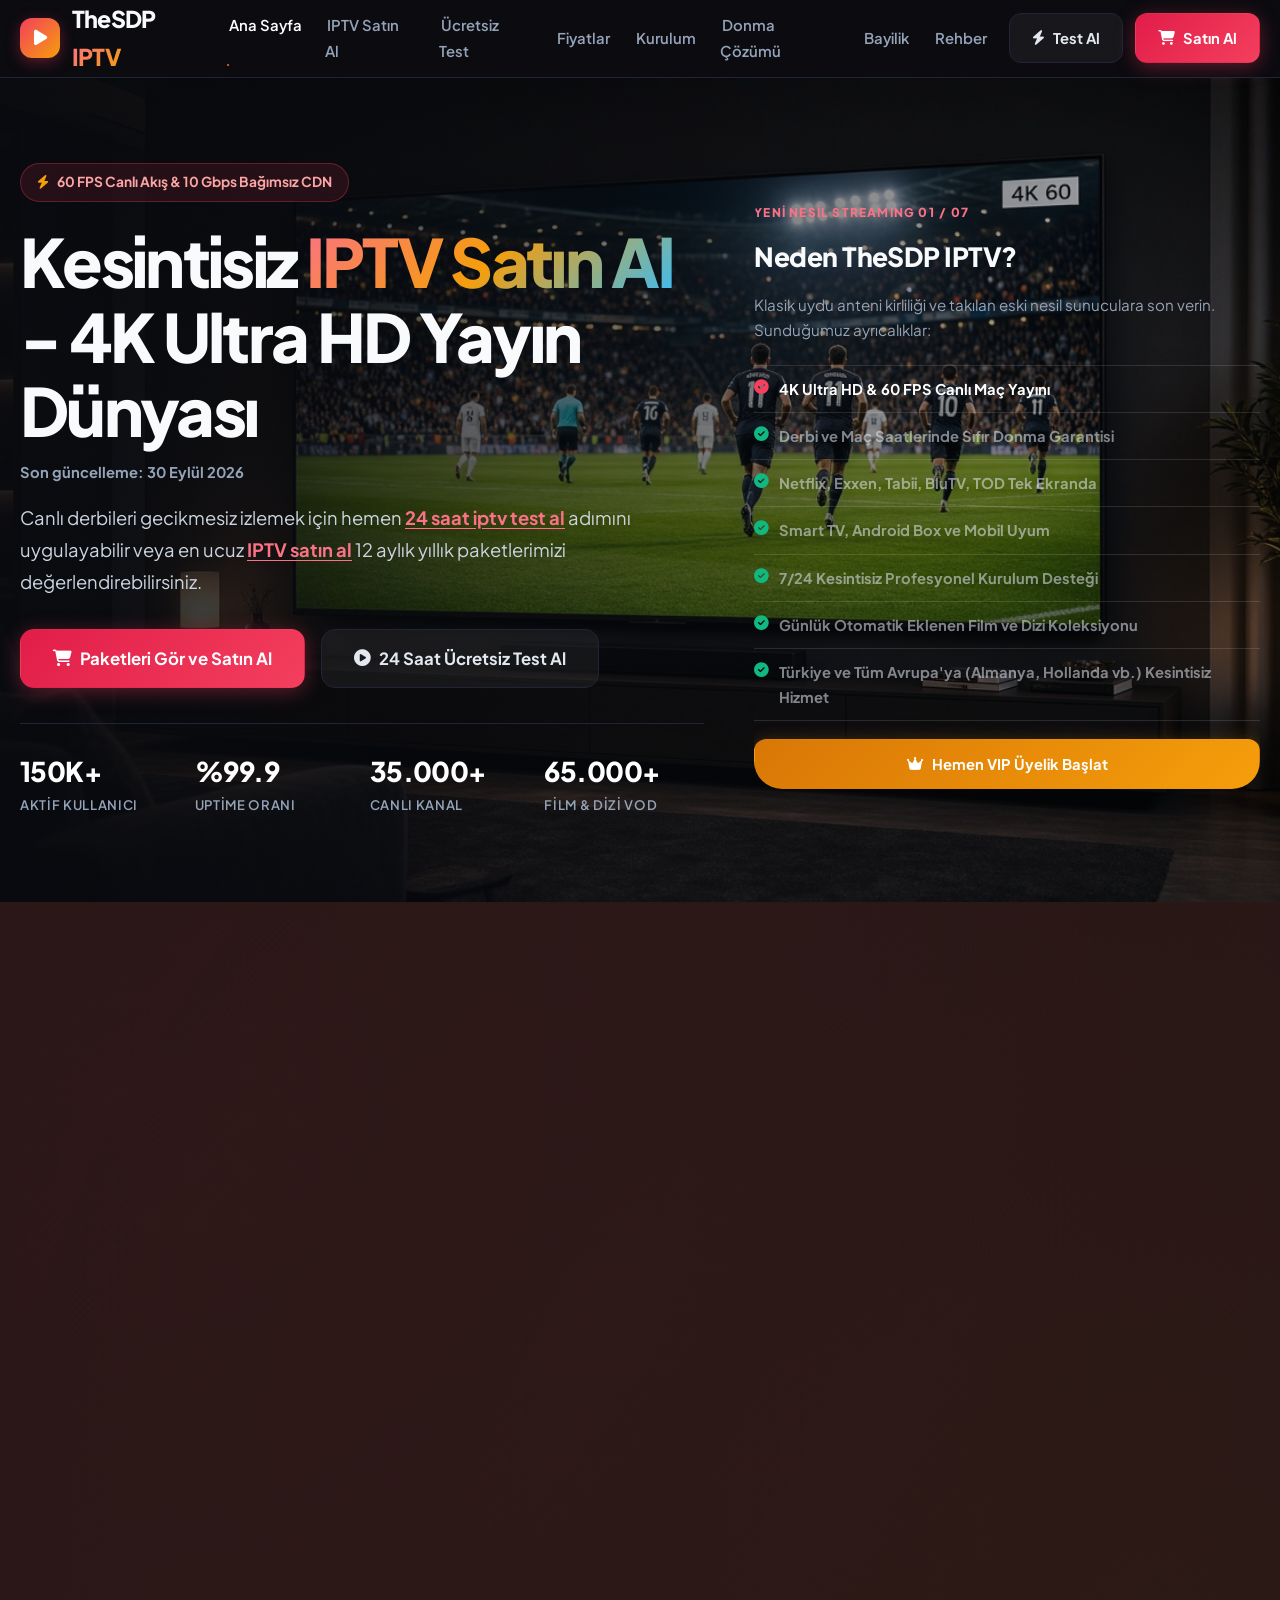
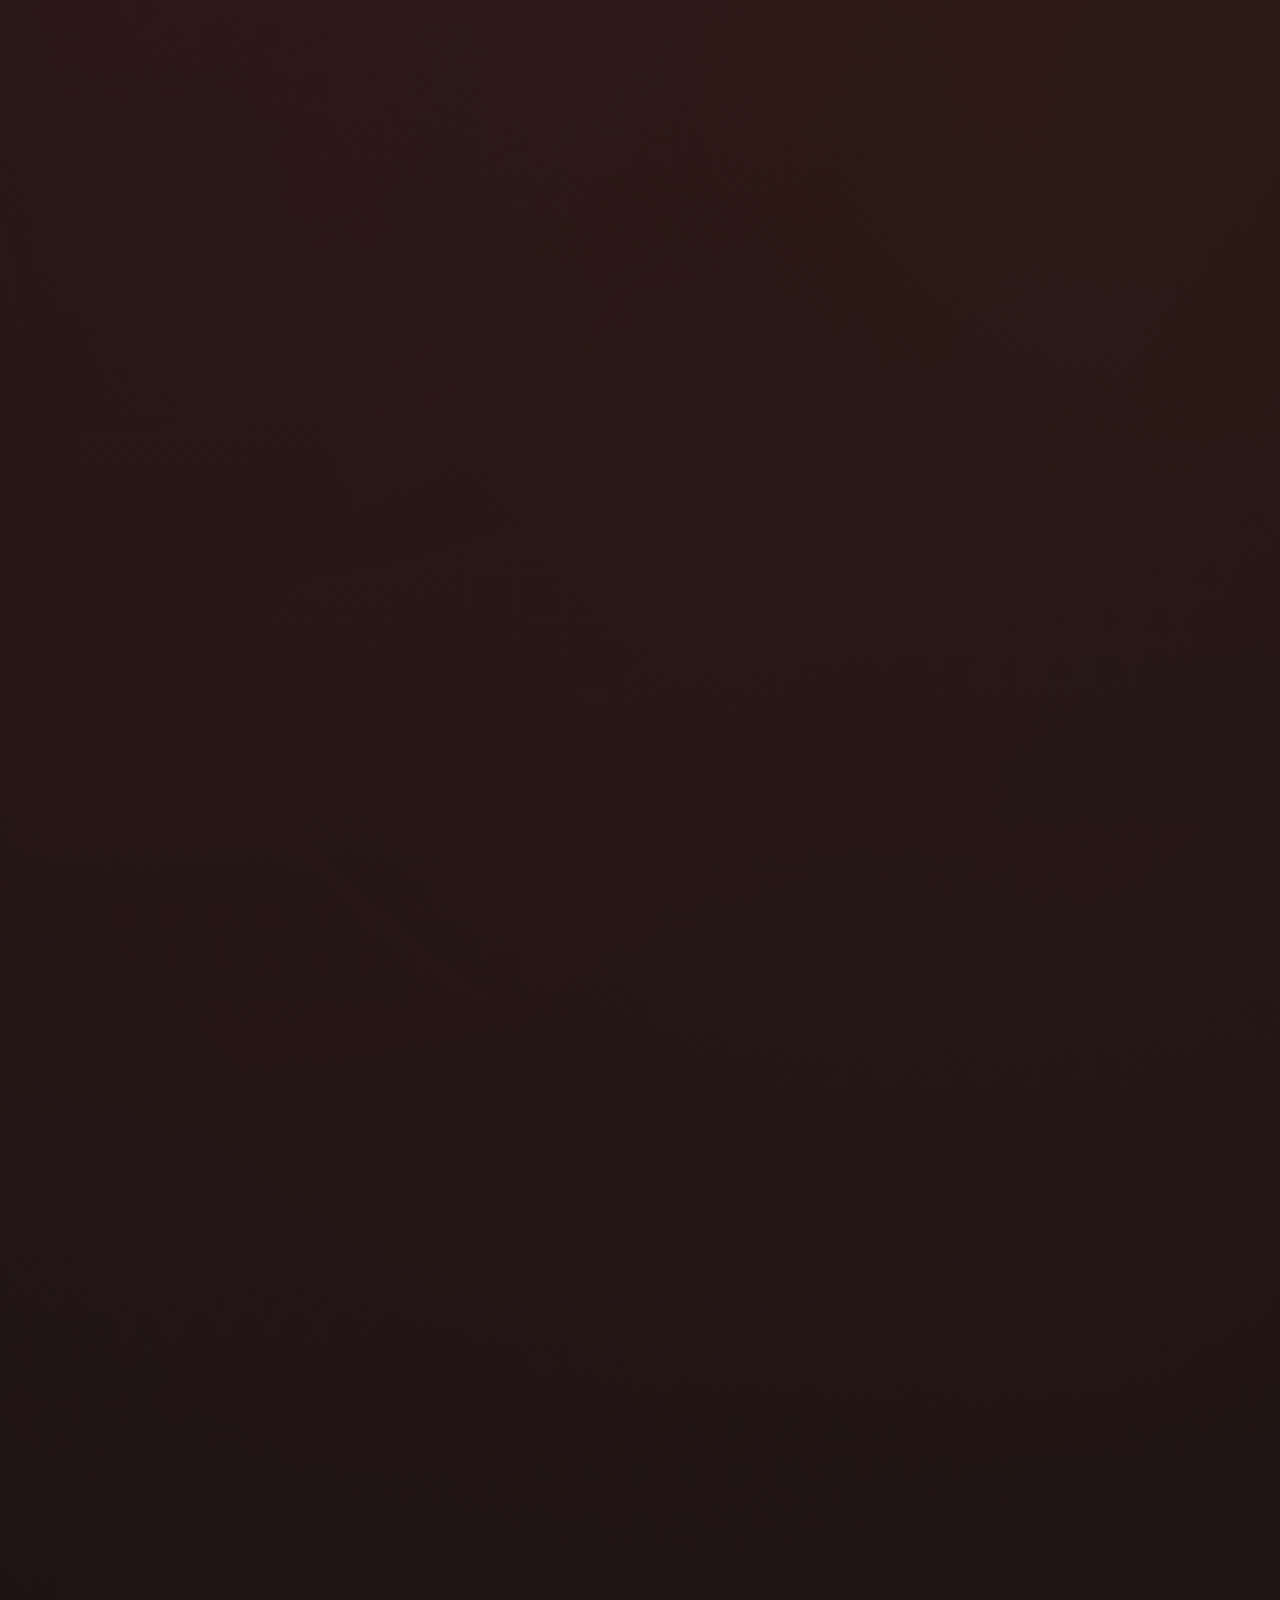
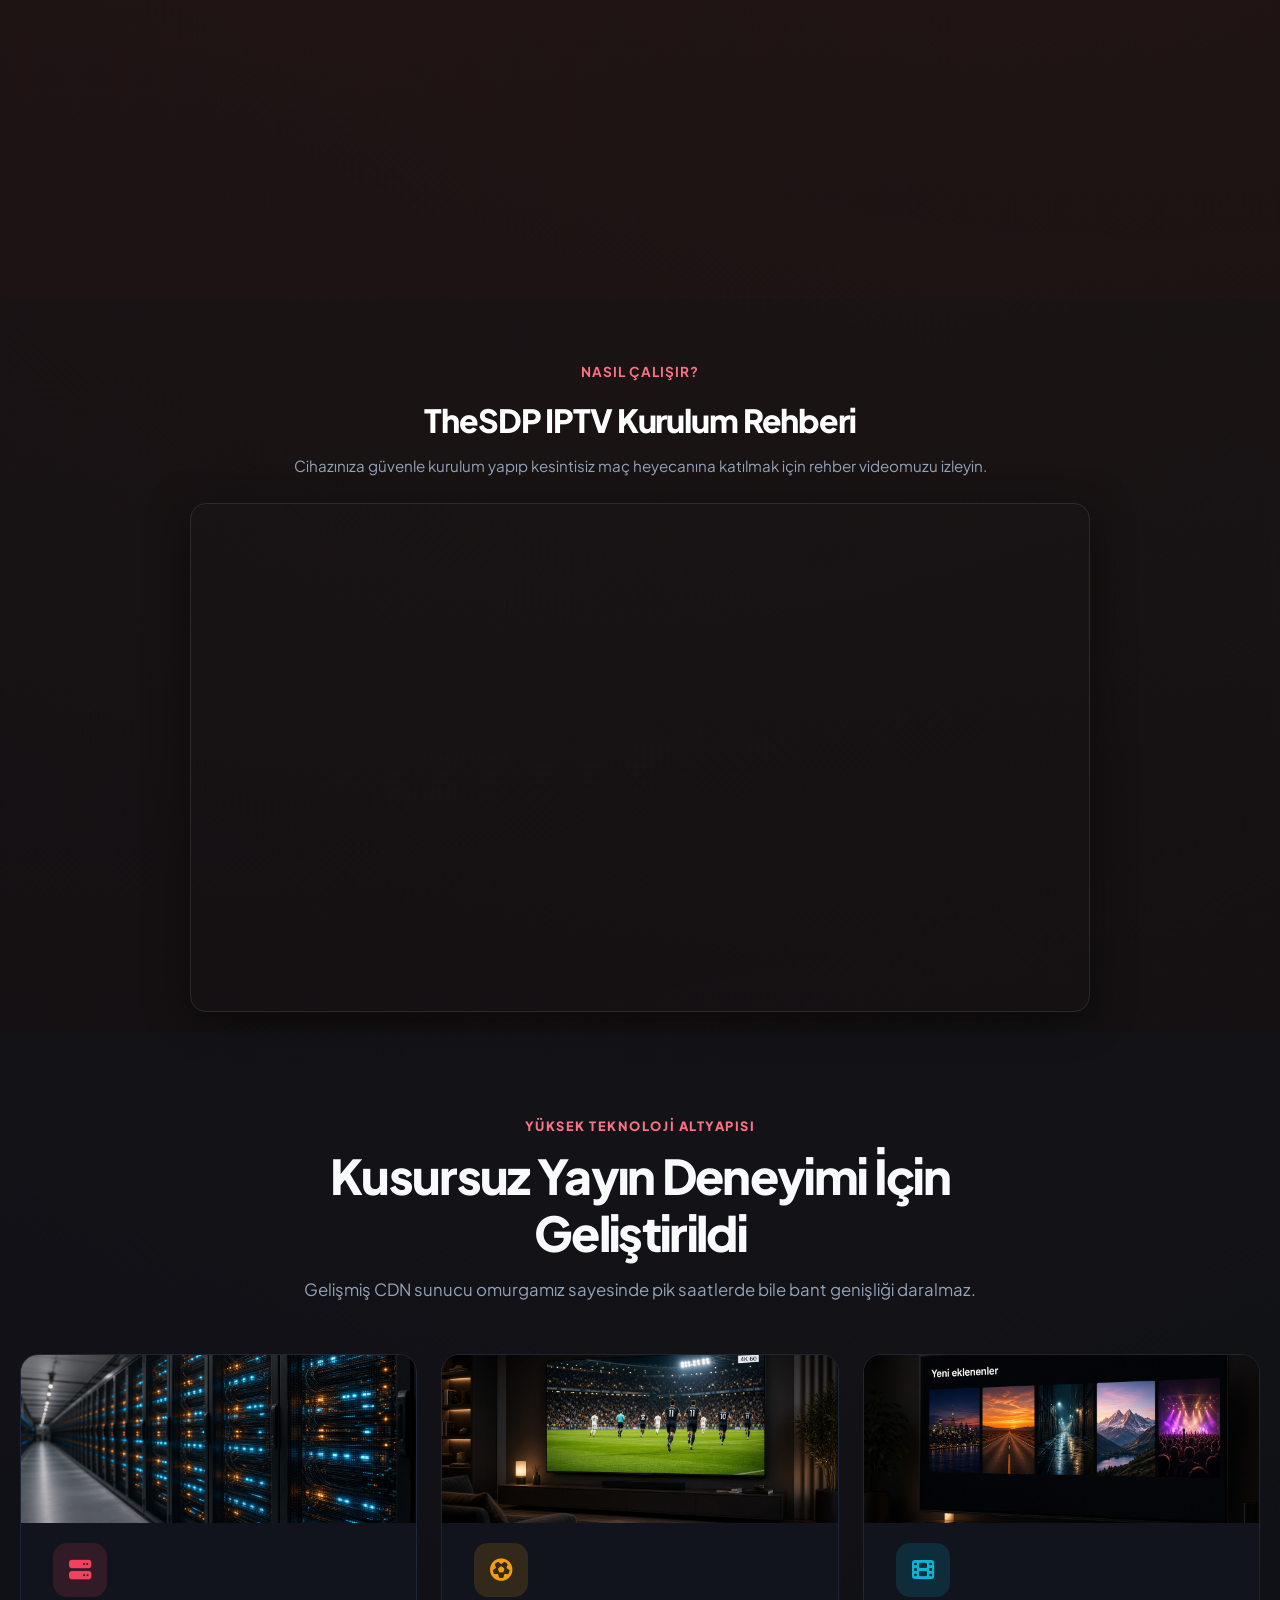
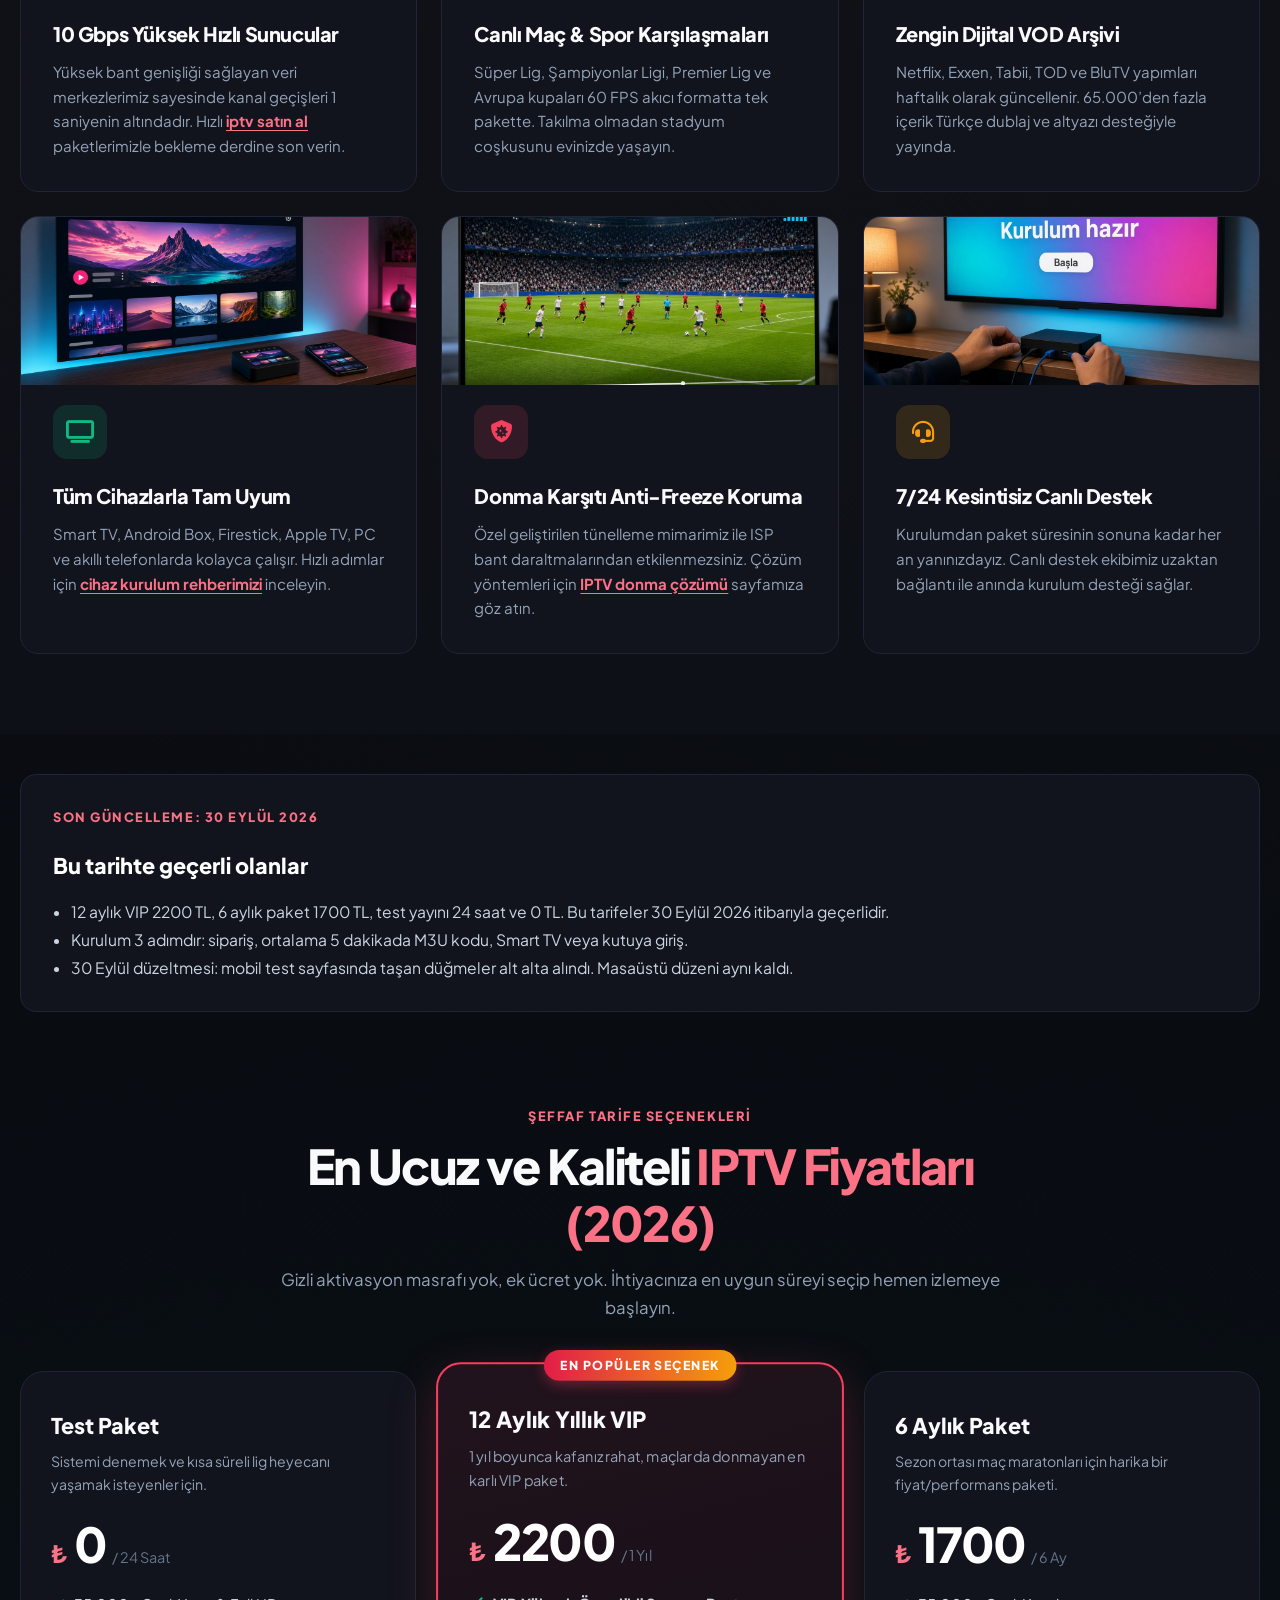
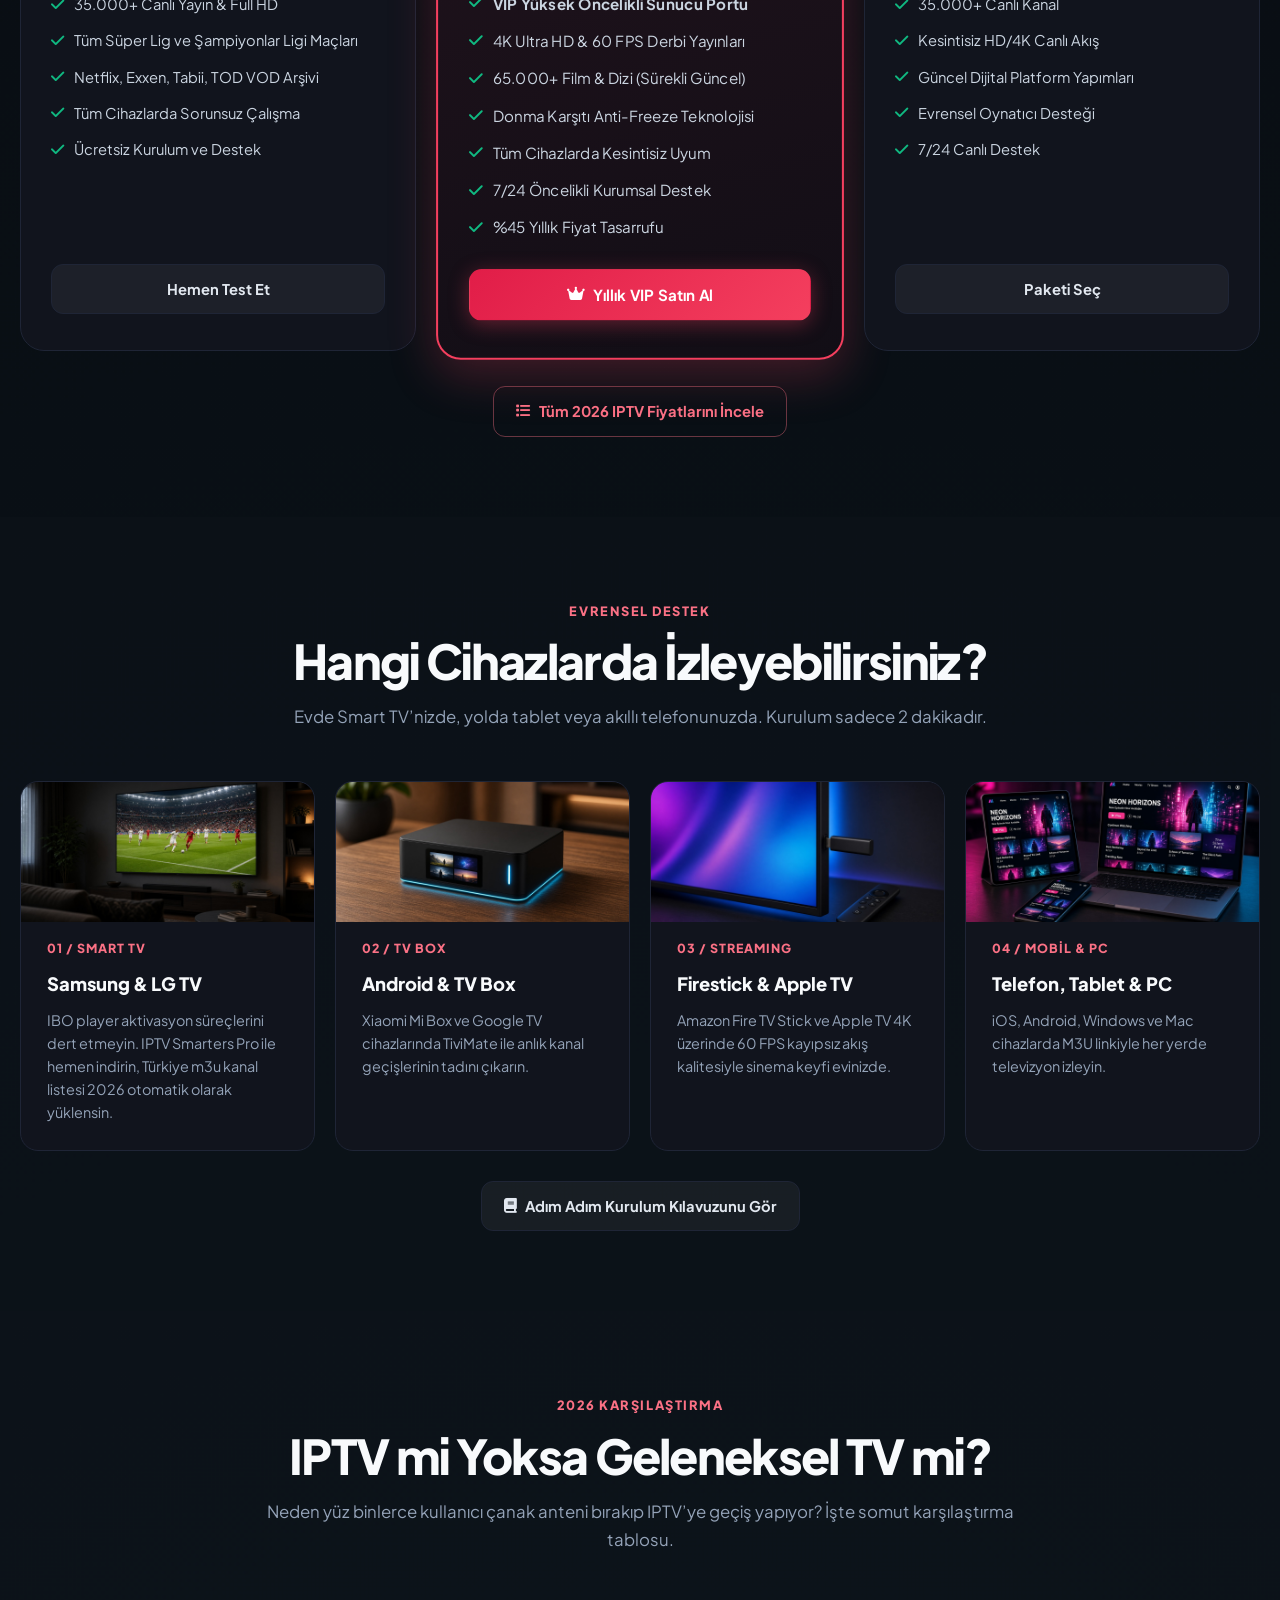
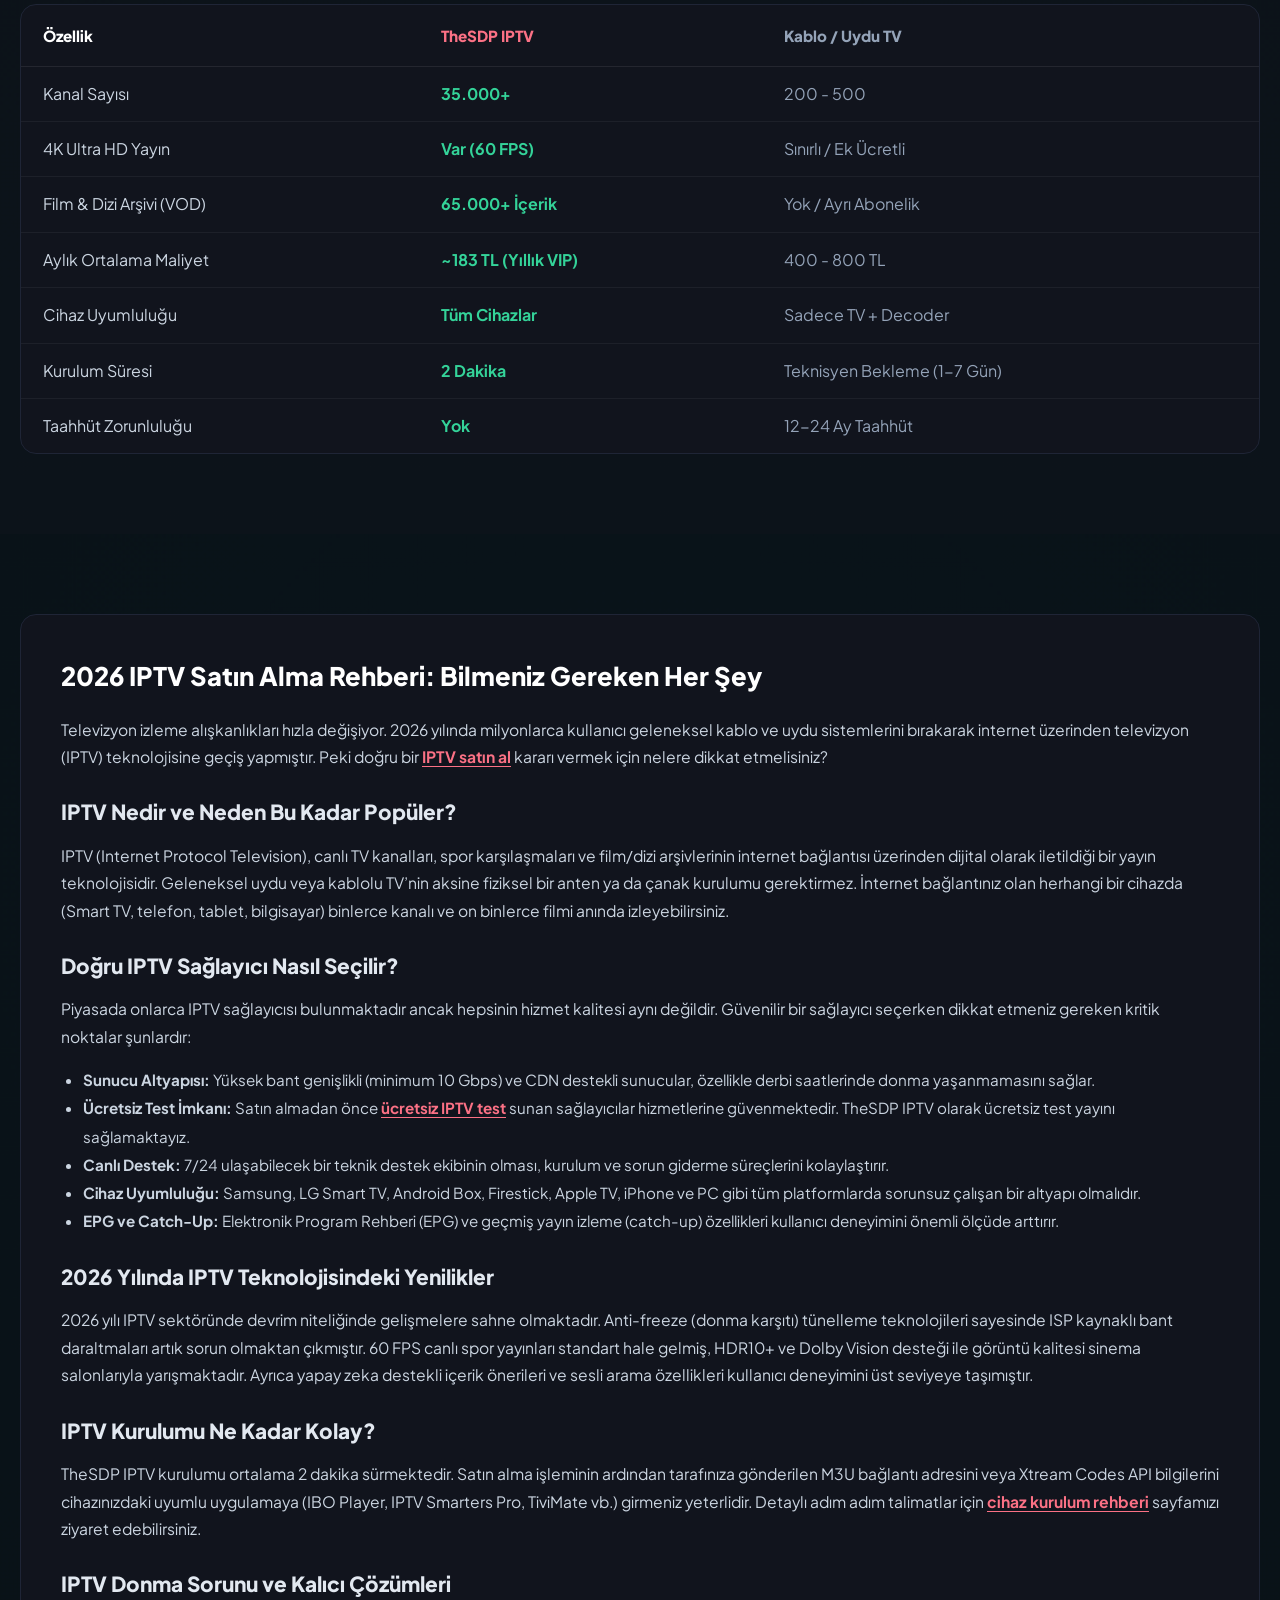
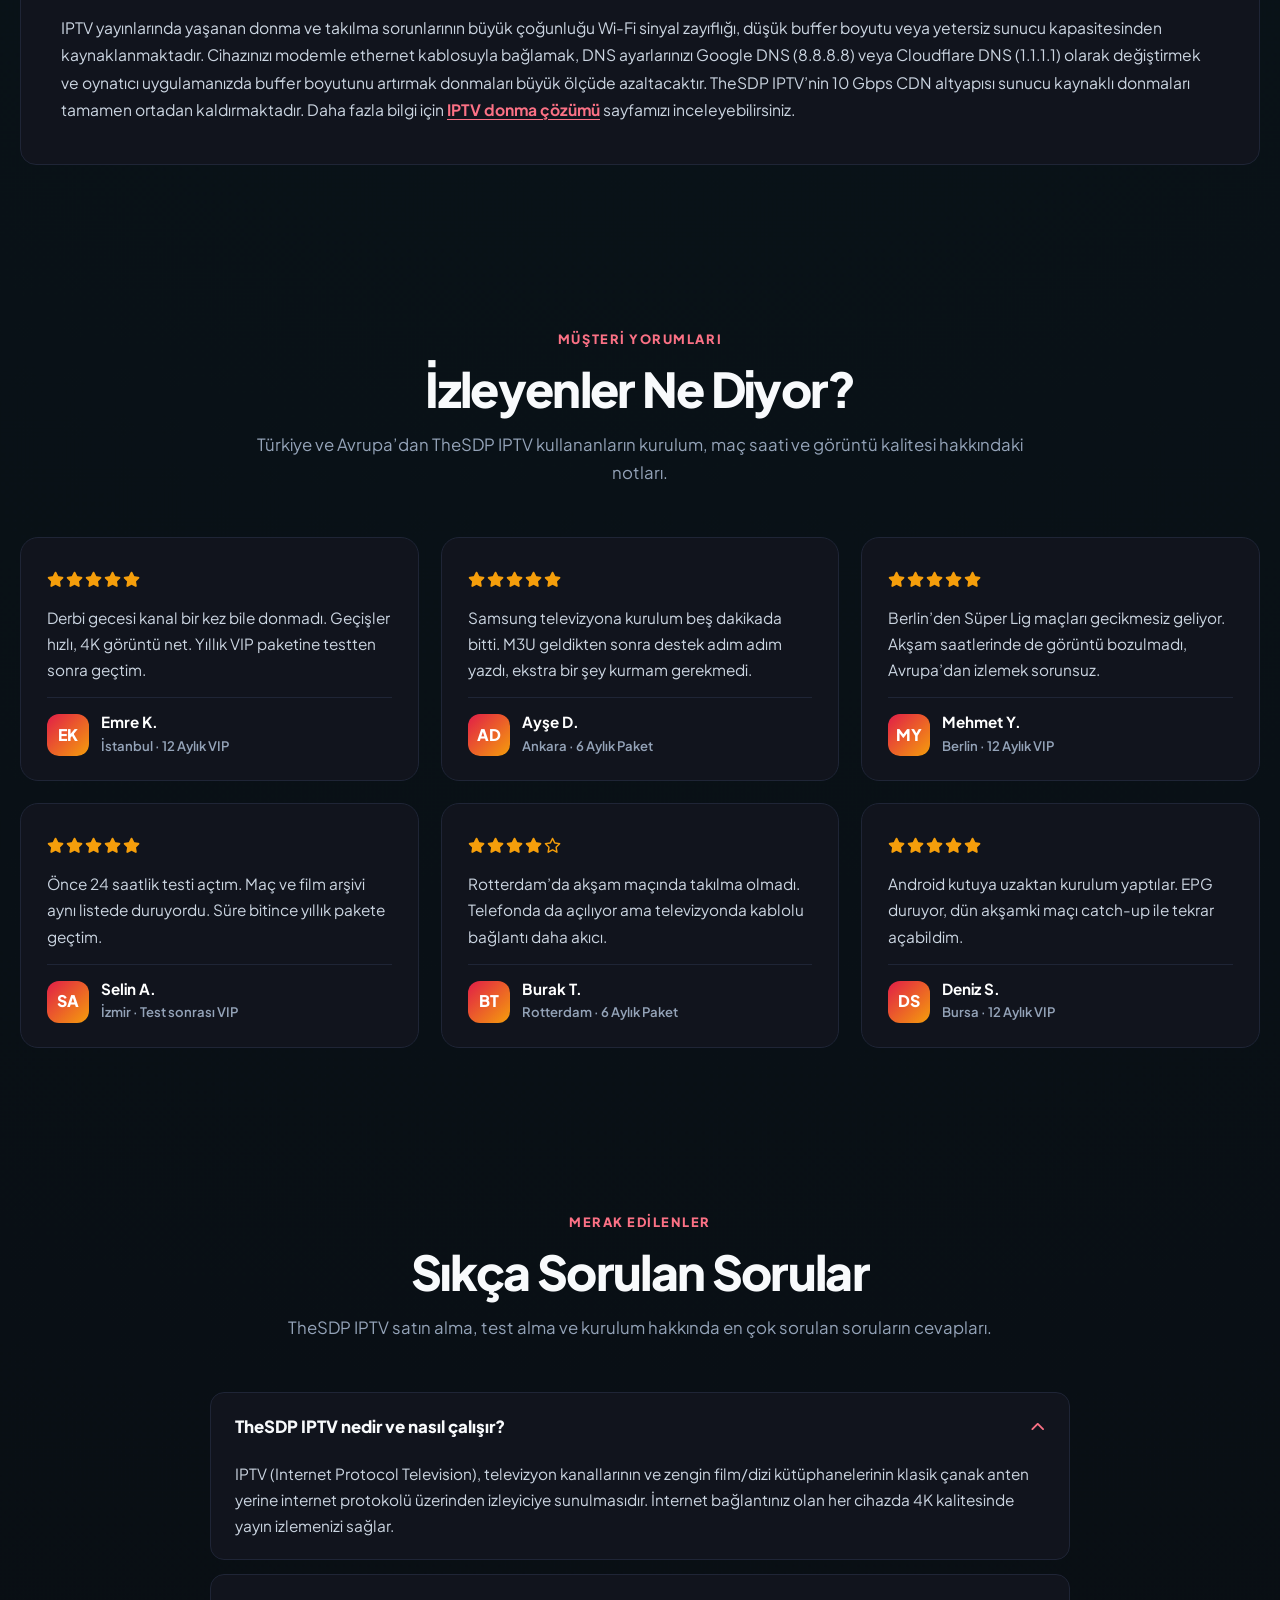
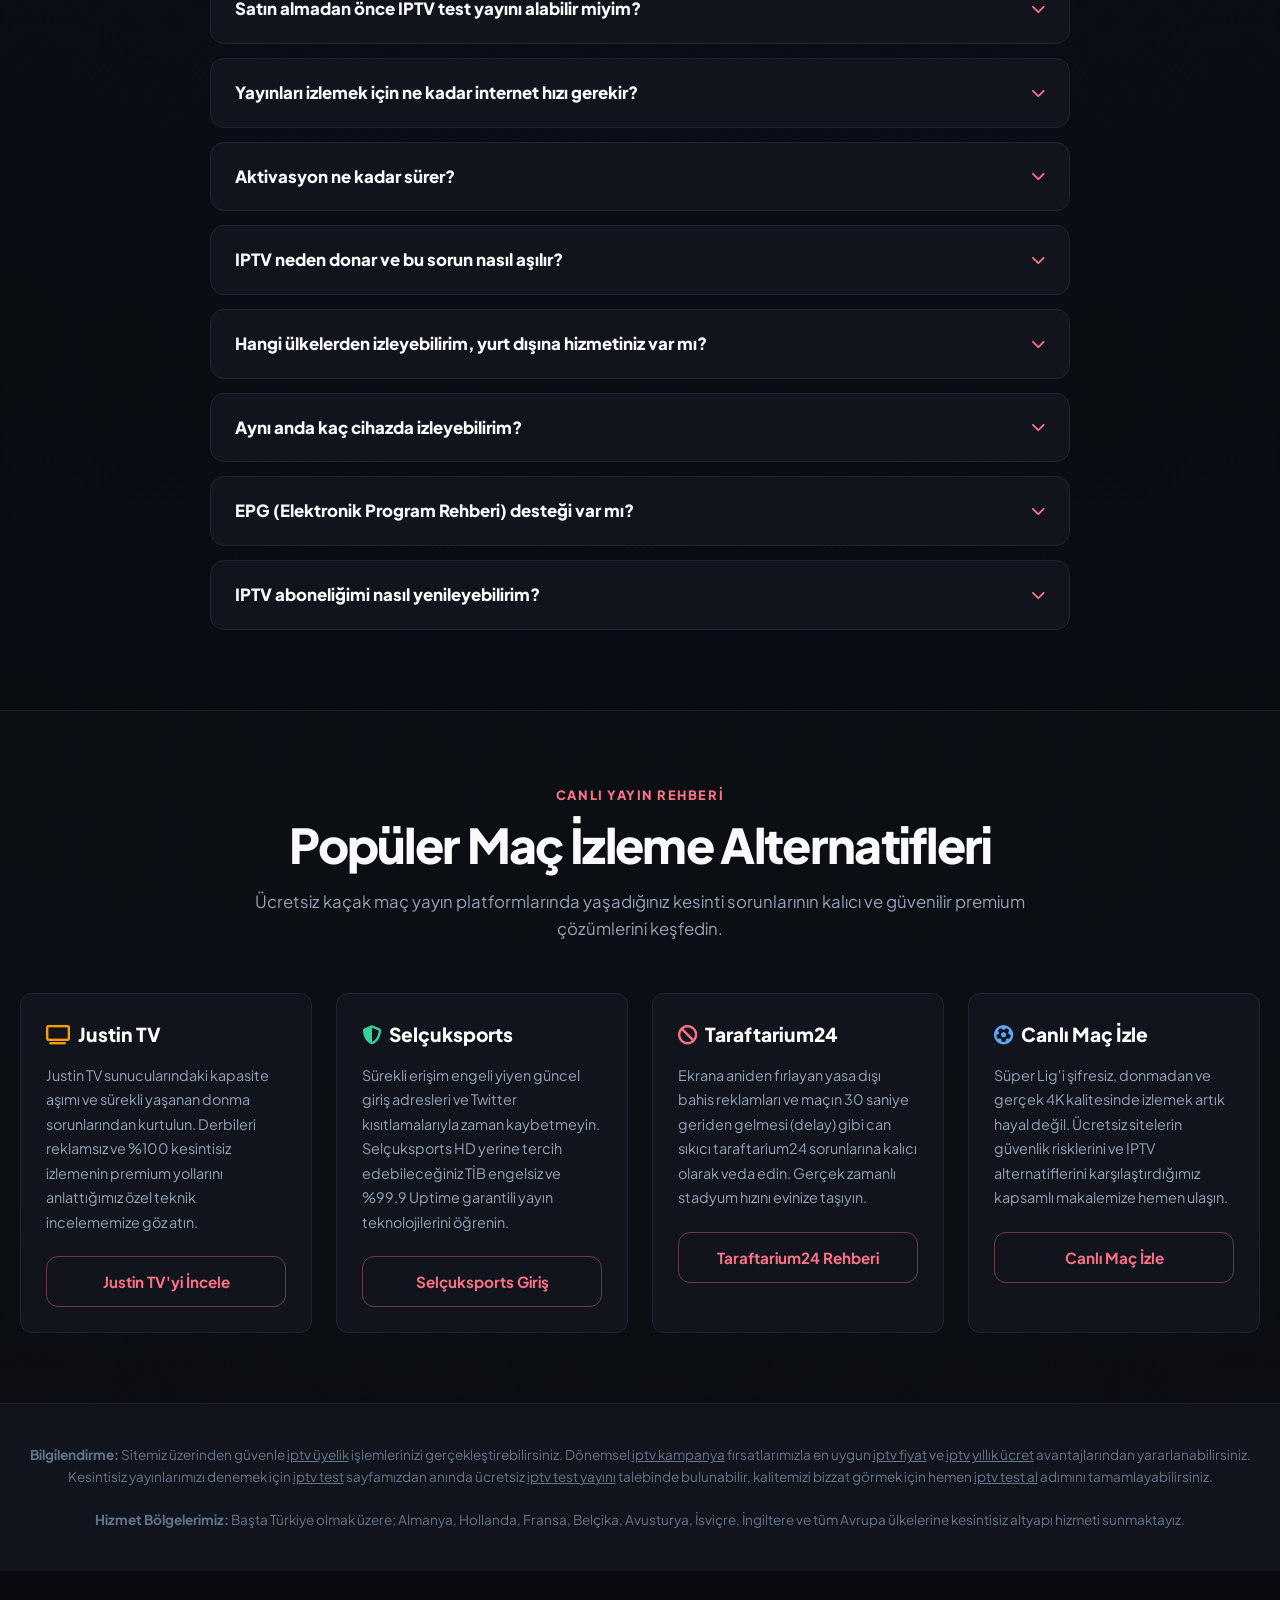
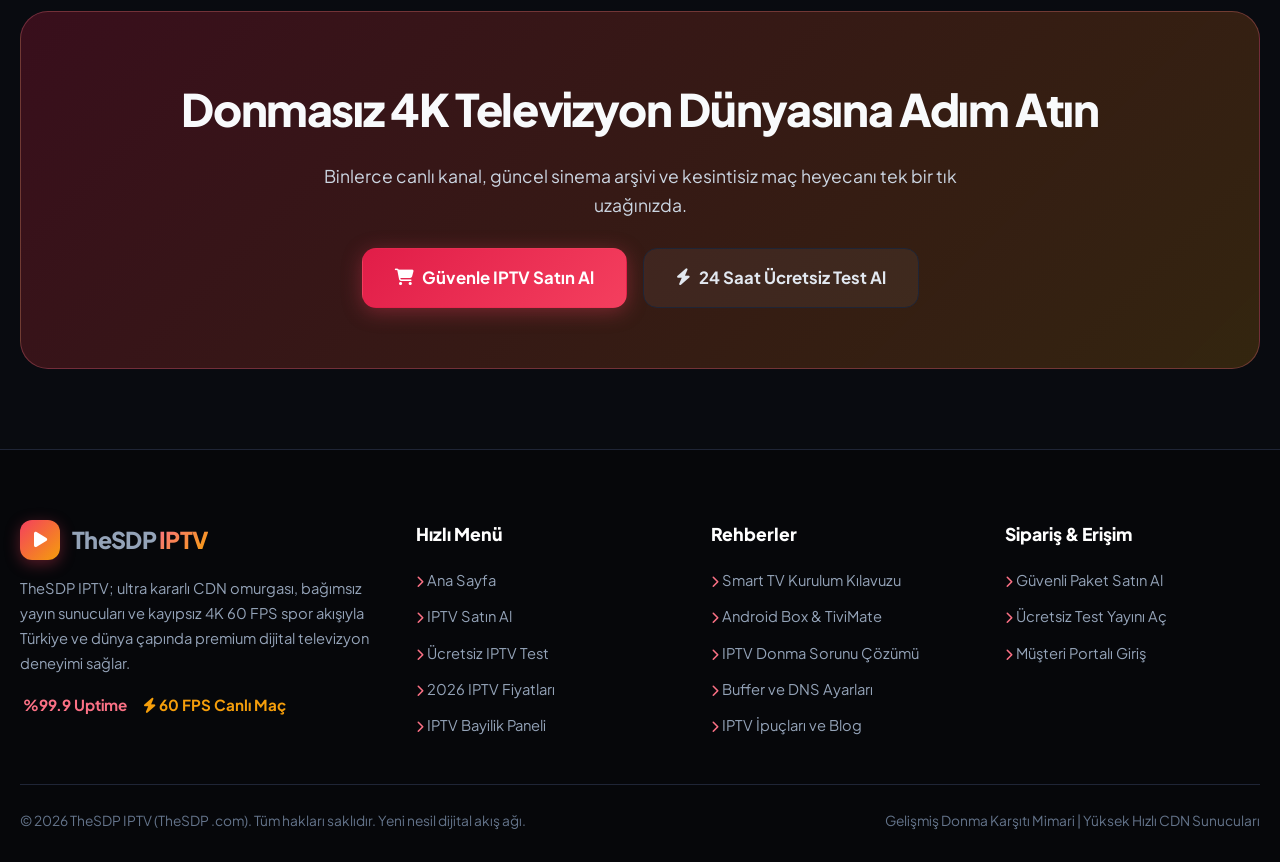
==== index.html @ 0cc6dea2 "Update index.html" ====
<!DOCTYPE html>
<html lang="tr"><head>
<meta charset="utf-8" />
<meta name="viewport" content="width=device-width, initial-scale=1.0" />
<title>IPTV Satın Al | TheSDP IPTV 4K Kesintisiz Yayın &amp; Ücretsiz Test 2026</title>
<meta name="description" content="TheSDP IPTV ile 4K donmasız canlı yayınlar! 35.000+ kanal, Süper Lig derbileri ve dev film arşivi. Hemen IPTV satın al veya ücretsiz test yayını ile kalitemizi dene." />
<meta name="keywords" content="iptv, ip tv, iptv satın al, avrupa iptv paketleri, iptv almanya, 24 saat iptv test, donmasız iptv, 4k iptv, en ucuz iptv fiyatları 2026, m3u kanal listesi, ibo player aktivasyon, iptv test, iptv test yayını, iptv test al, iptv üyelik, iptv kampanya, iptv yıllık ücret, iptv fiyat" />
<meta name="robots" content="index, follow, max-image-preview:large, max-snippet:-1" />
<meta name="author" content="TheSDP IPTV" />
<meta property="og:type" content="website" />
<meta property="og:locale" content="tr_TR" />
<meta property="og:title" content="IPTV Satın Al | TheSDP IPTV 4K Kesintisiz Yayın &amp; Ücretsiz Test 2026" />
<meta property="og:description" content="TheSDP IPTV ile 4K donmasız canlı yayınlar! 35.000+ kanal, Süper Lig derbileri ve dev film arşivi." />
<meta property="og:url" content="https://thesdp.com/" />
<meta property="og:image" content="https://thesdp.com/img/slide-4k.png" />
<meta property="og:image:alt" content="TheSDP IPTV 4K canlı maç yayını" />
<meta property="og:site_name" content="TheSDP IPTV" />
<link rel="canonical" href="https://thesdp.com/">
<link rel="preconnect" href="https://fonts.googleapis.com" />
<link rel="preconnect" href="https://fonts.gstatic.com" crossorigin="" />
<link href="https://fonts.googleapis.com/css2?family=Plus+Jakarta+Sans:wght@400;500;600;700;800;900&amp;display=swap" rel="stylesheet" />
<link rel="stylesheet" href="https://cdnjs.cloudflare.com/ajax/libs/font-awesome/6.5.2/css/all.min.css" />
<link rel="stylesheet" href="/style.css" />
<link rel="canonical" href="https://thesdp.com/" />
<link rel="icon" type="image/png" sizes="32x32" href="/favicon-32x32.png" />
<link rel="icon" type="image/png" sizes="16x16" href="/favicon-16x16.png" />
<link rel="apple-touch-icon" sizes="180x180" href="/apple-touch-icon.png" />
<link rel="shortcut icon" href="/favicon.ico" />
<script async="" src="https://www.googletagmanager.com/gtag/js?id=G-MCZ16BH4PV"></script>
<script>
window.dataLayer = window.dataLayer || [];
function gtag(){dataLayer.push(arguments);}
gtag('js', new Date());
gtag('config', 'G-MCZ16BH4PV');
</script>
<script type="application/ld+json">
[
{
"@context": "https://schema.org",
"@type": "WebSite",
"name": "TheSDP IPTV",
"url": "https://thesdp.com/",
"potentialAction": {
"@type": "SearchAction",
"target": "https://thesdp.com/?q={search_term_string}",
"query-input": "required name=search_term_string"
}
},
{
"@context": "https://schema.org",
"@type": "Organization",
"name": "TheSDP IPTV",
"url": "https://thesdp.com/",
"logo": "https://thesdp.com/logo.png",
"contactPoint": {
"@type": "ContactPoint",
"contactType": "customer service",
"availableLanguage": ["Turkish", "English", "German"]
}
},
{
"@context": "https://schema.org",
"@type": "Service",
"name": "TheSDP Premium IPTV Yayını",
"description": "Donma yapmayan 4K 60 FPS canlı derbi yayınları, 35.000+ dünya kanalı ve dev VOD sinema koleksiyonu.",
"provider": {
"@type": "Organization",
"name": "TheSDP IPTV",
"url": "https://thesdp.com/"
},
"offers": {
"@type": "AggregateOffer",
"priceCurrency": "TRY",
"lowPrice": "1150",
"highPrice": "2200",
"offerCount": "3"
}
},
{
"@context": "https://schema.org",
"@type": "FAQPage",
"mainEntity": [
{
"@type": "Question",
"name": "TheSDP IPTV nedir ve nasıl çalışır?",
"acceptedAnswer": {
"@type": "Answer",
"text": "IPTV (Internet Protocol Television), televizyon kanallarının ve zengin film/dizi kütüphanelerinin klasik çanak anten yerine internet protokolü üzerinden izleyiciye sunulmasıdır. İnternet bağlantınız olan her cihazda 4K kalitesinde yayın izlemenizi sağlar."
}
},
{
"@type": "Question",
"name": "Satın almadan önce IPTV test yayını alabilir miyim?",
"acceptedAnswer": {
"@type": "Answer",
"text": "Evet. Hizmet kalitemizi, kanal geçiş hızımızı ve canlı maç performansımızı kendi televizyonunuzda bizzat görebilmeniz için 24 saat otomatik ve ücretsiz IPTV test yayını imkanı sunuyoruz."
}
},
{
"@type": "Question",
"name": "Yayınları izlemek için ne kadar internet hızı gerekir?",
"acceptedAnswer": {
"@type": "Answer",
"text": "HD kanallar için minimum 8-10 Mbps, 4K Ultra HD yayınlar için ise 25 Mbps kararlı bir internet hızı yeterlidir. Canlı spor yayınlarında kesintisiz performans için cihazınızı modeme kablolu (Ethernet) bağlamanızı öneririz."
}
},
{
"@type": "Question",
"name": "Aktivasyon ne kadar sürer?",
"acceptedAnswer": {
"@type": "Answer",
"text": "Siparişiniz onaylandığı anda M3U ve Xtream giriş kodlarınız otomatik olarak hazırlanır ve ortalama 5 dakika içinde tarafınıza teslim edilir."
}
},
{
"@type": "Question",
"name": "IPTV neden donar ve bu sorun nasıl aşılır?",
"acceptedAnswer": {
"@type": "Answer",
"text": "IPTV donmaları çoğunlukla Wi-Fi sinyal kayıplarından, yetersiz oynatıcı önbelleğinden (buffer size) veya zayıf sunucu bant genişliğinden kaynaklanır. TheSDP IPTV 10 Gbps CDN altyapısı ile sunucu kaynaklı donmaları ortadan kaldırır."
}
},
{
"@type": "Question",
"name": "Hangi ülkelerden izleyebilirim, yurt dışına hizmetiniz var mı?",
"acceptedAnswer": {
"@type": "Answer",
"text": "Evet, hizmet verdiğimiz lokasyonlar tüm dünyayı kapsamaktadır. Başta Türkiye olmak üzere; Almanya, Hollanda, Fransa, Belçika, Avusturya, İsviçre ve İngiltere dahil tüm Avrupa ülkelerine donmasız özel sunucularımızla kesintisiz 4K yayın sağlıyoruz. Avrupa iptv paketleri arayan gurbetçilerimiz için altyapımız %100 uyumludur. İnternet hızınız yeterli olduğu sürece dünyanın her yerinden sorunsuz izleyebilirsiniz."
}
},
{
"@type": "Question",
"name": "Aynı anda kaç cihazda izleyebilirim?",
"acceptedAnswer": {
"@type": "Answer",
"text": "Standart aboneliklerimiz tek cihaz eşzamanlı izleme içindir. Dilerseniz ek bağlantı opsiyonu ile aynı anda 2 veya daha fazla cihazda izleme paketlerimizi tercih edebilirsiniz. Çoklu cihaz paketleri için destek ekibimizle iletişime geçebilirsiniz."
}
},
{
"@type": "Question",
"name": "EPG (Elektronik Program Rehberi) desteği var mı?",
"acceptedAnswer": {
"@type": "Answer",
"text": "Evet. Tüm kanallarımızda 7 günlük EPG desteği mevcuttur. Hangi programın ne zaman başladığını görebilir, geçmiş yayınları catch-up özelliği ile tekrar izleyebilirsiniz. EPG otomatik olarak güncellenir, ekstra bir işlem yapmanız gerekmez."
}
},
{
"@type": "Question",
"name": "IPTV aboneliğimi nasıl yenileyebilirim?",
"acceptedAnswer": {
"@type": "Answer",
"text": "Aboneliğiniz sona ermeden 3 gün önce otomatik hatırlatma mesajı gönderilir. Yenileme işlemini müşteri panelinizden veya WhatsApp destek hattımızdan tek tıkla gerçekleştirebilirsiniz. Mevcut kanal listeniz ve ayarlarınız korunarak kesintisiz geçiş yapılır."
}
}
]
},
{
"@context": "https://schema.org",
"@type": "VideoObject",
"name": "Korsan Yayın Tehlikeleri ve Profesyonel IPTV Kurulum Rehberi",
"description": "Selçuksports ve Taraftarium24 gibi bedava canlı maç izle sitelerindeki hapis ve virüs tehlikelerini açıklıyoruz. Kesintisiz IPTV satın almanın avantajları.",
"thumbnailUrl": [
"https://i.ytimg.com/vi/PJpavpyhnbE/maxresdefault.jpg"
],
"uploadDate": "2026-09-18T08:00:00+03:00",
"duration": "PT5M33S",
"contentUrl": "https://youtu.be/PJpavpyhnbE",
"embedUrl": "https://www.youtube.com/embed/PJpavpyhnbE"
},
{
"@context": "https://schema.org",
"@type": "WebPage",
"name": "IPTV Satın Al | TheSDP IPTV",
"url": "https://thesdp.com/",
"dateModified": "2026-09-29T12:00:00+03:00"
}
]
</script>
</head>
<body>
<header class="site-header">
<div class="container nav-wrap">
<a href="/" class="logo" aria-label="TheSDP IPTV Ana Sayfa">
<div class="logo-badge"><i class="fas fa-play"></i></div>
<div>TheSDP <span>IPTV</span></div>
</a>
<ul class="nav-links">
<li><a href="/" class="active">Ana Sayfa</a></li>
<li><a href="/iptv-satin-al" class="">IPTV Satın Al</a></li>
<li><a href="/iptv-test" class="">Ücretsiz Test</a></li>
<li><a href="/iptv-fiyatlari" class="">Fiyatlar</a></li>
<li><a href="/iptv-kurulumu" class="">Kurulum</a></li>
<li><a href="/iptv-donma-cozumu" class="">Donma Çözümü</a></li>
<li><a href="/iptv-bayilik" class="">Bayilik</a></li>
<li><a href="/blog" class="">Rehber</a></li>
</ul>
<div class="header-actions">
<a href="/iptv-test" class="btn btn-secondary"><i class="fas fa-bolt"></i> Test Al</a>
<a href="#paketler" class="btn btn-primary"><i class="fas fa-shopping-cart"></i> Satın Al</a>
<button class="mobile-toggle" id="mobileToggle" aria-label="Menüyü Aç"><i class="fas fa-bars"></i></button>
</div>
</div>
</header>
<div class="drawer-overlay" id="drawerOverlay"></div>
<div class="mobile-drawer" id="mobileDrawer">
<div class="drawer-header">
<div class="logo">
<div class="logo-badge"><i class="fas fa-play"></i></div>
<div>TheSDP <span>IPTV</span></div>
</div>
<button class="drawer-close" id="drawerClose" aria-label="Menüyü Kapat"><i class="fas fa-times"></i></button>
</div>
<ul class="drawer-links">
<li><a href="/"><i class="fas fa-home"></i> Ana Sayfa</a></li>
<li><a href="/iptv-satin-al"><i class="fas fa-tv"></i> IPTV Satın Al</a></li>
<li><a href="/iptv-test"><i class="fas fa-bolt"></i> Ücretsiz Test Yayını</a></li>
<li><a href="/iptv-fiyatlari"><i class="fas fa-tags"></i> 2026 Paket Fiyatları</a></li>
<li><a href="/iptv-kurulumu"><i class="fas fa-tools"></i> Cihaz Kurulum Rehberi</a></li>
<li><a href="/iptv-donma-cozumu"><i class="fas fa-shield-alt"></i> Donma ve Buffer Çözümü</a></li>
<li><a href="/iptv-bayilik"><i class="fas fa-handshake"></i> Bayilik &amp; Reseller Panel</a></li>
<li><a href="/blog"><i class="fas fa-book-open"></i> Bilgi Bankası / Blog</a></li>
</ul>
<div style="margin-top:30px; display:flex; flex-direction:column; gap:10px;">
<a href="/iptv-test" class="btn btn-secondary" style="width:100%"><i class="fas fa-bolt"></i> Ücretsiz Test Al</a>
<a href="#paketler" class="btn btn-primary" style="width:100%"><i class="fas fa-shopping-cart"></i> Hemen Satın Al</a>
</div>
</div>
<div class="hero-stage" id="heroStage">
<div class="hero-sticky">
<div class="hero-bgs" aria-hidden="true">
<img class="on" src="/img/slide-4k.png" alt="" fetchpriority="high" />
<img data-src="/img/slide-canli.png" alt="" />
<img data-src="/img/slide-ekran.png" alt="" />
<img data-src="/img/slide-cihaz.png" alt="" />
<img data-src="/img/slide-destek.png" alt="" />
<img data-src="/img/slide-vod.png" alt="" />
<img data-src="/img/slide-avrupa.png" alt="" />
</div>
<div class="hero-dim"></div>
<section class="hero-section">
<div class="container hero-grid">
<div>
<div class="hero-badge">
<i class="fas fa-bolt"></i> 60 FPS Canlı Akış &amp; 10 Gbps Bağımsız CDN
</div>
<h1 class="hero-title">
Kesintisiz <span class="gradient-text">IPTV Satın Al</span> - 4K Ultra HD Yayın Dünyası
</h1>
<p class="hero-updated"><time datetime="2026-09-29">Son güncelleme: 30 Eylül 2026</time></p>
<p class="hero-lead">
Canlı derbileri gecikmesiz izlemek için hemen <a href="/iptv-test" class="intext-link">24 saat iptv test al</a> adımını uygulayabilir veya en ucuz <a href="#paketler" class="intext-link">IPTV satın al</a> 12 aylık yıllık paketlerimizi değerlendirebilirsiniz.
</p>
<div class="hero-buttons">
<a href="#paketler" class="btn btn-primary btn-lg">
<i class="fas fa-shopping-cart"></i> Paketleri Gör ve Satın Al
</a>
<a href="/iptv-test" class="btn btn-secondary btn-lg">
<i class="fas fa-play-circle"></i> 24 Saat Ücretsiz Test Al
</a>
</div>
<div class="hero-stats">
<div class="stat-item">
<h3>150K+</h3>
<p>Aktif Kullanıcı</p>
</div>
<div class="stat-item">
<h3>%99.9</h3>
<p>Uptime Oranı</p>
</div>
<div class="stat-item">
<h3>35.000+</h3>
<p>Canlı Kanal</p>
</div>
<div class="stat-item">
<h3>65.000+</h3>
<p>Film &amp; Dizi VOD</p>
</div>
</div>
</div>
<div class="hero-card">
<span class="card-tag">YENİ NESİL STREAMING</span>
<span class="shot-count" id="shotCount">01 / 07</span>
<h2>Neden TheSDP IPTV?</h2>
<p>Klasik uydu anteni kirliliği ve takılan eski nesil sunuculara son verin. Sunduğumuz ayrıcalıklar:</p>
<ol class="shot-rail" id="shotRail">
<li><button type="button" class="on"><i class="fas fa-check-circle"></i><span>4K Ultra HD &amp; 60 FPS Canlı Maç Yayını</span></button></li>
<li><button type="button"><i class="fas fa-check-circle"></i><span>Derbi ve Maç Saatlerinde Sıfır Donma Garantisi</span></button></li>
<li><button type="button"><i class="fas fa-check-circle"></i><span>Netflix, Exxen, Tabii, BluTV, TOD Tek Ekranda</span></button></li>
<li><button type="button"><i class="fas fa-check-circle"></i><span>Smart TV, Android Box ve Mobil Uyum</span></button></li>
<li><button type="button"><i class="fas fa-check-circle"></i><span>7/24 Kesintisiz Profesyonel Kurulum Desteği</span></button></li>
<li><button type="button"><i class="fas fa-check-circle"></i><span>Günlük Otomatik Eklenen Film ve Dizi Koleksiyonu</span></button></li>
<li><button type="button"><i class="fas fa-check-circle"></i><span>Türkiye ve Tüm Avrupa'ya (Almanya, Hollanda vb.) Kesintisiz Hizmet</span></button></li>
</ol>
<a href="#paketler" class="btn btn-amber" style="width:100%">
<i class="fas fa-crown"></i> Hemen VIP Üyelik Başlat
</a>
</div>
</div>
</section>
</div>
</div>

<section id="tanitim-videosu" style="padding: 60px 0 20px; background: rgba(17, 20, 29, 0.2);">
<div class="container" style="max-width: 900px; margin: 0 auto; text-align: center;">
<div class="section-head" style="margin-bottom: 25px;">
<span class="eyebrow" style="color: #fb7185; font-size: 0.85rem; font-weight: 700; text-transform: uppercase; letter-spacing: 1px;">Nasıl Çalışır?</span>
<h2 class="section-title" style="font-size: 2rem; color: #fff; margin-top: 8px;">TheSDP IPTV Kurulum Rehberi</h2>
<p class="section-desc" style="color: #94a3b8; font-size: 0.95rem; margin-top: 10px;">Cihazınıza güvenle kurulum yapıp kesintisiz maç heyecanına katılmak için rehber videomuzu izleyin.</p>
</div>
<div style="border-radius: 16px; overflow: hidden; border: 1px solid rgba(255,255,255,0.1); box-shadow: 0 10px 40px rgba(0,0,0,0.5); position: relative; padding-bottom: 56.25%; height: 0;">
<iframe src="https://www.youtube.com/embed/PJpavpyhnbE?rel=0" style="position: absolute; top: 0; left: 0; width: 100%; height: 100%;" title="TheSDP IPTV Kurulum Rehberi" frameborder="0" allow="accelerometer; autoplay; clipboard-write; encrypted-media; gyroscope; picture-in-picture; web-share" allowfullscreen=""></iframe>
</div>
</div>
</section>

<section id="ozellikler" style="background: rgba(17, 20, 29, 0.5);">
<div class="container">
<div class="section-head">
<span class="eyebrow">Yüksek Teknoloji Altyapısı</span>
<h2 class="section-title">Kusursuz Yayın Deneyimi İçin Geliştirildi</h2>
<p class="section-desc">Gelişmiş CDN sunucu omurgamız sayesinde pik saatlerde bile bant genişliği daralmaz.</p>
</div>
<div class="grid-3">
<div class="feature-card">
<img class="card-photo" src="/img/card-sunucu.png" alt="Işıklı sunucu salonu" loading="lazy" />
<div class="feature-icon crimson"><i class="fas fa-server"></i></div>
<h3>10 Gbps Yüksek Hızlı Sunucular</h3>
<p>Yüksek bant genişliği sağlayan veri merkezlerimiz sayesinde kanal geçişleri 1 saniyenin altındadır. Hızlı <a href="#paketler" class="intext-link">iptv satın al</a> paketlerimizle bekleme derdine son verin.</p>
</div>
<div class="feature-card">
<img class="card-photo" src="/img/slide-4k.png" alt="Televizyonda 4K canlı maç" loading="lazy" />
<div class="feature-icon amber"><i class="fas fa-futbol"></i></div>
<h3>Canlı Maç &amp; Spor Karşılaşmaları</h3>
<p>Süper Lig, Şampiyonlar Ligi, Premier Lig ve Avrupa kupaları 60 FPS akıcı formatta tek pakette. Takılma olmadan stadyum coşkusunu evinizde yaşayın.</p>
</div>
<div class="feature-card">
<img class="card-photo" src="/img/slide-vod.png" alt="Film ve dizi arşivi ekranı" loading="lazy" />
<div class="feature-icon cyan"><i class="fas fa-film"></i></div>
<h3>Zengin Dijital VOD Arşivi</h3>
<p>Netflix, Exxen, Tabii, TOD ve BluTV yapımları haftalık olarak güncellenir. 65.000’den fazla içerik Türkçe dublaj ve altyazı desteğiyle yayında.</p>
</div>
<div class="feature-card">
<img class="card-photo" src="/img/slide-cihaz.png" alt="Televizyon, kutu ve telefonda aynı yayın" loading="lazy" />
<div class="feature-icon emerald"><i class="fas fa-tv"></i></div>
<h3>Tüm Cihazlarla Tam Uyum</h3>
<p>Smart TV, Android Box, Firestick, Apple TV, PC ve akıllı telefonlarda kolayca çalışır. Hızlı adımlar için <a href="/iptv-kurulumu" class="intext-link">cihaz kurulum rehberimizi</a> inceleyin.</p>
</div>
<div class="feature-card">
<img class="card-photo" src="/img/slide-canli.png" alt="Sinyali dolu canlı yayın ekranı" loading="lazy" />
<div class="feature-icon crimson"><i class="fas fa-shield-virus"></i></div>
<h3>Donma Karşıtı Anti-Freeze Koruma</h3>
<p>Özel geliştirilen tünelleme mimarimiz ile ISP bant daraltmalarından etkilenmezsiniz. Çözüm yöntemleri için <a href="/iptv-donma-cozumu" class="intext-link">IPTV donma çözümü</a> sayfamıza göz atın.</p>
</div>
<div class="feature-card">
<img class="card-photo" src="/img/slide-destek.png" alt="Yayın kutusunun kurulumu" loading="lazy" />
<div class="feature-icon amber"><i class="fas fa-headset"></i></div>
<h3>7/24 Kesintisiz Canlı Destek</h3>
<p>Kurulumdan paket süresinin sonuna kadar her an yanınızdayız. Canlı destek ekibimiz uzaktan bağlantı ile anında kurulum desteği sağlar.</p>
</div>
</div>
</div>
</section>
<section id="guncelleme" style="padding: 40px 0 10px;">
<div class="container">
<div style="background: var(--surface, #11141d); border: 1px solid var(--surface-border, #1f2536); border-radius: 16px; padding: 28px 32px;">
<span class="eyebrow">Son güncelleme: 30 Eylül 2026</span>
<h2 style="font-size:1.35rem; font-weight:800; color:#fff; margin:10px 0 14px;">Bu tarihte geçerli olanlar</h2>
<ul style="margin:0 0 0 18px; color:#cbd5e1; line-height:1.8; font-size:0.98rem;">
<li>12 aylık VIP 2200 TL, 6 aylık paket 1700 TL, test yayını 24 saat ve 0 TL. Bu tarifeler 30 Eylül 2026 itibarıyla geçerlidir.</li>
<li>Kurulum 3 adımdır: sipariş, ortalama 5 dakikada M3U kodu, Smart TV veya kutuya giriş.</li>
<li>30 Eylül düzeltmesi: mobil test sayfasında taşan düğmeler alt alta alındı. Masaüstü düzeni aynı kaldı.</li>
</ul>
</div>
</div>
</section>
<section id="paketler">
<div class="container">
<div class="section-head">
<span class="eyebrow">Şeffaf Tarife Seçenekleri</span>
<h2 class="section-title">En Ucuz ve Kaliteli <span style="color:#fb7185">IPTV Fiyatları (2026)</span></h2>
<p class="section-desc">Gizli aktivasyon masrafı yok, ek ücret yok. İhtiyacınıza en uygun süreyi seçip hemen izlemeye başlayın.</p>
</div>
<div class="pricing-grid">
<div class="price-card">
<div class="price-header">
<h3>Test Paket</h3>
<p>Sistemi denemek ve kısa süreli lig heyecanı yaşamak isteyenler için.</p>
</div>
<div class="price-amount">
<span class="currency">₺</span>
<span class="num">0</span>
<span class="period">/ 24 Saat</span>
</div>
<ul class="price-features">
<li><i class="fas fa-check"></i> 35.000+ Canlı Yayın &amp; Full HD</li>
<li><i class="fas fa-check"></i> Tüm Süper Lig ve Şampiyonlar Ligi Maçları</li>
<li><i class="fas fa-check"></i> Netflix, Exxen, Tabii, TOD VOD Arşivi</li>
<li><i class="fas fa-check"></i> Tüm Cihazlarda Sorunsuz Çalışma</li>
<li><i class="fas fa-check"></i> Ücretsiz Kurulum ve Destek</li>
</ul>
<a href="/iptv-test" class="btn btn-secondary" style="width:100%">Hemen Test Et</a>
</div>
<div class="price-card featured">
<span class="price-badge">EN POPÜLER SEÇENEK</span>
<div class="price-header">
<h3>12 Aylık Yıllık VIP</h3>
<p>1 yıl boyunca kafanız rahat, maçlarda donmayan en karlı VIP paket.</p>
</div>
<div class="price-amount">
<span class="currency">₺</span>
<span class="num">2200</span>
<span class="period">/ 1 Yıl</span>
</div>
<ul class="price-features">
<li><i class="fas fa-check"></i> <strong>VIP Yüksek Öncelikli Sunucu Portu</strong></li>
<li><i class="fas fa-check"></i> 4K Ultra HD &amp; 60 FPS Derbi Yayınları</li>
<li><i class="fas fa-check"></i> 65.000+ Film &amp; Dizi (Sürekli Güncel)</li>
<li><i class="fas fa-check"></i> Donma Karşıtı Anti-Freeze Teknolojisi</li>
<li><i class="fas fa-check"></i> Tüm Cihazlarda Kesintisiz Uyum</li>
<li><i class="fas fa-check"></i> 7/24 Öncelikli Kurumsal Destek</li>
<li><i class="fas fa-check"></i> %45 Yıllık Fiyat Tasarrufu</li>
</ul>
<a href="/iptv-satin-al" class="btn btn-primary" style="width:100%"><i class="fas fa-crown"></i> Yıllık VIP Satın Al</a>
</div>
<div class="price-card">
<div class="price-header">
<h3>6 Aylık Paket</h3>
<p>Sezon ortası maç maratonları için harika bir fiyat/performans paketi.</p>
</div>
<div class="price-amount">
<span class="currency">₺</span>
<span class="num">1700</span>
<span class="period">/ 6 Ay</span>
</div>
<ul class="price-features">
<li><i class="fas fa-check"></i> 35.000+ Canlı Kanal</li>
<li><i class="fas fa-check"></i> Kesintisiz HD/4K Canlı Akış</li>
<li><i class="fas fa-check"></i> Güncel Dijital Platform Yapımları</li>
<li><i class="fas fa-check"></i> Evrensel Oynatıcı Desteği</li>
<li><i class="fas fa-check"></i> 7/24 Canlı Destek</li>
</ul>
<a href="/iptv-satin-al" class="btn btn-secondary" style="width:100%">Paketi Seç</a>
</div>
</div>
<div style="text-align:center; margin-top:35px;">
<a href="/iptv-fiyatlari" class="btn btn-outline-primary"><i class="fas fa-list"></i> Tüm 2026 IPTV Fiyatlarını İncele</a>
</div>
</div>
</section>
<section style="background: rgba(17, 20, 29, 0.4);">
<div class="container">
<div class="section-head">
<span class="eyebrow">Evrensel Destek</span>
<h2 class="section-title">Hangi Cihazlarda İzleyebilirsiniz?</h2>
<p class="section-desc">Evde Smart TV’nizde, yolda tablet veya akıllı telefonunuzda. Kurulum sadece 2 dakikadır.</p>
</div>
<div class="grid-4">
<div class="device-card">
<img class="card-photo" src="/img/card-tv.png" alt="Duvardaki Smart TV" loading="lazy" />
<div class="num">01 / SMART TV</div>
<h3>Samsung &amp; LG TV</h3>
<p>IBO player aktivasyon süreçlerini dert etmeyin. IPTV Smarters Pro ile hemen indirin, Türkiye m3u kanal listesi 2026 otomatik olarak yüklensin.</p>
</div>
<div class="device-card">
<img class="card-photo" src="/img/card-box.png" alt="Android TV kutusu" loading="lazy" />
<div class="num">02 / TV BOX</div>
<h3>Android &amp; TV Box</h3>
<p>Xiaomi Mi Box ve Google TV cihazlarında TiviMate ile anlık kanal geçişlerinin tadını çıkarın.</p>
</div>
<div class="device-card">
<img class="card-photo" src="/img/card-stick.png" alt="Televizyona takılı yayın çubuğu" loading="lazy" />
<div class="num">03 / STREAMING</div>
<h3>Firestick &amp; Apple TV</h3>
<p>Amazon Fire TV Stick ve Apple TV 4K üzerinde 60 FPS kayıpsız akış kalitesiyle sinema keyfi evinizde.</p>
</div>
<div class="device-card">
<img class="card-photo" src="/img/card-mobil.png" alt="Telefon, tablet ve bilgisayar" loading="lazy" />
<div class="num">04 / MOBİL &amp; PC</div>
<h3>Telefon, Tablet &amp; PC</h3>
<p>iOS, Android, Windows ve Mac cihazlarda M3U linkiyle her yerde televizyon izleyin.</p>
</div>
</div>
<div style="text-align:center; margin-top:30px;">
<a href="/iptv-kurulumu" class="btn btn-secondary"><i class="fas fa-book"></i> Adım Adım Kurulum Kılavuzunu Gör</a>
</div>
</div>
</section>
<section id="karsilastirma" style="background: rgba(17, 20, 29, 0.5);">
<div class="container">
<div class="section-head">
<span class="eyebrow">2026 Karşılaştırma</span>
<h2 class="section-title">IPTV mi Yoksa Geleneksel TV mi?</h2>
<p class="section-desc">Neden yüz binlerce kullanıcı çanak anteni bırakıp IPTV’ye geçiş yapıyor? İşte somut karşılaştırma tablosu.</p>
</div>
<div style="background: var(--surface, #0d1320); border: 1px solid var(--surface-border, #1a263c); border-radius: 16px; overflow-x: auto;">
<table style="width:100%; border-collapse:collapse; text-align:left;">
<thead>
<tr style="border-bottom: 1px solid rgba(255,255,255,0.08);">
<th style="padding:18px 22px; font-weight:800; color:#fff; font-size:0.95rem;">Özellik</th>
<th style="padding:18px 22px; font-weight:800; color:#fb7185; font-size:0.95rem;">TheSDP IPTV</th>
<th style="padding:18px 22px; font-weight:800; color:#94a3b8; font-size:0.95rem;">Kablo / Uydu TV</th>
</tr>
</thead>
<tbody>
<tr style="border-bottom: 1px solid rgba(255,255,255,0.05);">
<td style="padding:14px 22px; color:#cbd5e1;">Kanal Sayısı</td>
<td style="padding:14px 22px; color:#34d399; font-weight:700;">35.000+</td>
<td style="padding:14px 22px; color:#94a3b8;">200 - 500</td>
</tr>
<tr style="border-bottom: 1px solid rgba(255,255,255,0.05);">
<td style="padding:14px 22px; color:#cbd5e1;">4K Ultra HD Yayın</td>
<td style="padding:14px 22px; color:#34d399; font-weight:700;">Var (60 FPS)</td>
<td style="padding:14px 22px; color:#94a3b8;">Sınırlı / Ek Ücretli</td>
</tr>
<tr style="border-bottom: 1px solid rgba(255,255,255,0.05);">
<td style="padding:14px 22px; color:#cbd5e1;">Film &amp; Dizi Arşivi (VOD)</td>
<td style="padding:14px 22px; color:#34d399; font-weight:700;">65.000+ İçerik</td>
<td style="padding:14px 22px; color:#94a3b8;">Yok / Ayrı Abonelik</td>
</tr>
<tr style="border-bottom: 1px solid rgba(255,255,255,0.05);">
<td style="padding:14px 22px; color:#cbd5e1;">Aylık Ortalama Maliyet</td>
<td style="padding:14px 22px; color:#34d399; font-weight:700;">~183 TL (Yıllık VIP)</td>
<td style="padding:14px 22px; color:#94a3b8;">400 - 800 TL</td>
</tr>
<tr style="border-bottom: 1px solid rgba(255,255,255,0.05);">
<td style="padding:14px 22px; color:#cbd5e1;">Cihaz Uyumluluğu</td>
<td style="padding:14px 22px; color:#34d399; font-weight:700;">Tüm Cihazlar</td>
<td style="padding:14px 22px; color:#94a3b8;">Sadece TV + Decoder</td>
</tr>
<tr style="border-bottom: 1px solid rgba(255,255,255,0.05);">
<td style="padding:14px 22px; color:#cbd5e1;">Kurulum Süresi</td>
<td style="padding:14px 22px; color:#34d399; font-weight:700;">2 Dakika</td>
<td style="padding:14px 22px; color:#94a3b8;">Teknisyen Bekleme (1-7 Gün)</td>
</tr>
<tr>
<td style="padding:14px 22px; color:#cbd5e1;">Taahhüt Zorunluluğu</td>
<td style="padding:14px 22px; color:#34d399; font-weight:700;">Yok</td>
<td style="padding:14px 22px; color:#94a3b8;">12-24 Ay Taahhüt</td>
</tr>
</tbody>
</table>
</div>
</div>
</section>
<section id="rehber-2026">
<div class="container">
<div style="background: var(--surface, #0d1320); border: 1px solid var(--surface-border, #1a263c); border-radius: 16px; padding: 40px;">
<h2 style="font-size:1.6rem; font-weight:800; color:#fff; margin:0 0 18px;">2026 IPTV Satın Alma Rehberi: Bilmeniz Gereken Her Şey</h2>
<p style="font-size:0.98rem; color:#cbd5e1; line-height:1.75; margin-bottom:16px;">
Televizyon izleme alışkanlıkları hızla değişiyor. 2026 yılında milyonlarca kullanıcı geleneksel kablo ve uydu sistemlerini bırakarak internet üzerinden televizyon (IPTV) teknolojisine geçiş yapmıştır. Peki doğru bir <a href="/iptv-satin-al" class="intext-link">IPTV satın al</a> kararı vermek için nelere dikkat etmelisiniz?
</p>
<h3 style="font-size:1.3rem; font-weight:800; color:#e2e8f0; margin:25px 0 12px;">IPTV Nedir ve Neden Bu Kadar Popüler?</h3>
<p style="font-size:0.98rem; color:#cbd5e1; line-height:1.75; margin-bottom:16px;">
IPTV (Internet Protocol Television), canlı TV kanalları, spor karşılaşmaları ve film/dizi arşivlerinin internet bağlantısı üzerinden dijital olarak iletildiği bir yayın teknolojisidir. Geleneksel uydu veya kablolu TV’nin aksine fiziksel bir anten ya da çanak kurulumu gerektirmez. İnternet bağlantınız olan herhangi bir cihazda (Smart TV, telefon, tablet, bilgisayar) binlerce kanalı ve on binlerce filmi anında izleyebilirsiniz.
</p>
<h3 style="font-size:1.3rem; font-weight:800; color:#e2e8f0; margin:25px 0 12px;">Doğru IPTV Sağlayıcı Nasıl Seçilir?</h3>
<p style="font-size:0.98rem; color:#cbd5e1; line-height:1.75; margin-bottom:16px;">
Piyasada onlarca IPTV sağlayıcısı bulunmaktadır ancak hepsinin hizmet kalitesi aynı değildir. Güvenilir bir sağlayıcı seçerken dikkat etmeniz gereken kritik noktalar şunlardır:
</p>
<ul style="margin:15px 0 20px 22px; color:#cbd5e1; line-height:1.85; font-size:0.95rem;">
<li><strong>Sunucu Altyapısı:</strong> Yüksek bant genişlikli (minimum 10 Gbps) ve CDN destekli sunucular, özellikle derbi saatlerinde donma yaşanmamasını sağlar.</li>
<li><strong>Ücretsiz Test İmkanı:</strong> Satın almadan önce <a href="/iptv-test" class="intext-link">ücretsiz IPTV test</a> sunan sağlayıcılar hizmetlerine güvenmektedir. TheSDP IPTV olarak ücretsiz test yayını sağlamaktayız.</li>
<li><strong>Canlı Destek:</strong> 7/24 ulaşabilecek bir teknik destek ekibinin olması, kurulum ve sorun giderme süreçlerini kolaylaştırır.</li>
<li><strong>Cihaz Uyumluluğu:</strong> Samsung, LG Smart TV, Android Box, Firestick, Apple TV, iPhone ve PC gibi tüm platformlarda sorunsuz çalışan bir altyapı olmalıdır.</li>
<li><strong>EPG ve Catch-Up:</strong> Elektronik Program Rehberi (EPG) ve geçmiş yayın izleme (catch-up) özellikleri kullanıcı deneyimini önemli ölçüde arttırır.</li>
</ul>
<h3 style="font-size:1.3rem; font-weight:800; color:#e2e8f0; margin:25px 0 12px;">2026 Yılında IPTV Teknolojisindeki Yenilikler</h3>
<p style="font-size:0.98rem; color:#cbd5e1; line-height:1.75; margin-bottom:16px;">
2026 yılı IPTV sektöründe devrim niteliğinde gelişmelere sahne olmaktadır. Anti-freeze (donma karşıtı) tünelleme teknolojileri sayesinde ISP kaynaklı bant daraltmaları artık sorun olmaktan çıkmıştır. 60 FPS canlı spor yayınları standart hale gelmiş, HDR10+ ve Dolby Vision desteği ile görüntü kalitesi sinema salonlarıyla yarışmaktadır. Ayrıca yapay zeka destekli içerik önerileri ve sesli arama özellikleri kullanıcı deneyimini üst seviyeye taşımıştır.
</p>
<h3 style="font-size:1.3rem; font-weight:800; color:#e2e8f0; margin:25px 0 12px;">IPTV Kurulumu Ne Kadar Kolay?</h3>
<p style="font-size:0.98rem; color:#cbd5e1; line-height:1.75; margin-bottom:16px;">
TheSDP IPTV kurulumu ortalama 2 dakika sürmektedir. Satın alma işleminin ardından tarafınıza gönderilen M3U bağlantı adresini veya Xtream Codes API bilgilerini cihazınızdaki uyumlu uygulamaya (IBO Player, IPTV Smarters Pro, TiviMate vb.) girmeniz yeterlidir. Detaylı adım adım talimatlar için <a href="/iptv-kurulumu" class="intext-link">cihaz kurulum rehberi</a> sayfamızı ziyaret edebilirsiniz.
</p>
<h3 style="font-size:1.3rem; font-weight:800; color:#e2e8f0; margin:25px 0 12px;">IPTV Donma Sorunu ve Kalıcı Çözümleri</h3>
<p style="font-size:0.98rem; color:#cbd5e1; line-height:1.75; margin-bottom:0;">
IPTV yayınlarında yaşanan donma ve takılma sorunlarının büyük çoğunluğu Wi-Fi sinyal zayıflığı, düşük buffer boyutu veya yetersiz sunucu kapasitesinden kaynaklanmaktadır. Cihazınızı modemle ethernet kablosuyla bağlamak, DNS ayarlarınızı Google DNS (8.8.8.8) veya Cloudflare DNS (1.1.1.1) olarak değiştirmek ve oynatıcı uygulamanızda buffer boyutunu artırmak donmaları büyük ölçüde azaltacaktır. TheSDP IPTV’nin 10 Gbps CDN altyapısı sunucu kaynaklı donmaları tamamen ortadan kaldırmaktadır. Daha fazla bilgi için <a href="/iptv-donma-cozumu" class="intext-link">IPTV donma çözümü</a> sayfamızı inceleyebilirsiniz.
</p>
</div>
</div>
</section>
<section id="yorumlar">
<div class="container">
<div class="section-head">
<span class="eyebrow">Müşteri Yorumları</span>
<h2 class="section-title">İzleyenler Ne Diyor?</h2>
<p class="section-desc">Türkiye ve Avrupa’dan TheSDP IPTV kullananların kurulum, maç saati ve görüntü kalitesi hakkındaki notları.</p>
</div>
<div class="review-grid">
<article class="review-card">
<div class="review-stars" aria-label="5 üzerinden 5"><i class="fas fa-star"></i><i class="fas fa-star"></i><i class="fas fa-star"></i><i class="fas fa-star"></i><i class="fas fa-star"></i></div>
<p>Derbi gecesi kanal bir kez bile donmadı. Geçişler hızlı, 4K görüntü net. Yıllık VIP paketine testten sonra geçtim.</p>
<div class="review-person">
<div class="review-avatar" aria-hidden="true">EK</div>
<div><strong>Emre K.</strong><span>İstanbul · 12 Aylık VIP</span></div>
</div>
</article>
<article class="review-card">
<div class="review-stars" aria-label="5 üzerinden 5"><i class="fas fa-star"></i><i class="fas fa-star"></i><i class="fas fa-star"></i><i class="fas fa-star"></i><i class="fas fa-star"></i></div>
<p>Samsung televizyona kurulum beş dakikada bitti. M3U geldikten sonra destek adım adım yazdı, ekstra bir şey kurmam gerekmedi.</p>
<div class="review-person">
<div class="review-avatar" aria-hidden="true">AD</div>
<div><strong>Ayşe D.</strong><span>Ankara · 6 Aylık Paket</span></div>
</div>
</article>
<article class="review-card">
<div class="review-stars" aria-label="5 üzerinden 5"><i class="fas fa-star"></i><i class="fas fa-star"></i><i class="fas fa-star"></i><i class="fas fa-star"></i><i class="fas fa-star"></i></div>
<p>Berlin’den Süper Lig maçları gecikmesiz geliyor. Akşam saatlerinde de görüntü bozulmadı, Avrupa’dan izlemek sorunsuz.</p>
<div class="review-person">
<div class="review-avatar" aria-hidden="true">MY</div>
<div><strong>Mehmet Y.</strong><span>Berlin · 12 Aylık VIP</span></div>
</div>
</article>
<article class="review-card">
<div class="review-stars" aria-label="5 üzerinden 5"><i class="fas fa-star"></i><i class="fas fa-star"></i><i class="fas fa-star"></i><i class="fas fa-star"></i><i class="fas fa-star"></i></div>
<p>Önce 24 saatlik testi açtım. Maç ve film arşivi aynı listede duruyordu. Süre bitince yıllık pakete geçtim.</p>
<div class="review-person">
<div class="review-avatar" aria-hidden="true">SA</div>
<div><strong>Selin A.</strong><span>İzmir · Test sonrası VIP</span></div>
</div>
</article>
<article class="review-card">
<div class="review-stars" aria-label="5 üzerinden 4"><i class="fas fa-star"></i><i class="fas fa-star"></i><i class="fas fa-star"></i><i class="fas fa-star"></i><i class="far fa-star"></i></div>
<p>Rotterdam’da akşam maçında takılma olmadı. Telefonda da açılıyor ama televizyonda kablolu bağlantı daha akıcı.</p>
<div class="review-person">
<div class="review-avatar" aria-hidden="true">BT</div>
<div><strong>Burak T.</strong><span>Rotterdam · 6 Aylık Paket</span></div>
</div>
</article>
<article class="review-card">
<div class="review-stars" aria-label="5 üzerinden 5"><i class="fas fa-star"></i><i class="fas fa-star"></i><i class="fas fa-star"></i><i class="fas fa-star"></i><i class="fas fa-star"></i></div>
<p>Android kutuya uzaktan kurulum yaptılar. EPG duruyor, dün akşamki maçı catch-up ile tekrar açabildim.</p>
<div class="review-person">
<div class="review-avatar" aria-hidden="true">DS</div>
<div><strong>Deniz S.</strong><span>Bursa · 12 Aylık VIP</span></div>
</div>
</article>
</div>
</div>
</section>
<section id="sss">
<div class="container">
<div class="section-head">
<span class="eyebrow">Merak Edilenler</span>
<h2 class="section-title">Sıkça Sorulan Sorular</h2>
<p class="section-desc">TheSDP IPTV satın alma, test alma ve kurulum hakkında en çok sorulan soruların cevapları.</p>
</div>
<div class="faq-wrap">
<div class="faq-item active">
<div class="faq-question"><span>TheSDP IPTV nedir ve nasıl çalışır?</span><i class="fas fa-chevron-down"></i></div>
<div class="faq-answer">IPTV (Internet Protocol Television), televizyon kanallarının ve zengin film/dizi kütüphanelerinin klasik çanak anten yerine internet protokolü üzerinden izleyiciye sunulmasıdır. İnternet bağlantınız olan her cihazda 4K kalitesinde yayın izlemenizi sağlar.</div>
</div>
<div class="faq-item">
<div class="faq-question"><span>Satın almadan önce IPTV test yayını alabilir miyim?</span><i class="fas fa-chevron-down"></i></div>
<div class="faq-answer">Evet. Hizmet kalitemizi, kanal geçiş hızımızı ve canlı maç performansımızı kendi televizyonunuzda bizzat görebilmeniz için 24 saat otomatik ve ücretsiz IPTV test yayını imkanı sunuyoruz.</div>
</div>
<div class="faq-item">
<div class="faq-question"><span>Yayınları izlemek için ne kadar internet hızı gerekir?</span><i class="fas fa-chevron-down"></i></div>
<div class="faq-answer">HD kanallar için minimum 8-10 Mbps, 4K Ultra HD yayınlar için ise 25 Mbps kararlı bir internet hızı yeterlidir. Canlı spor yayınlarında kesintisiz performans için cihazınızı modeme kablolu (Ethernet) bağlamanızı öneririz.</div>
</div>
<div class="faq-item">
<div class="faq-question"><span>Aktivasyon ne kadar sürer?</span><i class="fas fa-chevron-down"></i></div>
<div class="faq-answer">Siparişiniz onaylandığı anda M3U ve Xtream giriş kodlarınız otomatik olarak hazırlanır ve ortalama 5 dakika içinde tarafınıza teslim edilir.</div>
</div>
<div class="faq-item">
<div class="faq-question"><span>IPTV neden donar ve bu sorun nasıl aşılır?</span><i class="fas fa-chevron-down"></i></div>
<div class="faq-answer">IPTV donmaları çoğunlukla Wi-Fi sinyal kayıplarından, yetersiz oynatıcı önbelleğinden (buffer size) veya zayıf sunucu bant genişliğinden kaynaklanır. TheSDP IPTV 10 Gbps CDN altyapısı ile sunucu kaynaklı donmaları ortadan kaldırır. Daha fazla bilgi için <a href="/iptv-donma-cozumu" class="intext-link">donma çözümü</a> sayfamızı inceleyin.</div>
</div>
<div class="faq-item">
<div class="faq-question"><span>Hangi ülkelerden izleyebilirim, yurt dışına hizmetiniz var mı?</span><i class="fas fa-chevron-down"></i></div>
<div class="faq-answer">Evet, hizmet verdiğimiz lokasyonlar tüm dünyayı kapsamaktadır. Başta <strong>Türkiye</strong> olmak üzere; <strong>Almanya, Hollanda, Fransa, Belçika, Avusturya, İsviçre ve İngiltere</strong> dahil tüm Avrupa ülkelerine donmasız özel sunucularımızla kesintisiz 4K yayın sağlıyoruz. "Avrupa iptv paketleri" arayan gurbetçilerimiz için altyapımız %100 uyumludur. İnternet hızınız yeterli olduğu sürece dünyanın her yerinden sorunsuz izleyebilirsiniz.</div>
</div>
<div class="faq-item">
<div class="faq-question"><span>Aynı anda kaç cihazda izleyebilirim?</span><i class="fas fa-chevron-down"></i></div>
<div class="faq-answer">Standart aboneliklerimiz tek cihaz eşzamanlı izleme içindir. Dilerseniz ek bağlantı opsiyonu ile aynı anda 2 veya daha fazla cihazda izleme paketlerimizi tercih edebilirsiniz. Çoklu cihaz paketleri için destek ekibimizle iletişime geçebilirsiniz.</div>
</div>
<div class="faq-item">
<div class="faq-question"><span>EPG (Elektronik Program Rehberi) desteği var mı?</span><i class="fas fa-chevron-down"></i></div>
<div class="faq-answer">Evet. Tüm kanallarımızda 7 günlük EPG desteği mevcuttur. Hangi programın ne zaman başladığını görebilir, geçmiş yayınları catch-up özelliği ile tekrar izleyebilirsiniz. EPG otomatik olarak güncellenir, ekstra bir işlem yapmanız gerekmez.</div>
</div>
<div class="faq-item">
<div class="faq-question"><span>IPTV aboneliğimi nasıl yenileyebilirim?</span><i class="fas fa-chevron-down"></i></div>
<div class="faq-answer">Aboneliğiniz sona ermeden 3 gün önce otomatik hatırlatma mesajı gönderilir. Yenileme işlemini müşteri panelinizden veya WhatsApp destek hattımızdan tek tıkla gerçekleştirebilirsiniz. Mevcut kanal listeniz ve ayarlarınız korunarak kesintisiz geçiş yapılır.</div>
</div>
</div>
</div>
</section>
<section id="alternatif-yayinlar" style="background: rgba(17, 20, 29, 0.3); padding: 70px 0; border-top: 1px solid rgba(255,255,255,0.05);">
<div class="container">
<div class="section-head">
<span class="eyebrow" style="color: #fb7185;">Canlı Yayın Rehberi</span>
<h2 class="section-title">Popüler Maç İzleme Alternatifleri</h2>
<p class="section-desc">Ücretsiz kaçak maç yayın platformlarında yaşadığınız kesinti sorunlarının kalıcı ve güvenilir premium çözümlerini keşfedin.</p>
</div>
<div style="display: grid; grid-template-columns: repeat(auto-fit, minmax(260px, 1fr)); gap: 24px;">
<div style="background: var(--surface, #0d1320); border: 1px solid var(--surface-border, #1a263c); border-radius: 12px; padding: 25px;">
<h3 style="color: #fff; font-size: 1.2rem; font-weight: 800; margin-bottom: 12px;"><i class="fas fa-tv" style="color:#f59e0b; margin-right:8px;"></i>Justin TV</h3>
<p style="color: #94a3b8; font-size: 0.9rem; line-height: 1.7; margin-bottom: 22px;">Justin TV sunucularındaki kapasite aşımı ve sürekli yaşanan donma sorunlarından kurtulun. Derbileri reklamsız ve %100 kesintisiz izlemenin premium yollarını anlattığımız özel teknik incelememize göz atın.</p>
<a href="/justin-tv" class="btn btn-outline-primary" style="width: 100%; text-align: center; font-size: 0.95rem; display:block;">Justin TV'yi İncele</a>
</div>
<div style="background: var(--surface, #0d1320); border: 1px solid var(--surface-border, #1a263c); border-radius: 12px; padding: 25px;">
<h3 style="color: #fff; font-size: 1.2rem; font-weight: 800; margin-bottom: 12px;"><i class="fas fa-shield-alt" style="color:#34d399; margin-right:8px;"></i>Selçuksports</h3>
<p style="color: #94a3b8; font-size: 0.9rem; line-height: 1.7; margin-bottom: 22px;">Sürekli erişim engeli yiyen güncel giriş adresleri ve Twitter kısıtlamalarıyla zaman kaybetmeyin. Selçuksports HD yerine tercih edebileceğiniz TİB engelsiz ve %99.9 Uptime garantili yayın teknolojilerini öğrenin.</p>
<a href="/selcuksports" class="btn btn-outline-primary" style="width: 100%; text-align: center; font-size: 0.95rem; display:block;">Selçuksports Giriş</a>
</div>
<div style="background: var(--surface, #0d1320); border: 1px solid var(--surface-border, #1a263c); border-radius: 12px; padding: 25px;">
<h3 style="color: #fff; font-size: 1.2rem; font-weight: 800; margin-bottom: 12px;"><i class="fas fa-ban" style="color:#fb7185; margin-right:8px;"></i>Taraftarium24</h3>
<p style="color: #94a3b8; font-size: 0.9rem; line-height: 1.7; margin-bottom: 22px;">Ekrana aniden fırlayan yasa dışı bahis reklamları ve maçın 30 saniye geriden gelmesi (delay) gibi can sıkıcı taraftarium24 sorunlarına kalıcı olarak veda edin. Gerçek zamanlı stadyum hızını evinize taşıyın.</p>
<a href="/taraftarium" class="btn btn-outline-primary" style="width: 100%; text-align: center; font-size: 0.95rem; display:block;">Taraftarium24 Rehberi</a>
</div>
<div style="background: var(--surface, #0d1320); border: 1px solid var(--surface-border, #1a263c); border-radius: 12px; padding: 25px;">
<h3 style="color: #fff; font-size: 1.2rem; font-weight: 800; margin-bottom: 12px;"><i class="fas fa-futbol" style="color:#60a5fa; margin-right:8px;"></i>Canlı Maç İzle</h3>
<p style="color: #94a3b8; font-size: 0.9rem; line-height: 1.7; margin-bottom: 22px;">Süper Lig'i şifresiz, donmadan ve gerçek 4K kalitesinde izlemek artık hayal değil. Ücretsiz sitelerin güvenlik risklerini ve IPTV alternatiflerini karşılaştırdığımız kapsamlı makalemize hemen ulaşın.</p>
<a href="/canli-mac-izle" class="btn btn-outline-primary" style="width: 100%; text-align: center; font-size: 0.95rem; display:block;">Canlı Maç İzle</a>
</div>
</div>
</div>
</section>
<section style="background: var(--surface, #0d1320); padding: 40px 0; border-top: 1px solid rgba(255,255,255,0.05);">
<div class="container">
<div style="font-size: 0.85rem; color: #64748b; line-height: 1.6; text-align: center;">
<strong>Bilgilendirme:</strong> Sitemiz üzerinden güvenle <a href="/iptv-satin-al" style="color: #64748b; text-decoration: underline;">iptv üyelik</a> işlemlerinizi gerçekleştirebilirsiniz. Dönemsel <a href="/iptv-fiyatlari" style="color: #64748b; text-decoration: underline;">iptv kampanya</a> fırsatlarımızla en uygun <a href="/iptv-fiyatlari" style="color: #64748b; text-decoration: underline;">iptv fiyat</a> ve <a href="/iptv-fiyatlari" style="color: #64748b; text-decoration: underline;">iptv yıllık ücret</a> avantajlarından yararlanabilirsiniz. Kesintisiz yayınlarımızı denemek için <a href="/iptv-test" style="color: #64748b; text-decoration: underline;">iptv test</a> sayfamızdan anında ücretsiz <a href="/iptv-test" style="color: #64748b; text-decoration: underline;">iptv test yayını</a> talebinde bulunabilir, kalitemizi bizzat görmek için hemen <a href="/iptv-test" style="color: #64748b; text-decoration: underline;">iptv test al</a> adımını tamamlayabilirsiniz.<br><br>
<strong>Hizmet Bölgelerimiz:</strong> Başta Türkiye olmak üzere; Almanya, Hollanda, Fransa, Belçika, Avusturya, İsviçre, İngiltere ve tüm Avrupa ülkelerine kesintisiz altyapı hizmeti sunmaktayız.
</div>
</div>
</section>
<section style="padding:40px 0 80px;">
<div class="container">
<div class="cta-banner">
<h2>Donmasız 4K Televizyon Dünyasına Adım Atın</h2>
<p>Binlerce canlı kanal, güncel sinema arşivi ve kesintisiz maç heyecanı tek bir tık uzağınızda.</p>
<div style="display:flex; justify-content:center; gap:16px; flex-wrap:wrap;">
<a href="#paketler" class="btn btn-primary btn-lg"><i class="fas fa-shopping-cart"></i> Güvenle IPTV Satın Al</a>
<a href="/iptv-test" class="btn btn-secondary btn-lg"><i class="fas fa-bolt"></i> 24 Saat Ücretsiz Test Al</a>
</div>
</div>
</div>
</section>
<footer class="site-footer">
<div class="container footer-grid">
<div class="footer-col">
<div class="logo" style="margin-bottom:16px;">
<div class="logo-badge"><i class="fas fa-play"></i></div>
<div>TheSDP <span>IPTV</span></div>
</div>
<p style="font-size:0.92rem; color:var(--text-muted); line-height:1.7; margin-bottom:16px;">
TheSDP IPTV; ultra kararlı CDN omurgası, bağımsız yayın sunucuları ve kayıpsız 4K 60 FPS spor akışıyla Türkiye ve dünya çapında premium dijital televizyon deneyimi sağlar.
</p>
<div style="display:flex; gap:16px; font-size:0.95rem; font-weight:700;">
<span style="color:#fb7185"><i class="fas fa-shield-check"></i> %99.9 Uptime</span>
<span style="color:#f59e0b"><i class="fas fa-bolt"></i> 60 FPS Canlı Maç</span>
</div>
</div>
<div class="footer-col">
<h4>Hızlı Menü</h4>
<ul>
<li><a href="/"><i class="fas fa-chevron-right" style="font-size:0.75rem; color:#fb7185"></i> Ana Sayfa</a></li>
<li><a href="/iptv-satin-al"><i class="fas fa-chevron-right" style="font-size:0.75rem; color:#fb7185"></i> IPTV Satın Al</a></li>
<li><a href="/iptv-test"><i class="fas fa-chevron-right" style="font-size:0.75rem; color:#fb7185"></i> Ücretsiz IPTV Test</a></li>
<li><a href="/iptv-fiyatlari"><i class="fas fa-chevron-right" style="font-size:0.75rem; color:#fb7185"></i> 2026 IPTV Fiyatları</a></li>
<li><a href="/iptv-bayilik"><i class="fas fa-chevron-right" style="font-size:0.75rem; color:#fb7185"></i> IPTV Bayilik Paneli</a></li>
</ul>
</div>
<div class="footer-col">
<h4>Rehberler</h4>
<ul>
<li><a href="/iptv-kurulumu"><i class="fas fa-chevron-right" style="font-size:0.75rem; color:#fb7185"></i> Smart TV Kurulum Kılavuzu</a></li>
<li><a href="/iptv-kurulumu#android"><i class="fas fa-chevron-right" style="font-size:0.75rem; color:#fb7185"></i> Android Box &amp; TiviMate</a></li>
<li><a href="/iptv-donma-cozumu"><i class="fas fa-chevron-right" style="font-size:0.75rem; color:#fb7185"></i> IPTV Donma Sorunu Çözümü</a></li>
<li><a href="/iptv-donma-cozumu#buffer"><i class="fas fa-chevron-right" style="font-size:0.75rem; color:#fb7185"></i> Buffer ve DNS Ayarları</a></li>
<li><a href="/blog"><i class="fas fa-chevron-right" style="font-size:0.75rem; color:#fb7185"></i> IPTV İpuçları ve Blog</a></li>
</ul>
</div>
<div class="footer-col">
<h4>Sipariş &amp; Erişim</h4>
<ul>
<li><a href="/iptv-satin-al"><i class="fas fa-chevron-right" style="font-size:0.75rem; color:#fb7185"></i> Güvenli Paket Satın Al</a></li>
<li><a href="/iptv-test"><i class="fas fa-chevron-right" style="font-size:0.75rem; color:#fb7185"></i> Ücretsiz Test Yayını Aç</a></li>
<li><a href="/iptv-test"><i class="fas fa-chevron-right" style="font-size:0.75rem; color:#fb7185"></i> Müşteri Portalı Giriş</a></li>
</ul>
</div>
</div>
<div class="container footer-bottom">
<div>© 2026 TheSDP IPTV (TheSDP .com). Tüm hakları saklıdır. Yeni nesil dijital akış ağı.</div>
<div>Gelişmiş Donma Karşıtı Mimari | Yüksek Hızlı CDN Sunucuları</div>
</div>
</footer>
<script>
(function () {
  var stage = document.getElementById('heroStage');
  if (!stage) return;
  var imgs = stage.querySelectorAll('.hero-bgs img');
  var btns = stage.querySelectorAll('.shot-rail button');
  var label = document.getElementById('shotCount');
  var n = btns.length;
  var current = -1;
  function ensure(i) {
    var img = imgs[i];
    if (img && img.getAttribute('data-src') && !img.getAttribute('src')) {
      img.setAttribute('src', img.getAttribute('data-src'));
    }
  }
  function setActive(i) {
    if (i < 0) i = 0;
    if (i > n - 1) i = n - 1;
    if (i === current) return;
    current = i;
    ensure(i);
    ensure(i + 1);
    imgs.forEach(function (img, idx) { img.classList.toggle('on', idx === i); });
    btns.forEach(function (b, idx) {
      b.classList.toggle('on', idx === i);
      if (idx === i) b.setAttribute('aria-current', 'true');
      else b.removeAttribute('aria-current');
    });
    if (label) label.textContent = String(i + 1).padStart(2, '0') + ' / 07';
  }
  function fromScroll() {
    if (window.matchMedia('(max-width: 768px)').matches) return;
    var rect = stage.getBoundingClientRect();
    var total = stage.offsetHeight - window.innerHeight;
    if (total <= 0) return;
    var y = Math.min(Math.max(-rect.top, 0), total);
    setActive(Math.round((y / total) * (n - 1)));
  }
  btns.forEach(function (b, i) {
    b.addEventListener('click', function () {
      if (window.matchMedia('(max-width: 768px)').matches) { setActive(i); return; }
      var total = stage.offsetHeight - window.innerHeight;
      window.scrollTo({ top: stage.offsetTop + total * (i / (n - 1)), behavior: 'smooth' });
    });
  });
  window.addEventListener('scroll', fromScroll, { passive: true });
  setActive(0);
  fromScroll();
})();
</script>
<script src="/main.js"></script>
<script type="module" src="https://static.cloudflareinsights.com/beacon.min.js/v31edd6df95cf4e85bb4c19e7a9bdbcba1788362987495" integrity="sha512-iIg7k2xntmwu6/uSb5tpc/hySgZc4eoL31yB29W6tJFo2akwjPWcEqnCEdJvGexCL0KEQwVYv5BlowfhVz26hg==" data-cf-beacon="{&quot;version&quot;:&quot;2024.11.0&quot;,&quot;token&quot;:&quot;dcff20ce308943c19ea6e774ce5f4663&quot;,&quot;r&quot;:1,&quot;spa&quot;:2}" crossorigin="anonymous"></script>
</body></html>
---- style.css ----
/* TheSDP IPTV - Cyber Crimson & Obsidian Theme */
:root {
  --bg: #090b10;
  --surface: #11141d;
  --surface-hover: #171b26;
  --surface-border: #1f2536;
  --primary: #f43f5e;
  --primary-glow: rgba(244, 63, 94, 0.35);
  --accent: #f59e0b;
  --accent-glow: rgba(245, 158, 11, 0.35);
  --cyan: #06b6d4;
  --emerald: #10b981;
  --text: #f8fafc;
  --text-muted: #94a3b8;
  --text-dim: #64748b;
  --max-w: 1240px;
  --radius: 18px;
  --transition: all 0.25s cubic-bezier(0.4, 0, 0.2, 1);
}

* { box-sizing: border-box; margin: 0; padding: 0; }
html {
  scroll-behavior: smooth;
  font-family: 'Plus Jakarta Sans', system-ui, sans-serif;
  background-color: var(--bg);
  color: var(--text);
  line-height: 1.65;
}
body {
  background: 
    radial-gradient(circle at 10% 8%, rgba(244, 63, 94, 0.10), transparent 35%),
    radial-gradient(circle at 90% 12%, rgba(245, 158, 11, 0.08), transparent 35%),
    radial-gradient(circle at 50% 65%, rgba(6, 182, 212, 0.05), transparent 45%),
    var(--bg);
  min-height: 100vh;
  overflow-x: hidden;
}
a { color: inherit; text-decoration: none; transition: var(--transition); }
img { max-width: 100%; height: auto; }
.container { width: min(var(--max-w), calc(100% - 40px)); margin: 0 auto; }

header.site-header {
  position: sticky; top: 0; z-index: 1000;
  background: rgba(9, 11, 16, 0.90);
  backdrop-filter: blur(16px);
  -webkit-backdrop-filter: blur(16px);
  border-bottom: 1px solid var(--surface-border);
}
.nav-wrap {
  display: flex; align-items: center; justify-content: space-between;
  min-height: 76px; gap: 20px;
}
.logo {
  display: flex; align-items: center; gap: 12px;
  font-size: 1.45rem; font-weight: 900; letter-spacing: -0.03em;
}
.logo-badge {
  width: 40px; height: 40px; border-radius: 12px;
  background: linear-gradient(135deg, var(--primary), var(--accent));
  display: flex; align-items: center; justify-content: center;
  color: #fff; font-size: 1.1rem; box-shadow: 0 4px 15px var(--primary-glow);
}
.logo span {
  background: linear-gradient(135deg, #fb7185, #f59e0b);
  -webkit-background-clip: text; -webkit-text-fill-color: transparent;
}
.nav-links { display: flex; align-items: center; gap: 22px; list-style: none; }
.nav-links a {
  font-size: 0.93rem; font-weight: 600; color: var(--text-muted);
  position: relative; padding: 6px 2px;
}
.nav-links a:hover, .nav-links a.active { color: #fff; }
.nav-links a.active::after {
  content: ''; position: absolute; bottom: 0; left: 0; width: 100%; height: 2px;
  background: linear-gradient(90deg, var(--primary), var(--accent));
  border-radius: 2px;
}
.header-actions { display: flex; align-items: center; gap: 12px; }

.btn {
  display: inline-flex; align-items: center; justify-content: center;
  gap: 8px; padding: 12px 22px; border-radius: 12px;
  font-weight: 700; font-size: 0.92rem; cursor: pointer;
  border: 1px solid transparent; transition: var(--transition);
  text-align: center; white-space: nowrap;
}
.btn-primary {
  background: linear-gradient(135deg, #e11d48, #f43f5e);
  color: #fff; box-shadow: 0 4px 20px var(--primary-glow);
}
.btn-primary:hover {
  transform: translateY(-2px); box-shadow: 0 8px 25px var(--primary-glow);
  filter: brightness(1.1);
}
.btn-amber {
  background: linear-gradient(135deg, #d97706, #f59e0b);
  color: #fff; box-shadow: 0 4px 18px var(--accent-glow);
}
.btn-amber:hover {
  transform: translateY(-2px); box-shadow: 0 8px 22px var(--accent-glow);
  filter: brightness(1.1);
}
.btn-secondary {
  background: rgba(255, 255, 255, 0.05); color: #e2e8f0;
  border: 1px solid var(--surface-border);
}
.btn-secondary:hover {
  background: rgba(255, 255, 255, 0.1);
  border-color: rgba(255, 255, 255, 0.2); transform: translateY(-2px);
}
.btn-outline-primary {
  background: transparent; color: #fb7185;
  border: 1px solid rgba(251, 113, 133, 0.4);
}
.btn-outline-primary:hover {
  background: rgba(244, 63, 94, 0.12); border-color: #f43f5e;
}
.btn-lg { padding: 15px 32px; font-size: 1.05rem; border-radius: 14px; }
.test-cta { display: flex; justify-content: center; gap: 16px; flex-wrap: wrap; }

.mobile-toggle {
  display: none; background: transparent; border: none;
  color: #fff; font-size: 1.5rem; cursor: pointer; padding: 6px;
}

.hero-section { padding: 85px 0 65px; position: relative; }
.hero-grid { display: grid; grid-template-columns: 1.15fr 0.85fr; gap: 50px; align-items: center; }
.hero-badge {
  display: inline-flex; align-items: center; gap: 8px;
  background: rgba(244, 63, 94, 0.12);
  border: 1px solid rgba(244, 63, 94, 0.3);
  color: #fca5a5; padding: 7px 16px; border-radius: 999px;
  font-size: 0.86rem; font-weight: 700; margin-bottom: 22px;
}
.hero-badge i { color: var(--accent); }

h1.hero-title {
  font-size: clamp(2.4rem, 5.2vw, 4.2rem); font-weight: 900;
  line-height: 1.12; letter-spacing: -0.04em; margin-bottom: 20px;
}
.hero-updated { margin: -8px 0 18px; color: #94a3b8; font-size: 0.92rem; font-weight: 700; }
h1.hero-title .gradient-text {
  background: linear-gradient(135deg, #fb7185 0%, #f59e0b 50%, #38bdf8 100%);
  -webkit-background-clip: text; -webkit-text-fill-color: transparent;
}
p.hero-lead {
  font-size: 1.15rem; color: #cbd5e1; line-height: 1.75;
  margin-bottom: 30px; max-width: 650px;
}
.hero-buttons { display: flex; gap: 16px; flex-wrap: wrap; margin-bottom: 35px; }
.hero-stats {
  display: grid; grid-template-columns: repeat(4, 1fr); gap: 15px;
  padding-top: 25px; border-top: 1px solid var(--surface-border);
}
.stat-item h3 { font-size: 1.7rem; font-weight: 900; color: #fff; letter-spacing: -0.02em; }
.stat-item p {
  font-size: 0.82rem; color: var(--text-muted); font-weight: 600;
  text-transform: uppercase; letter-spacing: 0.05em;
}

.hero-card {
  background: linear-gradient(165deg, rgba(24, 28, 42, 0.85), rgba(15, 18, 28, 0.95));
  border: 1px solid var(--surface-border); border-radius: 28px;
  padding: 34px; box-shadow: 0 20px 50px rgba(0, 0, 0, 0.45);
  position: relative; overflow: hidden;
}
.hero-card::before {
  content: ''; position: absolute; top: 0; left: 0; right: 0; height: 2px;
  background: linear-gradient(90deg, var(--primary), var(--accent), var(--cyan));
}
.card-tag {
  display: inline-block; font-size: 0.75rem; font-weight: 800;
  text-transform: uppercase; letter-spacing: 0.1em; color: #fb7185; margin-bottom: 12px;
}
.hero-card h2 { font-size: 1.65rem; font-weight: 800; margin-bottom: 14px; letter-spacing: -0.02em; }
.hero-card p { color: var(--text-muted); font-size: 0.95rem; margin-bottom: 22px; }

.check-list { list-style: none; display: flex; flex-direction: column; gap: 12px; margin-bottom: 24px; }
.check-list li {
  display: flex; align-items: center; gap: 10px;
  font-size: 0.92rem; font-weight: 600; color: #e2e8f0;
}
.check-list li i { color: var(--emerald); font-size: 1rem; }

section { padding: 80px 0; position: relative; }
.section-head { max-width: 780px; margin: 0 auto 50px; text-align: center; }
.eyebrow {
  display: inline-block; font-size: 0.8rem; font-weight: 800;
  text-transform: uppercase; letter-spacing: 0.12em; color: #fb7185; margin-bottom: 10px;
}
h2.section-title {
  font-size: clamp(2rem, 3.8vw, 3rem); font-weight: 900;
  line-height: 1.2; letter-spacing: -0.035em; margin-bottom: 14px;
}
p.section-desc { font-size: 1.05rem; color: var(--text-muted); }

.grid-3 { display: grid; grid-template-columns: repeat(3, 1fr); gap: 24px; }
.review-grid { display: grid; grid-template-columns: repeat(3, 1fr); gap: 22px; }
.review-card {
  background: var(--surface); border: 1px solid var(--surface-border);
  border-radius: var(--radius); padding: 28px 26px 22px;
  display: flex; flex-direction: column; gap: 14px; transition: var(--transition);
}
.review-card:hover {
  background: var(--surface-hover); border-color: rgba(244, 63, 94, 0.35);
  transform: translateY(-4px);
}
.review-stars { color: #f59e0b; letter-spacing: 2px; font-size: 0.95rem; }
.review-card p { color: #cbd5e1; font-size: 0.96rem; line-height: 1.7; margin: 0; flex-grow: 1; }
.review-person {
  display: flex; align-items: center; gap: 12px;
  padding-top: 14px; border-top: 1px solid var(--surface-border);
}
.review-avatar {
  width: 42px; height: 42px; border-radius: 12px; flex-shrink: 0;
  display: flex; align-items: center; justify-content: center;
  font-weight: 800; color: #fff;
  background: linear-gradient(135deg, #e11d48, #f59e0b);
}
.review-person strong { display: block; color: #fff; font-size: 0.95rem; line-height: 1.3; }
.review-person span { color: var(--text-muted); font-size: 0.82rem; font-weight: 600; }
.grid-4 { display: grid; grid-template-columns: repeat(4, 1fr); gap: 20px; }
.grid-2 { display: grid; grid-template-columns: repeat(2, 1fr); gap: 30px; }

.feature-card {
  background: var(--surface); border: 1px solid var(--surface-border);
  border-radius: var(--radius); padding: 32px; transition: var(--transition);
  overflow: hidden;
}
.feature-card .card-photo,
.device-card .card-photo {
  display: block; width: calc(100% + 64px); max-width: none;
  height: 168px; object-fit: cover; margin: -32px -32px 20px;
}
.feature-card:hover {
  background: var(--surface-hover); border-color: rgba(244, 63, 94, 0.35);
  transform: translateY(-4px);
}
.feature-icon {
  width: 54px; height: 54px; border-radius: 14px; display: flex;
  align-items: center; justify-content: center; font-size: 1.4rem; margin-bottom: 20px;
}
.feature-icon.crimson { background: rgba(244, 63, 94, 0.15); color: #f43f5e; }
.feature-icon.amber { background: rgba(245, 158, 11, 0.15); color: #f59e0b; }
.feature-icon.cyan { background: rgba(6, 182, 212, 0.15); color: #06b6d4; }
.feature-icon.emerald { background: rgba(16, 185, 129, 0.15); color: #10b981; }

.feature-card h3 { font-size: 1.25rem; font-weight: 800; margin-bottom: 10px; letter-spacing: -0.02em; }
.feature-card p { color: var(--text-muted); font-size: 0.94rem; line-height: 1.65; }

.intext-link {
  color: #fb7185; font-weight: 700; text-decoration: underline;
  text-underline-offset: 3px; transition: var(--transition);
}
.intext-link:hover { color: #fda4af; text-decoration-color: #f43f5e; }

.pricing-grid {
  display: grid; grid-template-columns: repeat(3, 1fr);
  gap: 26px; align-items: stretch;
}
.price-card {
  background: var(--surface); border: 1px solid var(--surface-border);
  border-radius: 24px; padding: 36px 30px; display: flex;
  flex-direction: column; position: relative; transition: var(--transition);
}
.price-card:hover {
  border-color: rgba(244, 63, 94, 0.4); transform: translateY(-5px);
}
.price-card.featured {
  background: linear-gradient(165deg, rgba(35, 20, 30, 0.95), rgba(18, 14, 22, 0.98));
  border: 2px solid var(--primary);
  box-shadow: 0 15px 45px rgba(244, 63, 94, 0.25); transform: scale(1.03);
}
.price-card.featured:hover { transform: scale(1.03) translateY(-4px); }

.price-badge {
  position: absolute; top: -14px; left: 50%; transform: translateX(-50%);
  background: linear-gradient(90deg, #e11d48, #f59e0b); color: #fff;
  font-size: 0.75rem; font-weight: 900; text-transform: uppercase;
  letter-spacing: 0.1em; padding: 5px 16px; border-radius: 999px;
  box-shadow: 0 4px 12px var(--primary-glow);
}
.price-header h3 { font-size: 1.35rem; font-weight: 800; margin-bottom: 6px; }
.price-header p { color: var(--text-muted); font-size: 0.88rem; }
.price-amount { margin: 24px 0 18px; display: flex; align-items: baseline; gap: 6px; }
.price-amount .currency { font-size: 1.5rem; font-weight: 800; color: #fb7185; }
.price-amount .num { font-size: 3rem; font-weight: 900; letter-spacing: -0.04em; color: #fff; line-height: 1; }
.price-amount .period { font-size: 0.9rem; color: var(--text-dim); }

.price-features {
  list-style: none; display: flex; flex-direction: column;
  gap: 12px; margin-bottom: 28px; flex-grow: 1;
}
.price-features li {
  display: flex; align-items: center; gap: 10px; font-size: 0.92rem; color: #cbd5e1;
}
.price-features li i { color: var(--emerald); font-size: 0.95rem; }

.device-card {
  background: var(--surface); border: 1px solid var(--surface-border);
  border-radius: var(--radius); padding: 26px; transition: var(--transition);
  overflow: hidden;
}
.device-card .card-photo {
  width: calc(100% + 52px); height: 140px; margin: -26px -26px 16px;
}
.device-card:hover {
  border-color: rgba(244, 63, 94, 0.35); transform: translateY(-3px);
}
.device-card .num {
  font-size: 0.78rem; font-weight: 900; color: #fb7185;
  margin-bottom: 10px; letter-spacing: 0.08em;
}
.device-card h3 { font-size: 1.15rem; font-weight: 800; margin-bottom: 10px; }
.device-card p { font-size: 0.9rem; color: var(--text-muted); line-height: 1.6; }

.faq-wrap { max-width: 860px; margin: 0 auto; display: flex; flex-direction: column; gap: 14px; }
.faq-item {
  background: var(--surface); border: 1px solid var(--surface-border);
  border-radius: 14px; overflow: hidden; transition: var(--transition);
}
.faq-item:hover { border-color: rgba(255, 255, 255, 0.18); }
.faq-question {
  padding: 20px 24px; font-weight: 800; font-size: 1.05rem; cursor: pointer;
  display: flex; justify-content: space-between; align-items: center; user-select: none;
}
.faq-question i { font-size: 0.9rem; color: #fb7185; transition: transform 0.25s ease; }
.faq-item.active .faq-question i { transform: rotate(180deg); }
.faq-answer {
  padding: 0 24px 20px; color: #cbd5e1; font-size: 0.96rem; line-height: 1.7; display: none;
}
.faq-item.active .faq-answer { display: block; }

.article-container { max-width: 880px; margin: 0 auto; }
.article-body h2 {
  font-size: 1.9rem; font-weight: 800; margin: 38px 0 16px;
  letter-spacing: -0.02em; color: #fff;
}
.article-body h3 {
  font-size: 1.35rem; font-weight: 800; margin: 28px 0 12px; color: #fca5a5;
}
.article-body p {
  color: #cbd5e1; font-size: 1.02rem; line-height: 1.8; margin-bottom: 18px;
}
.article-body ul, .article-body ol {
  margin: 16px 0 24px 22px; color: #cbd5e1; line-height: 1.8;
}
.article-body li { margin-bottom: 8px; }

.callout-box {
  background: linear-gradient(145deg, rgba(244, 63, 94, 0.12), rgba(245, 158, 11, 0.10));
  border: 1px solid rgba(251, 113, 133, 0.3); border-radius: 16px;
  padding: 24px; margin: 28px 0;
}
.callout-box h4 { font-size: 1.15rem; font-weight: 800; color: #fb7185; margin-bottom: 8px; }
.callout-box p { margin-bottom: 0; color: #e2e8f0; }

.cta-banner {
  background: linear-gradient(135deg, rgba(225, 29, 72, 0.22), rgba(245, 158, 11, 0.18));
  border: 1px solid rgba(251, 113, 133, 0.3); border-radius: 28px;
  padding: 60px 40px; text-align: center; position: relative; overflow: hidden;
}
.cta-banner h2 {
  font-size: clamp(2rem, 3.5vw, 2.8rem); font-weight: 900;
  margin-bottom: 16px; letter-spacing: -0.03em;
}
.cta-banner p { color: #cbd5e1; font-size: 1.1rem; max-width: 650px; margin: 0 auto 28px; }

footer.site-footer {
  background: #06070a; border-top: 1px solid var(--surface-border);
  padding: 70px 0 30px; color: var(--text-muted);
}
.footer-grid {
  display: grid; grid-template-columns: 1.4fr 1fr 1fr 1fr;
  gap: 40px; margin-bottom: 45px;
}
.footer-col h4 { color: #fff; font-size: 1.1rem; font-weight: 800; margin-bottom: 18px; }
.footer-col ul { list-style: none; display: flex; flex-direction: column; gap: 10px; }
.footer-col ul a { color: var(--text-muted); font-size: 0.92rem; transition: var(--transition); }
.footer-col ul a:hover { color: #fb7185; padding-left: 4px; }
.footer-bottom {
  padding-top: 25px; border-top: 1px solid var(--surface-border);
  display: flex; align-items: center; justify-content: space-between;
  font-size: 0.86rem; color: var(--text-dim);
}

@media (max-width: 1024px) {
  .hero-grid { grid-template-columns: 1fr; }
  .grid-3, .pricing-grid { grid-template-columns: 1fr; }
  .review-grid { grid-template-columns: 1fr 1fr; }
  .grid-4 { grid-template-columns: repeat(2, 1fr); }
  .footer-grid { grid-template-columns: 1fr 1fr; }
}
@media (max-width: 768px) {
  .nav-links, .header-actions .btn-secondary { display: none; }
  .test-cta { flex-direction: column; align-items: stretch; }
  .test-cta .btn { width: 100%; white-space: normal; }
  .mobile-toggle { display: block; }
  .hero-section { padding: 50px 0 40px; }
  .hero-stats { grid-template-columns: repeat(2, 1fr); gap: 20px; }
  .grid-4, .review-grid { grid-template-columns: 1fr; }
  .footer-grid { grid-template-columns: 1fr; }
  .footer-bottom { flex-direction: column; gap: 12px; text-align: center; }
  .price-card.featured { transform: none; }
  .price-card.featured:hover { transform: translateY(-4px); }
}

.hero-stage { position: relative; height: 380vh; }
.hero-sticky {
  position: sticky; top: 76px; height: calc(100vh - 76px); overflow: hidden;
  display: flex; align-items: center;
}
.hero-bgs, .hero-bgs img, .hero-dim { position: absolute; inset: 0; }
.hero-bgs img {
  width: 100%; height: 100%; object-fit: cover;
  opacity: 0; transition: opacity 0.45s ease;
}
.hero-bgs img.on { opacity: 1; }
.hero-dim {
  background: linear-gradient(90deg, rgba(9, 11, 16, 0.9) 0%, rgba(9, 11, 16, 0.62) 40%, rgba(9, 11, 16, 0.28) 100%);
  z-index: 1;
}
.hero-sticky .hero-section { position: relative; z-index: 2; padding: 28px 0; width: 100%; }
.hero-sticky .hero-card { background: transparent; border: none; box-shadow: none; padding: 8px 0 0; }
.hero-sticky .hero-card::before { display: none; }
.shot-count {
  color: #fb7185; font-size: 0.78rem; font-weight: 800; letter-spacing: 0.12em;
}
.shot-rail { list-style: none; display: flex; flex-direction: column; margin: 0 0 18px; }
.shot-rail button {
  width: 100%; text-align: left; background: transparent; border: none;
  border-top: 1px solid rgba(255, 255, 255, 0.12);
  color: rgba(226, 232, 240, 0.55); font: inherit; font-weight: 700; font-size: 0.92rem;
  padding: 11px 0; cursor: pointer; display: flex; gap: 10px; align-items: flex-start;
}
.shot-rail li:last-child button { border-bottom: 1px solid rgba(255, 255, 255, 0.12); }
.shot-rail button i { color: #10b981; margin-top: 3px; }
.shot-rail button.on { color: #fff; }
.shot-rail button.on i { color: #f43f5e; }
@media (max-width: 768px) {
  .hero-stage { height: auto; }
  .hero-sticky {
    position: relative; top: auto; height: auto; min-height: 0;
    overflow: visible; display: block;
  }
  .hero-dim {
    background: linear-gradient(180deg, rgba(9, 11, 16, 0.92) 0%, rgba(9, 11, 16, 0.86) 100%);
  }
}

.mobile-drawer {
  position: fixed; top: 0; right: -100%; width: 82%; max-width: 360px; height: 100vh;
  background: #0d0f17; border-left: 1px solid var(--surface-border);
  z-index: 2000; padding: 30px 24px; display: flex; flex-direction: column;
  transition: right 0.3s ease; box-shadow: -10px 0 30px rgba(0, 0, 0, 0.5);
}
.mobile-drawer.open { right: 0; }
.drawer-overlay {
  position: fixed; top: 0; left: 0; width: 100vw; height: 100vh;
  background: rgba(0, 0, 0, 0.7); backdrop-filter: blur(4px);
  z-index: 1999; display: none;
}
.drawer-overlay.open { display: block; }
.drawer-header { display: flex; align-items: center; justify-content: space-between; margin-bottom: 30px; }
.drawer-close { background: transparent; border: none; color: #fff; font-size: 1.4rem; cursor: pointer; }
.drawer-links { list-style: none; display: flex; flex-direction: column; gap: 18px; }
.drawer-links a { font-size: 1.1rem; font-weight: 700; color: #e2e8f0; }
.drawer-links a:hover { color: #fb7185; }
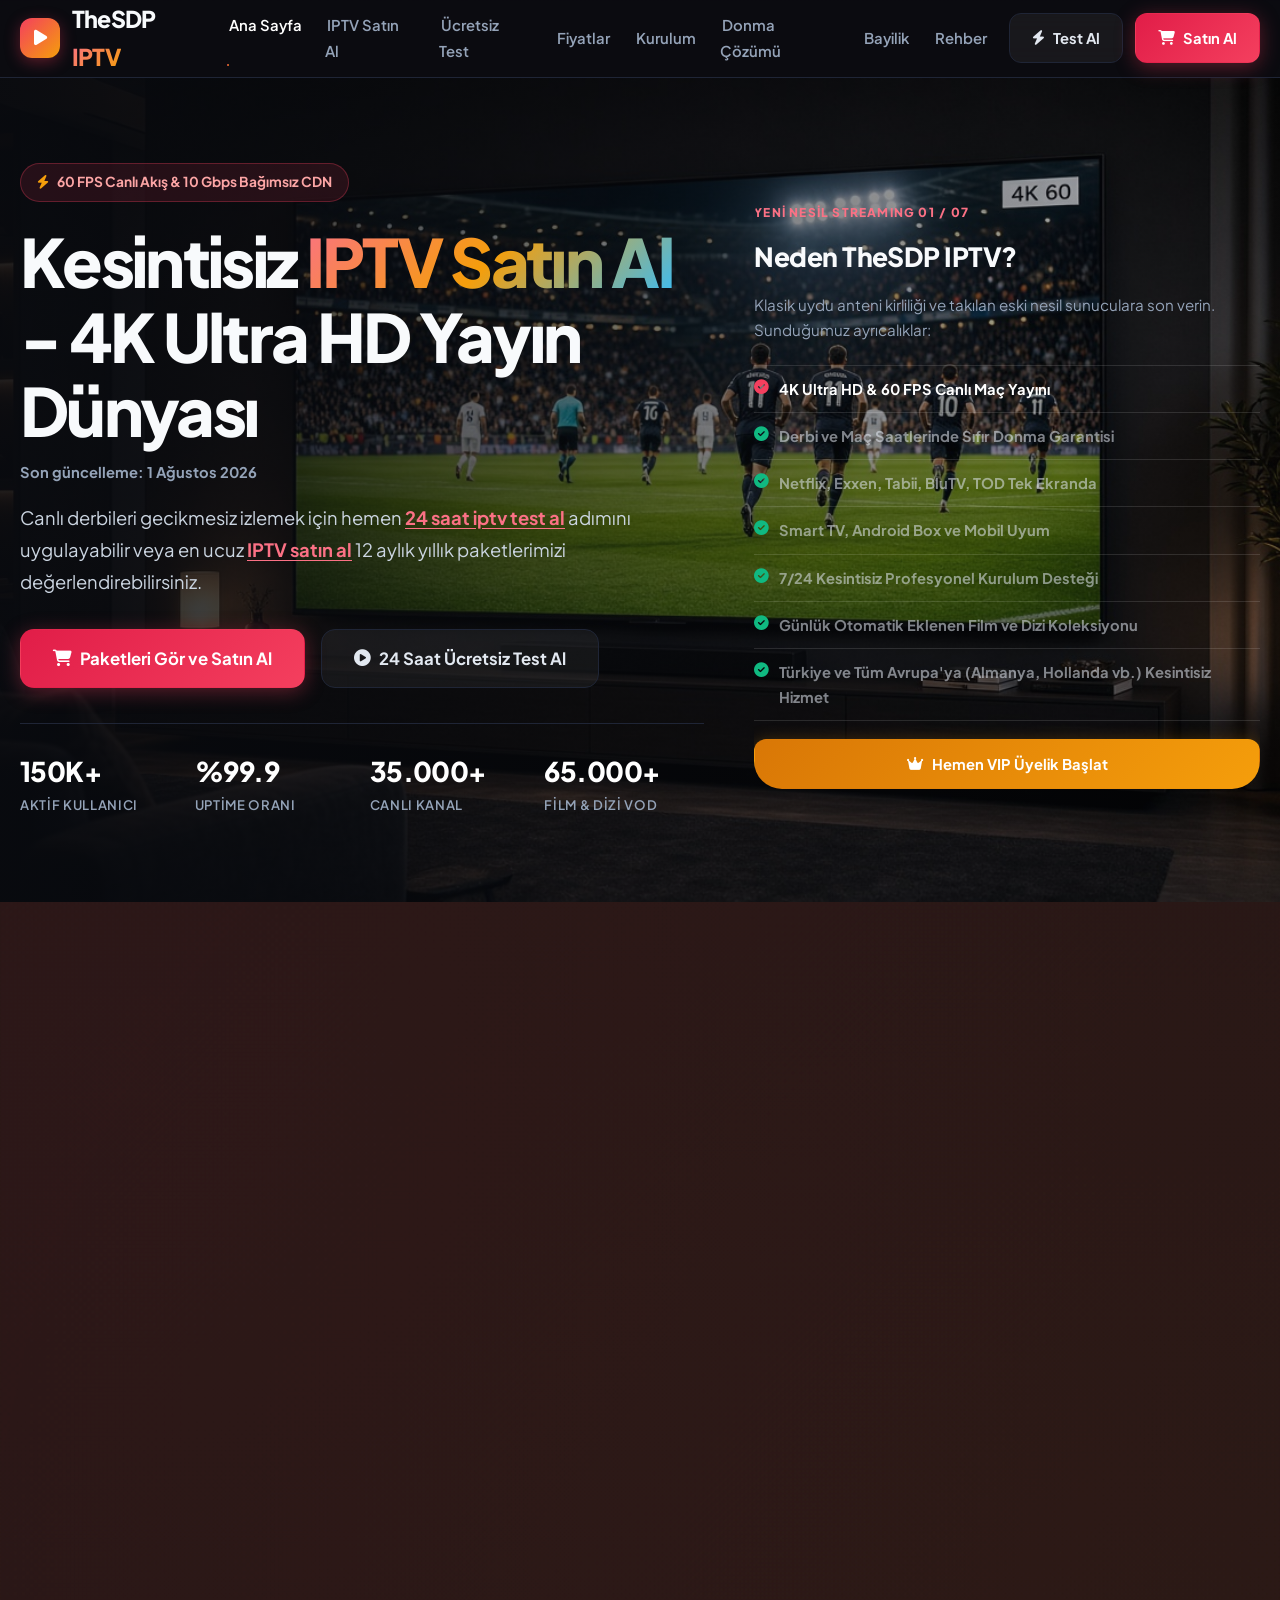
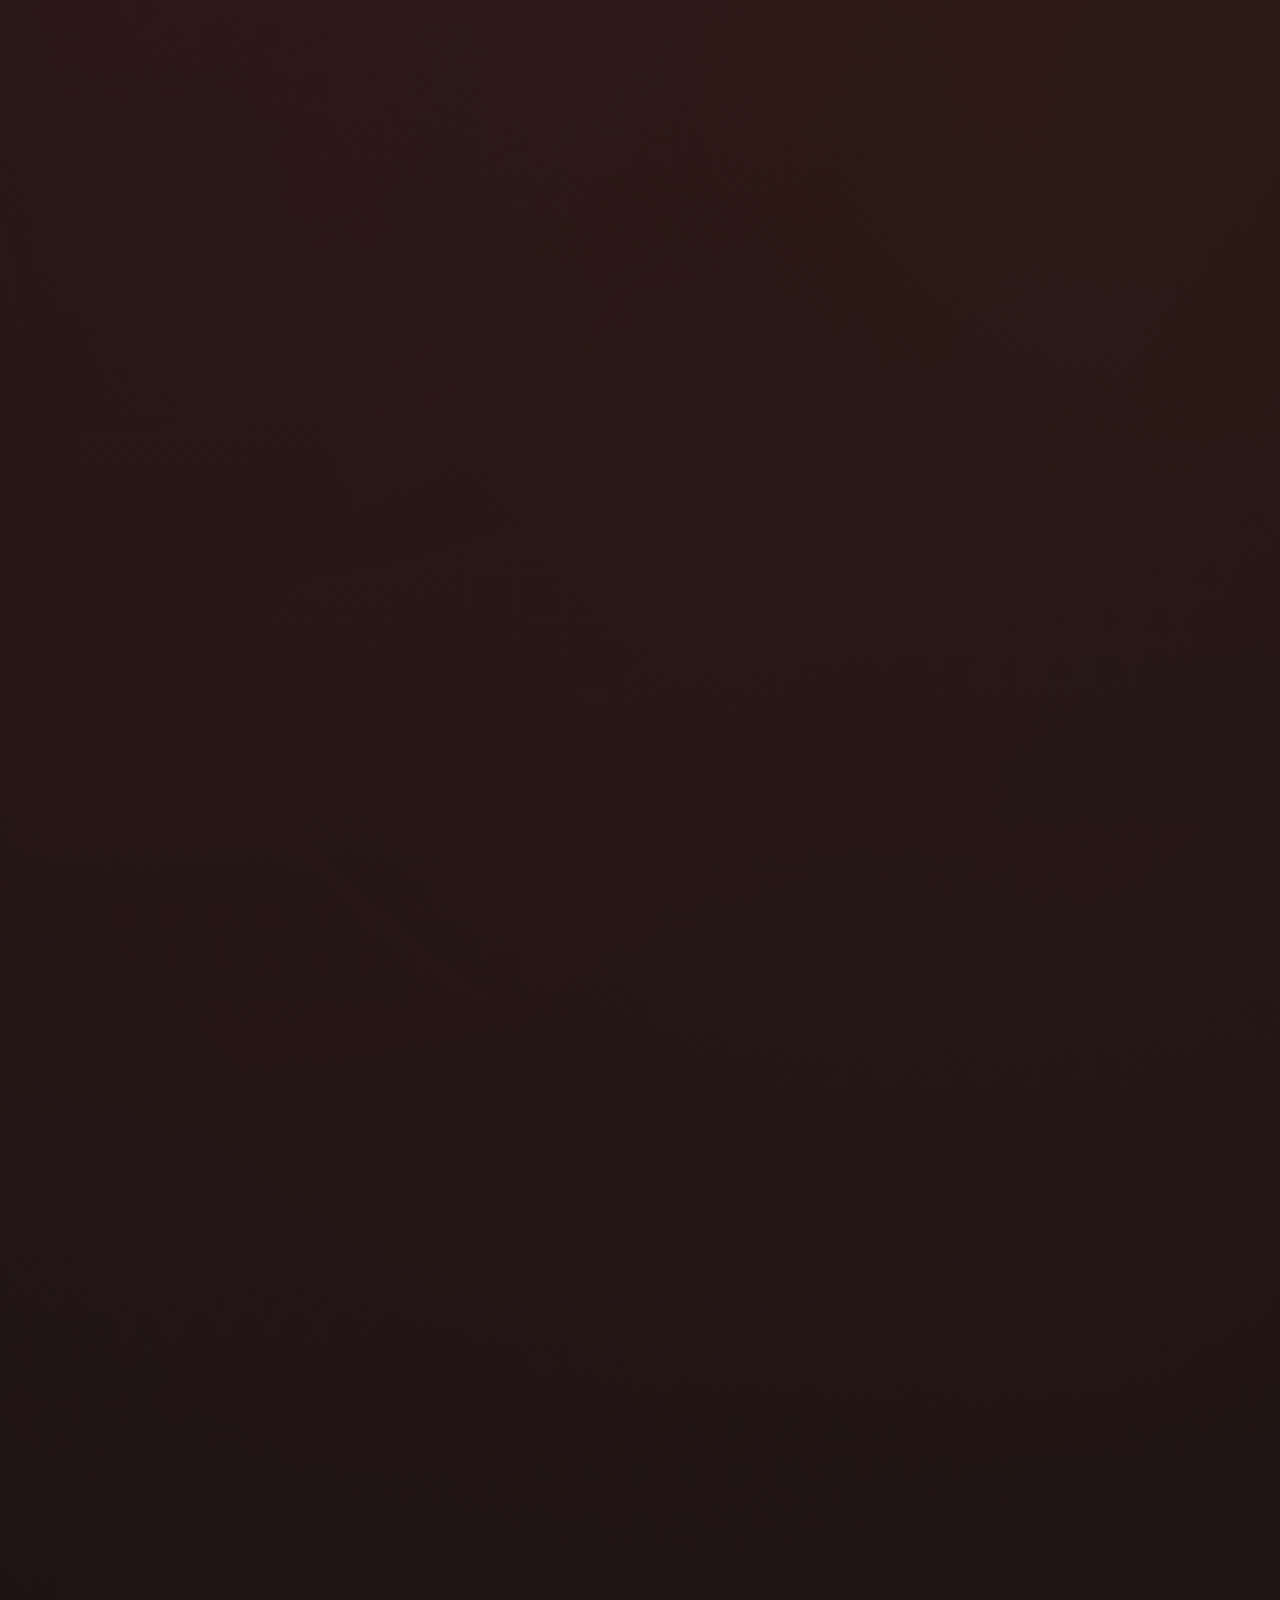
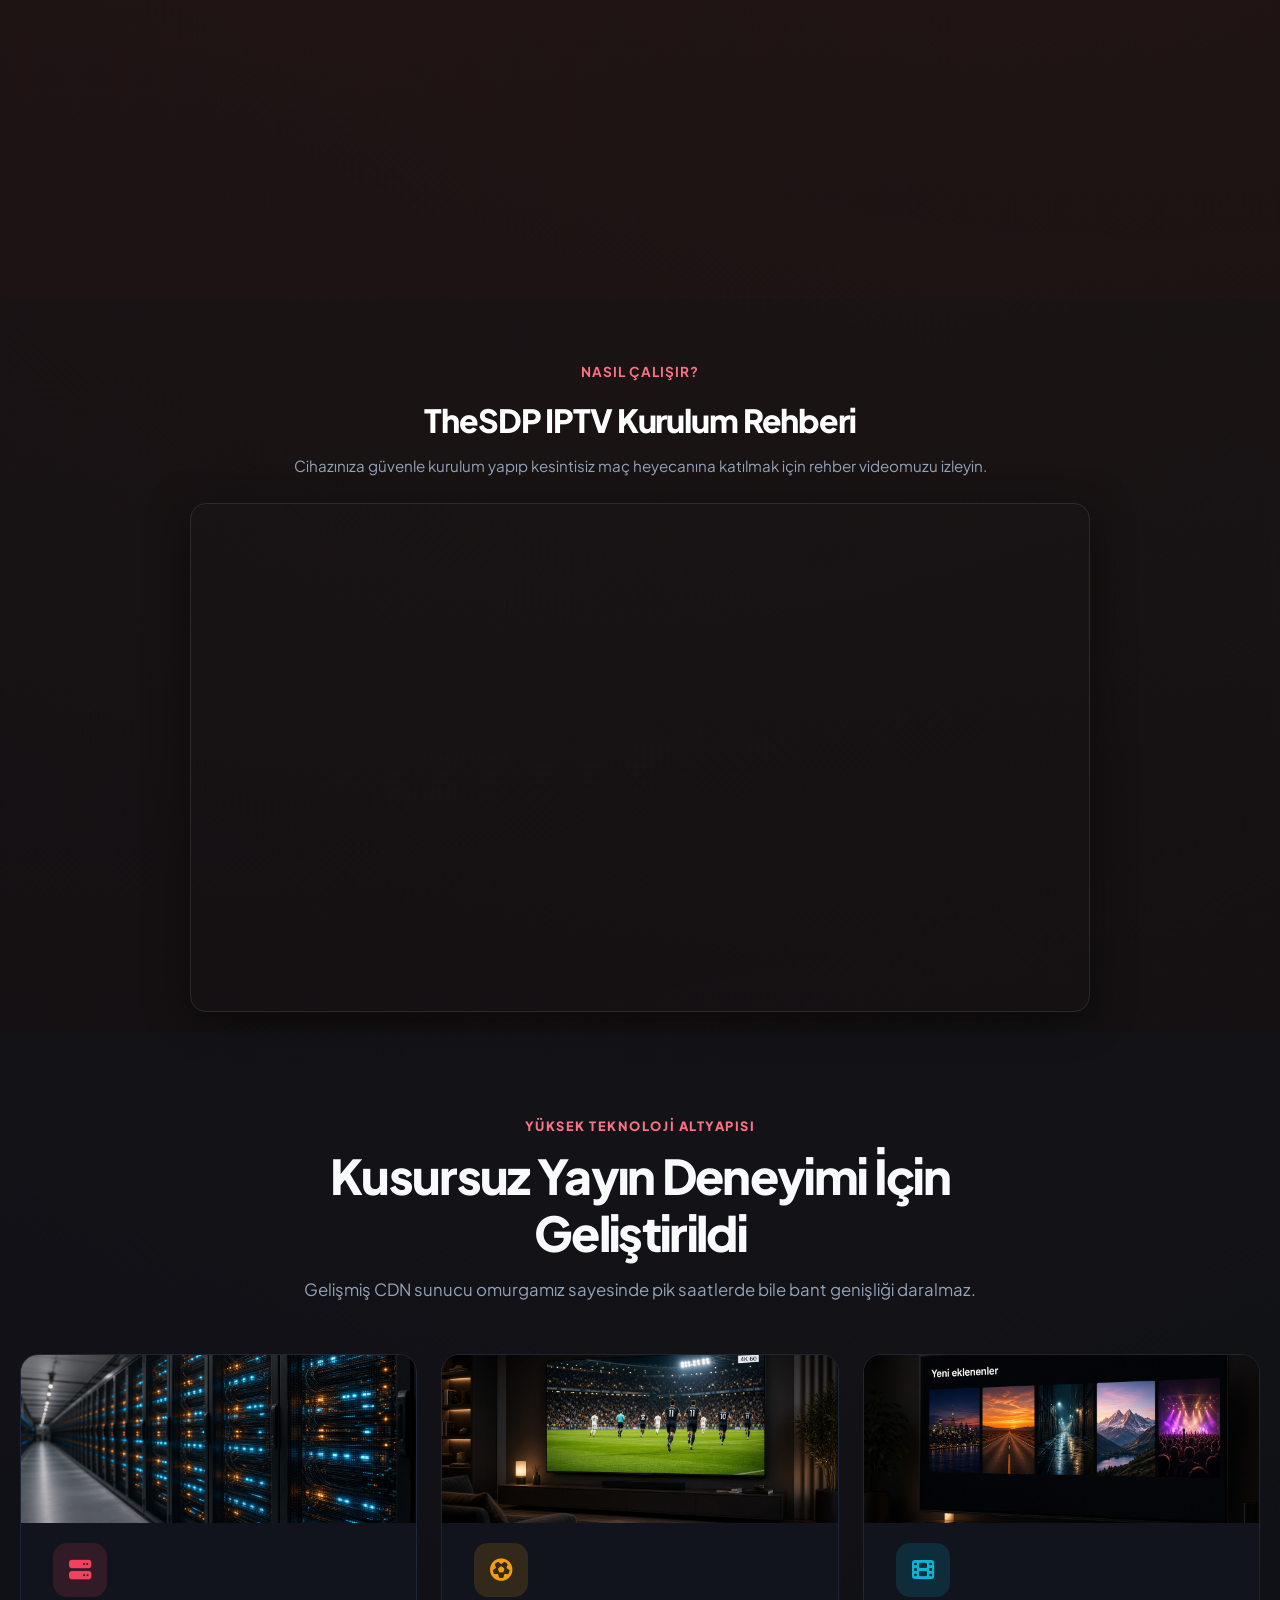
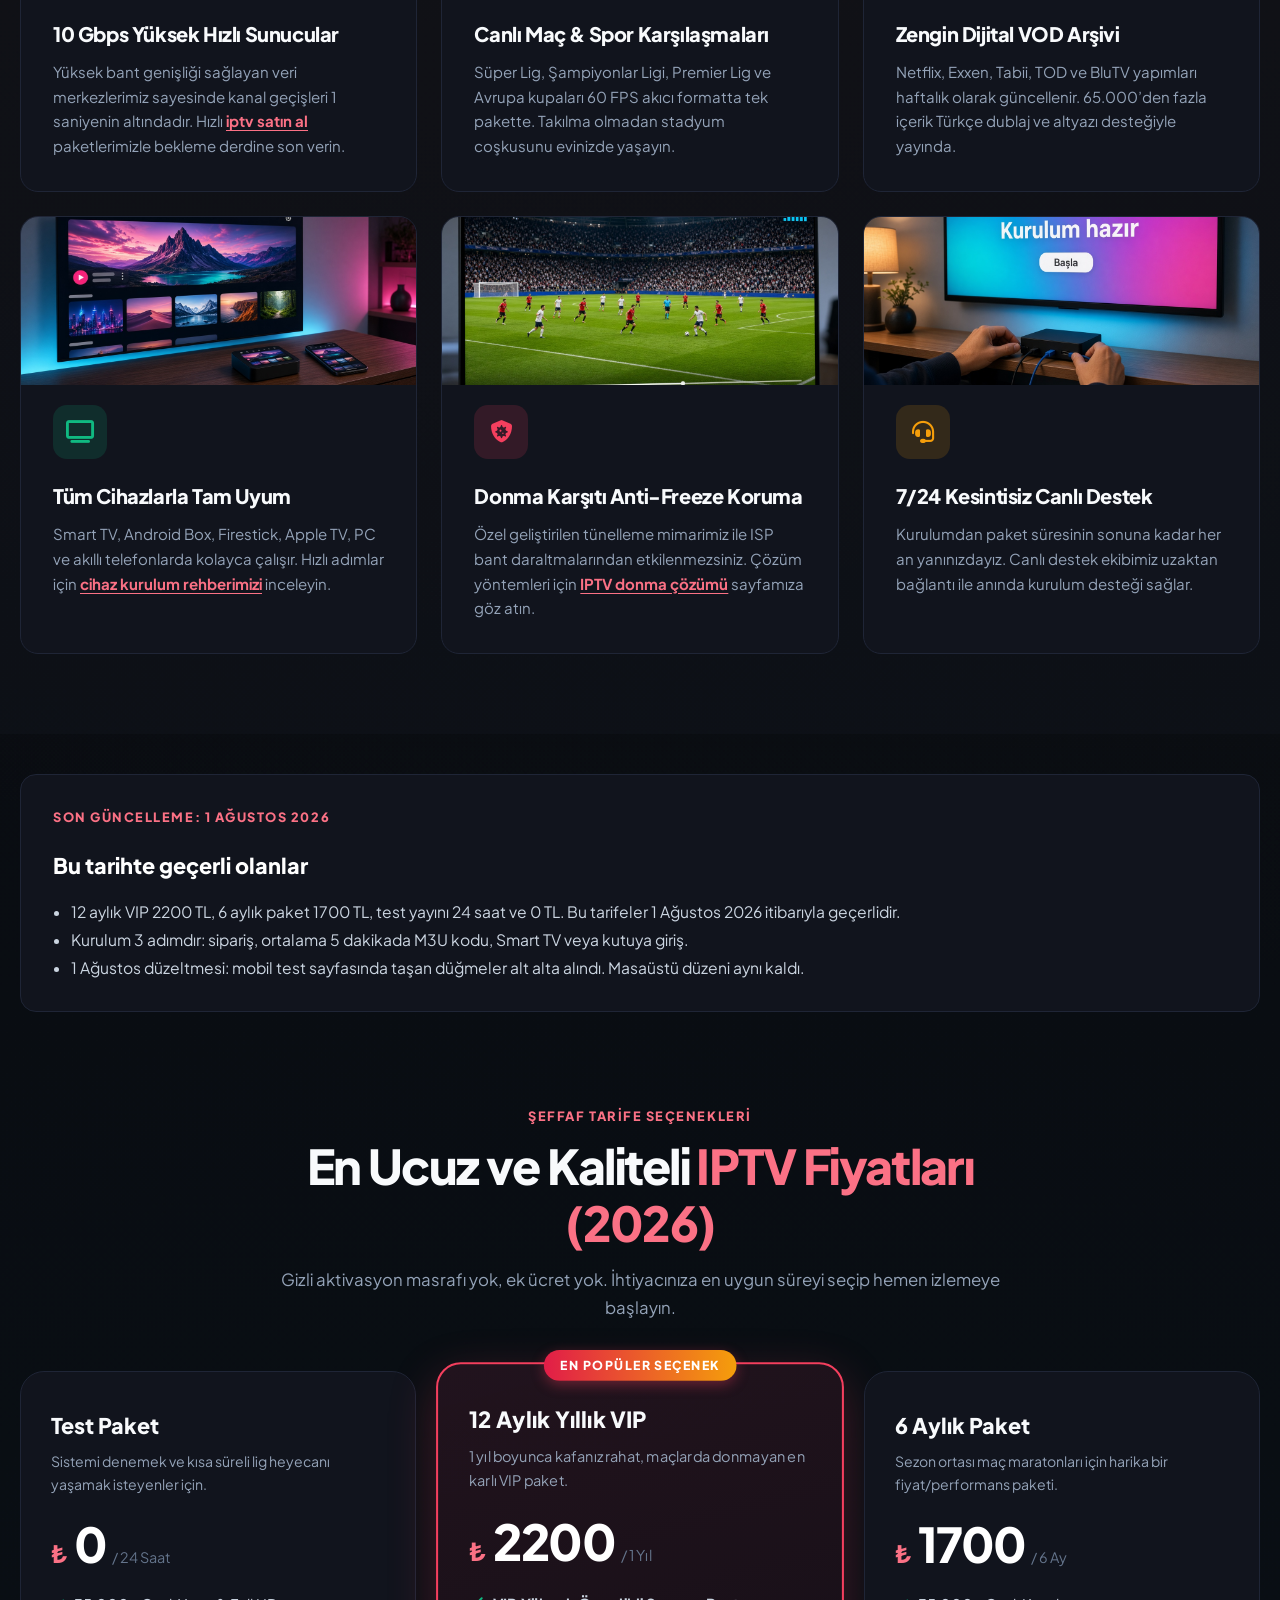
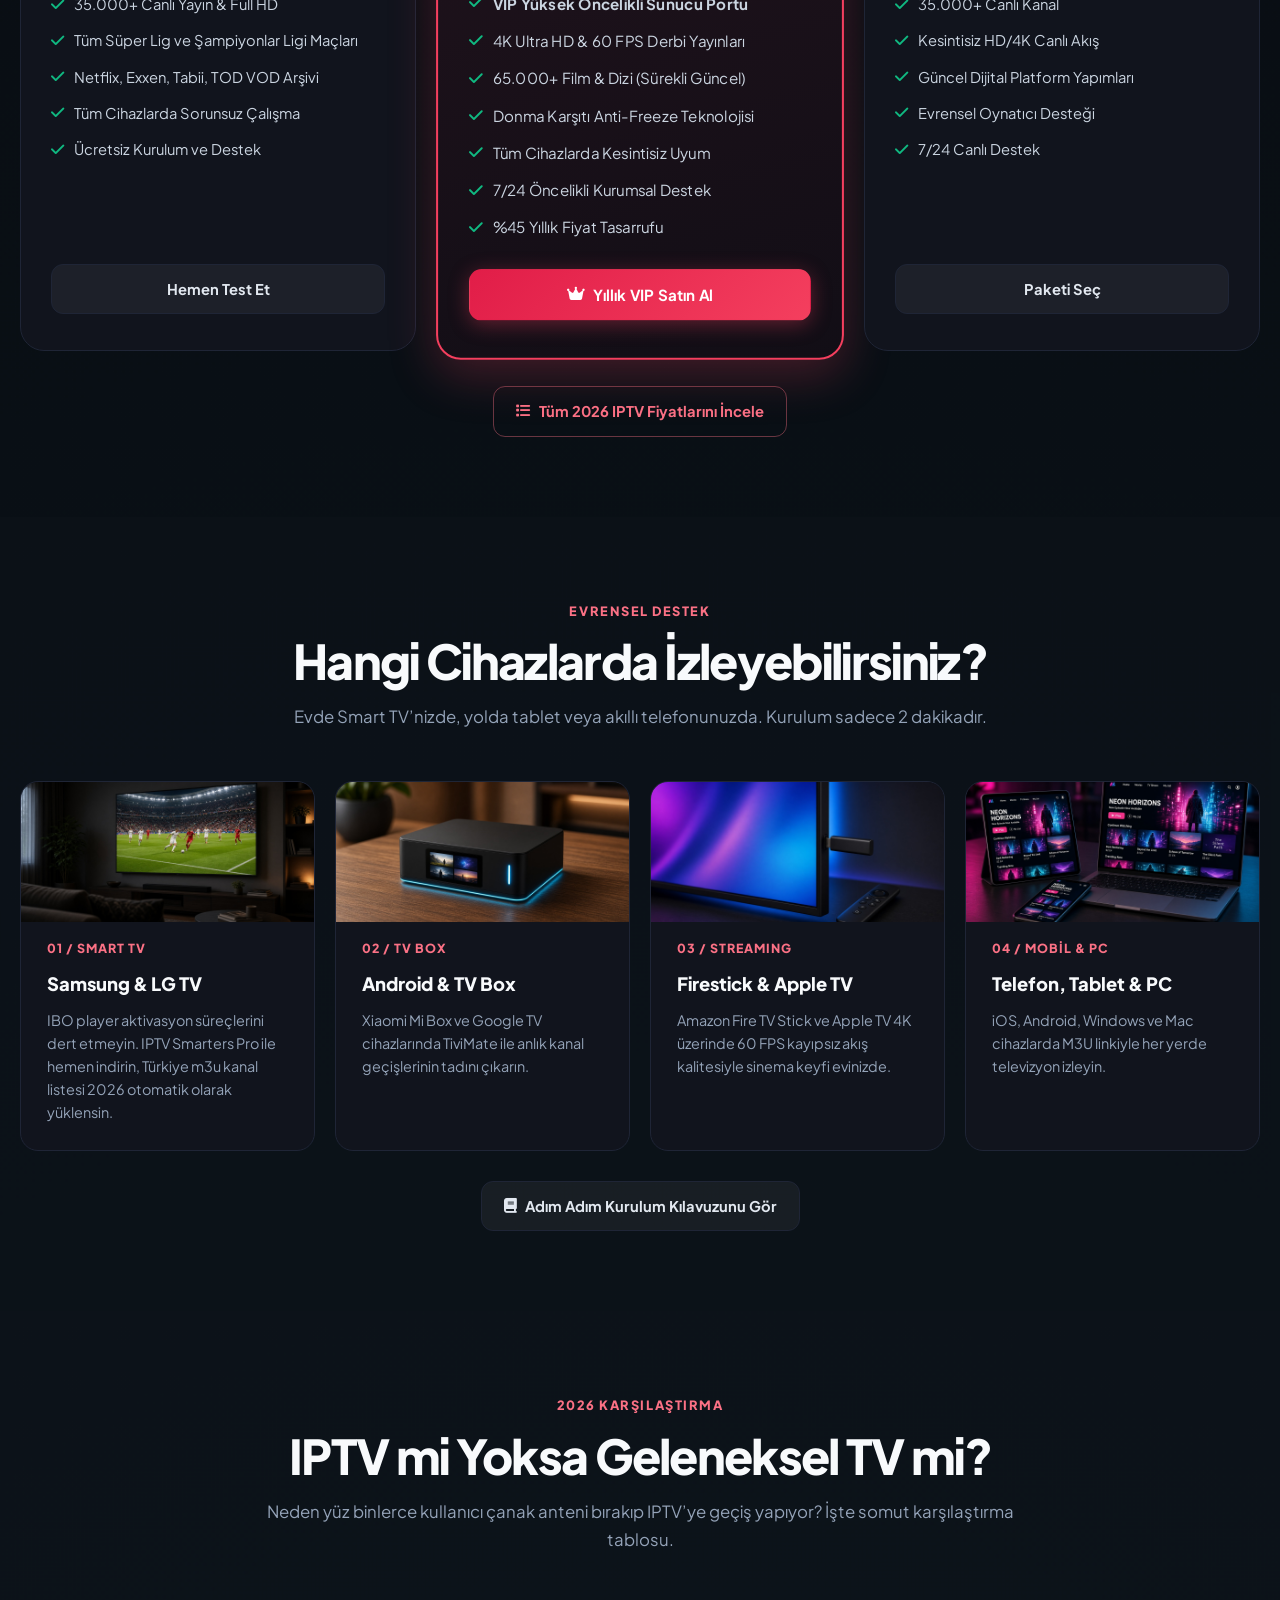
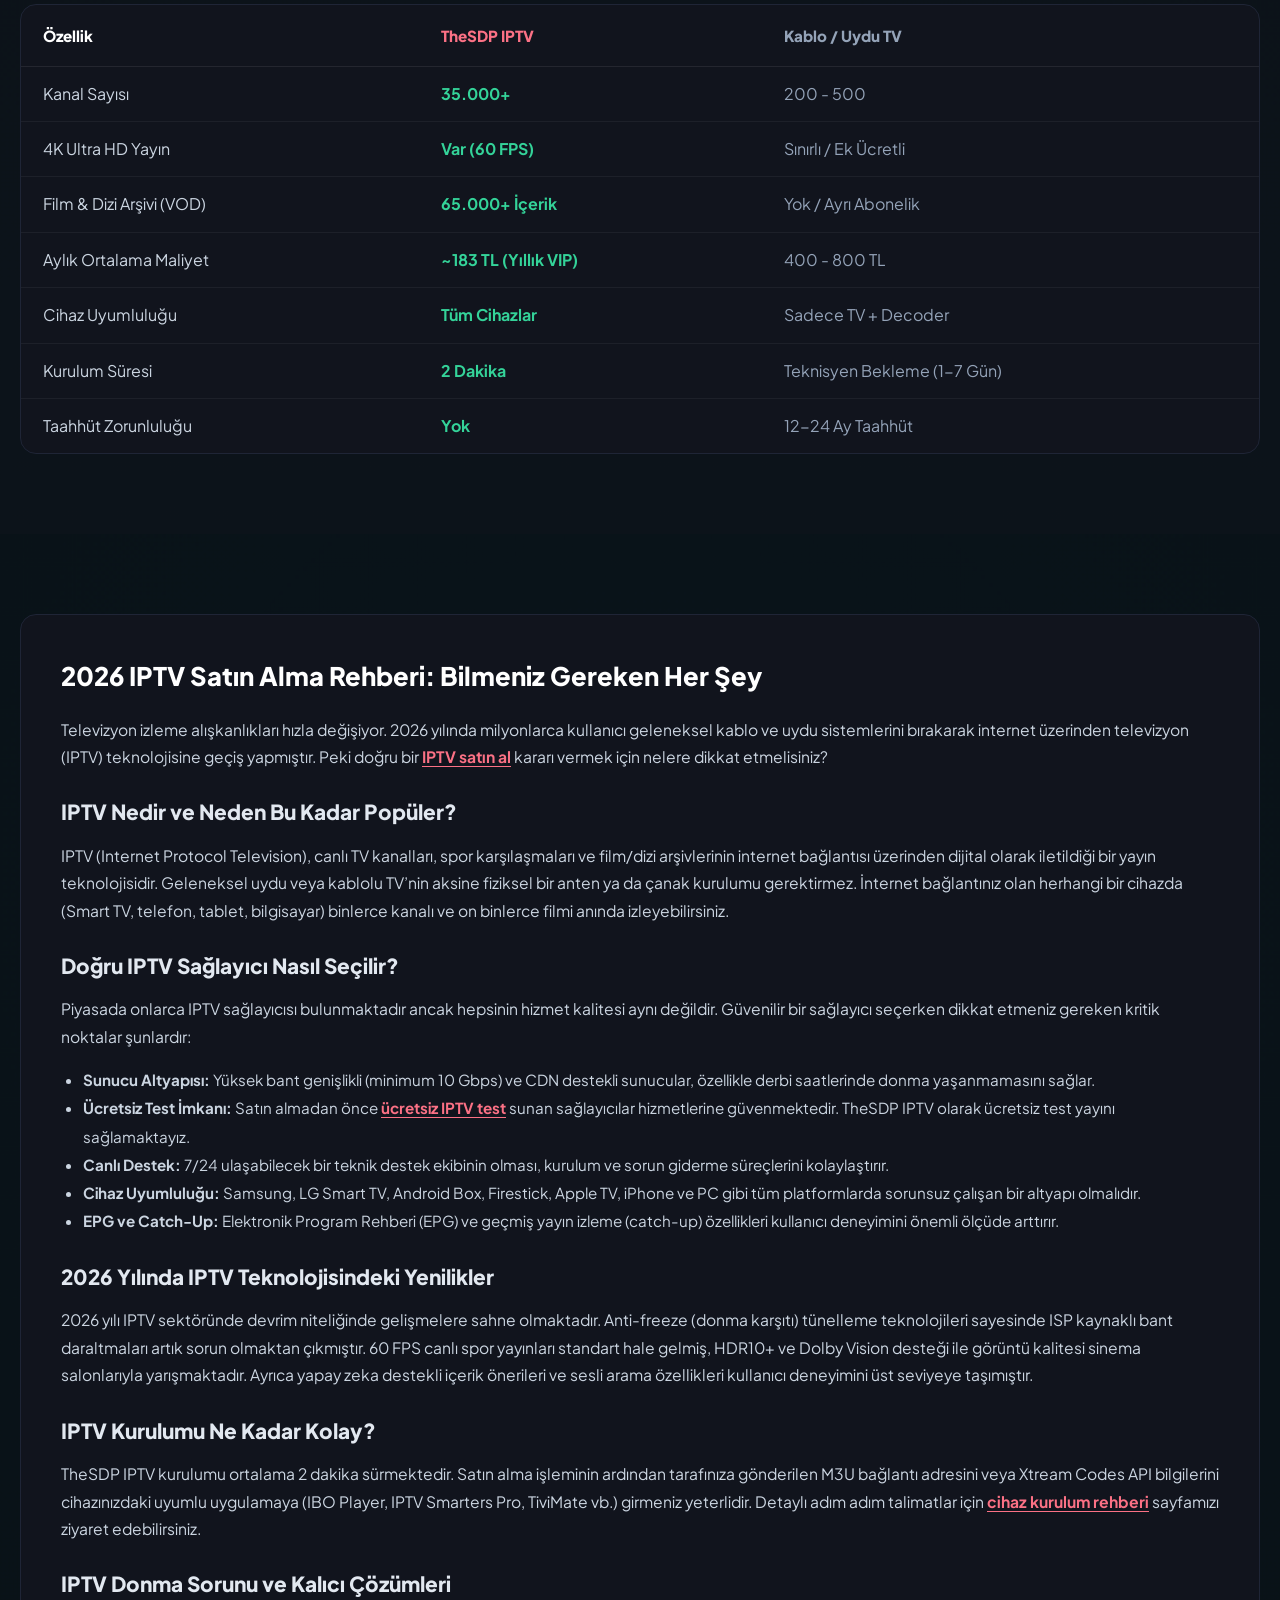
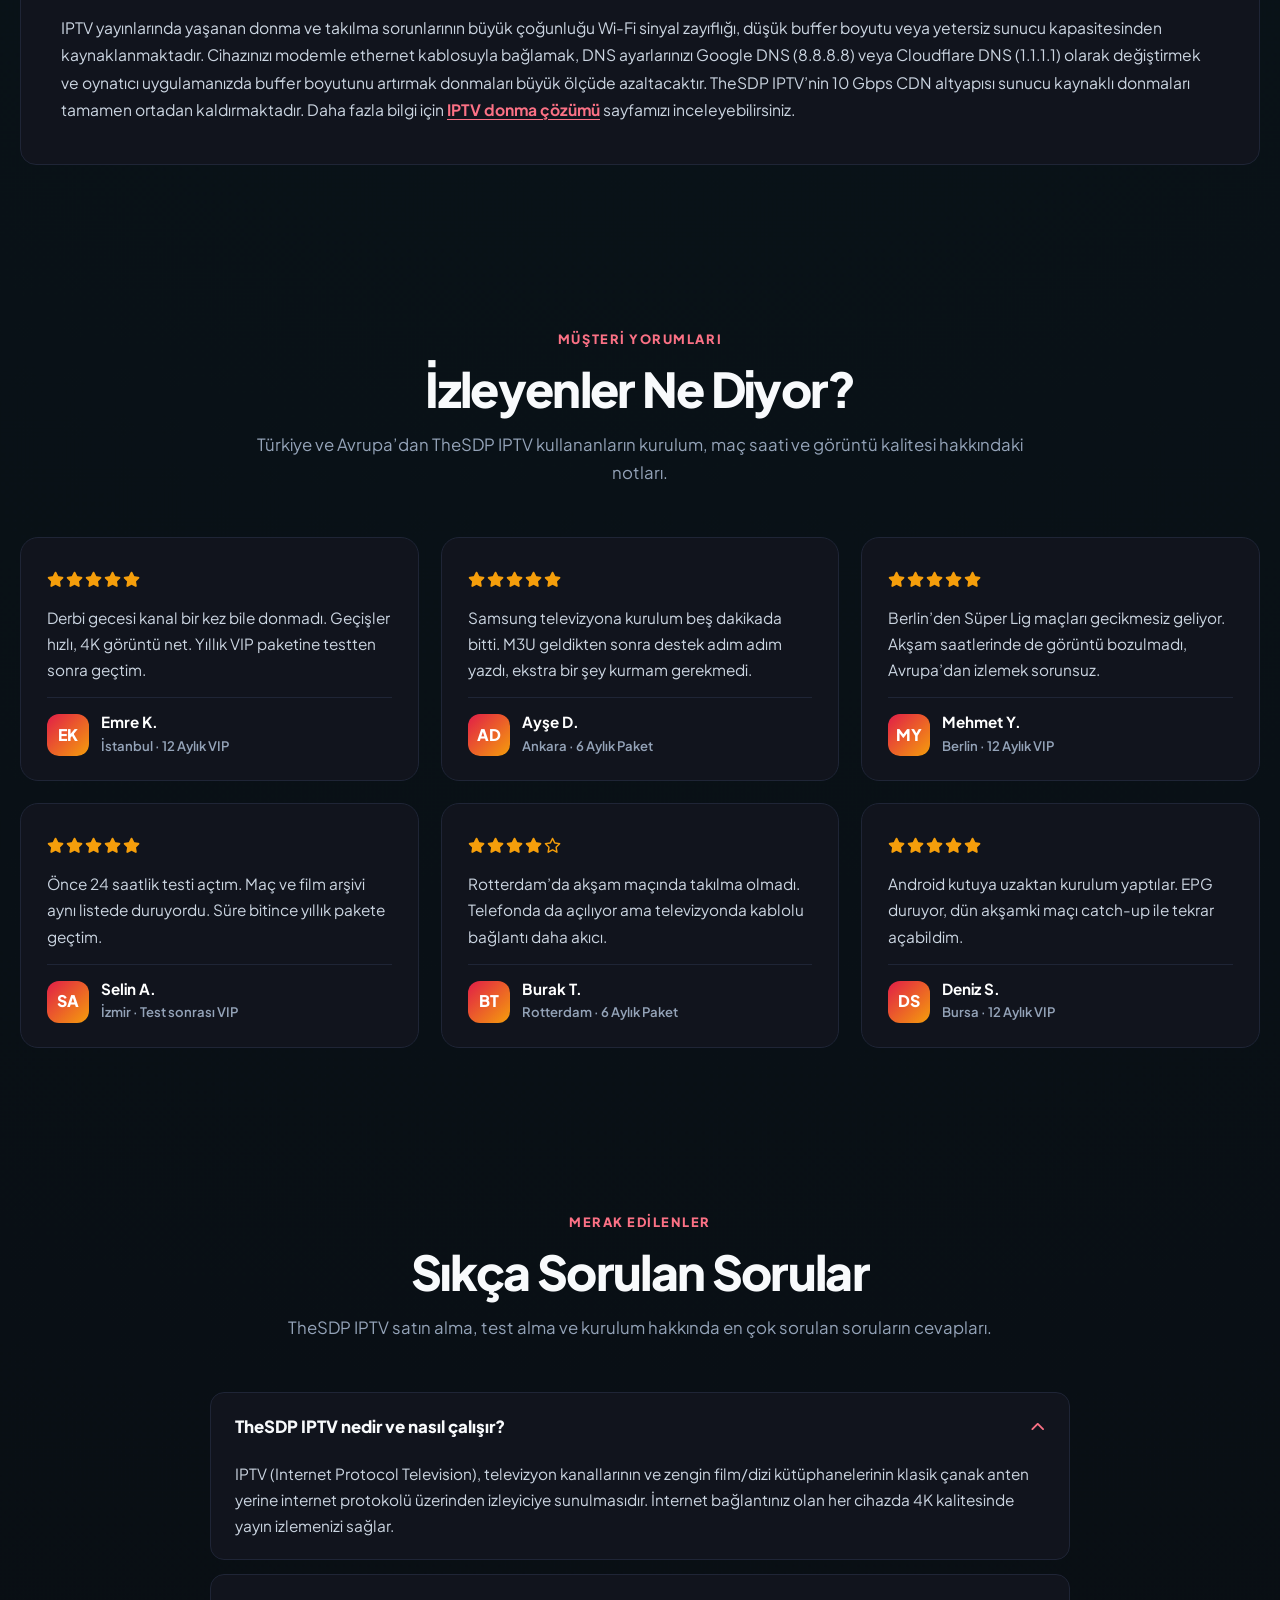
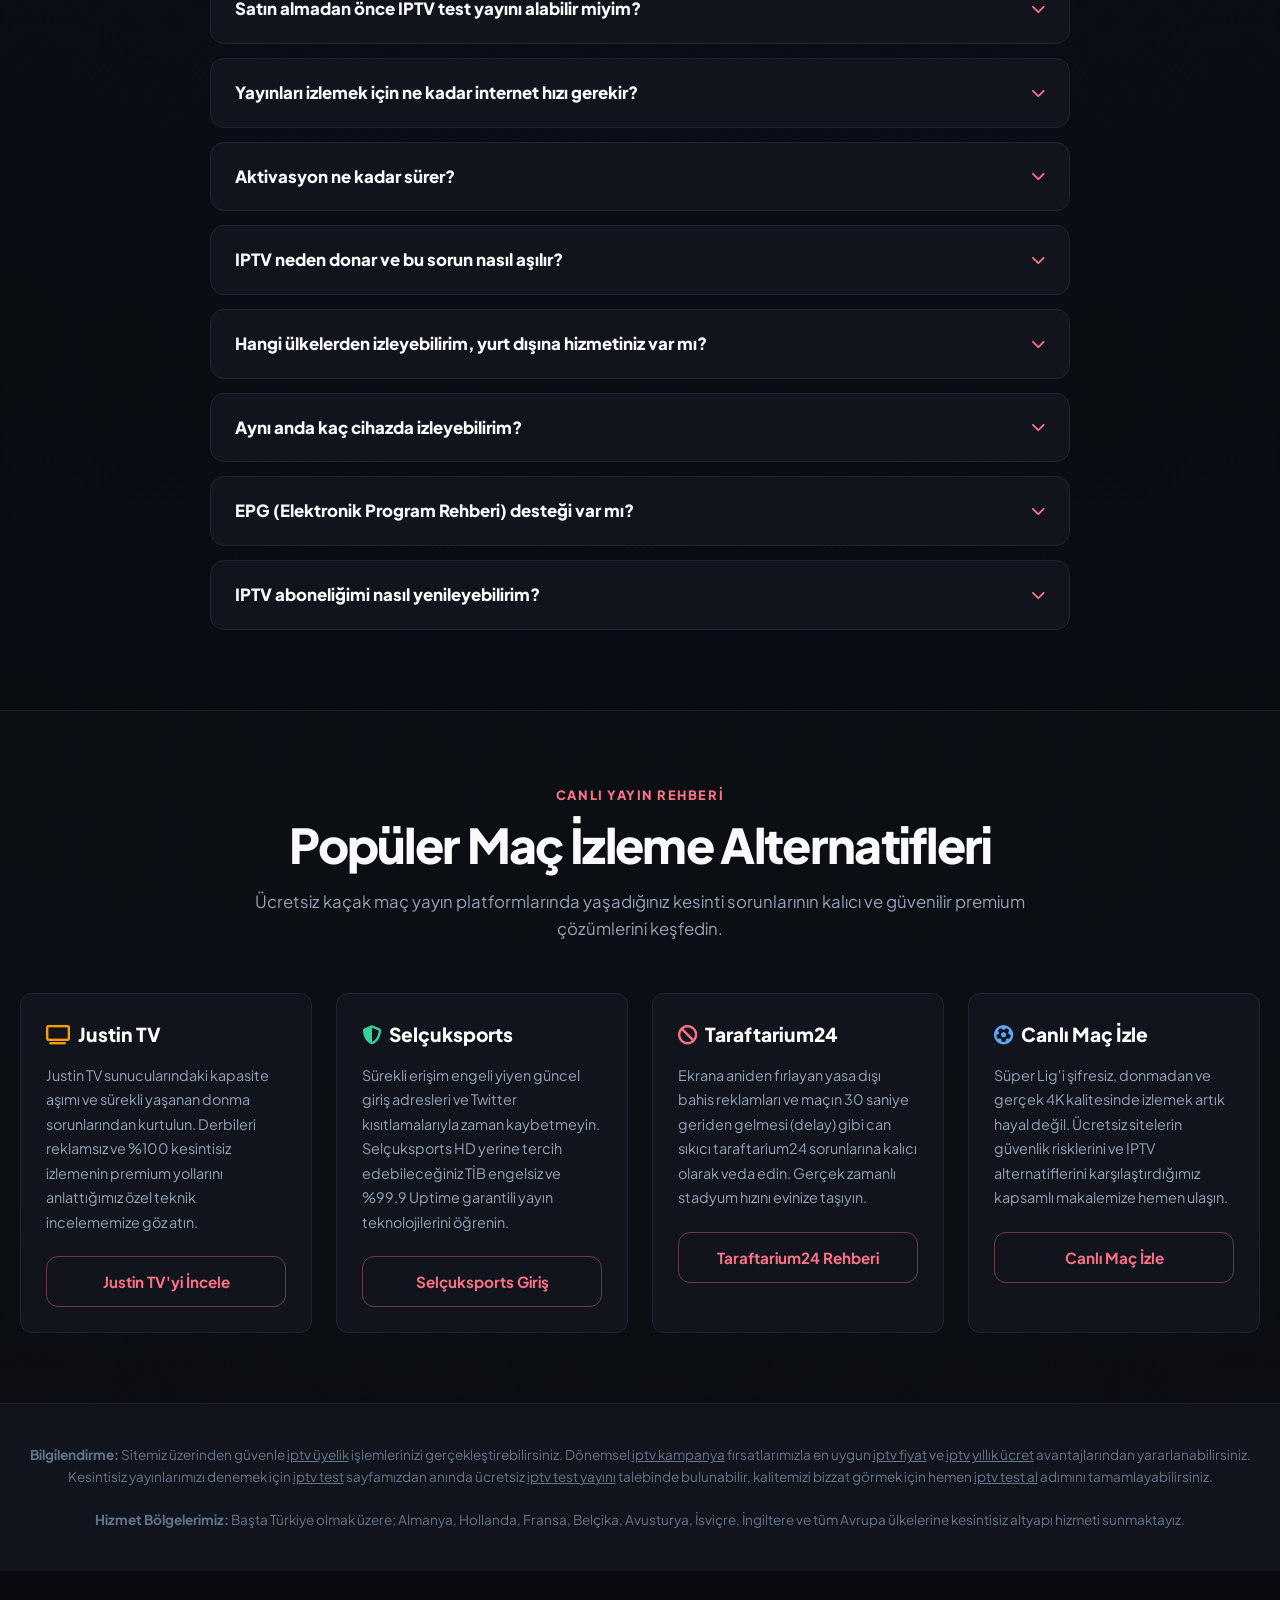
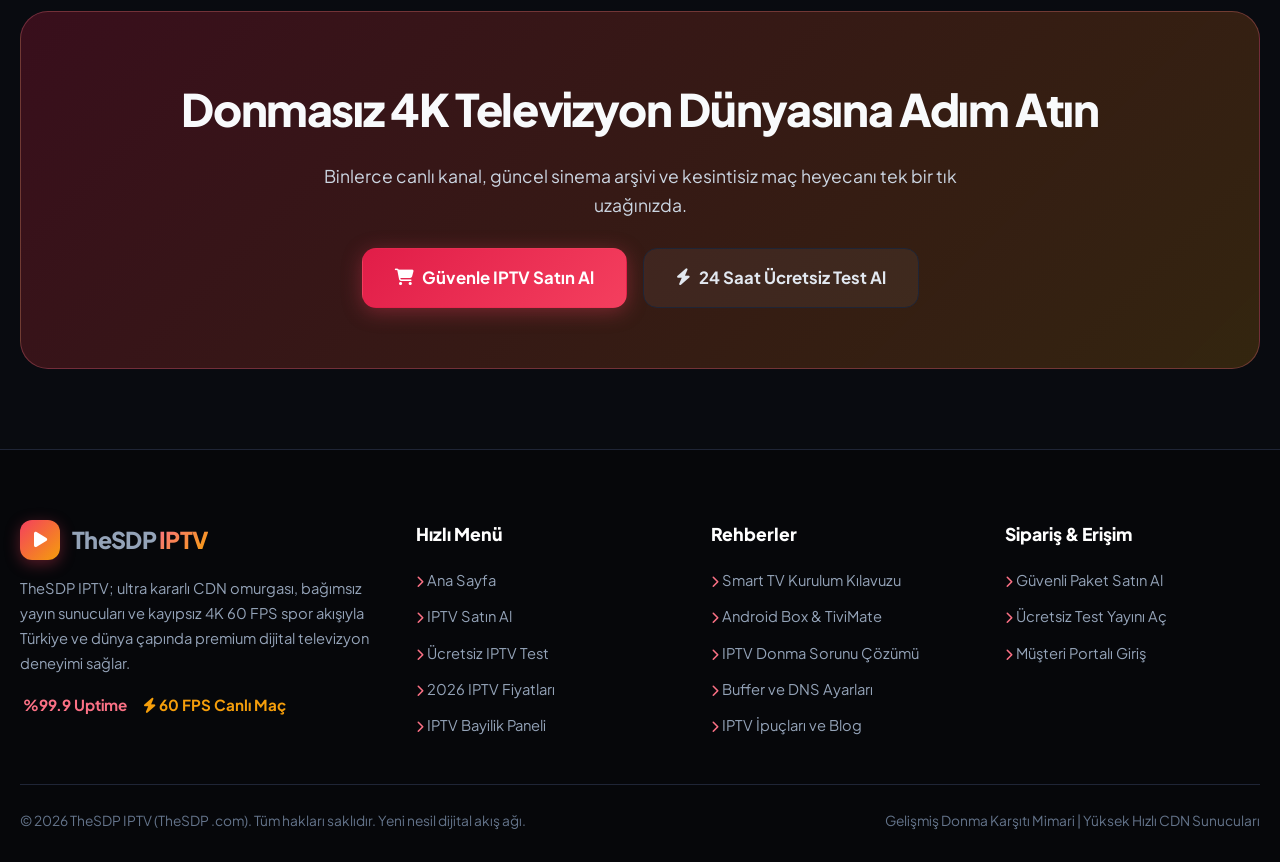
==== commit 282a7680: "Update index.html" ====
--- a/index.html
+++ b/index.html
@@ -247,7 +247,7 @@
 <h1 class="hero-title">
 Kesintisiz <span class="gradient-text">IPTV Satın Al</span> - 4K Ultra HD Yayın Dünyası
 </h1>
-<p class="hero-updated"><time datetime="2026-09-29">Son güncelleme: 30 Eylül 2026</time></p>
+<p class="hero-updated"><time datetime="2026-09-29">Son güncelleme: 1 Ağustos 2026</time></p>
 <p class="hero-lead">
 Canlı derbileri gecikmesiz izlemek için hemen <a href="/iptv-test" class="intext-link">24 saat iptv test al</a> adımını uygulayabilir veya en ucuz <a href="#paketler" class="intext-link">IPTV satın al</a> 12 aylık yıllık paketlerimizi değerlendirebilirsiniz.
 </p>
@@ -364,12 +364,12 @@
 <section id="guncelleme" style="padding: 40px 0 10px;">
 <div class="container">
 <div style="background: var(--surface, #11141d); border: 1px solid var(--surface-border, #1f2536); border-radius: 16px; padding: 28px 32px;">
-<span class="eyebrow">Son güncelleme: 30 Eylül 2026</span>
+<span class="eyebrow">Son güncelleme: 1 Ağustos 2026</span>
 <h2 style="font-size:1.35rem; font-weight:800; color:#fff; margin:10px 0 14px;">Bu tarihte geçerli olanlar</h2>
 <ul style="margin:0 0 0 18px; color:#cbd5e1; line-height:1.8; font-size:0.98rem;">
-<li>12 aylık VIP 2200 TL, 6 aylık paket 1700 TL, test yayını 24 saat ve 0 TL. Bu tarifeler 30 Eylül 2026 itibarıyla geçerlidir.</li>
+<li>12 aylık VIP 2200 TL, 6 aylık paket 1700 TL, test yayını 24 saat ve 0 TL. Bu tarifeler 1 Ağustos 2026 itibarıyla geçerlidir.</li>
 <li>Kurulum 3 adımdır: sipariş, ortalama 5 dakikada M3U kodu, Smart TV veya kutuya giriş.</li>
-<li>30 Eylül düzeltmesi: mobil test sayfasında taşan düğmeler alt alta alındı. Masaüstü düzeni aynı kaldı.</li>
+<li>1 Ağustos düzeltmesi: mobil test sayfasında taşan düğmeler alt alta alındı. Masaüstü düzeni aynı kaldı.</li>
 </ul>
 </div>
 </div>
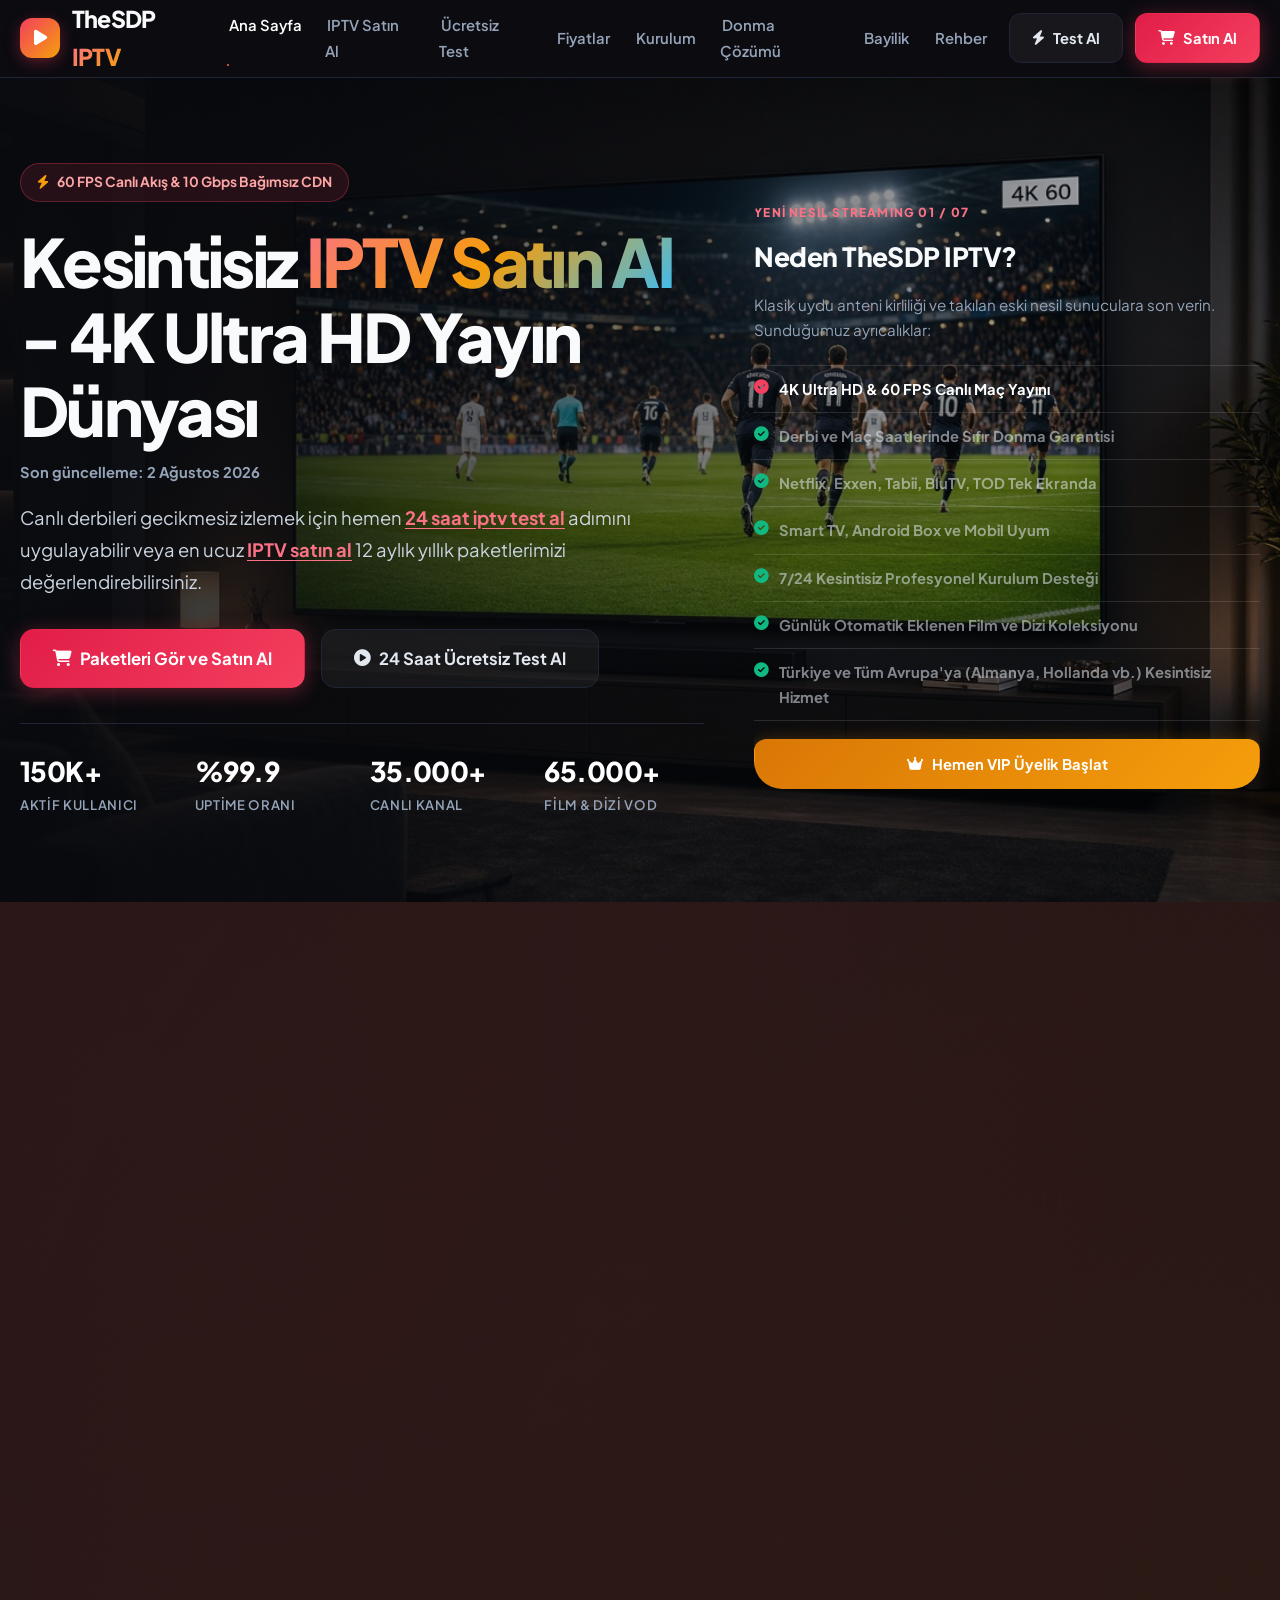
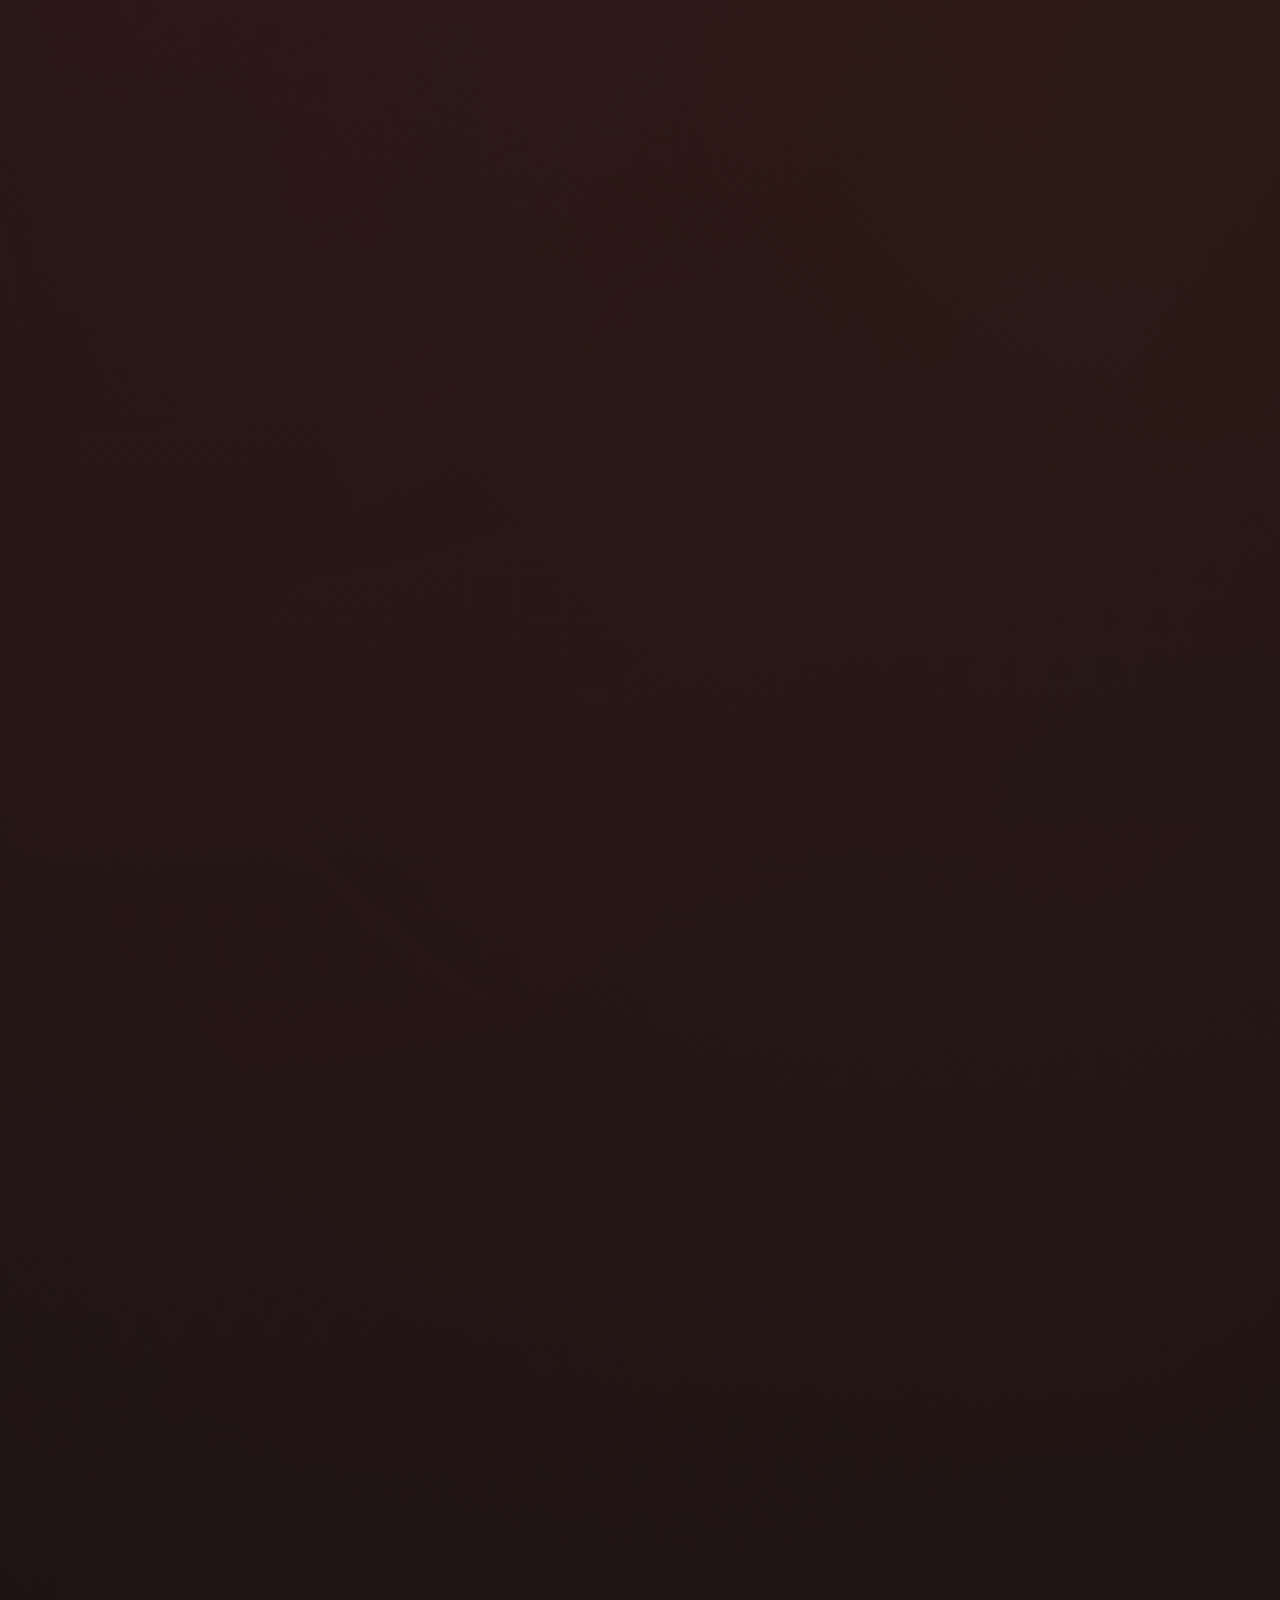
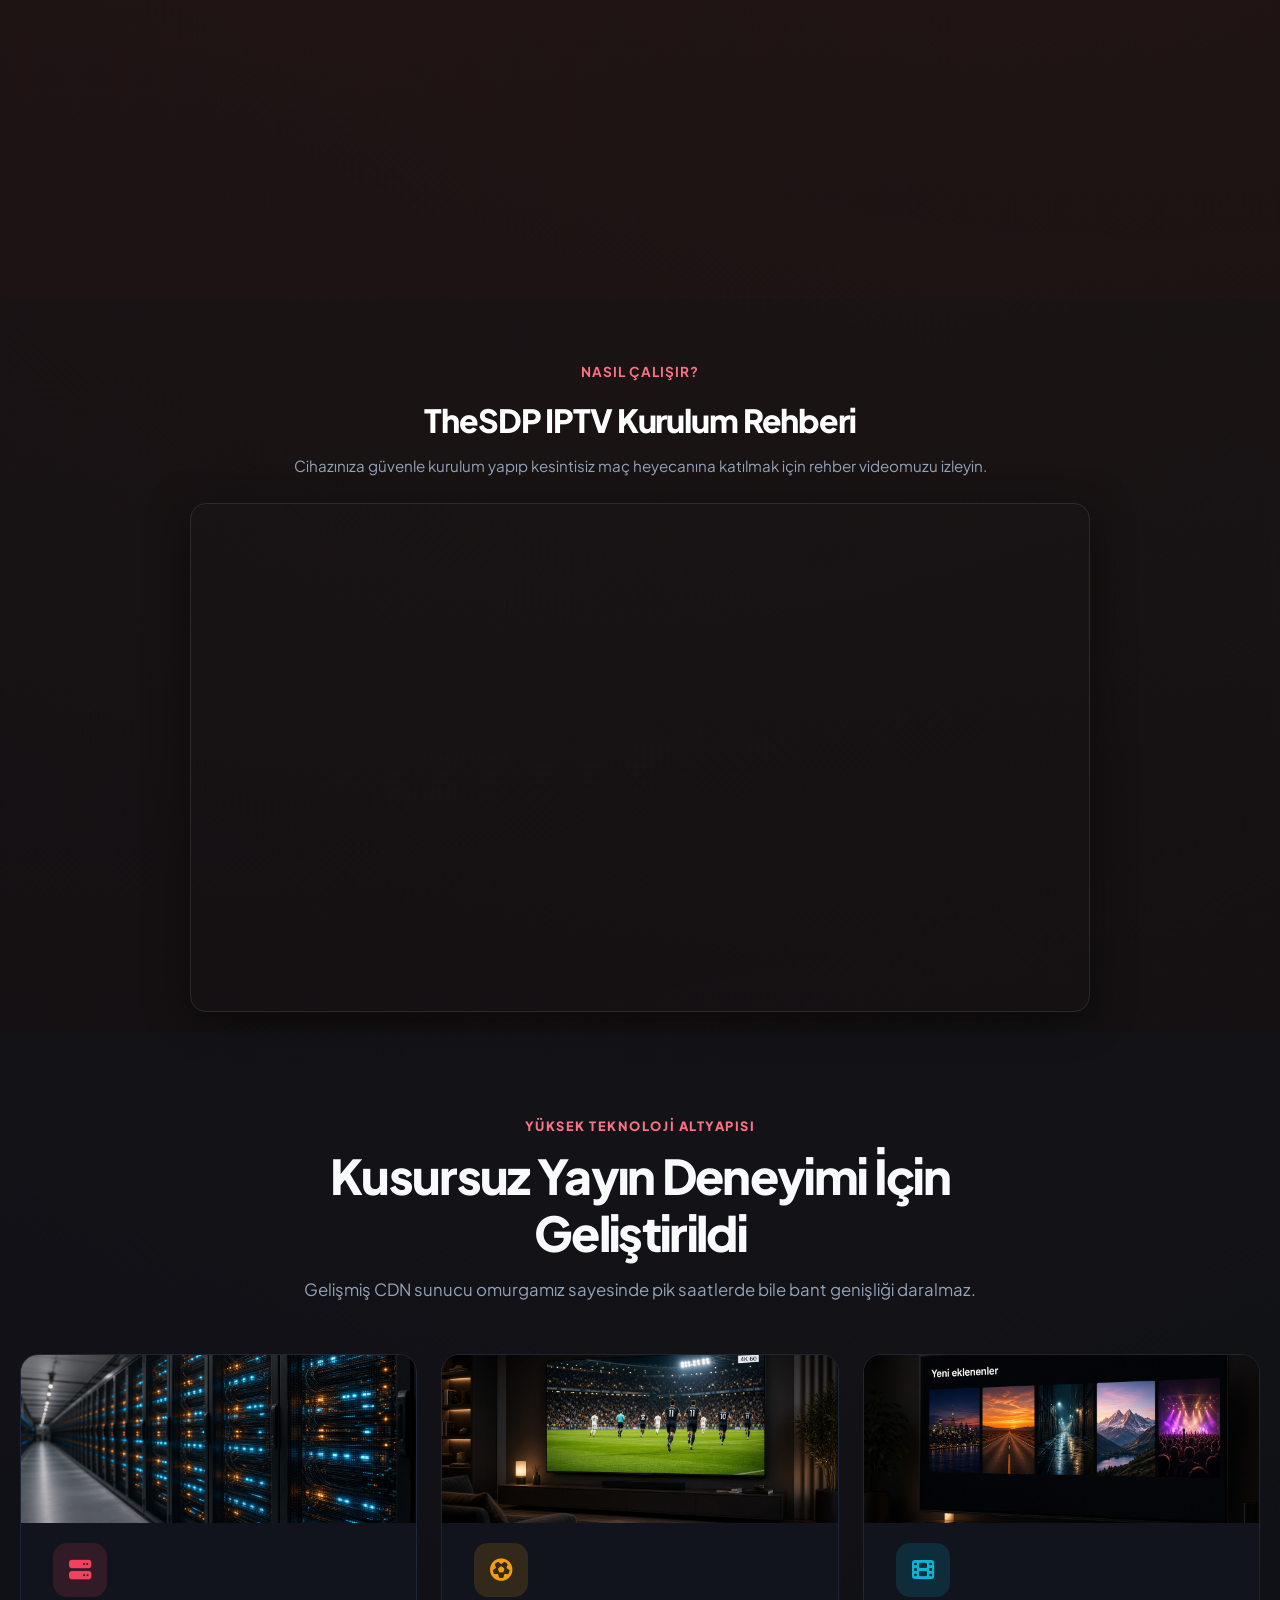
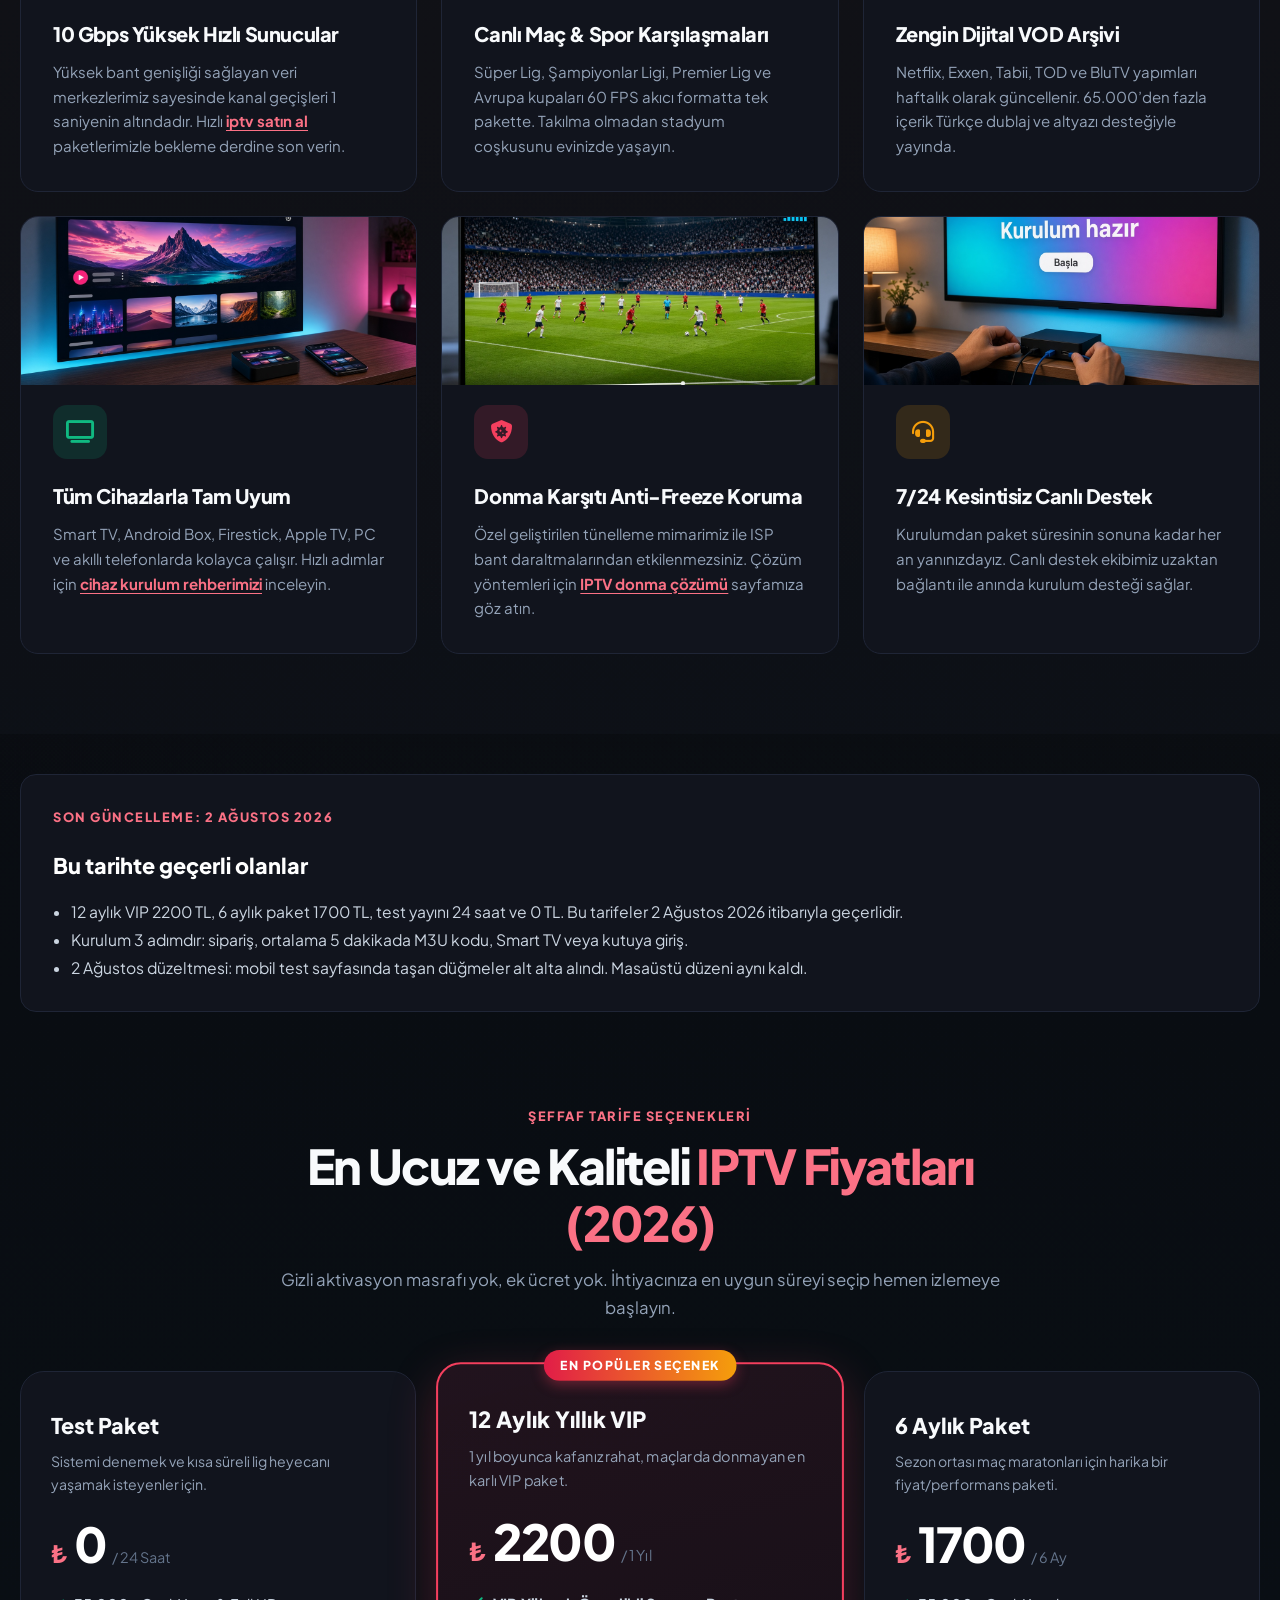
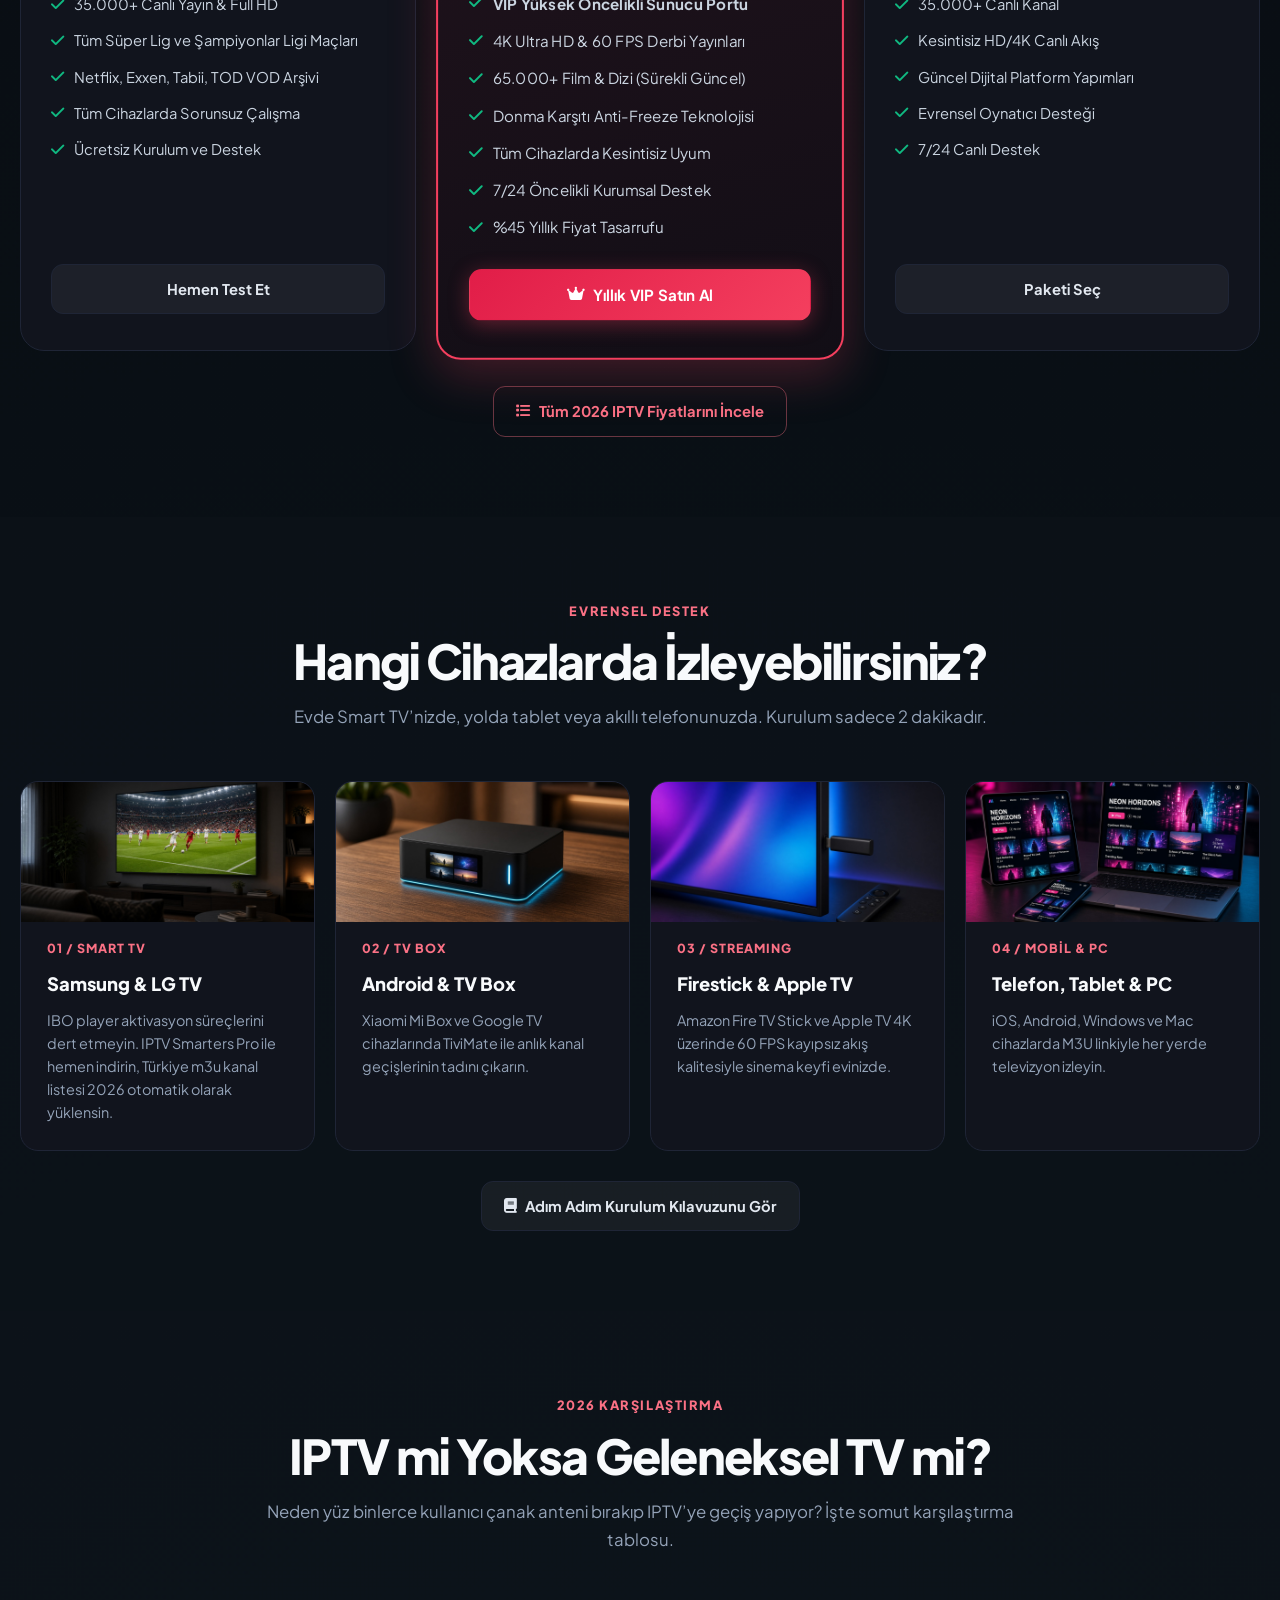
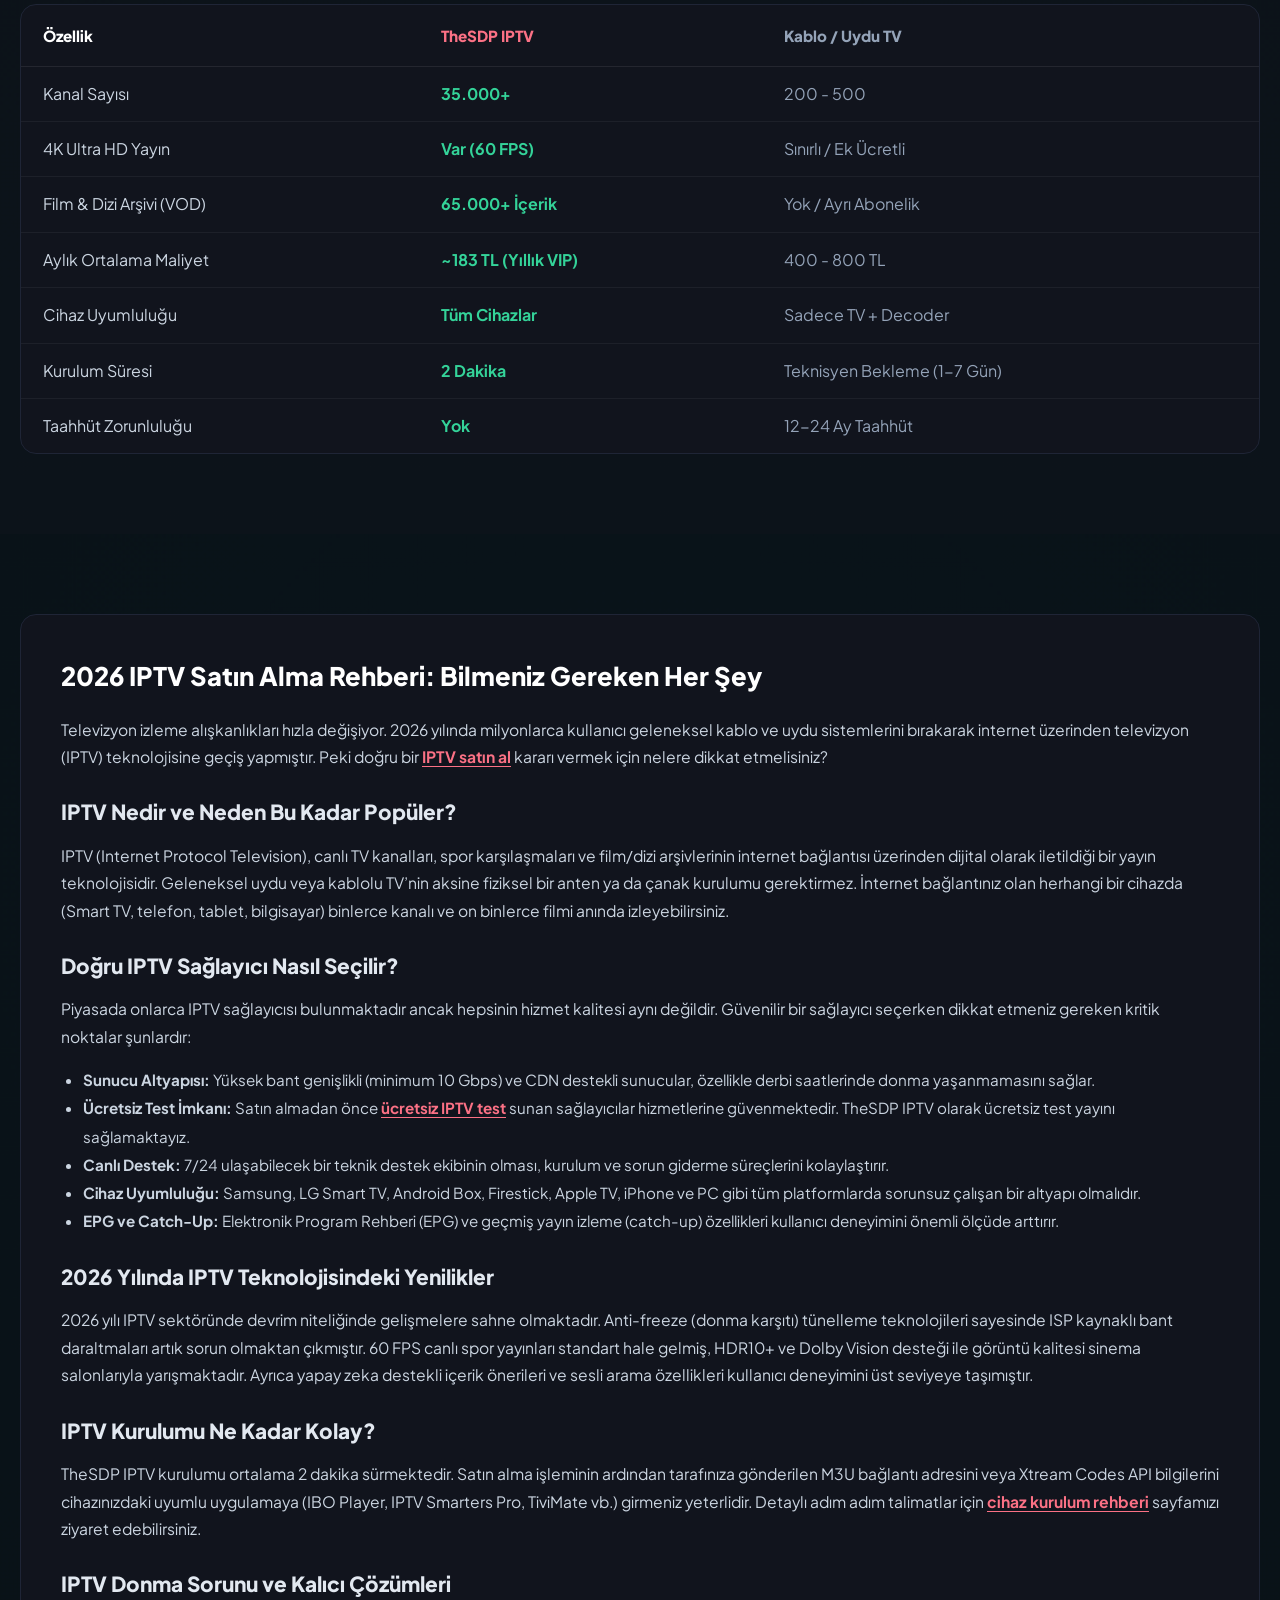
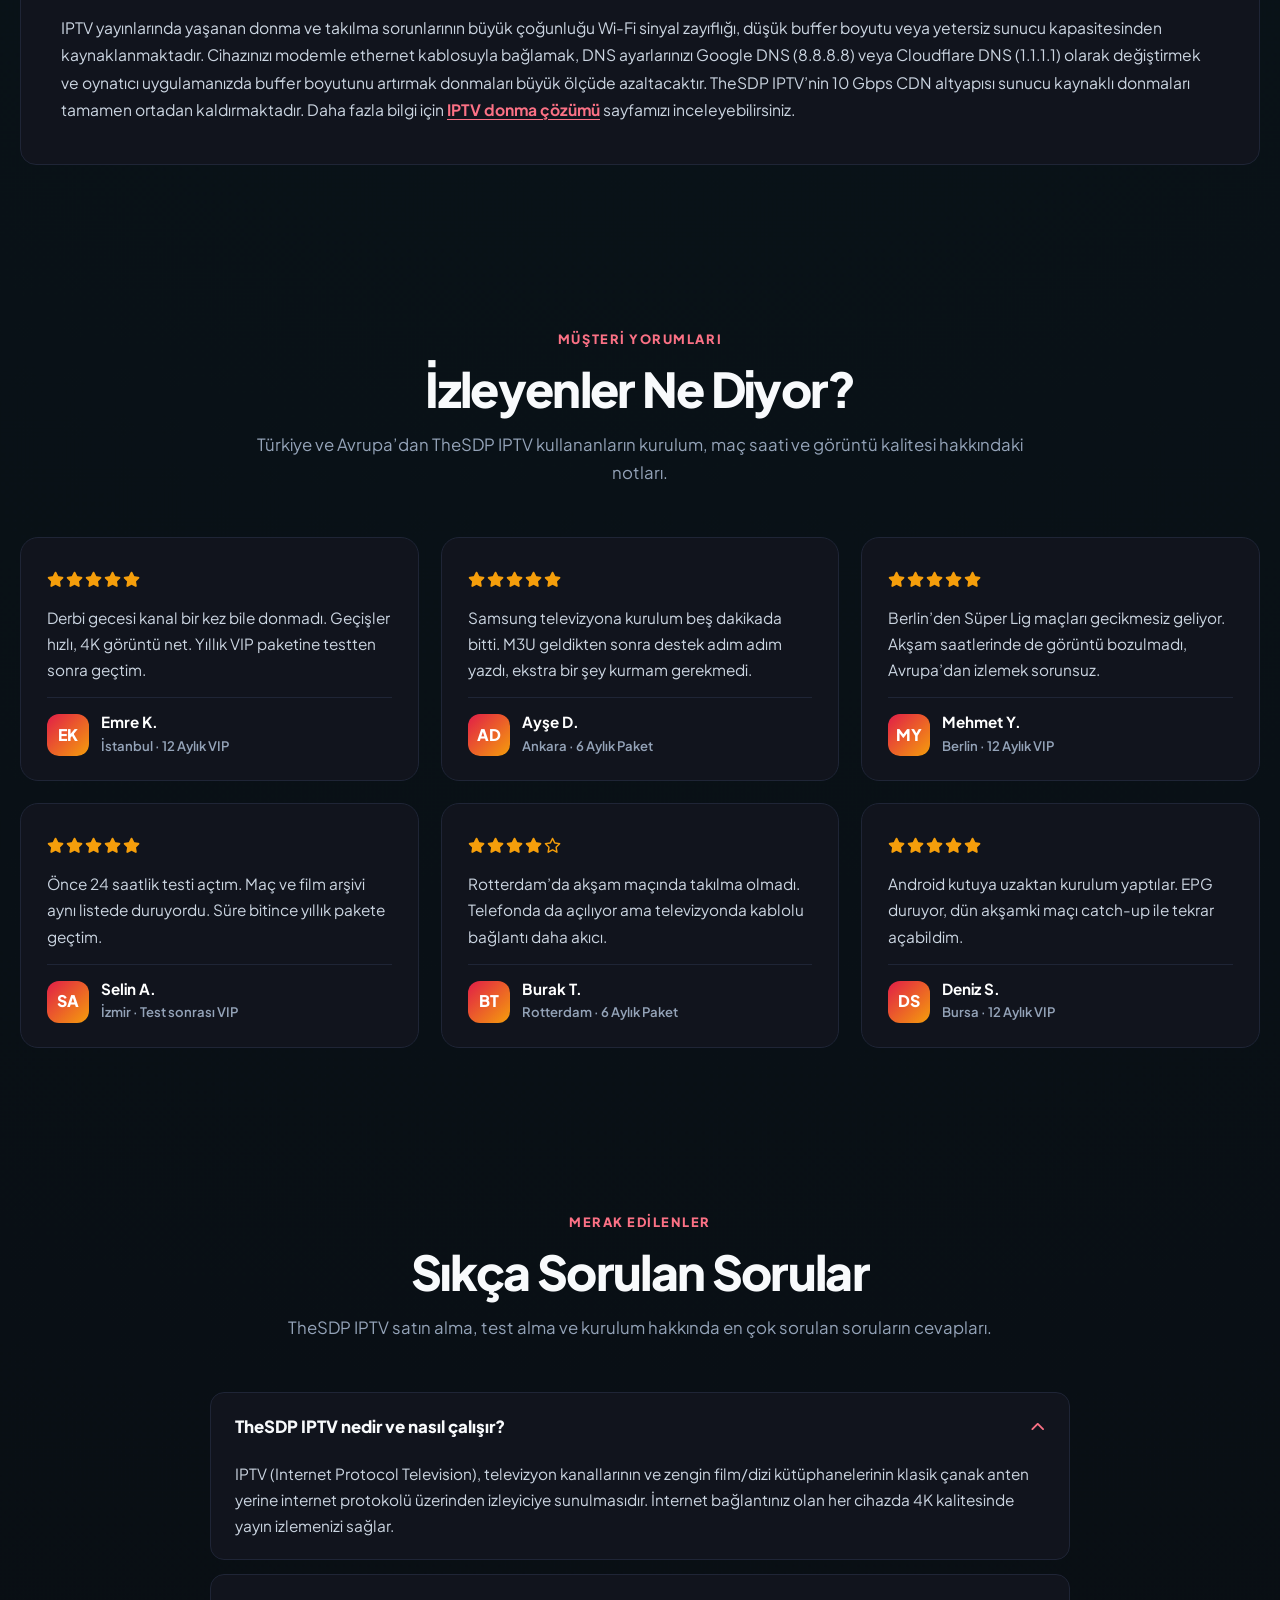
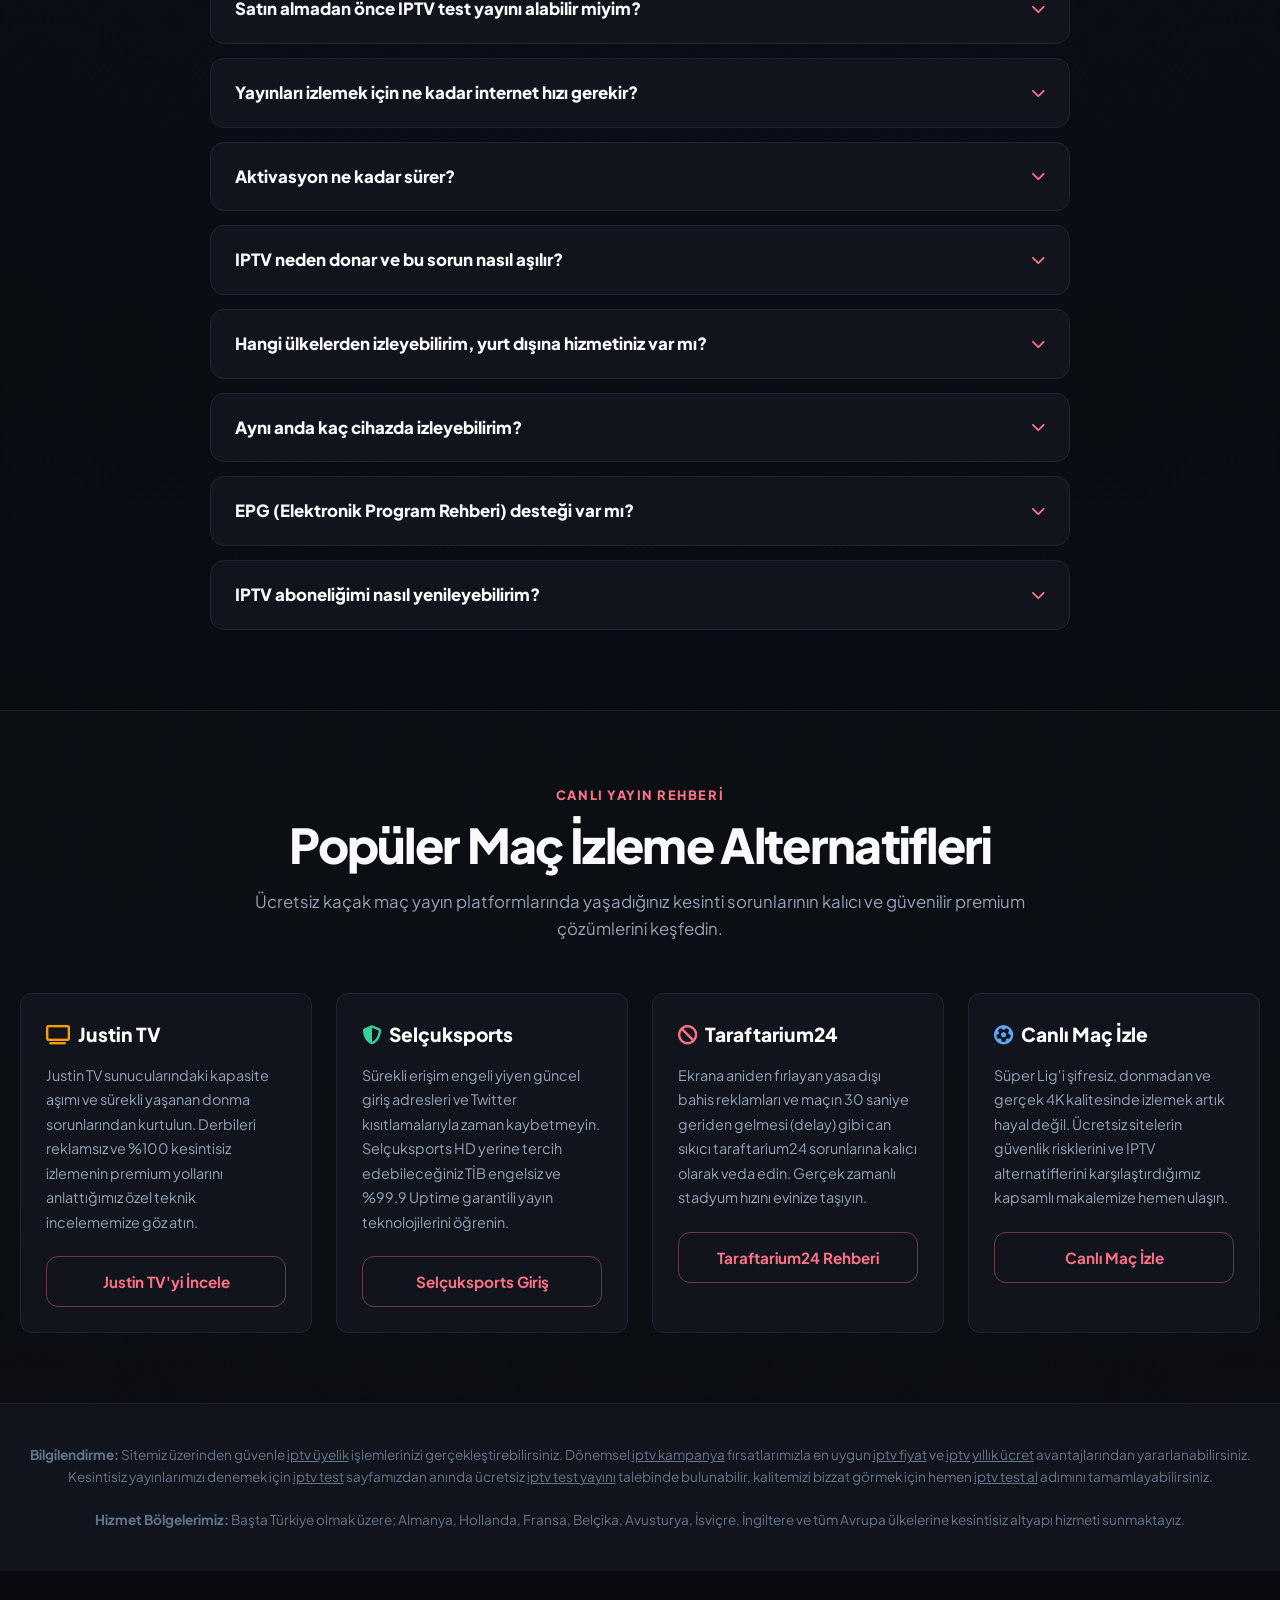
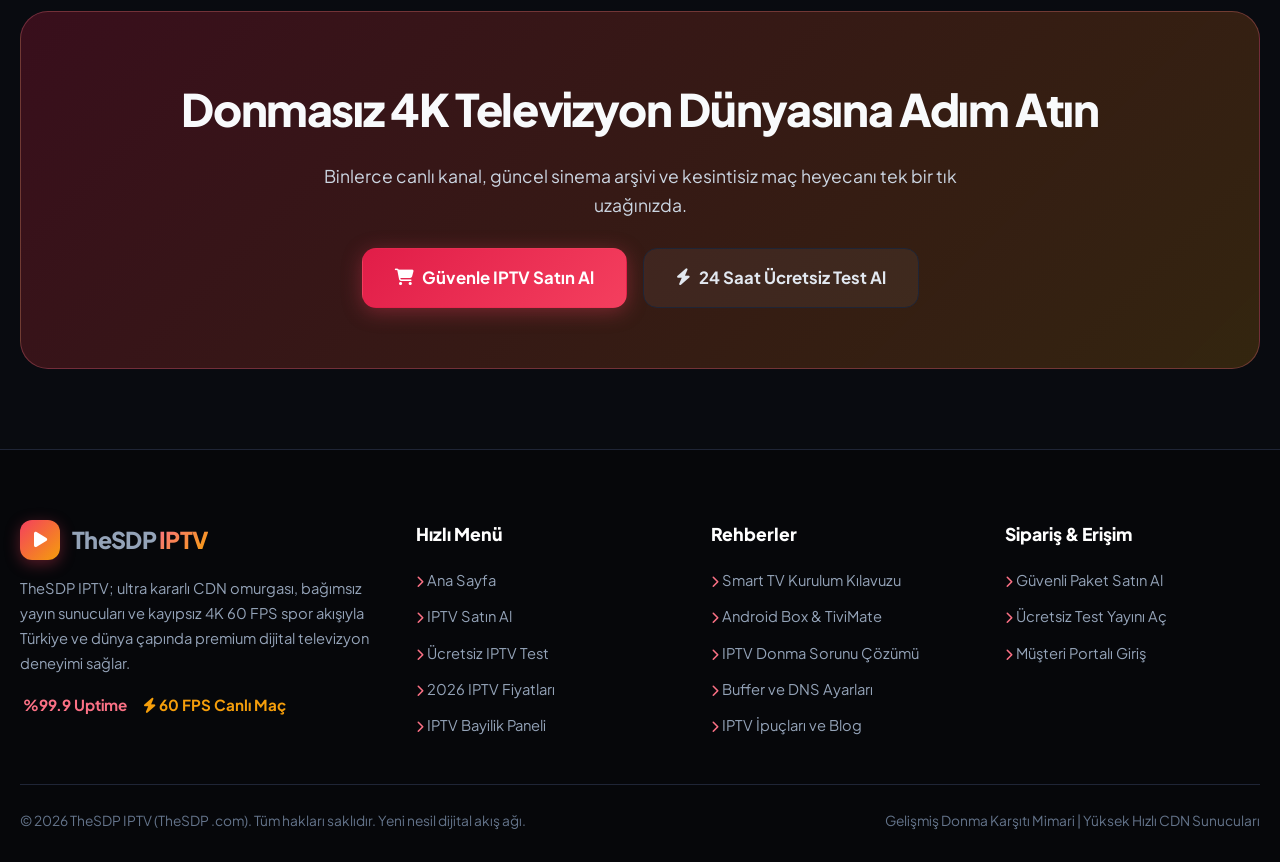
==== commit 97b1339d: "Update index.html" ====
--- a/index.html
+++ b/index.html
@@ -247,7 +247,7 @@
 <h1 class="hero-title">
 Kesintisiz <span class="gradient-text">IPTV Satın Al</span> - 4K Ultra HD Yayın Dünyası
 </h1>
-<p class="hero-updated"><time datetime="2026-09-29">Son güncelleme: 1 Ağustos 2026</time></p>
+<p class="hero-updated"><time datetime="2026-09-29">Son güncelleme: 2 Ağustos 2026</time></p>
 <p class="hero-lead">
 Canlı derbileri gecikmesiz izlemek için hemen <a href="/iptv-test" class="intext-link">24 saat iptv test al</a> adımını uygulayabilir veya en ucuz <a href="#paketler" class="intext-link">IPTV satın al</a> 12 aylık yıllık paketlerimizi değerlendirebilirsiniz.
 </p>
@@ -364,12 +364,12 @@
 <section id="guncelleme" style="padding: 40px 0 10px;">
 <div class="container">
 <div style="background: var(--surface, #11141d); border: 1px solid var(--surface-border, #1f2536); border-radius: 16px; padding: 28px 32px;">
-<span class="eyebrow">Son güncelleme: 1 Ağustos 2026</span>
+<span class="eyebrow">Son güncelleme: 2 Ağustos 2026</span>
 <h2 style="font-size:1.35rem; font-weight:800; color:#fff; margin:10px 0 14px;">Bu tarihte geçerli olanlar</h2>
 <ul style="margin:0 0 0 18px; color:#cbd5e1; line-height:1.8; font-size:0.98rem;">
-<li>12 aylık VIP 2200 TL, 6 aylık paket 1700 TL, test yayını 24 saat ve 0 TL. Bu tarifeler 1 Ağustos 2026 itibarıyla geçerlidir.</li>
+<li>12 aylık VIP 2200 TL, 6 aylık paket 1700 TL, test yayını 24 saat ve 0 TL. Bu tarifeler 2 Ağustos 2026 itibarıyla geçerlidir.</li>
 <li>Kurulum 3 adımdır: sipariş, ortalama 5 dakikada M3U kodu, Smart TV veya kutuya giriş.</li>
-<li>1 Ağustos düzeltmesi: mobil test sayfasında taşan düğmeler alt alta alındı. Masaüstü düzeni aynı kaldı.</li>
+<li>2 Ağustos düzeltmesi: mobil test sayfasında taşan düğmeler alt alta alındı. Masaüstü düzeni aynı kaldı.</li>
 </ul>
 </div>
 </div>
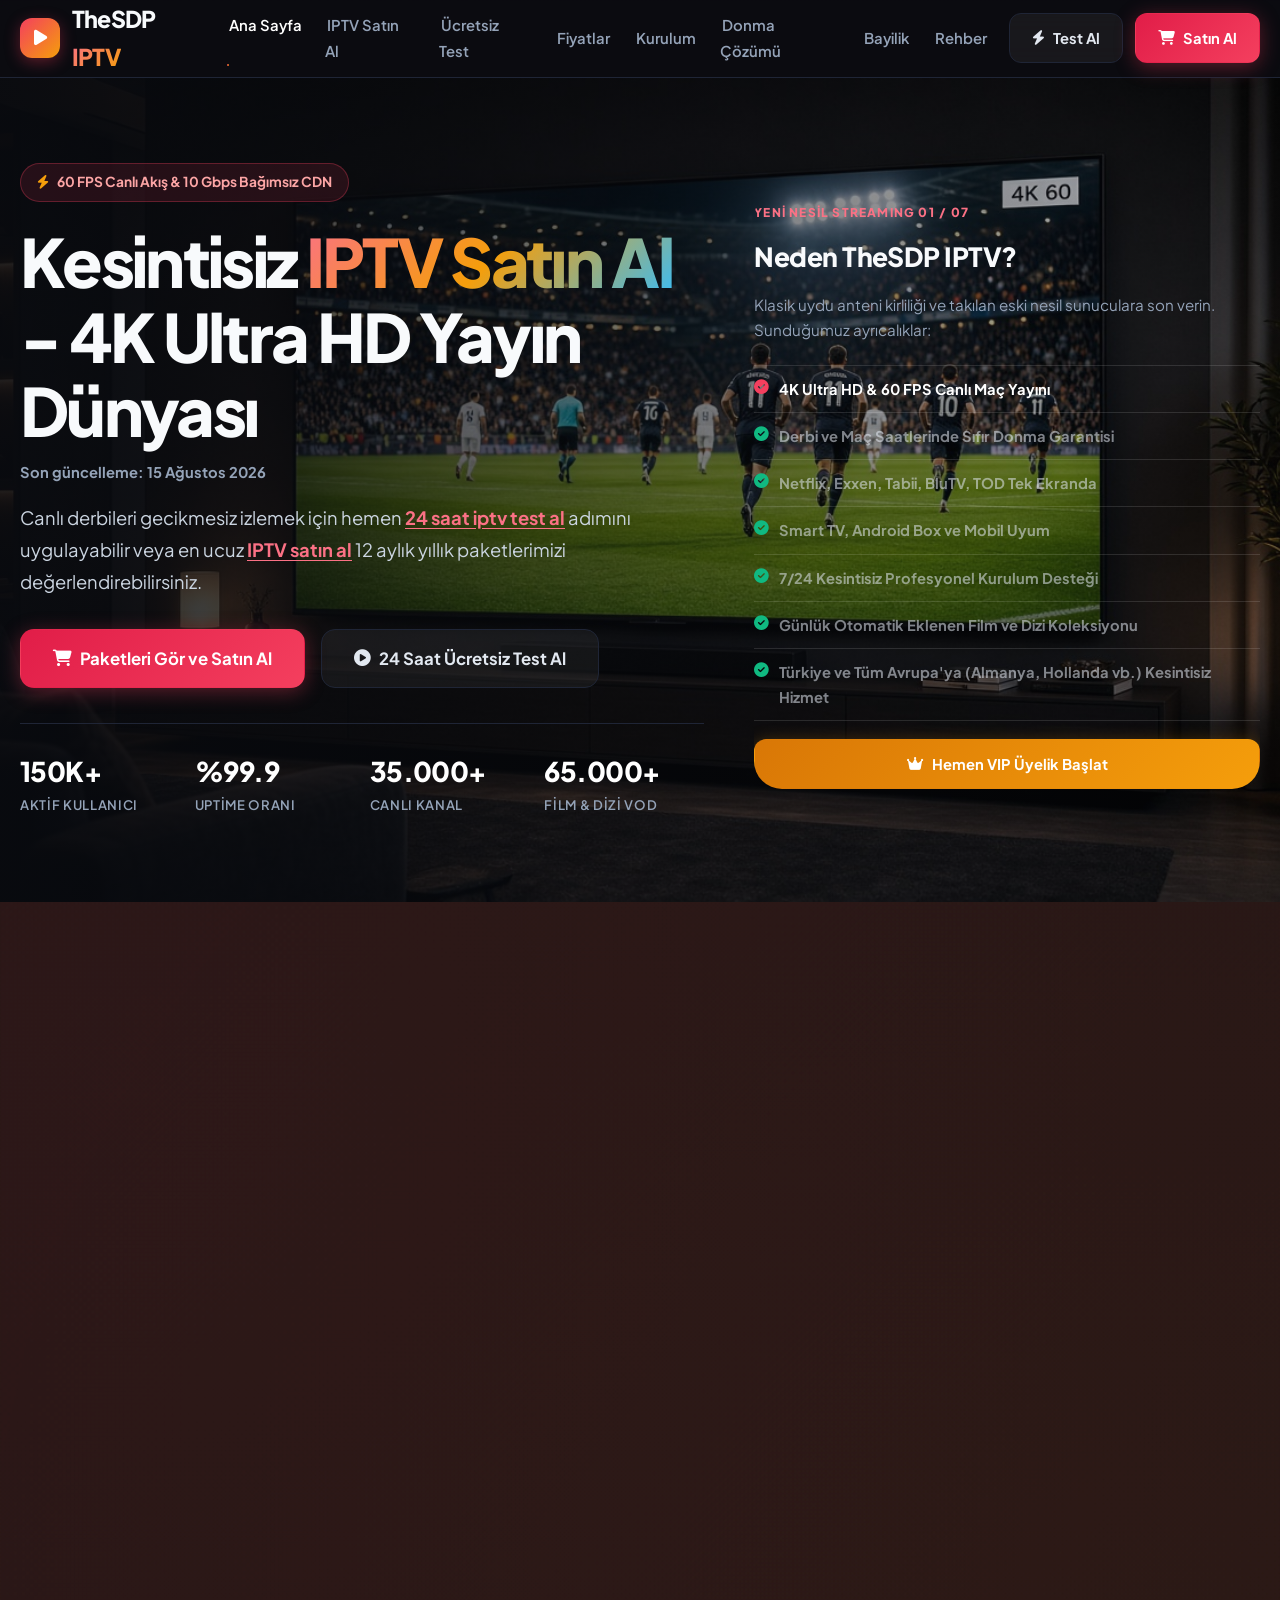
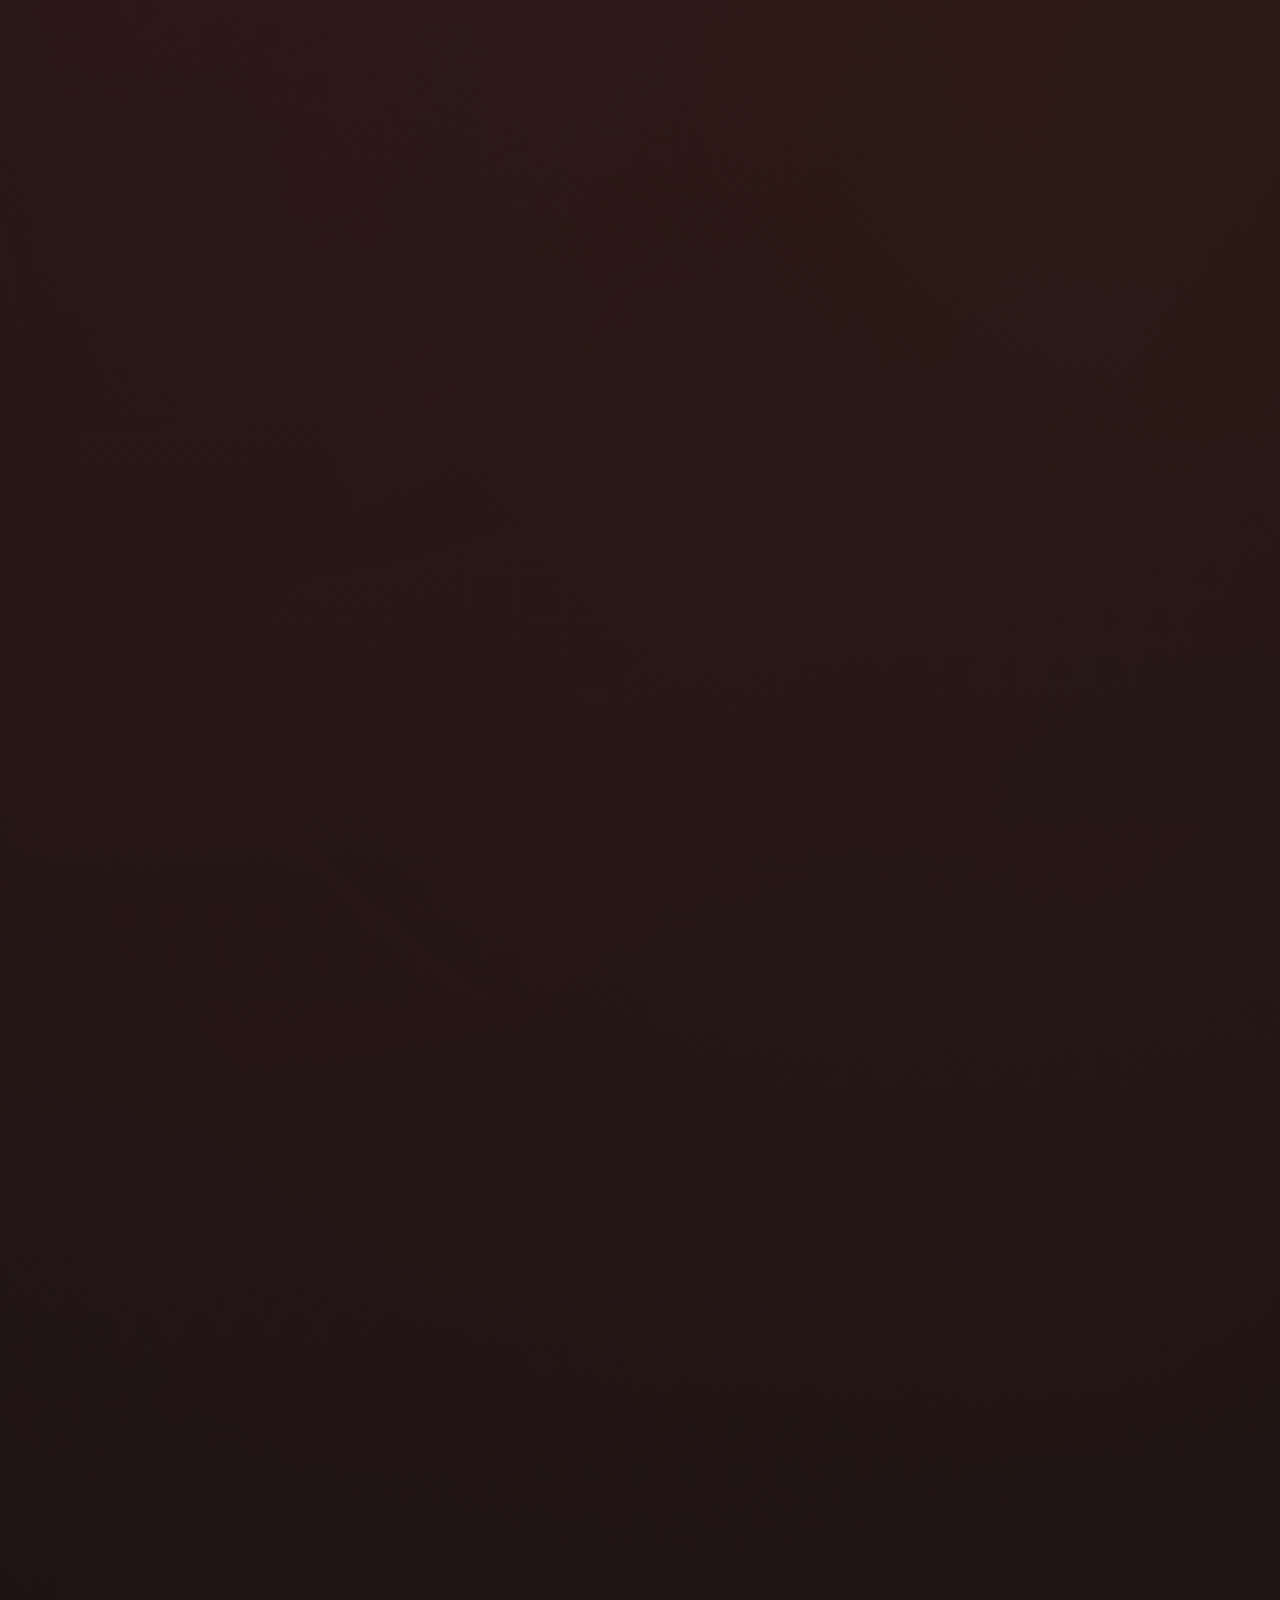
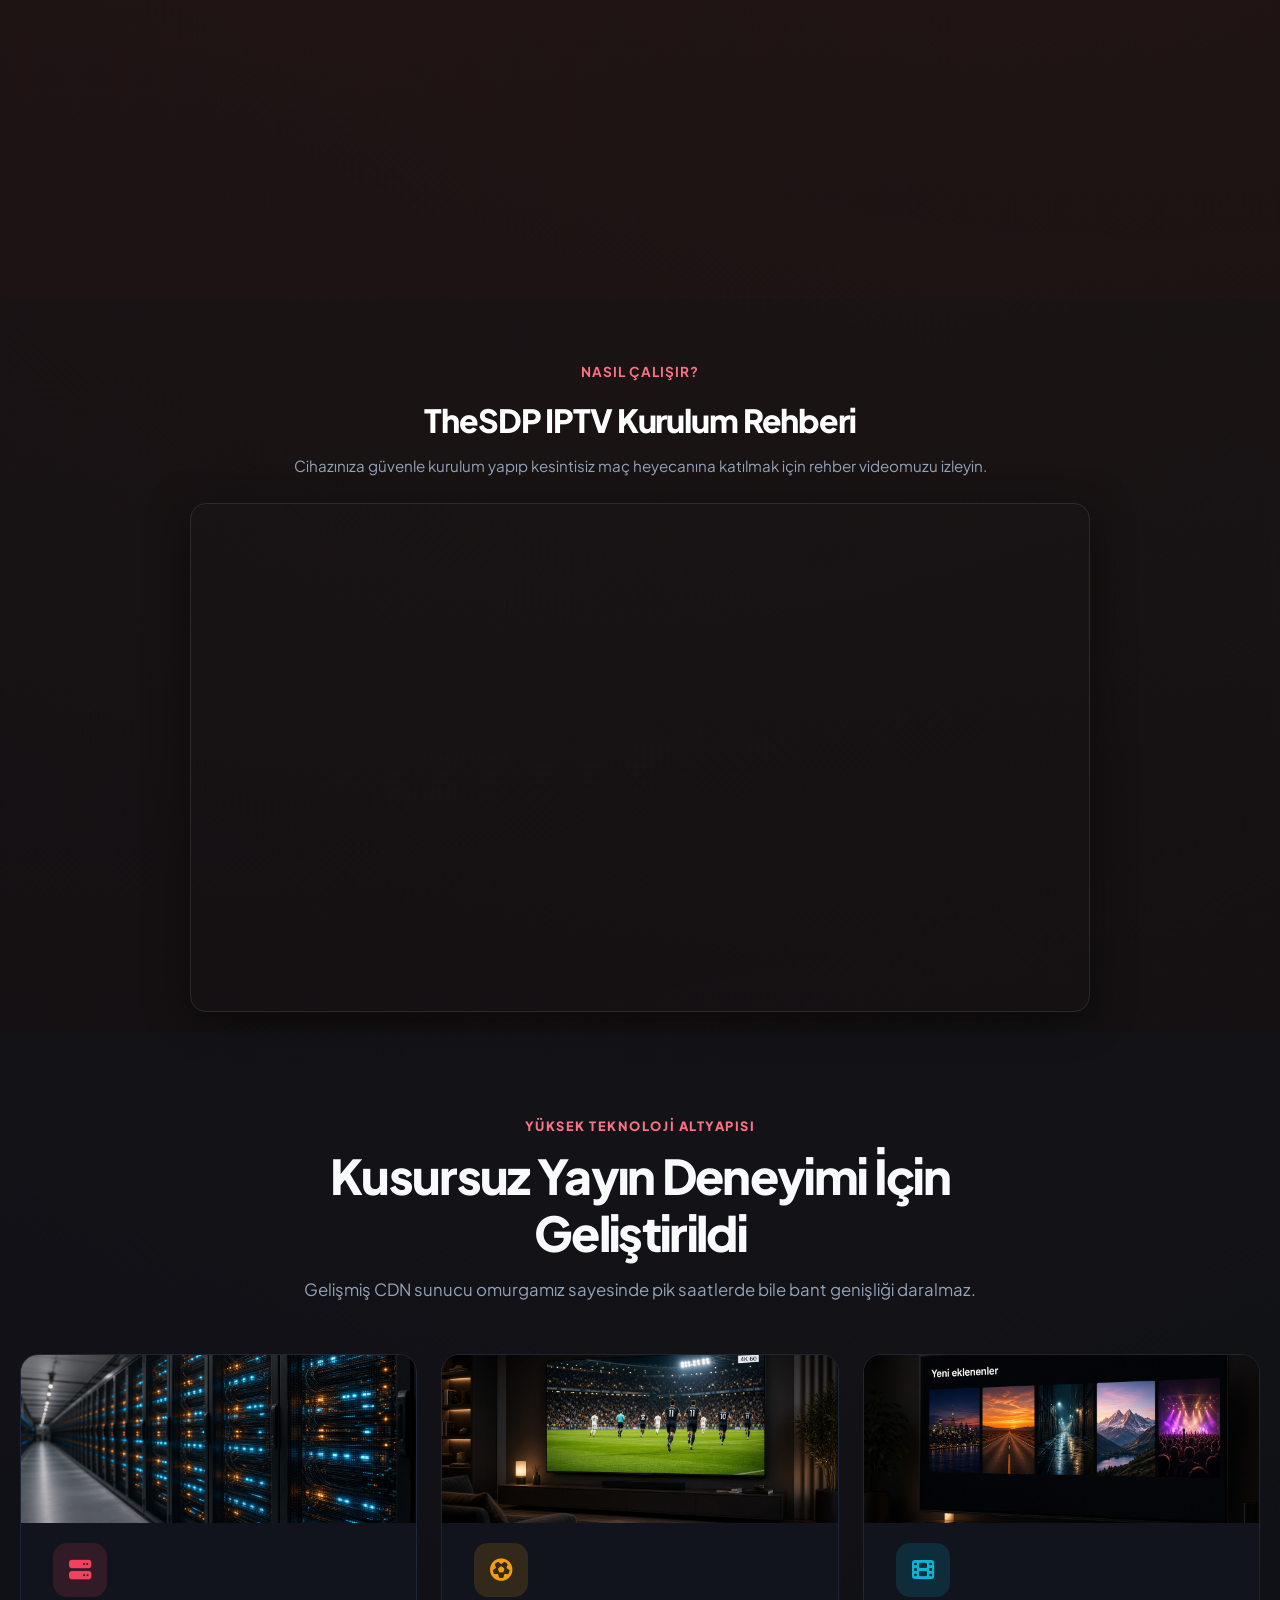
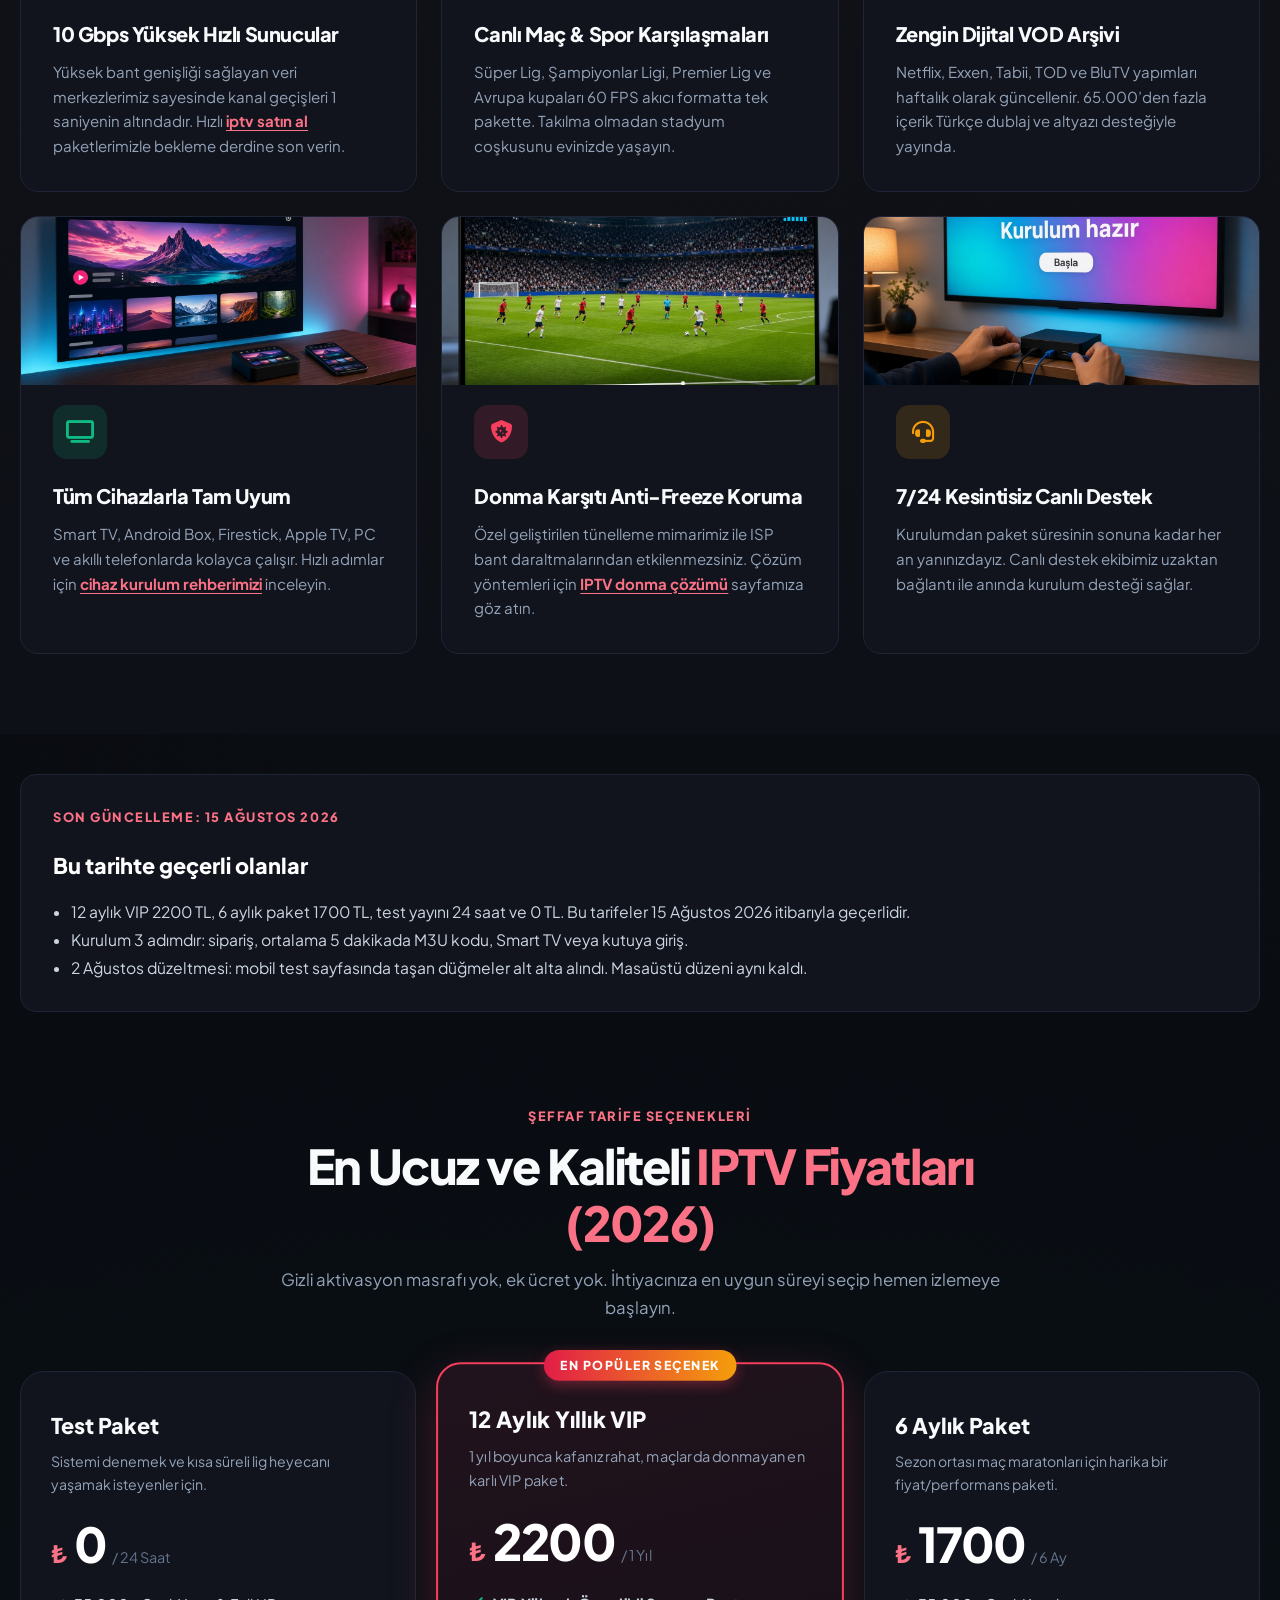
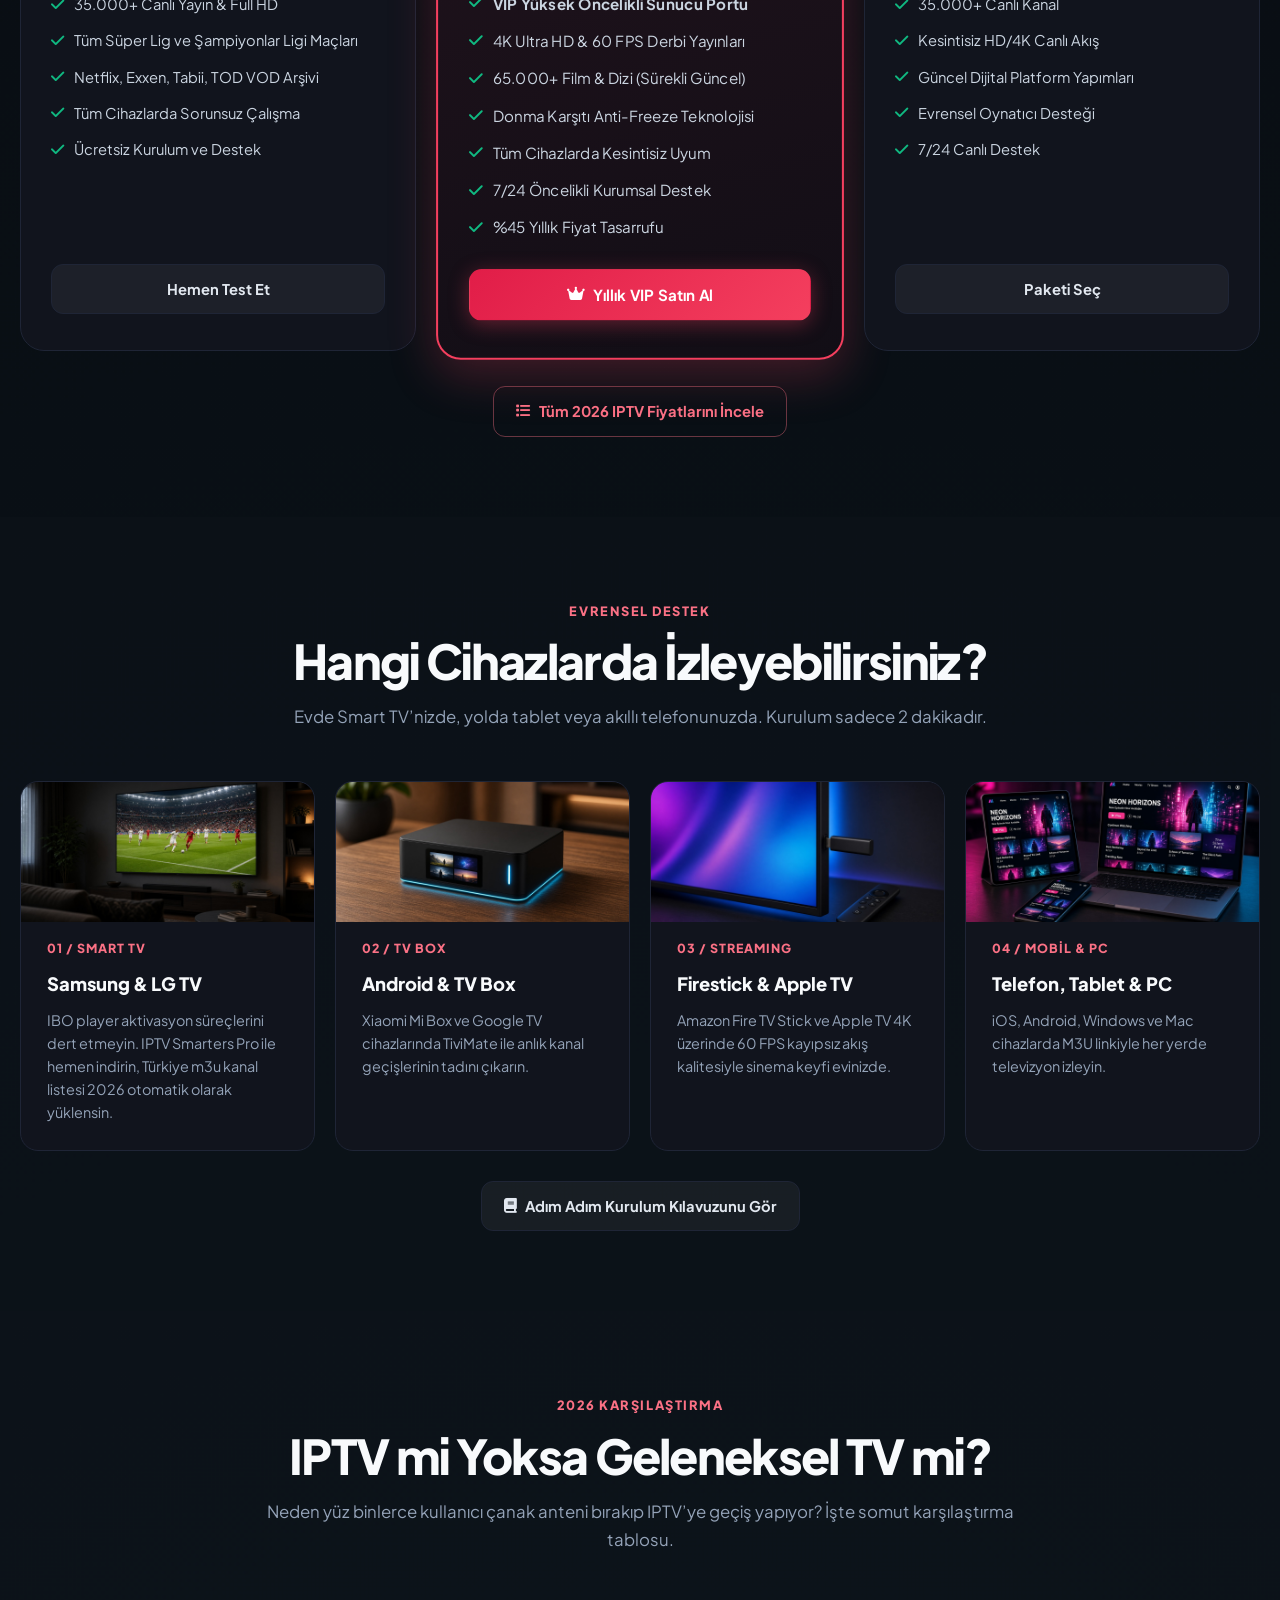
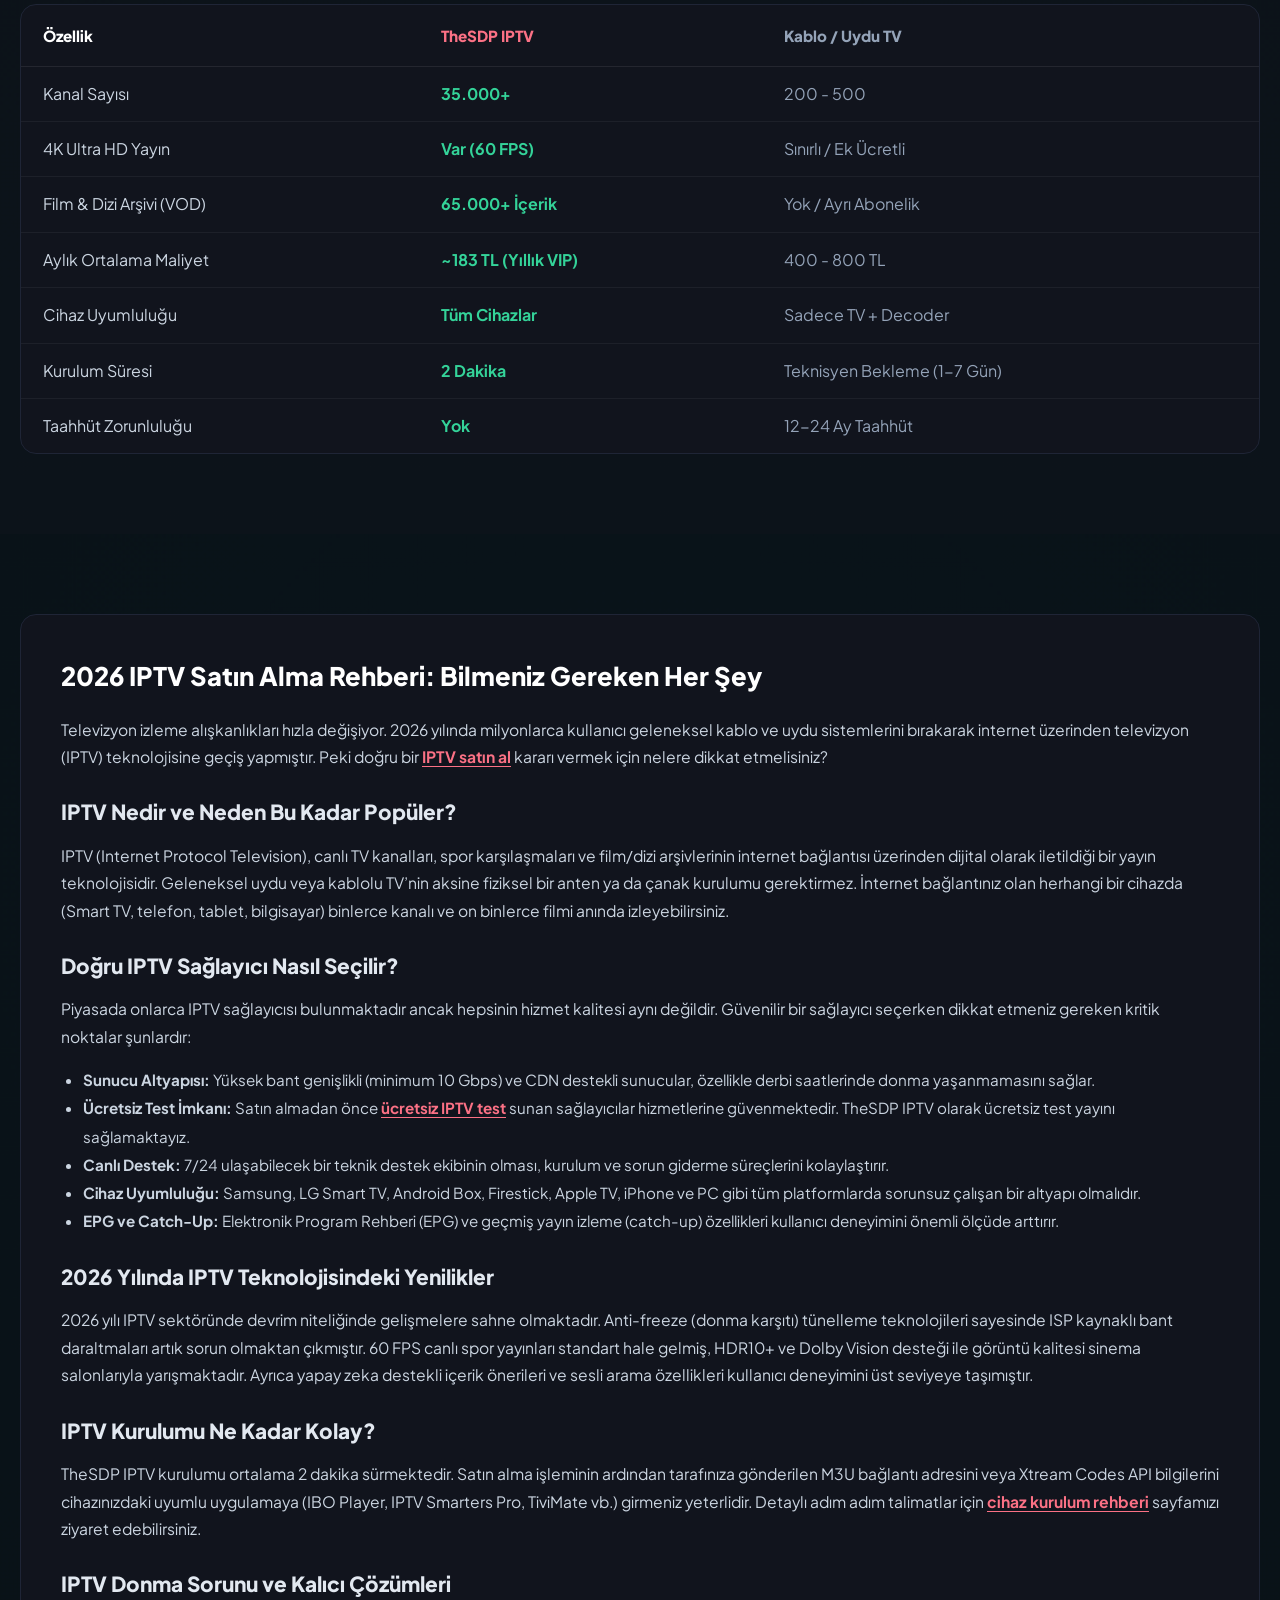
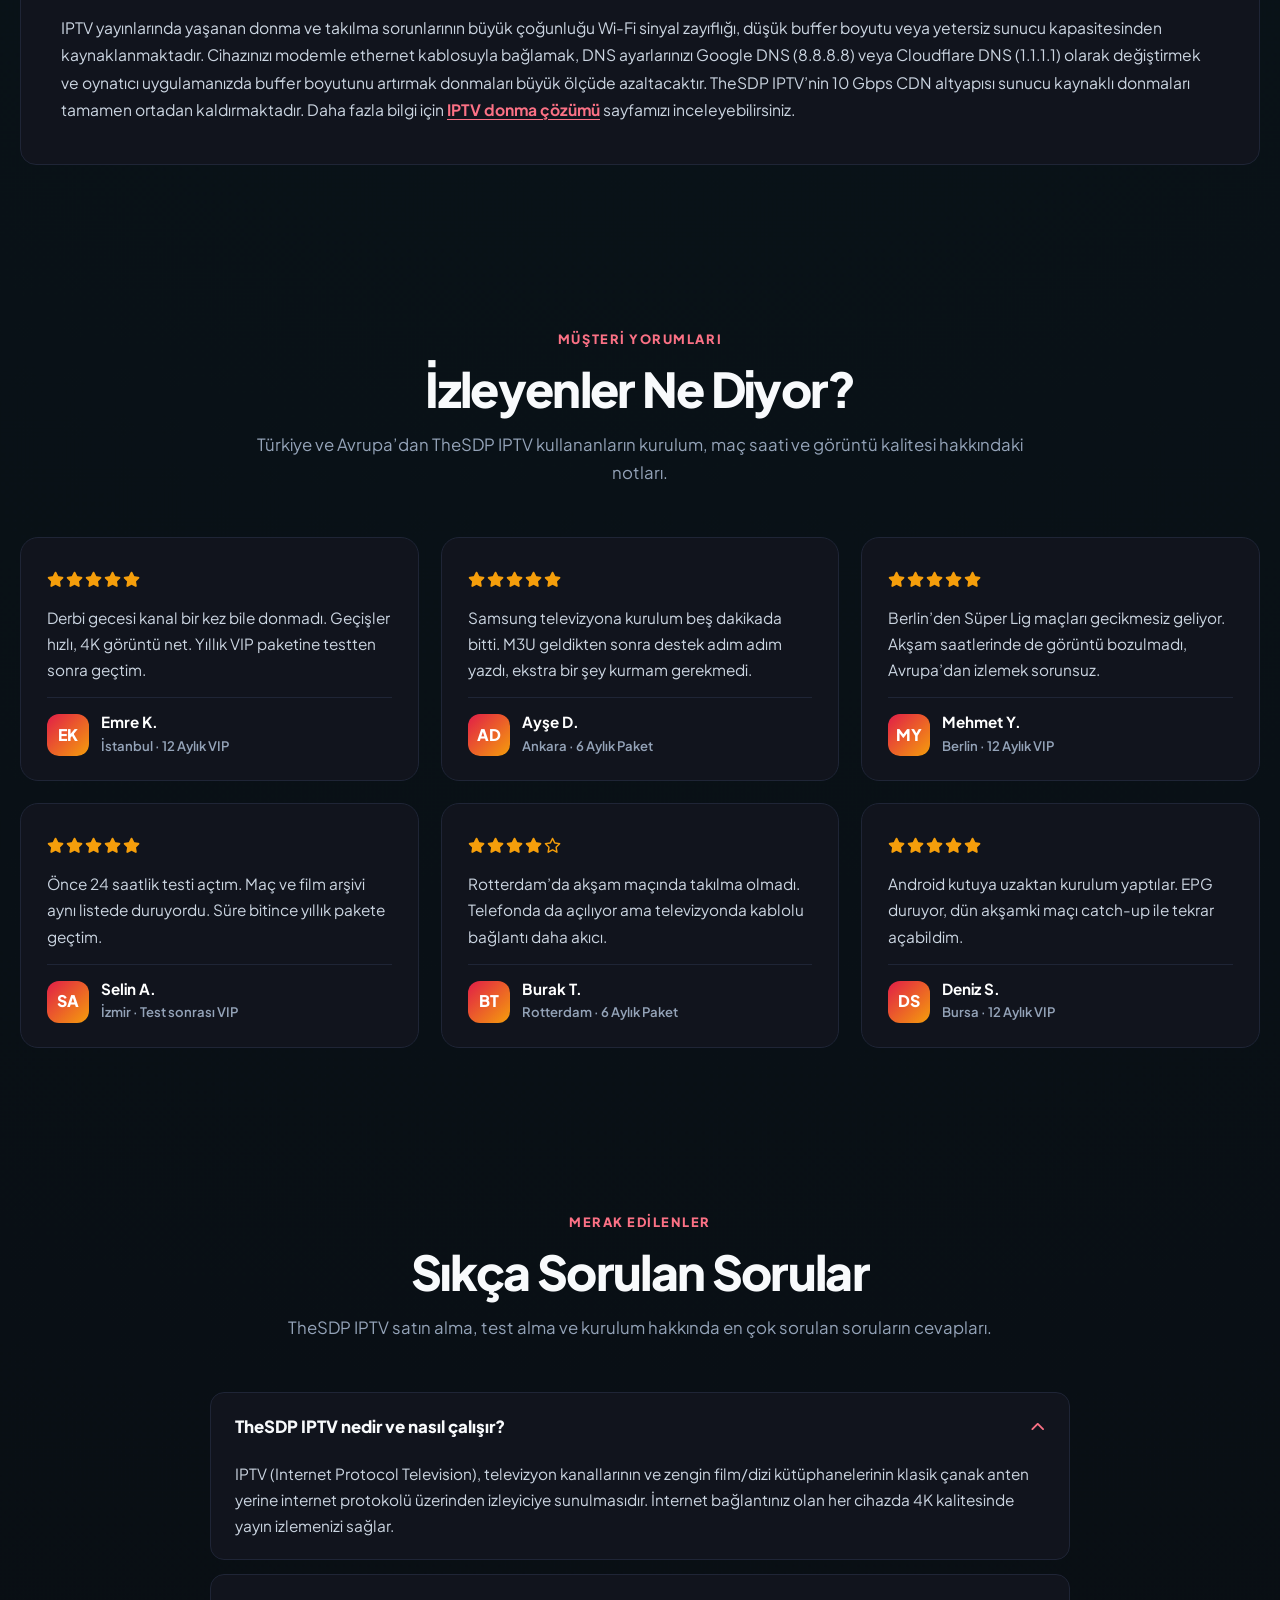
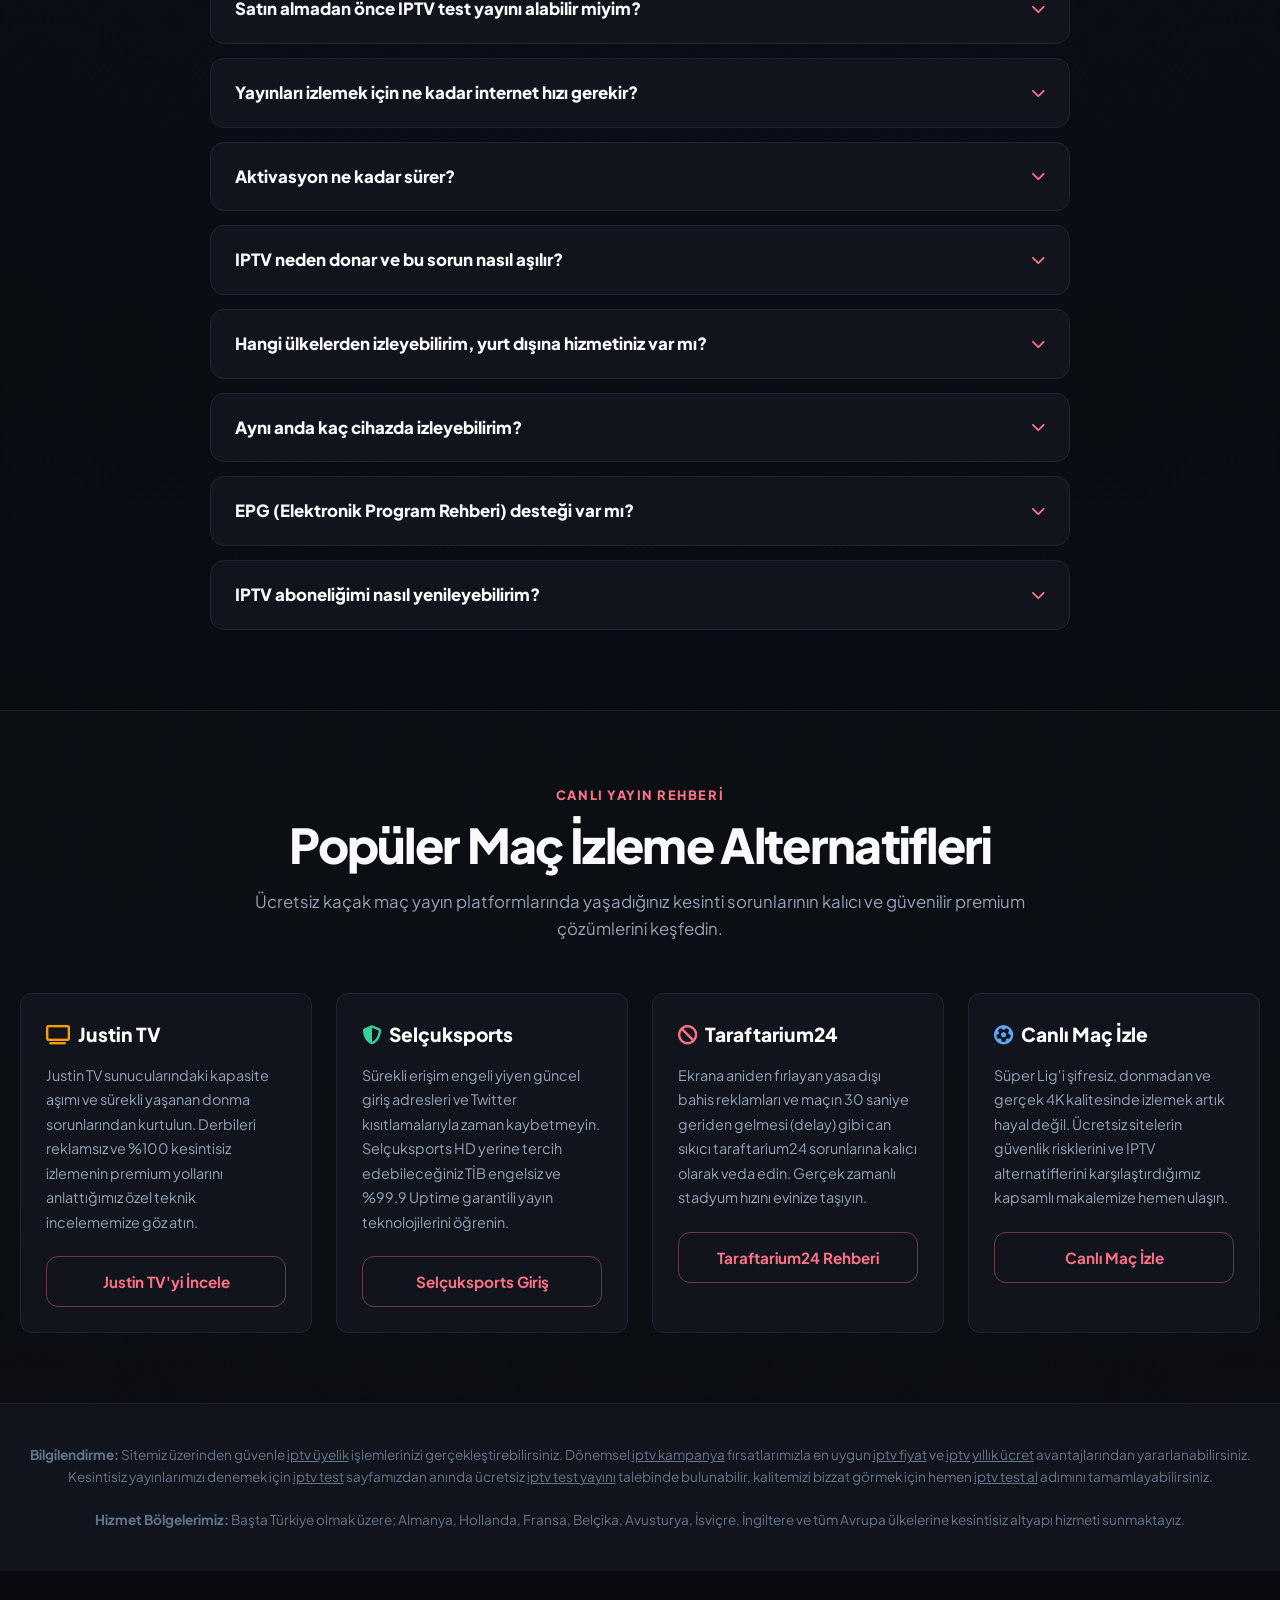
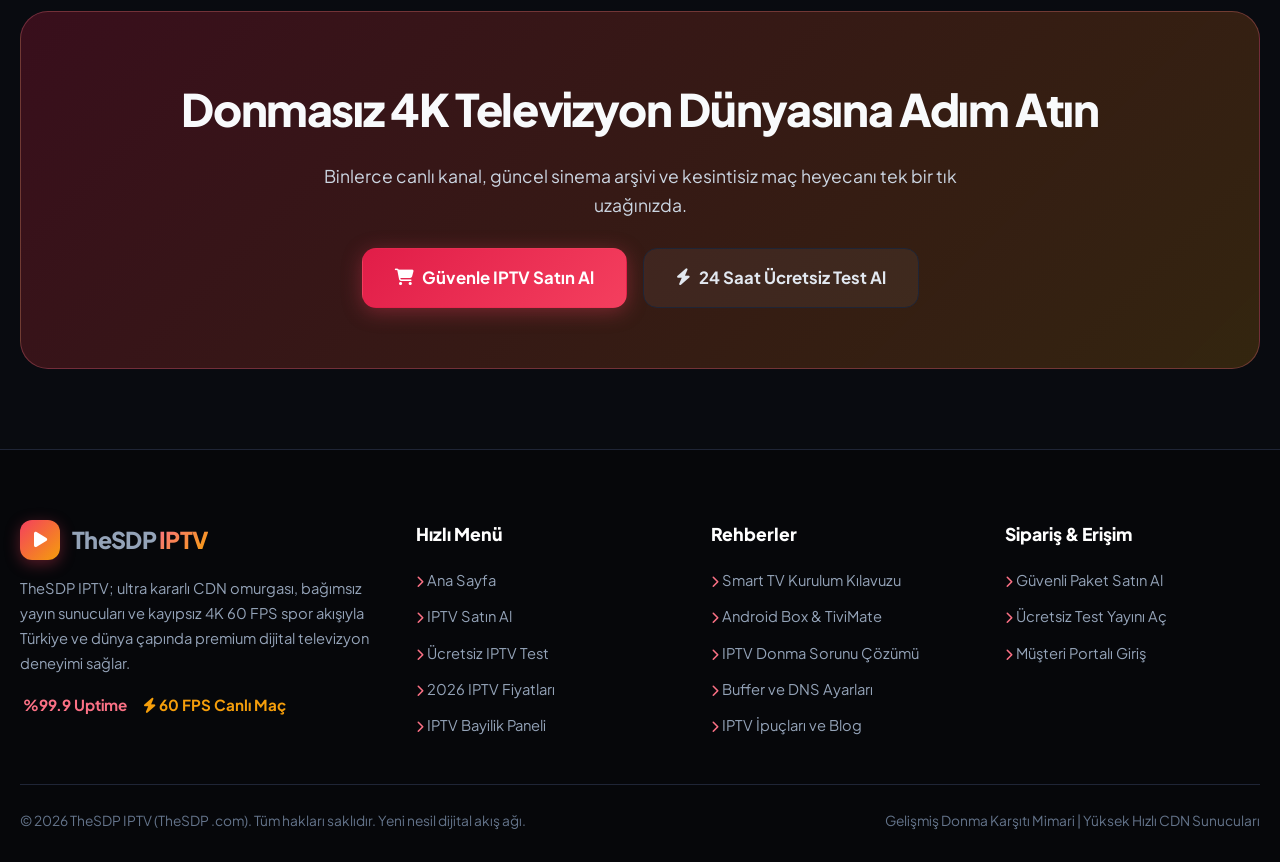
==== commit 78e88a3e: "Update index.html" ====
--- a/index.html
+++ b/index.html
@@ -247,7 +247,7 @@
 <h1 class="hero-title">
 Kesintisiz <span class="gradient-text">IPTV Satın Al</span> - 4K Ultra HD Yayın Dünyası
 </h1>
-<p class="hero-updated"><time datetime="2026-09-29">Son güncelleme: 2 Ağustos 2026</time></p>
+<p class="hero-updated"><time datetime="2026-09-29">Son güncelleme: 15 Ağustos 2026</time></p>
 <p class="hero-lead">
 Canlı derbileri gecikmesiz izlemek için hemen <a href="/iptv-test" class="intext-link">24 saat iptv test al</a> adımını uygulayabilir veya en ucuz <a href="#paketler" class="intext-link">IPTV satın al</a> 12 aylık yıllık paketlerimizi değerlendirebilirsiniz.
 </p>
@@ -364,10 +364,10 @@
 <section id="guncelleme" style="padding: 40px 0 10px;">
 <div class="container">
 <div style="background: var(--surface, #11141d); border: 1px solid var(--surface-border, #1f2536); border-radius: 16px; padding: 28px 32px;">
-<span class="eyebrow">Son güncelleme: 2 Ağustos 2026</span>
+<span class="eyebrow">Son güncelleme: 15 Ağustos 2026</span>
 <h2 style="font-size:1.35rem; font-weight:800; color:#fff; margin:10px 0 14px;">Bu tarihte geçerli olanlar</h2>
 <ul style="margin:0 0 0 18px; color:#cbd5e1; line-height:1.8; font-size:0.98rem;">
-<li>12 aylık VIP 2200 TL, 6 aylık paket 1700 TL, test yayını 24 saat ve 0 TL. Bu tarifeler 2 Ağustos 2026 itibarıyla geçerlidir.</li>
+<li>12 aylık VIP 2200 TL, 6 aylık paket 1700 TL, test yayını 24 saat ve 0 TL. Bu tarifeler 15 Ağustos 2026 itibarıyla geçerlidir.</li>
 <li>Kurulum 3 adımdır: sipariş, ortalama 5 dakikada M3U kodu, Smart TV veya kutuya giriş.</li>
 <li>2 Ağustos düzeltmesi: mobil test sayfasında taşan düğmeler alt alta alındı. Masaüstü düzeni aynı kaldı.</li>
 </ul>
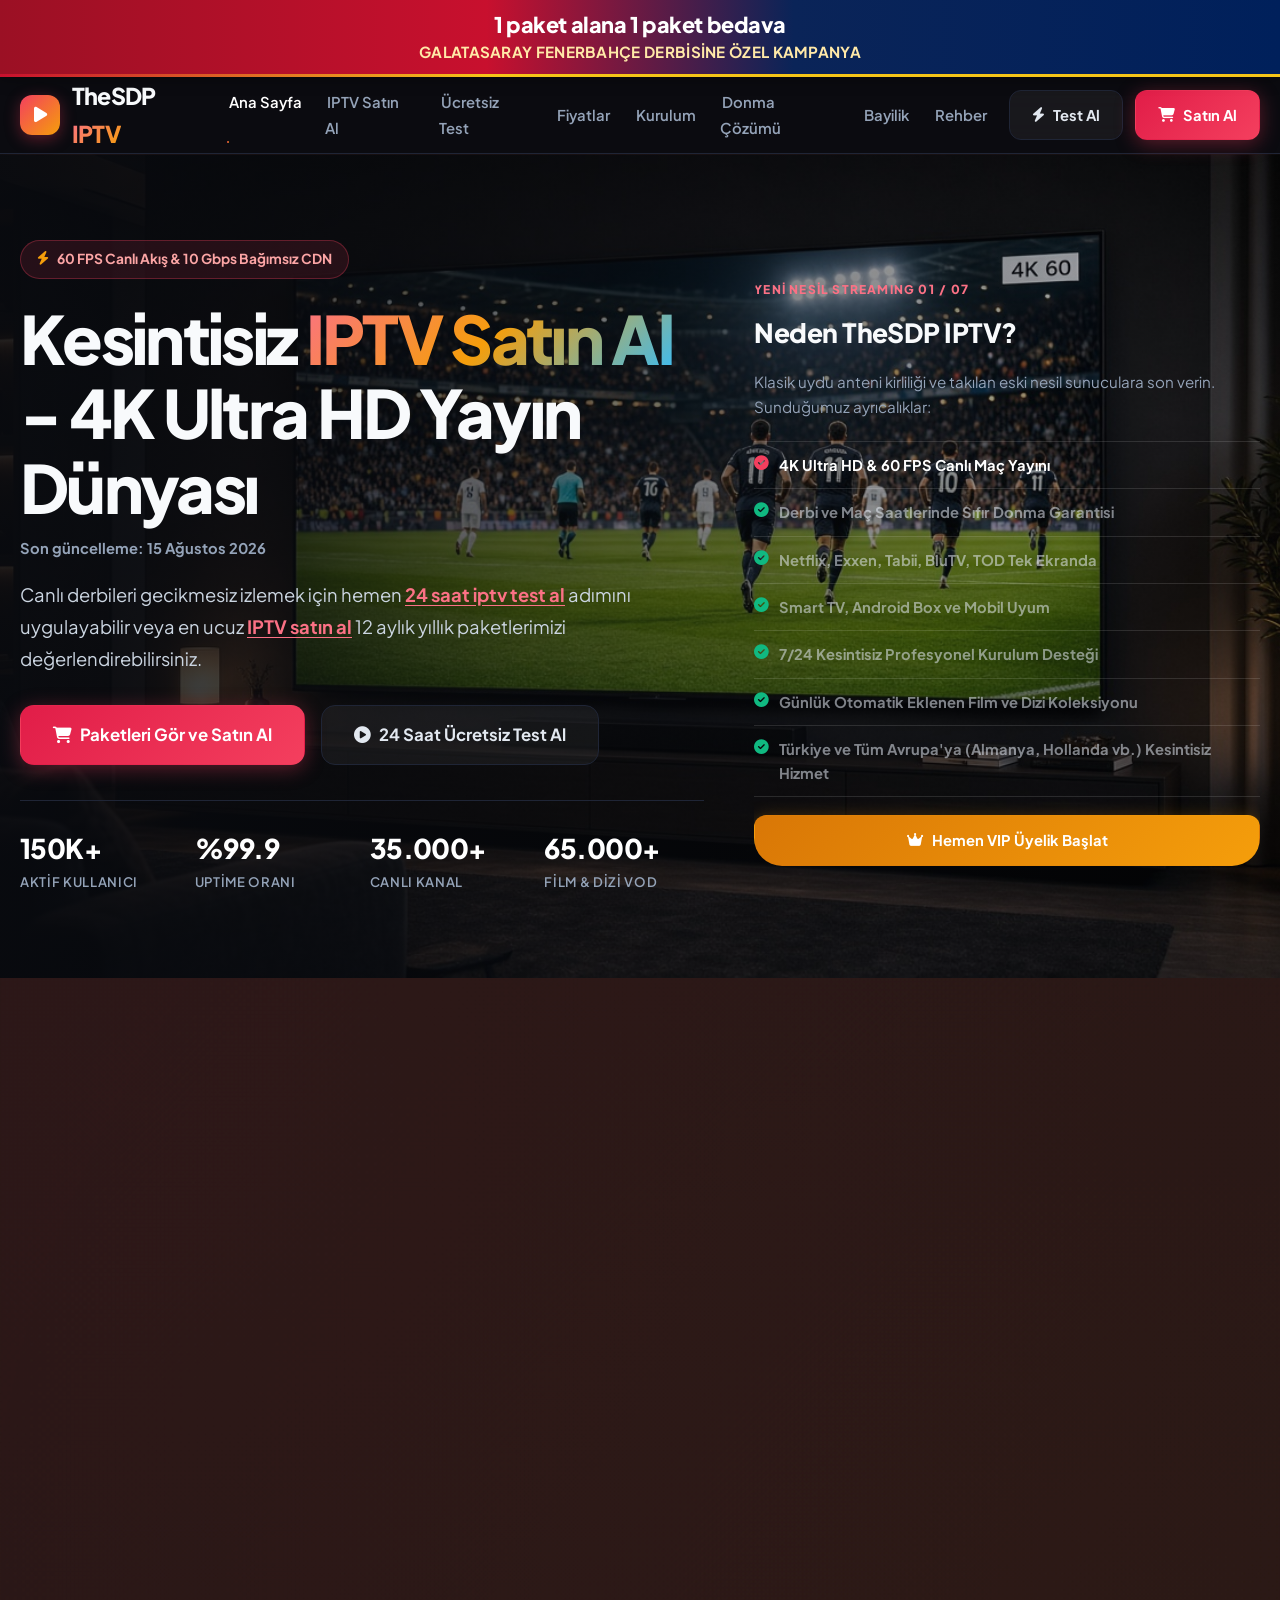
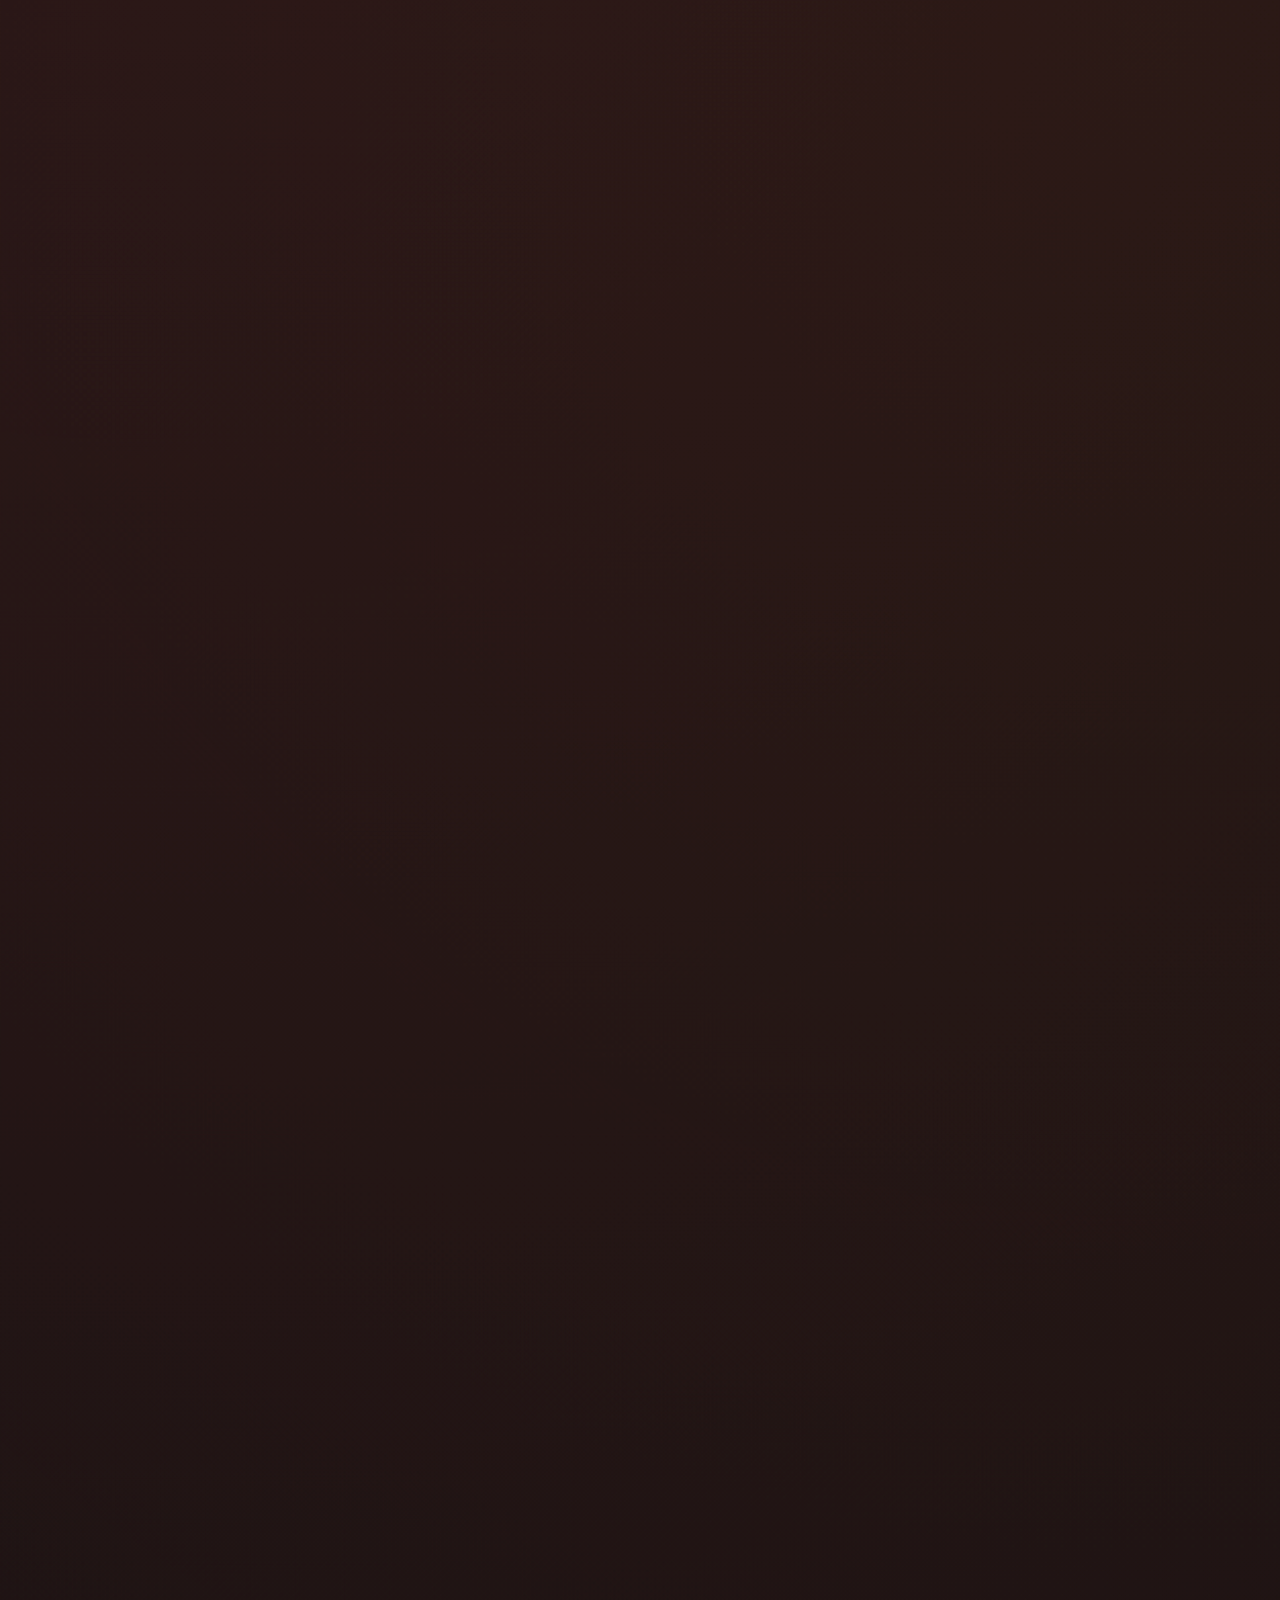
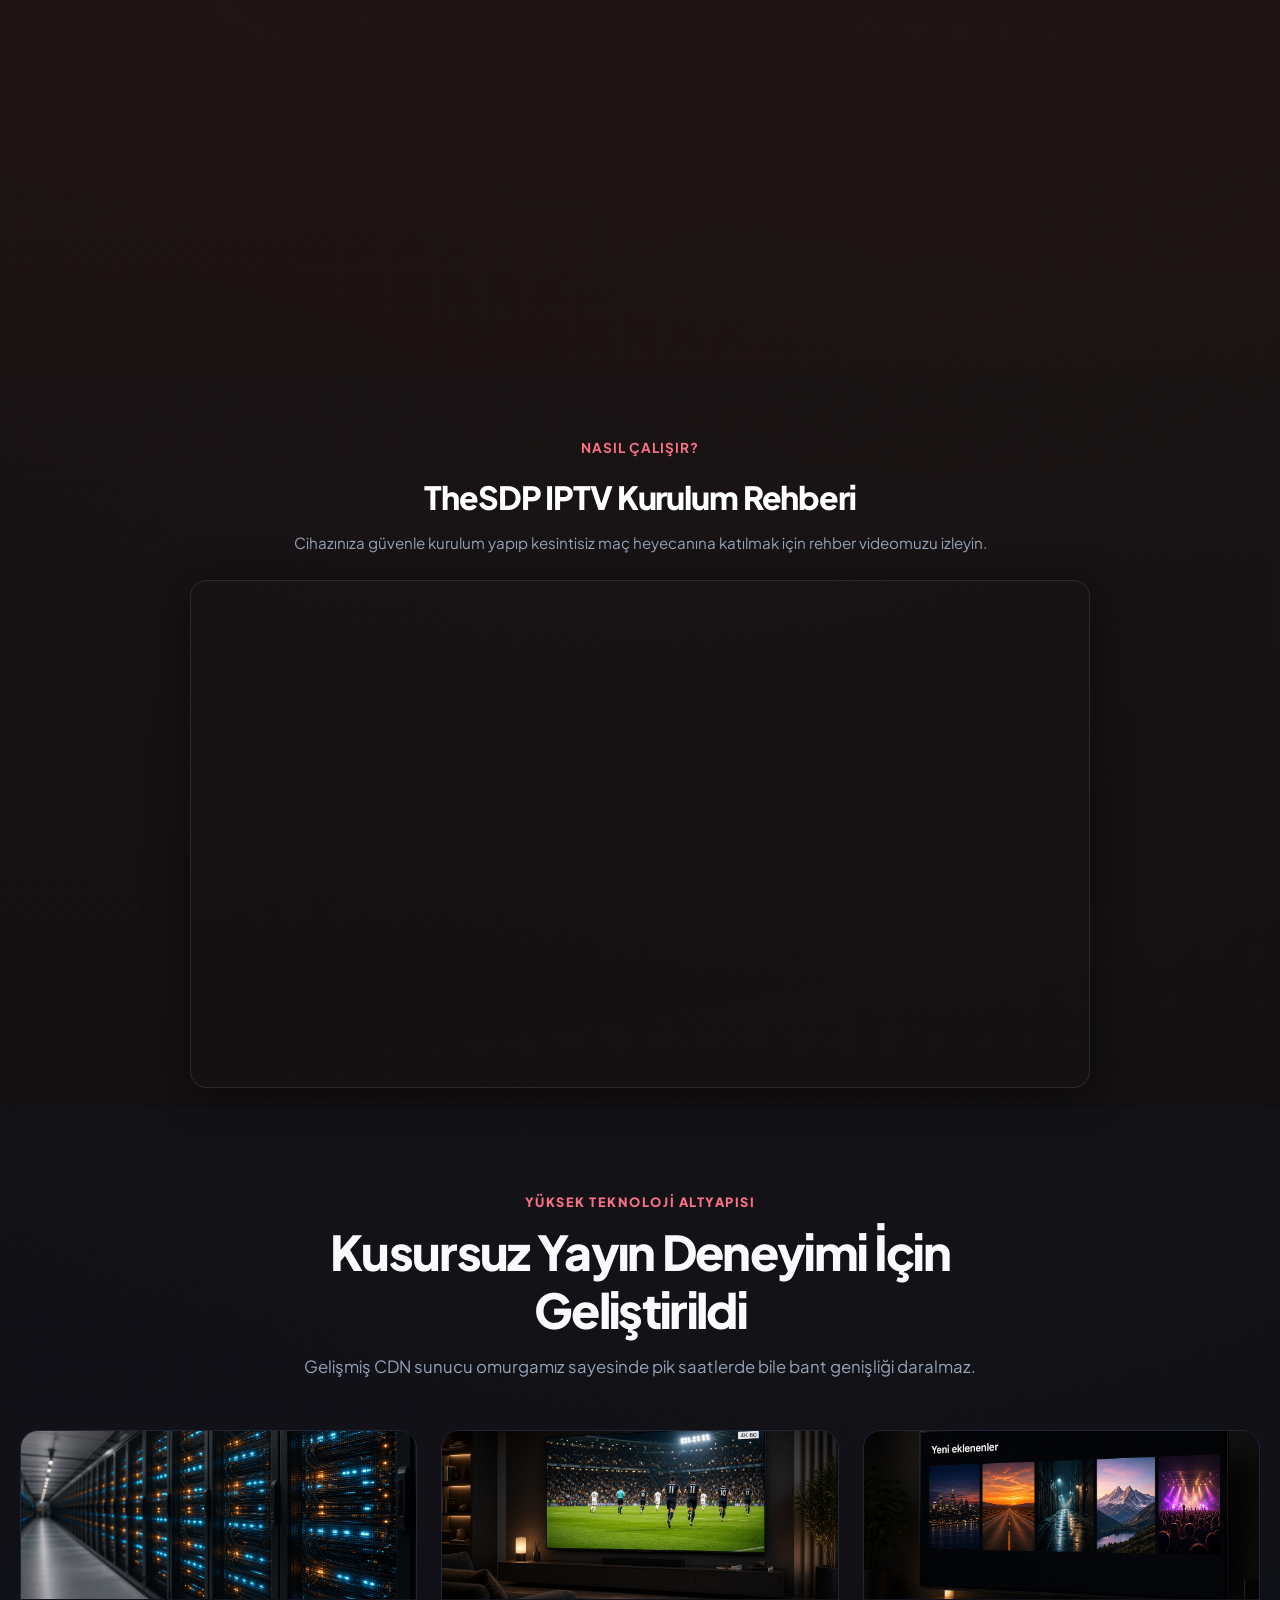
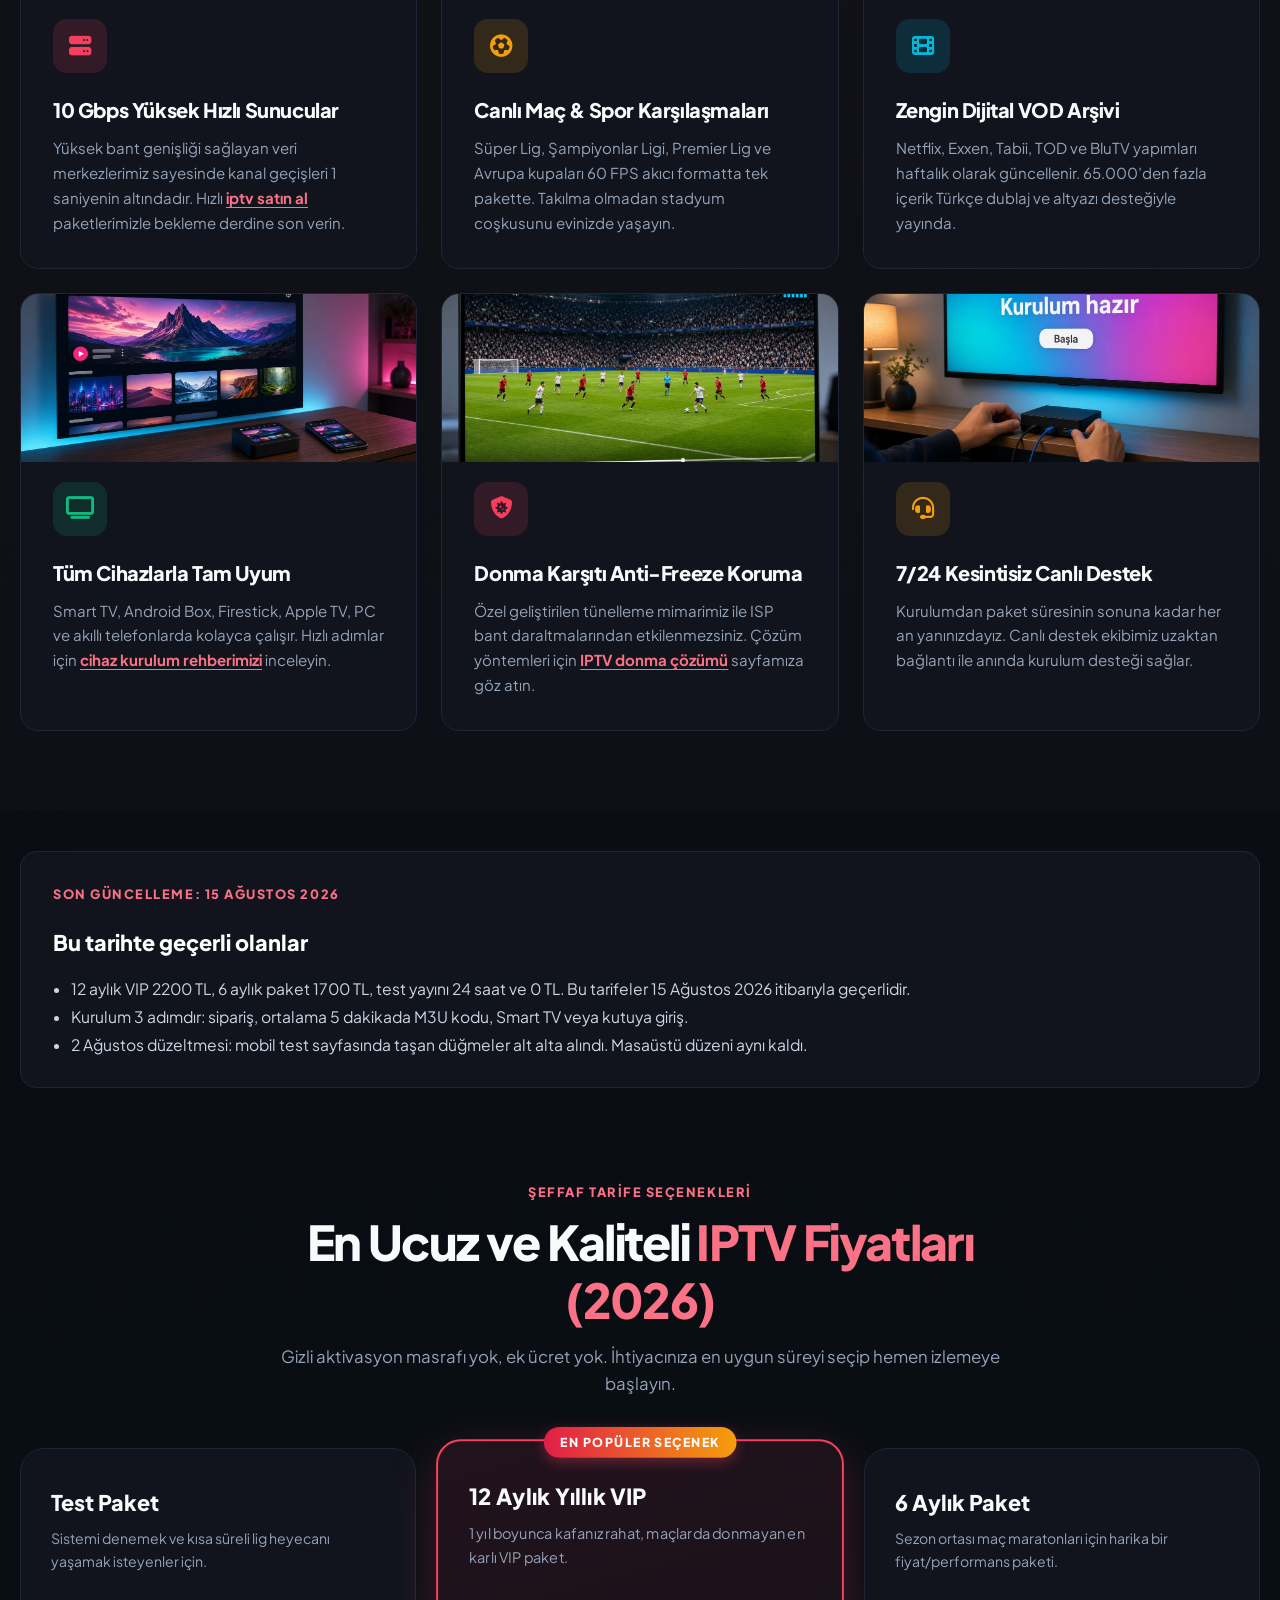
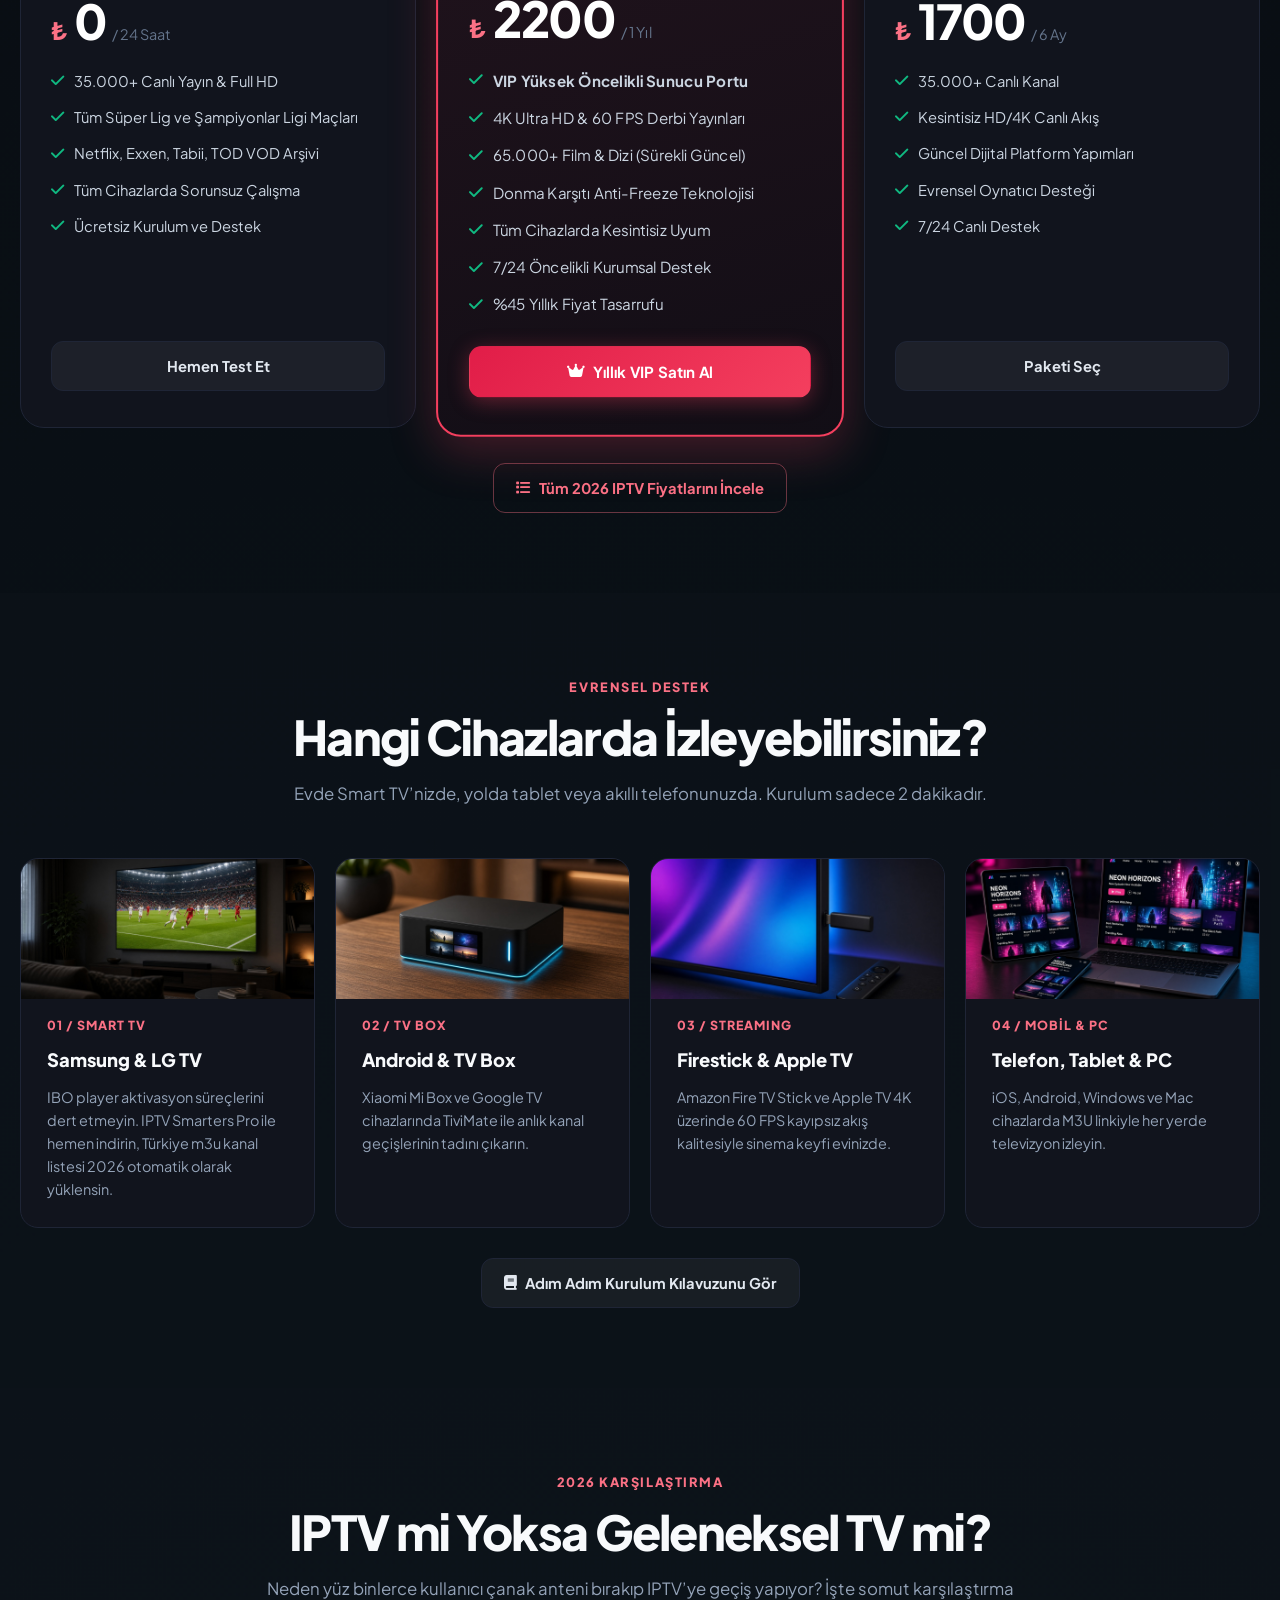
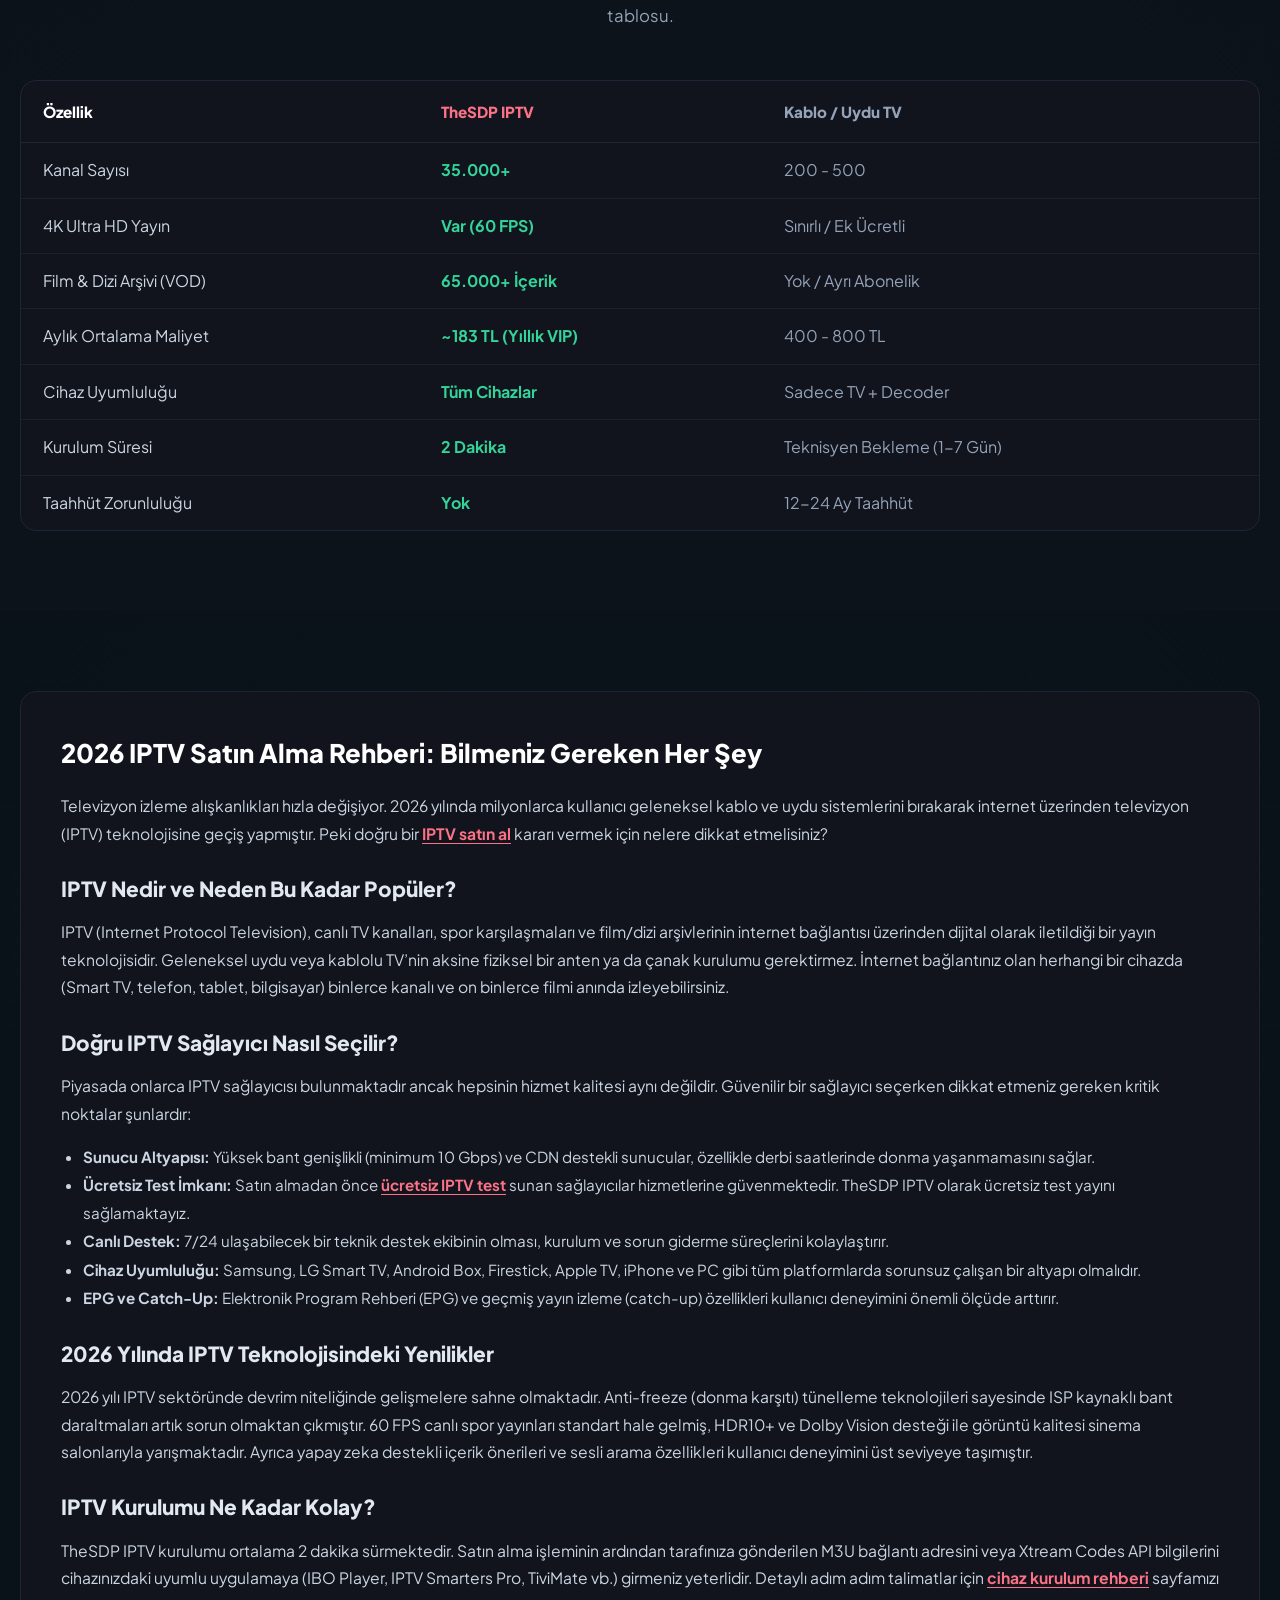
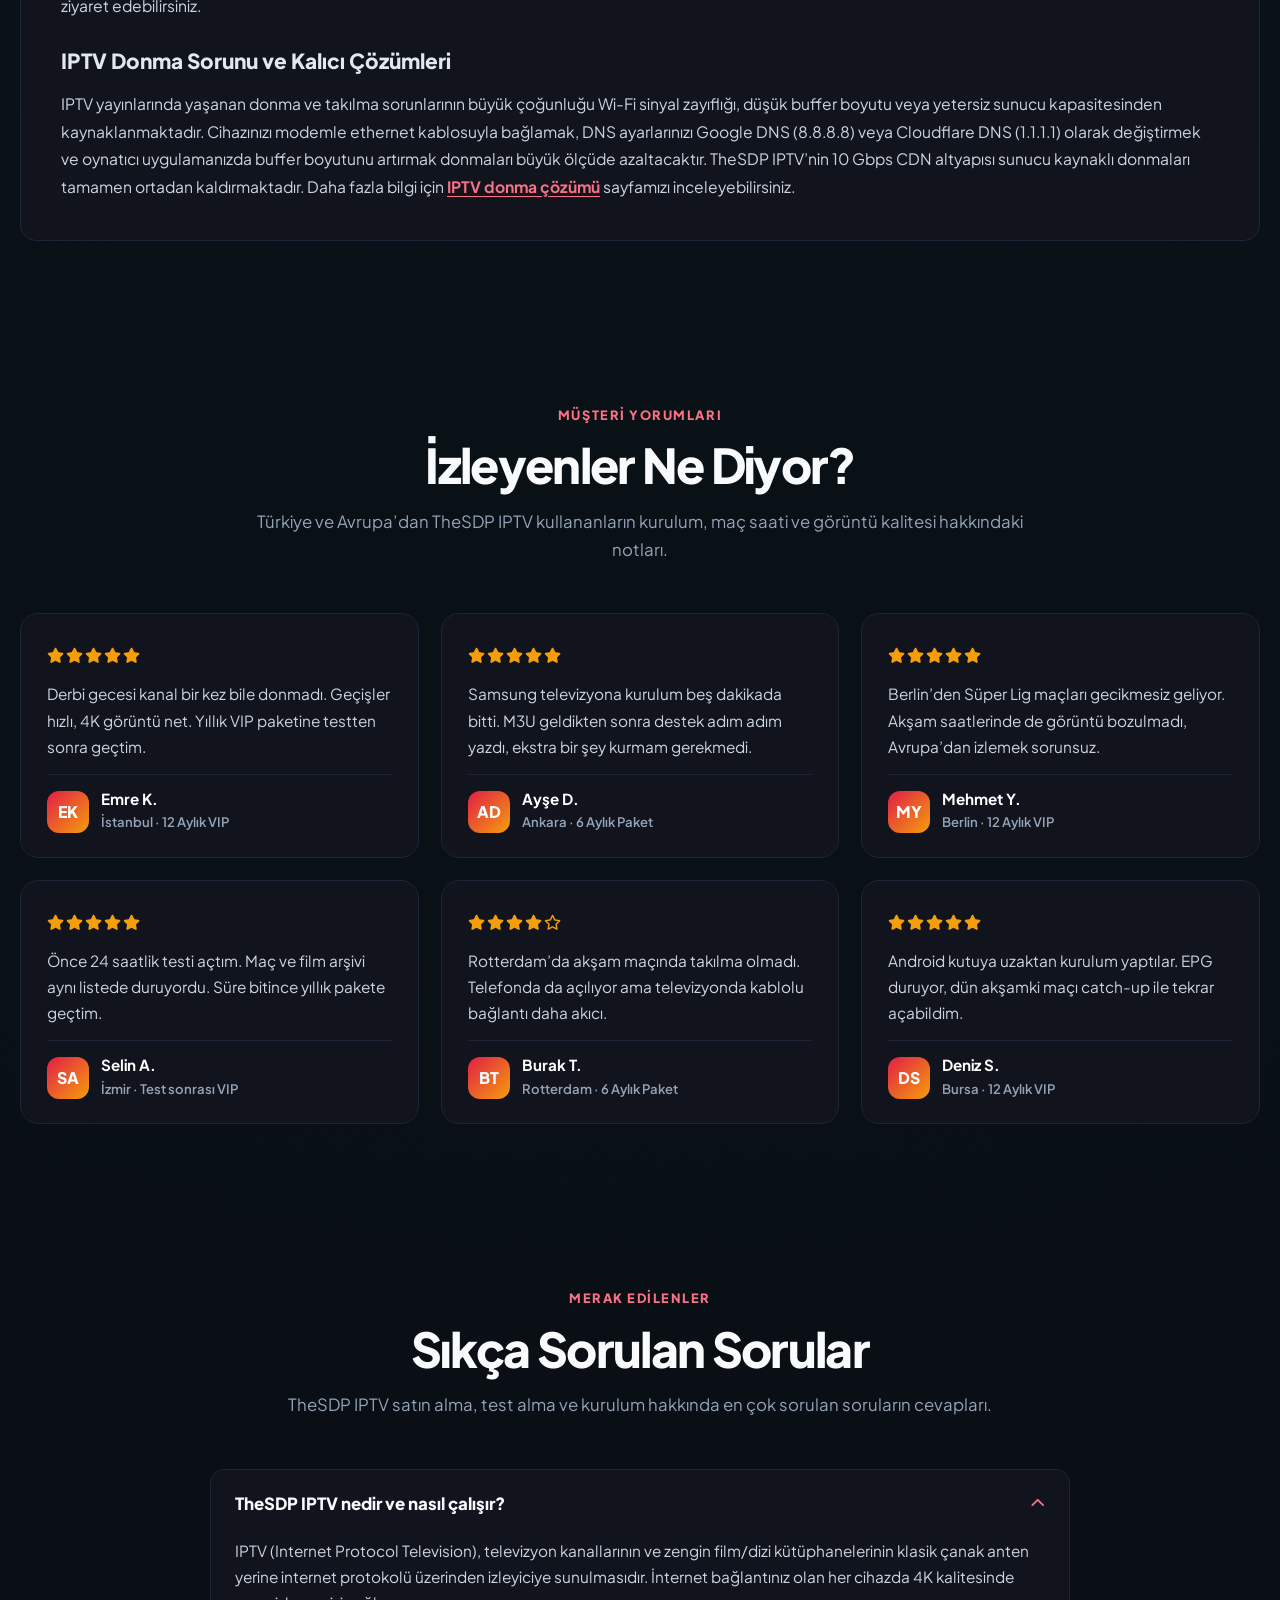
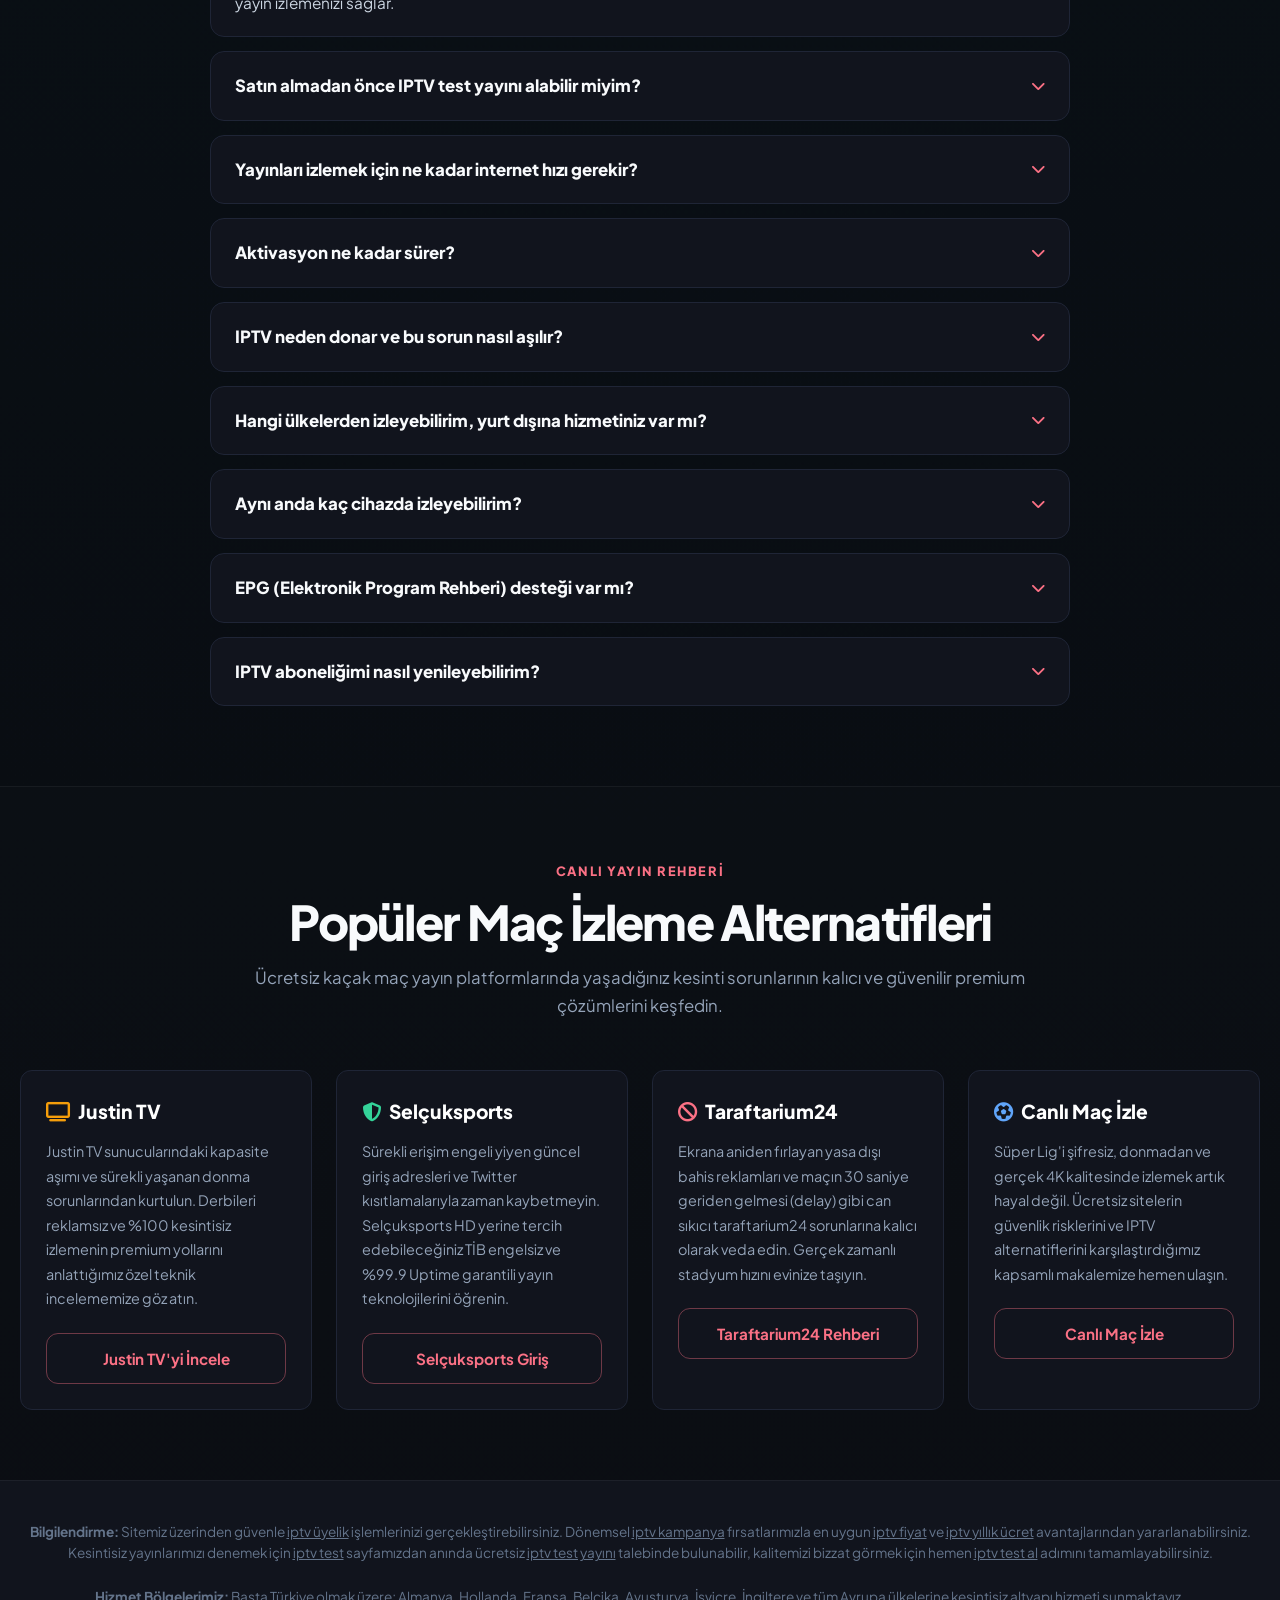
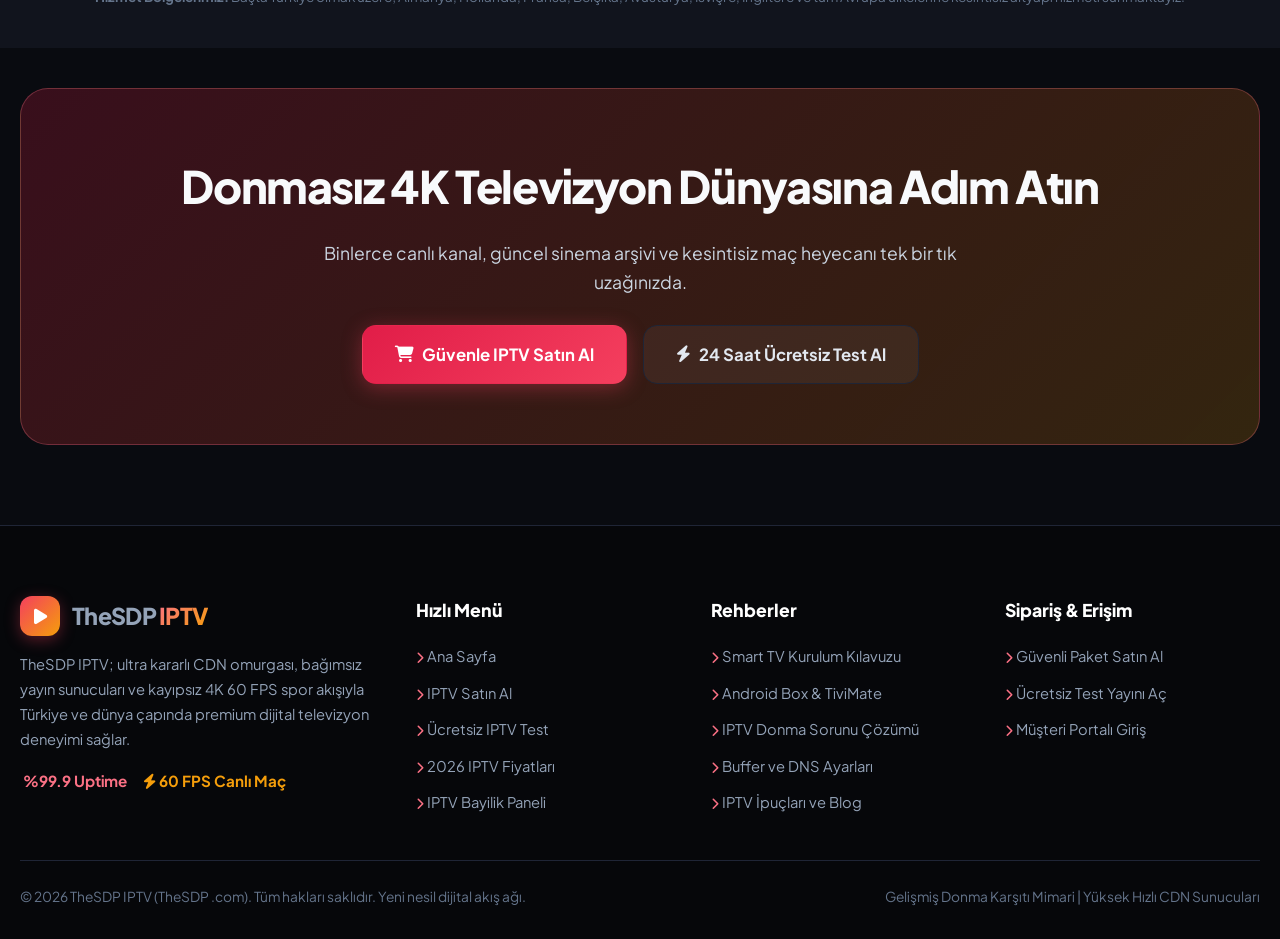
==== commit 85112a33: "Add files via upload" ====
--- a/index.html
+++ b/index.html
@@ -179,6 +179,10 @@
 </script>
 </head>
 <body>
+<a class="derby-kampanya" href="/iptv-satin-al">
+<p class="derby-kampanya-teklif">1 paket alana 1 paket bedava</p>
+<p class="derby-kampanya-ad">Galatasaray Fenerbahçe Derbisine Özel Kampanya</p>
+</a>
 <header class="site-header">
 <div class="container nav-wrap">
 <a href="/" class="logo" aria-label="TheSDP IPTV Ana Sayfa">
--- a/style.css
+++ b/style.css
@@ -39,6 +39,59 @@
 img { max-width: 100%; height: auto; }
 .container { width: min(var(--max-w), calc(100% - 40px)); margin: 0 auto; }
 
+.derby-kampanya {
+  position: relative;
+  z-index: 1100;
+  display: flex;
+  flex-direction: column;
+  align-items: center;
+  justify-content: center;
+  gap: 6px;
+  width: 100%;
+  padding: 10px 16px 13px;
+  text-align: center;
+  text-decoration: none;
+  color: #fff;
+  background: linear-gradient(90deg, #9b1024 0%, #c8102e 38%, #0a2458 62%, #00205b 100%);
+  box-shadow: 0 2px 14px rgba(0, 0, 0, 0.35);
+}
+.derby-kampanya::after {
+  content: "";
+  position: absolute;
+  left: 0;
+  right: 0;
+  bottom: 0;
+  height: 3px;
+  background: linear-gradient(90deg, #c8102e 0%, #f5c518 38%, #f5c518 62%, #f5c518 100%);
+}
+.derby-kampanya-teklif,
+.derby-kampanya-ad {
+  margin: 0;
+  max-width: 100%;
+}
+.derby-kampanya-teklif {
+  font-size: clamp(1rem, 2.8vw, 1.35rem);
+  font-weight: 900;
+  line-height: 1.2;
+  letter-spacing: -0.02em;
+  color: #fff;
+}
+.derby-kampanya-ad {
+  font-size: clamp(0.72rem, 2.1vw, 0.95rem);
+  font-weight: 700;
+  line-height: 1.3;
+  letter-spacing: 0.02em;
+  text-transform: uppercase;
+  color: #ffe9a8;
+}
+@media (min-width: 768px) {
+  .derby-kampanya { padding: 12px 24px 15px; gap: 4px; }
+}
+@media (max-width: 480px) {
+  .derby-kampanya { padding: 8px 12px 11px; gap: 4px; }
+  .derby-kampanya-ad { letter-spacing: 0; }
+}
+
 header.site-header {
   position: sticky; top: 0; z-index: 1000;
   background: rgba(9, 11, 16, 0.90);
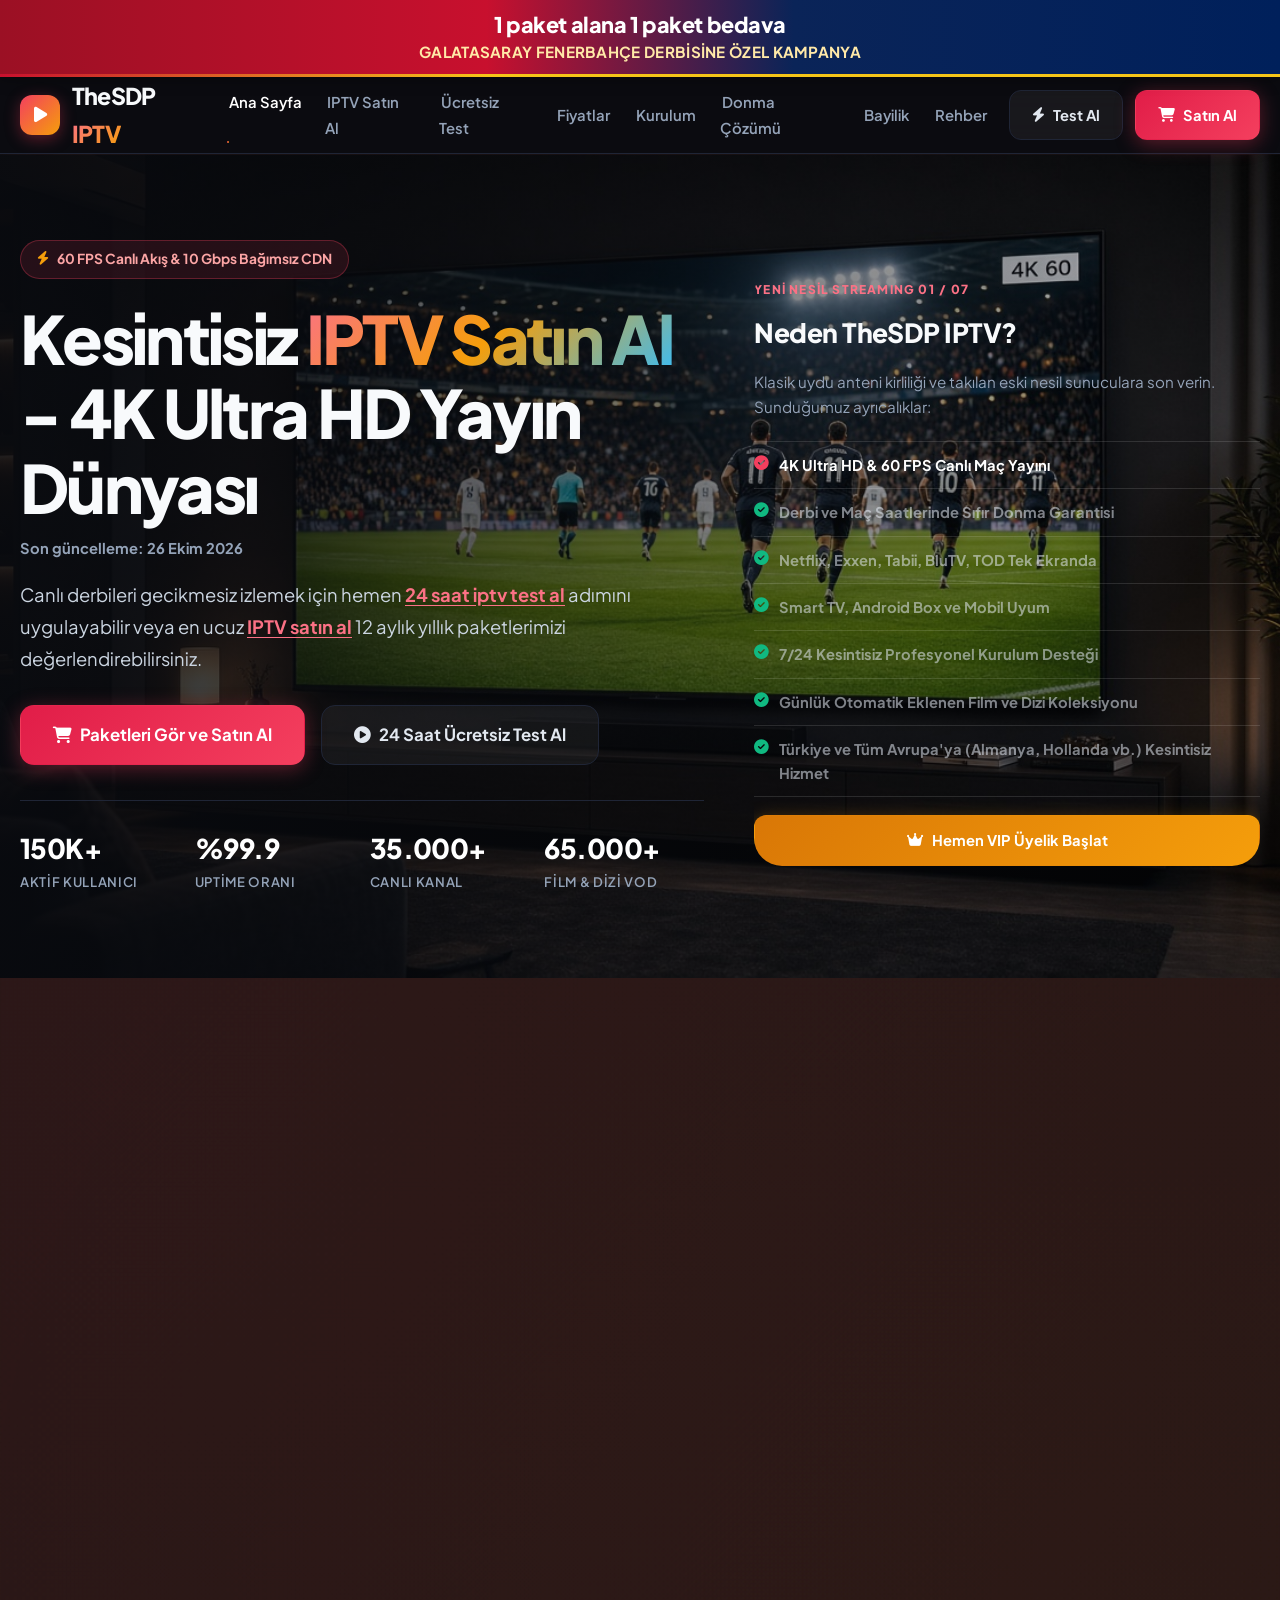
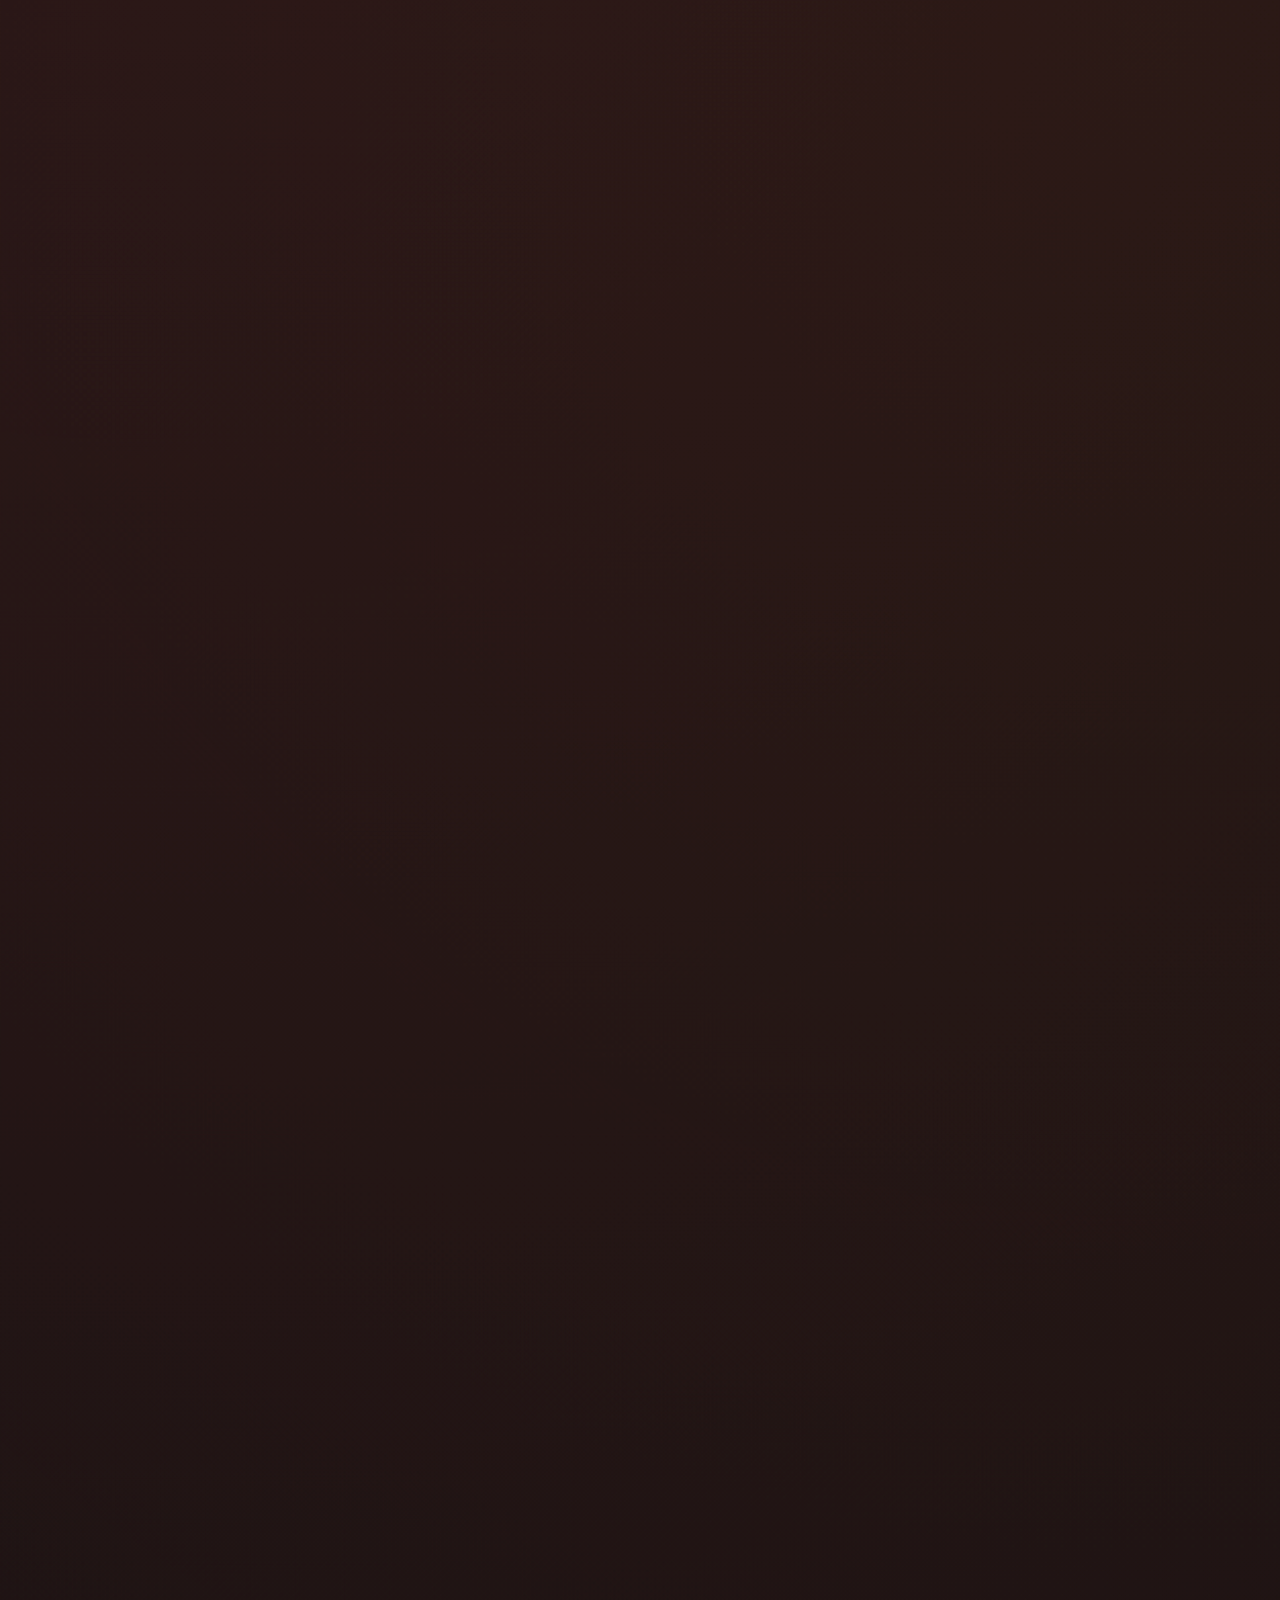
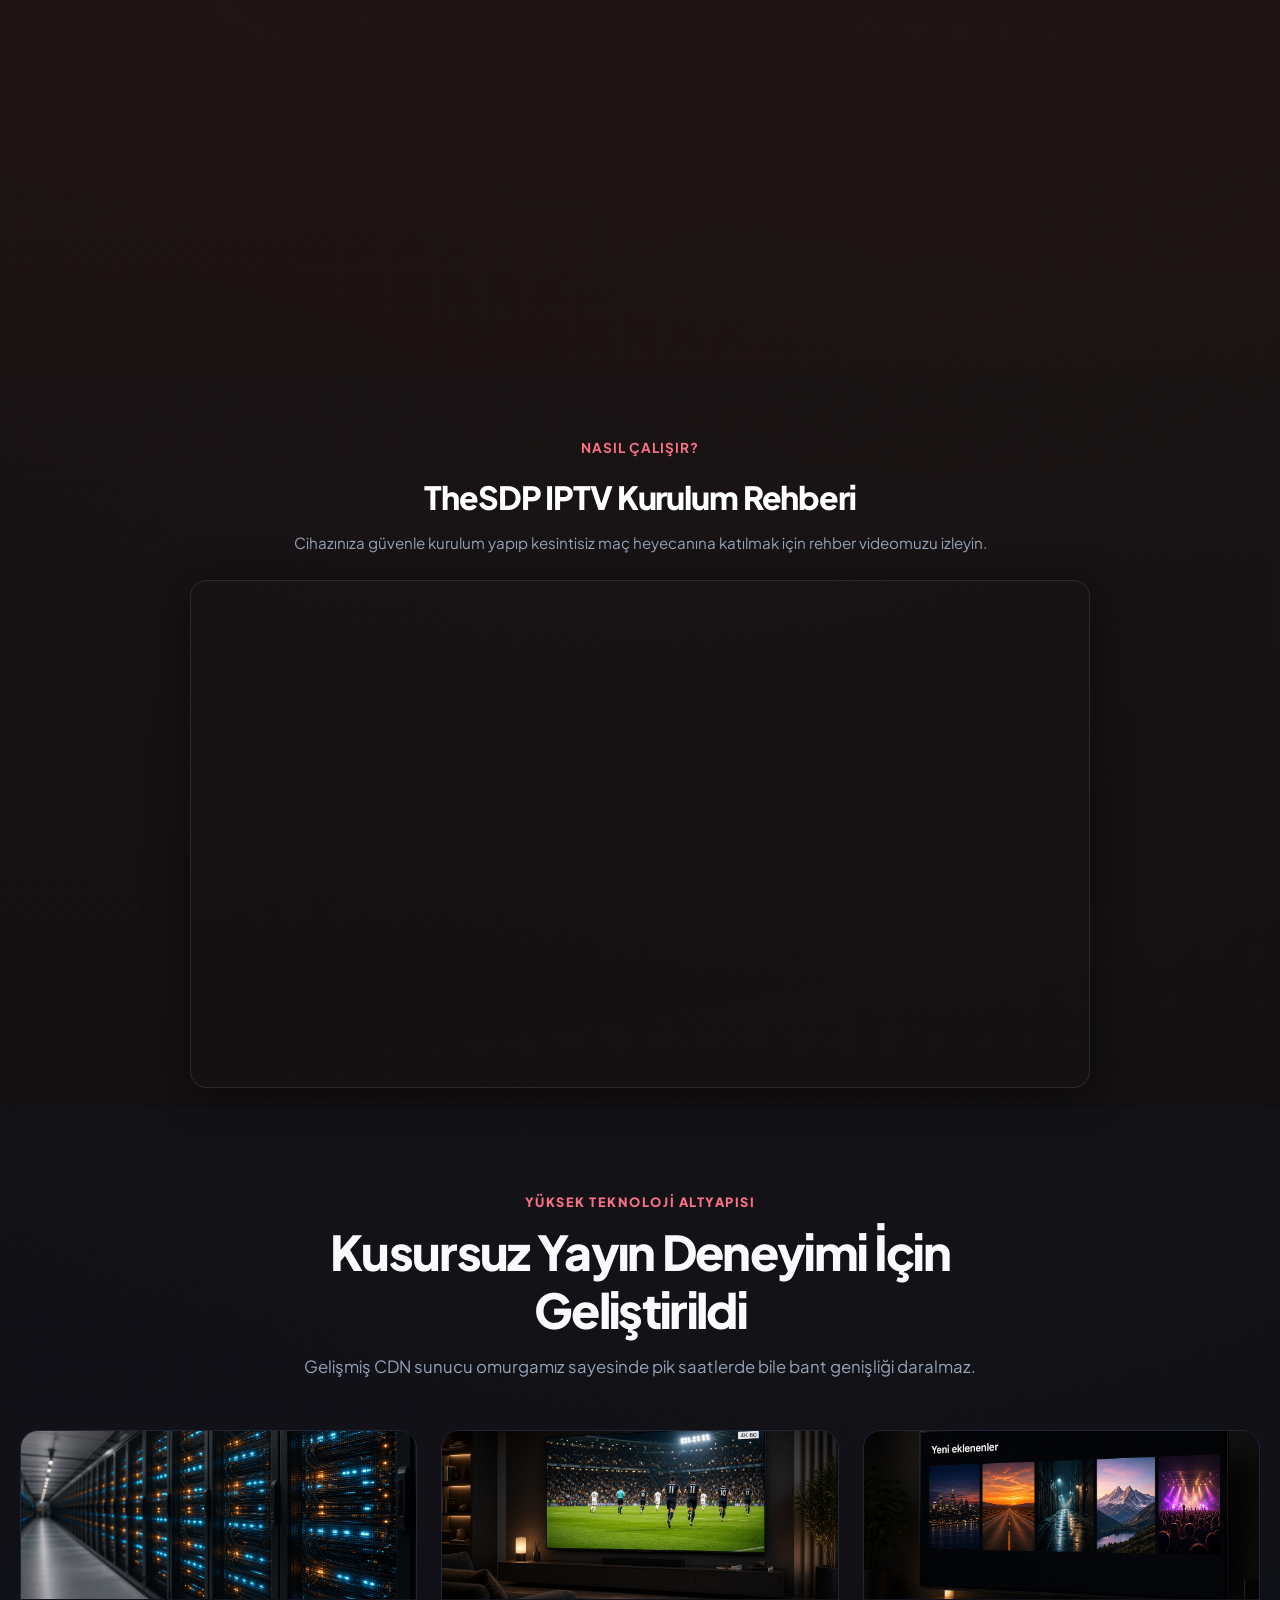
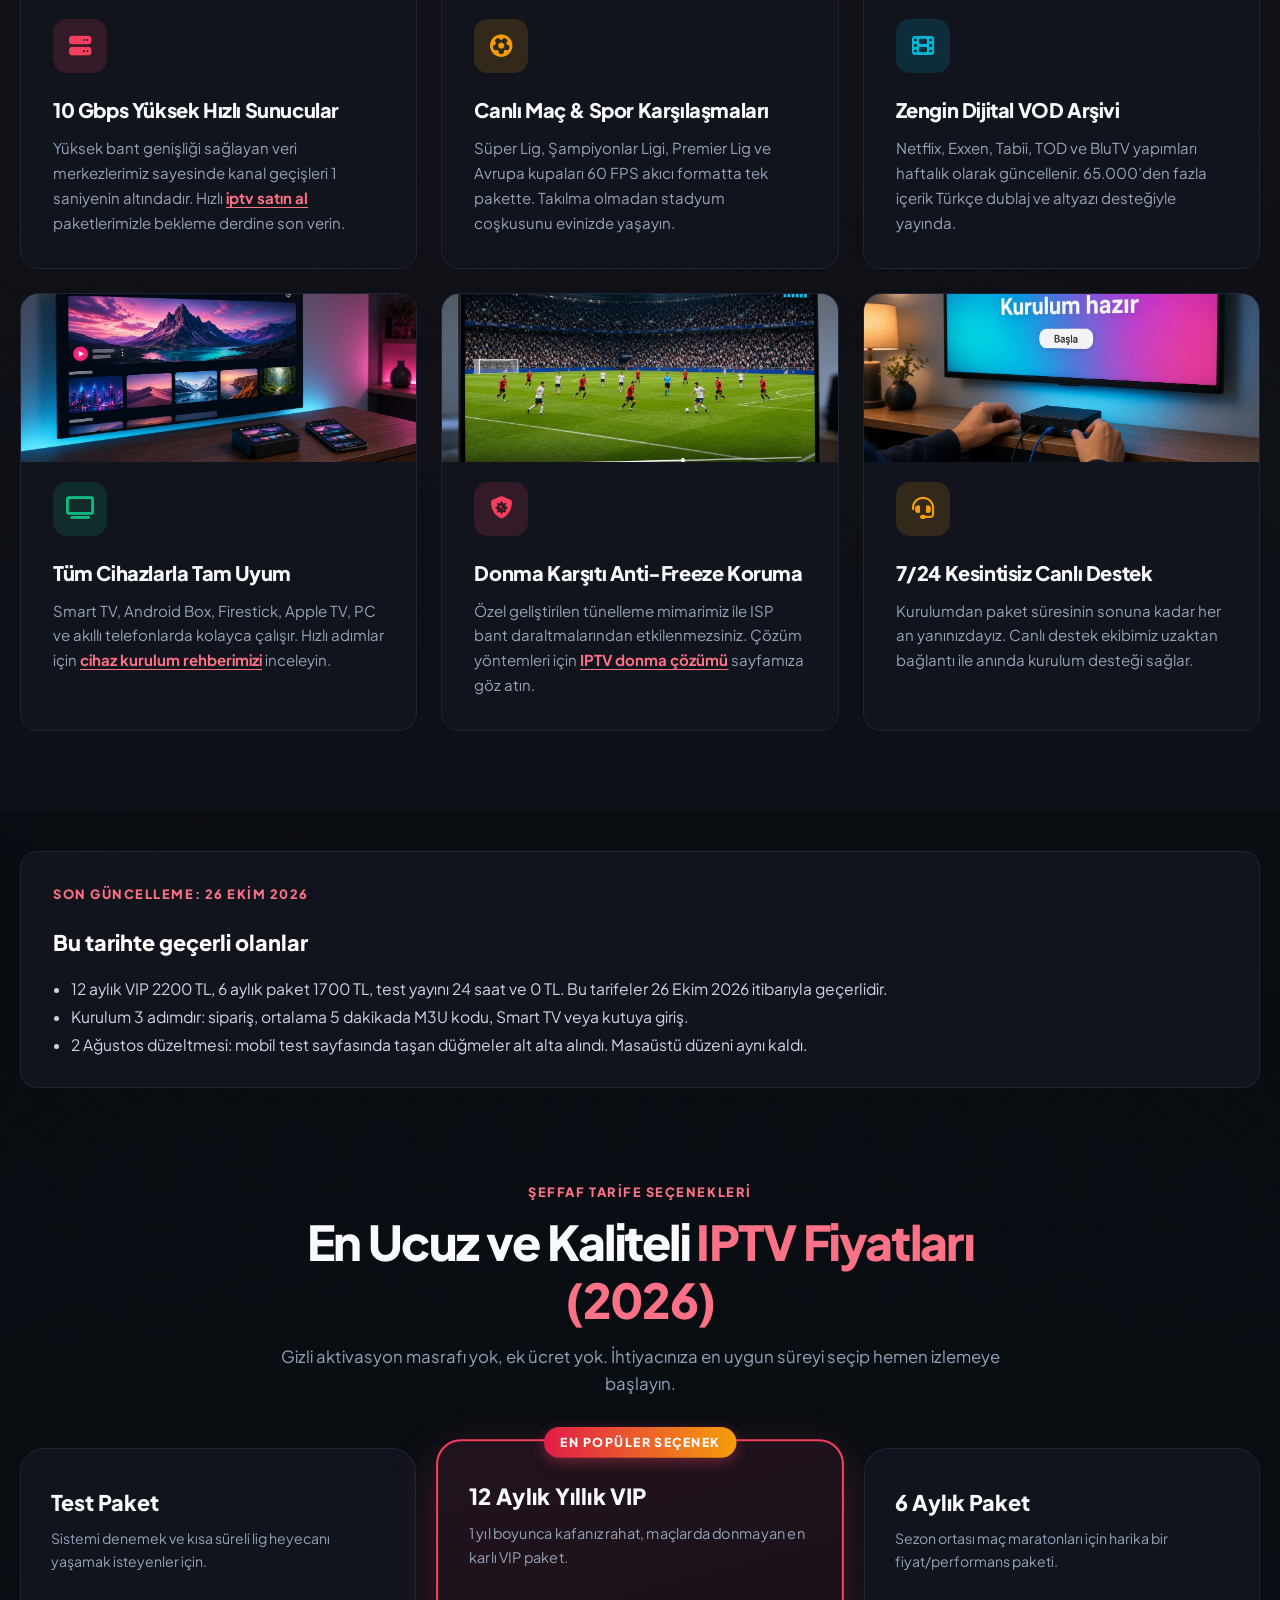
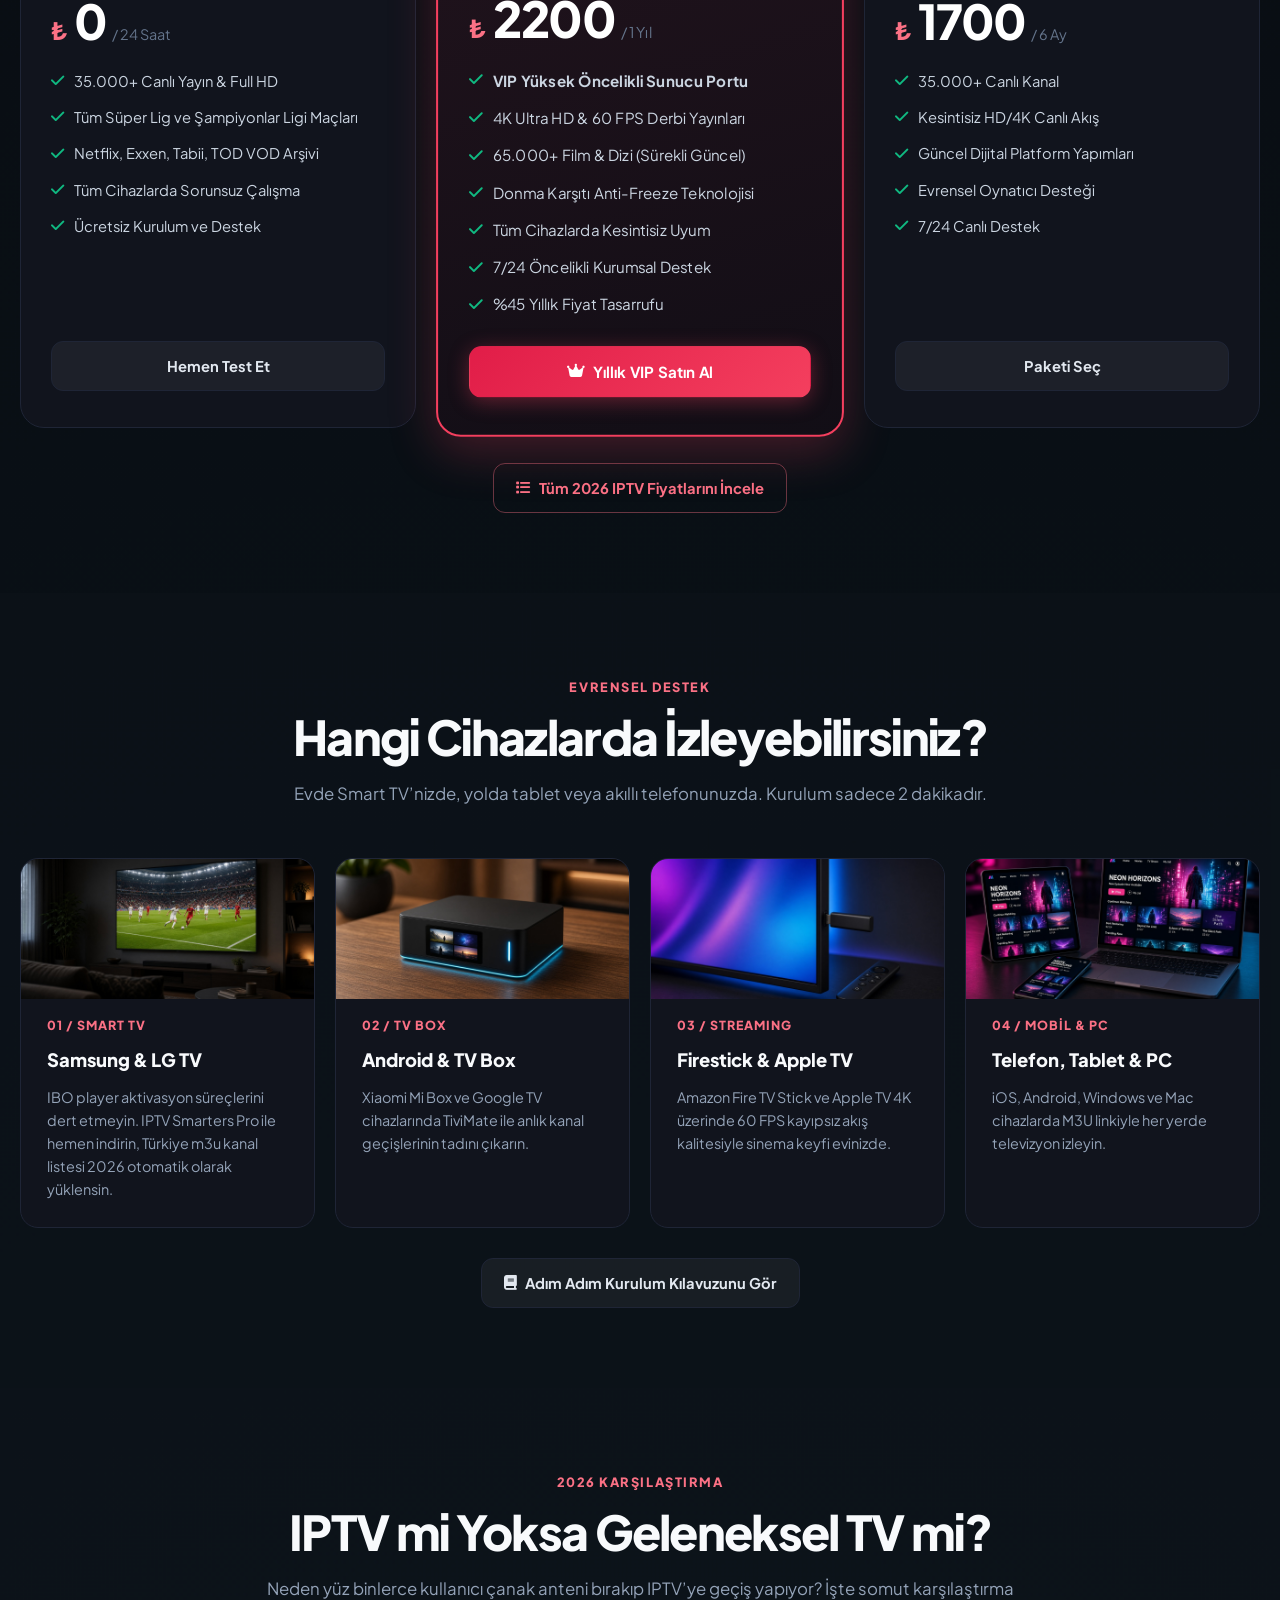
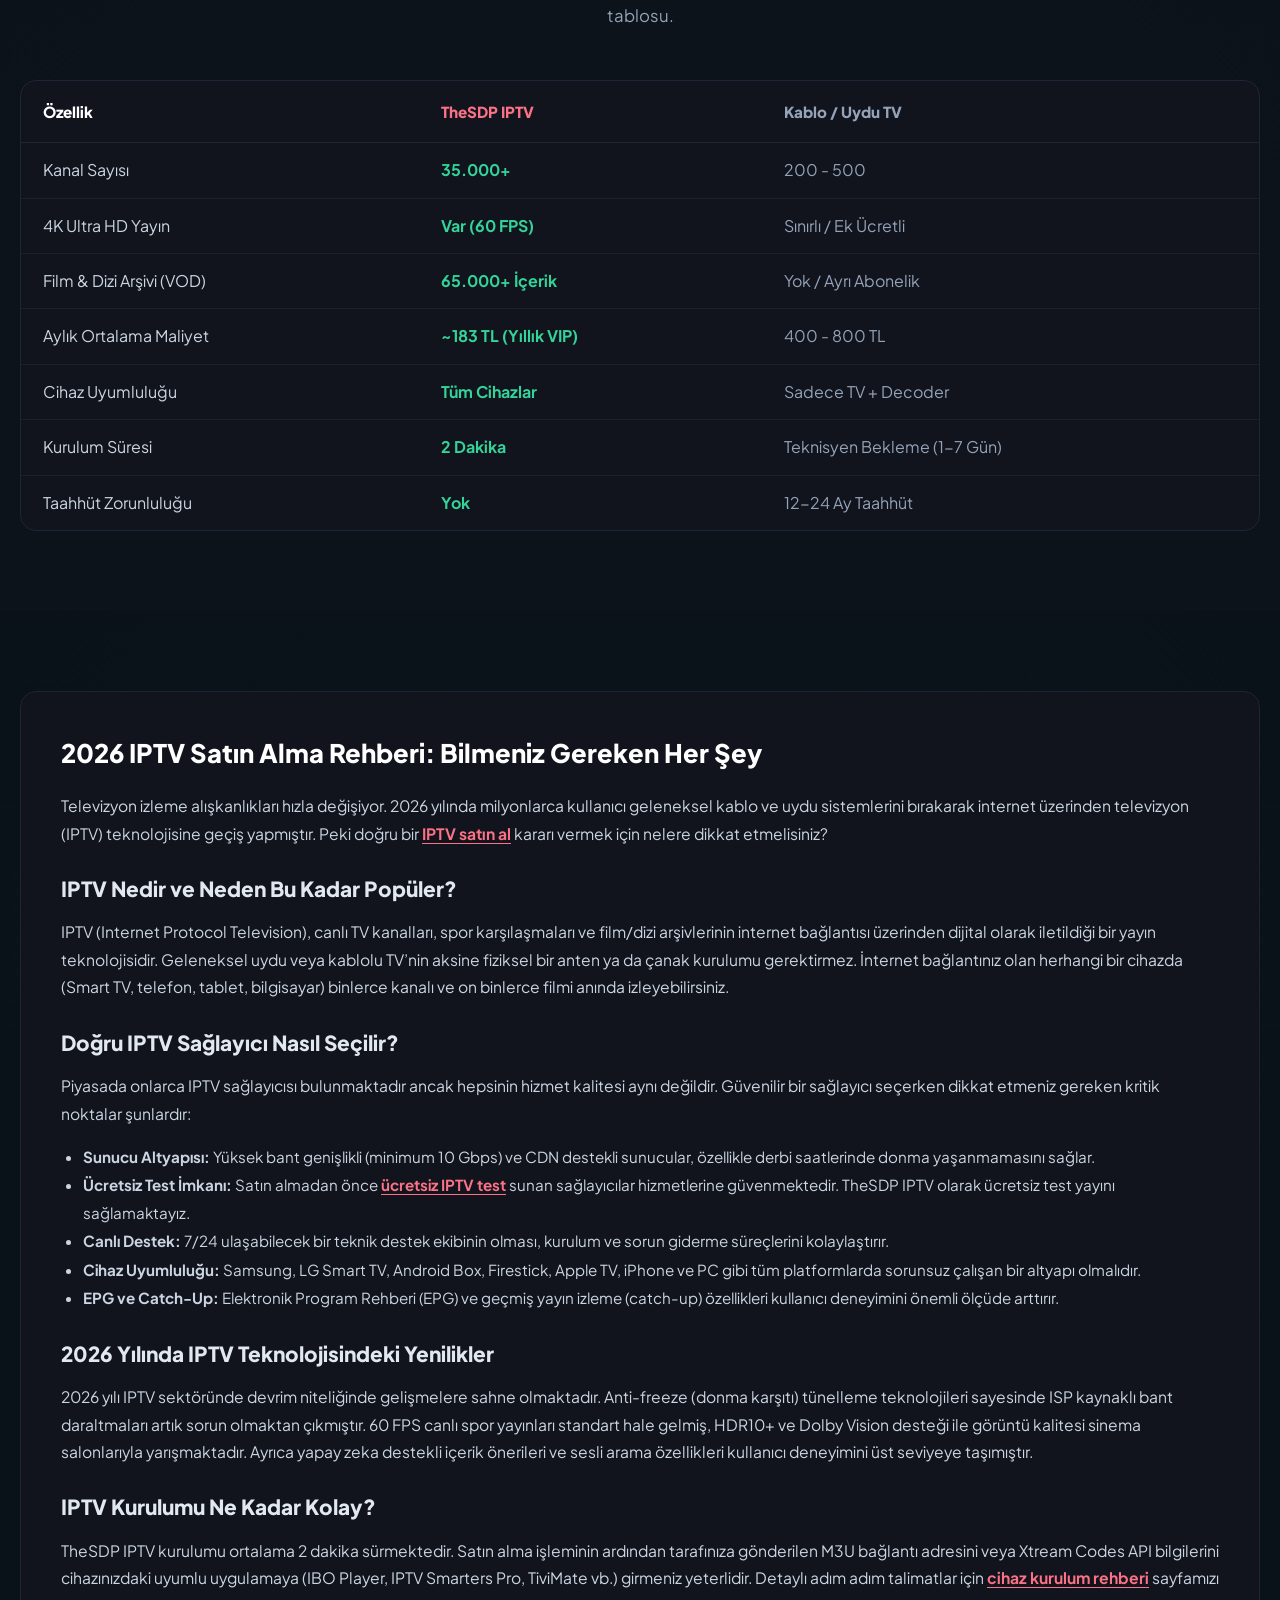
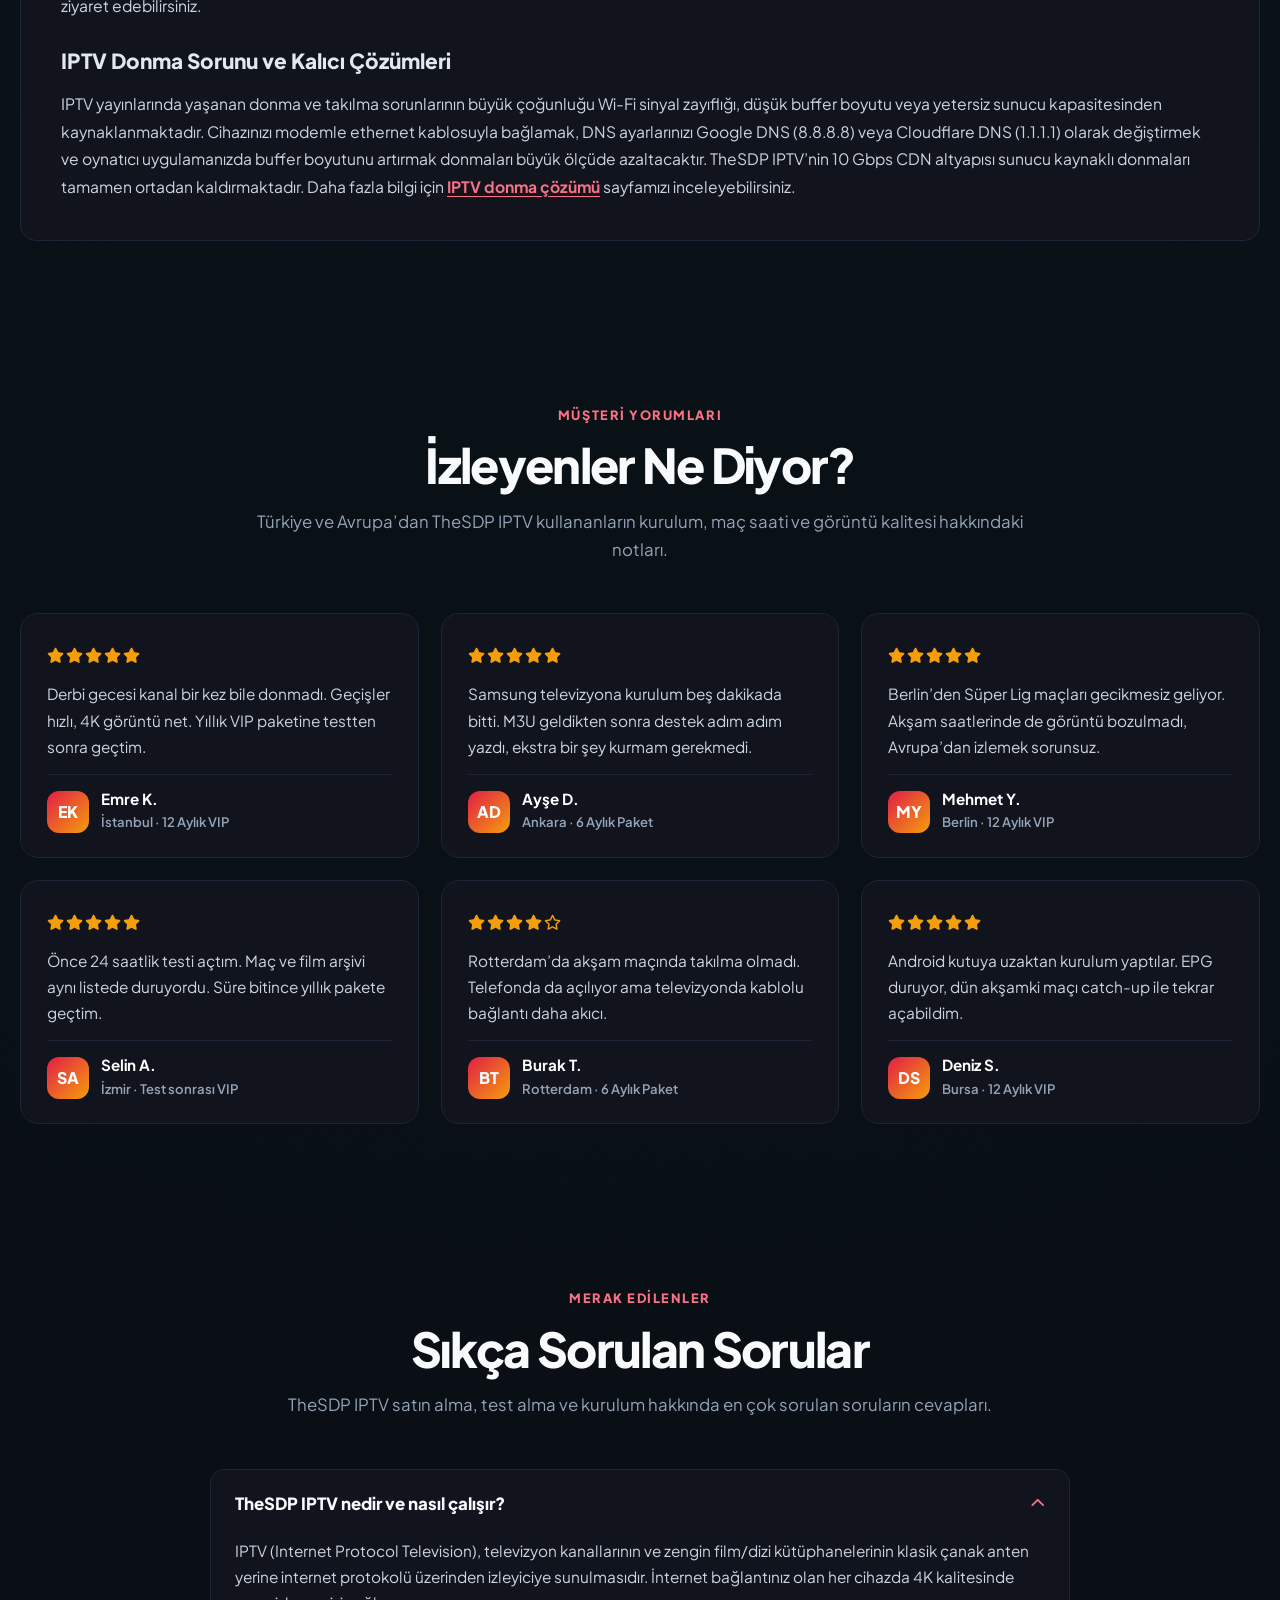
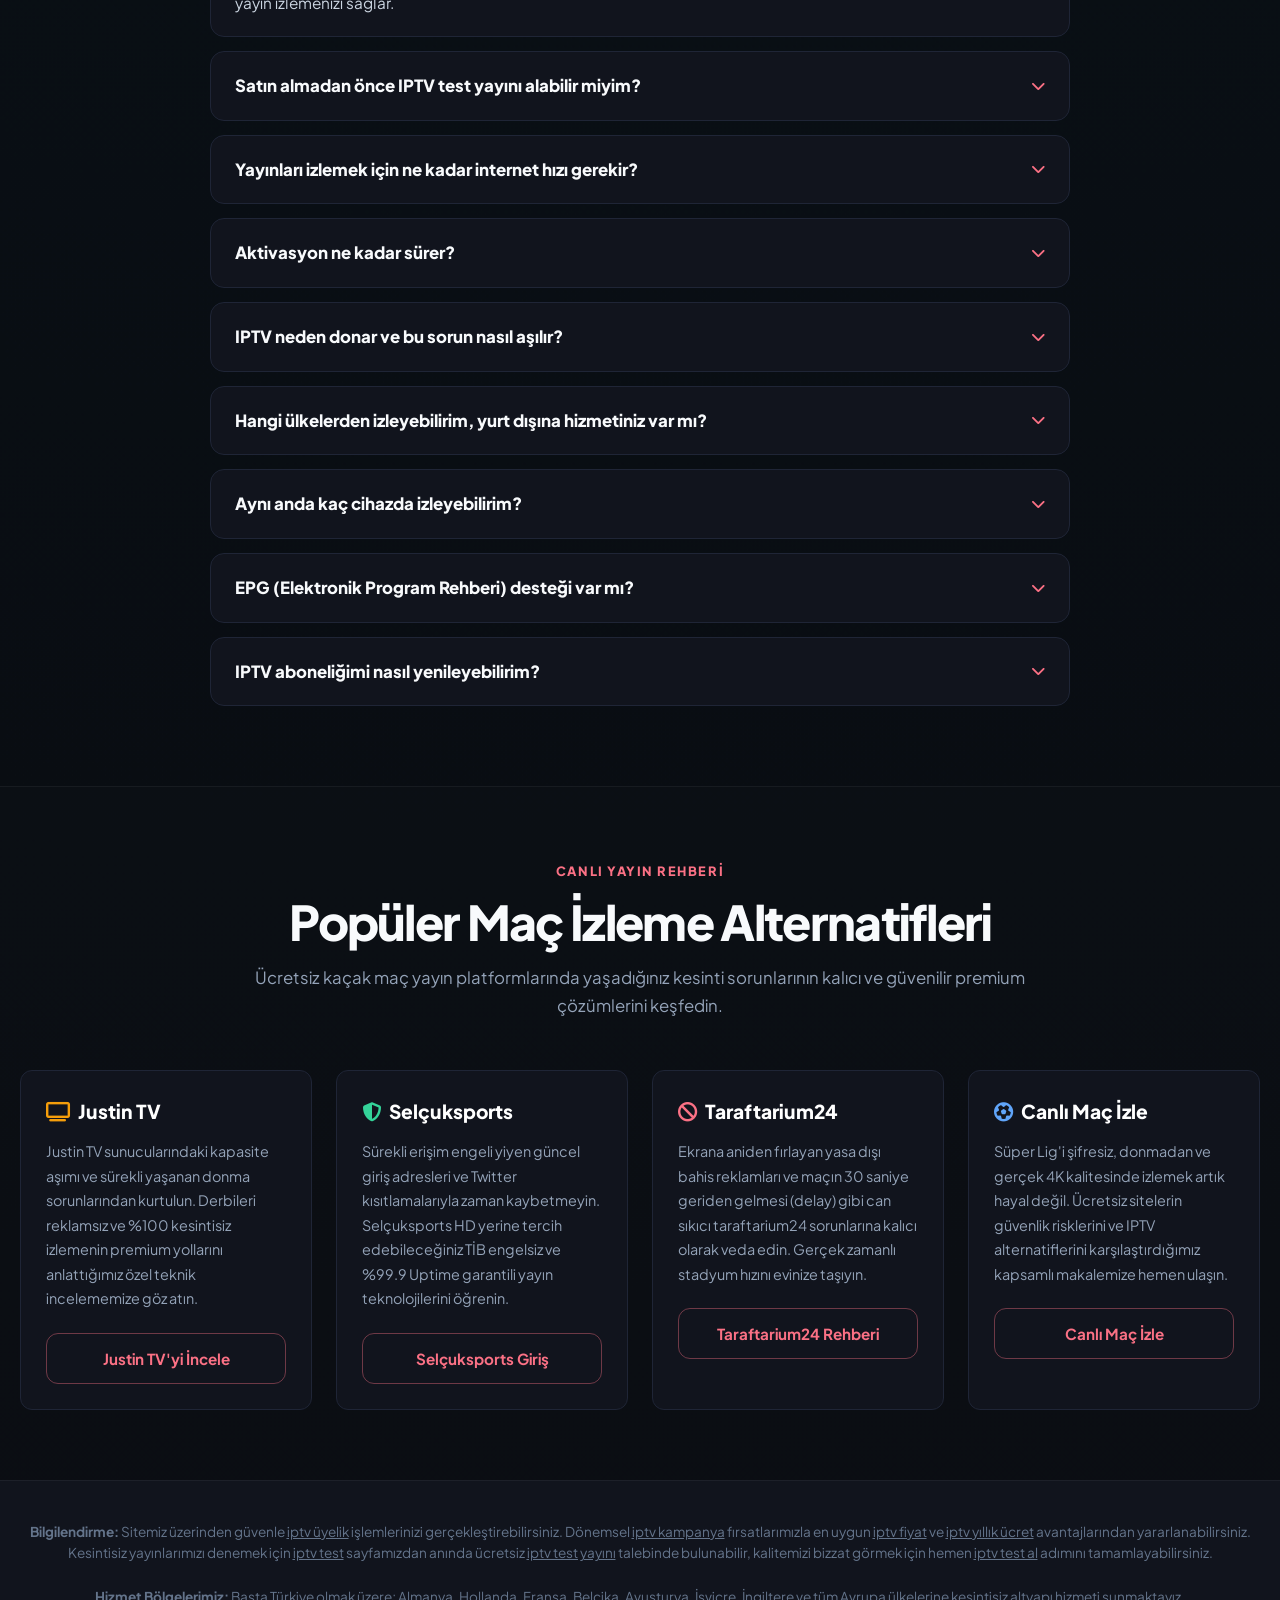
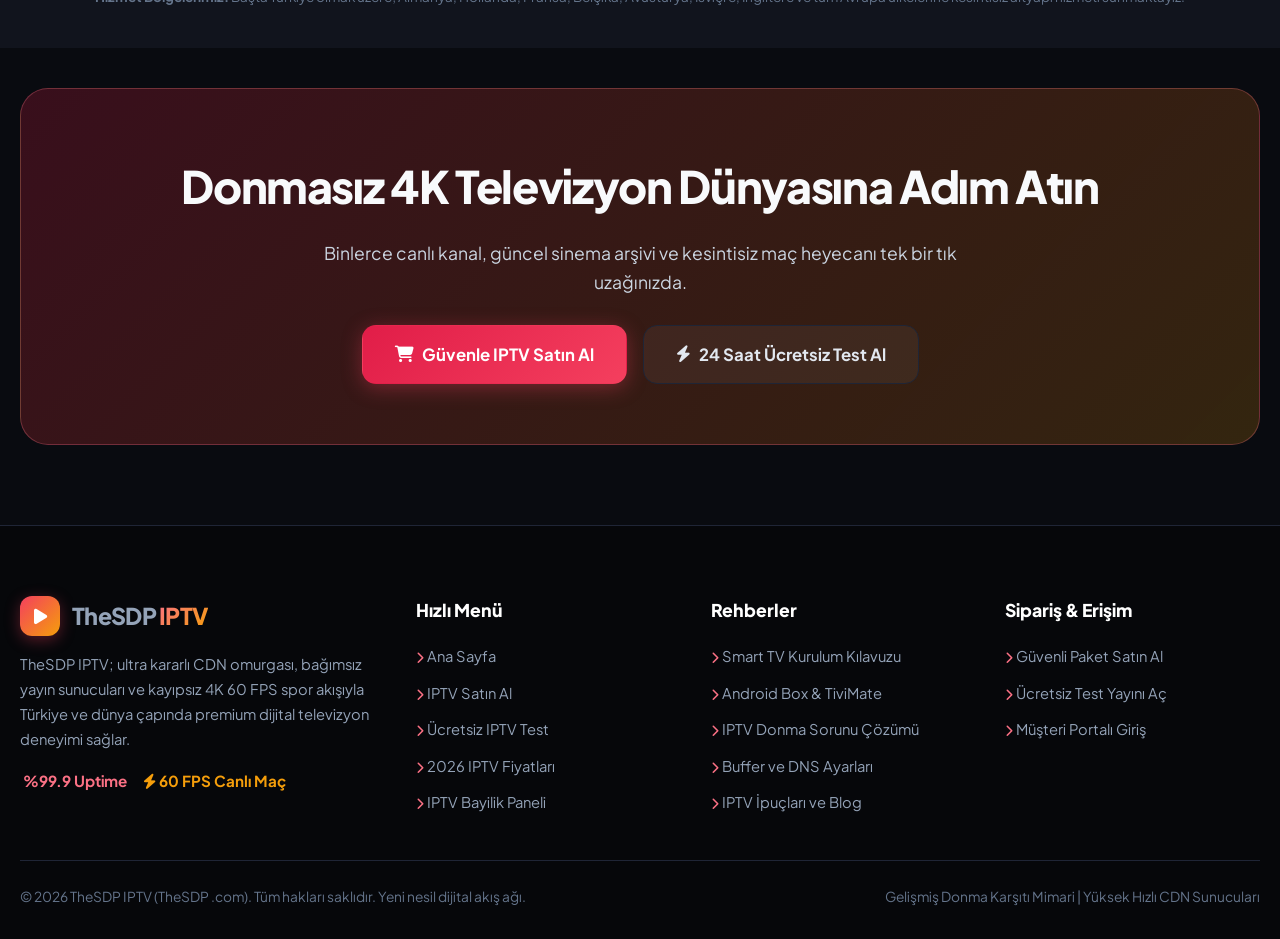
==== commit f32a2250: "Update index.html" ====
--- a/index.html
+++ b/index.html
@@ -251,7 +251,7 @@
 <h1 class="hero-title">
 Kesintisiz <span class="gradient-text">IPTV Satın Al</span> - 4K Ultra HD Yayın Dünyası
 </h1>
-<p class="hero-updated"><time datetime="2026-09-29">Son güncelleme: 15 Ağustos 2026</time></p>
+<p class="hero-updated"><time datetime="2026-09-29">Son güncelleme: 26 Ekim 2026</time></p>
 <p class="hero-lead">
 Canlı derbileri gecikmesiz izlemek için hemen <a href="/iptv-test" class="intext-link">24 saat iptv test al</a> adımını uygulayabilir veya en ucuz <a href="#paketler" class="intext-link">IPTV satın al</a> 12 aylık yıllık paketlerimizi değerlendirebilirsiniz.
 </p>
@@ -368,10 +368,10 @@
 <section id="guncelleme" style="padding: 40px 0 10px;">
 <div class="container">
 <div style="background: var(--surface, #11141d); border: 1px solid var(--surface-border, #1f2536); border-radius: 16px; padding: 28px 32px;">
-<span class="eyebrow">Son güncelleme: 15 Ağustos 2026</span>
+<span class="eyebrow">Son güncelleme: 26 Ekim 2026</span>
 <h2 style="font-size:1.35rem; font-weight:800; color:#fff; margin:10px 0 14px;">Bu tarihte geçerli olanlar</h2>
 <ul style="margin:0 0 0 18px; color:#cbd5e1; line-height:1.8; font-size:0.98rem;">
-<li>12 aylık VIP 2200 TL, 6 aylık paket 1700 TL, test yayını 24 saat ve 0 TL. Bu tarifeler 15 Ağustos 2026 itibarıyla geçerlidir.</li>
+<li>12 aylık VIP 2200 TL, 6 aylık paket 1700 TL, test yayını 24 saat ve 0 TL. Bu tarifeler 26 Ekim 2026 itibarıyla geçerlidir.</li>
 <li>Kurulum 3 adımdır: sipariş, ortalama 5 dakikada M3U kodu, Smart TV veya kutuya giriş.</li>
 <li>2 Ağustos düzeltmesi: mobil test sayfasında taşan düğmeler alt alta alındı. Masaüstü düzeni aynı kaldı.</li>
 </ul>
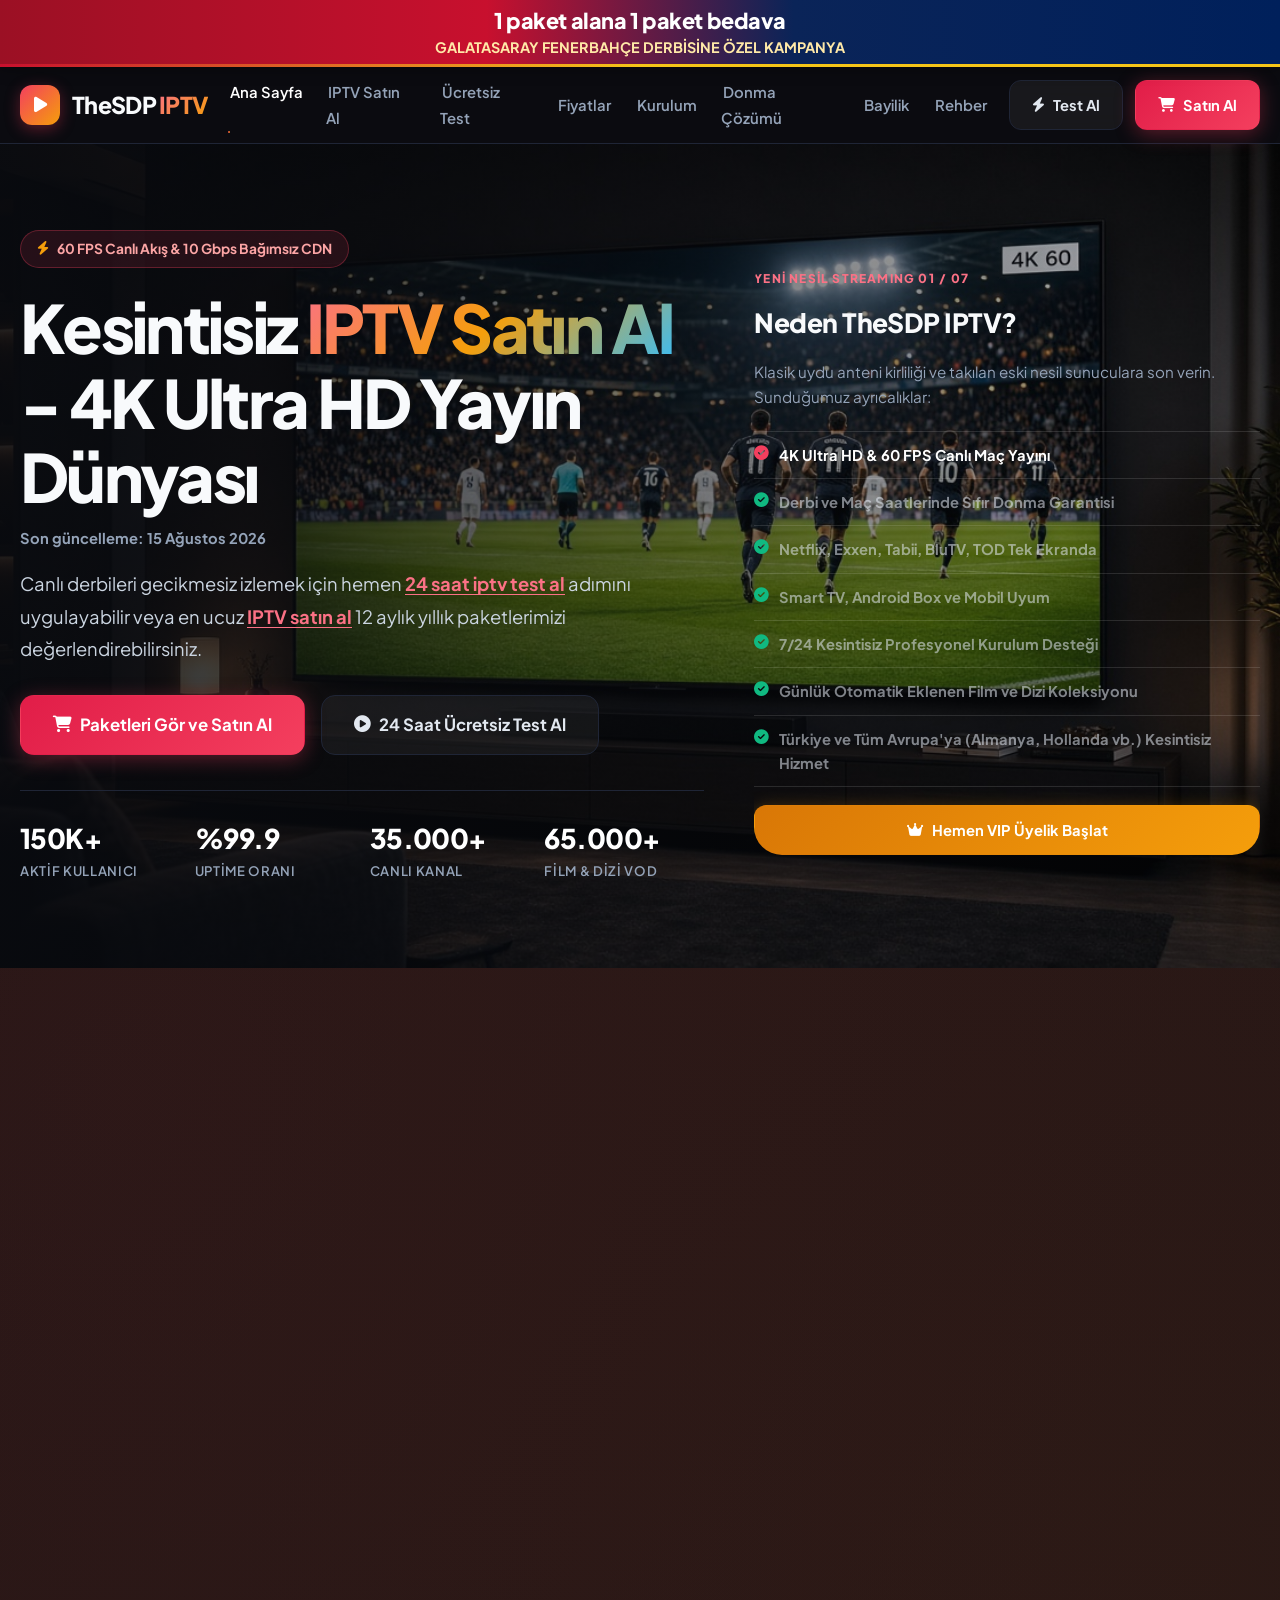
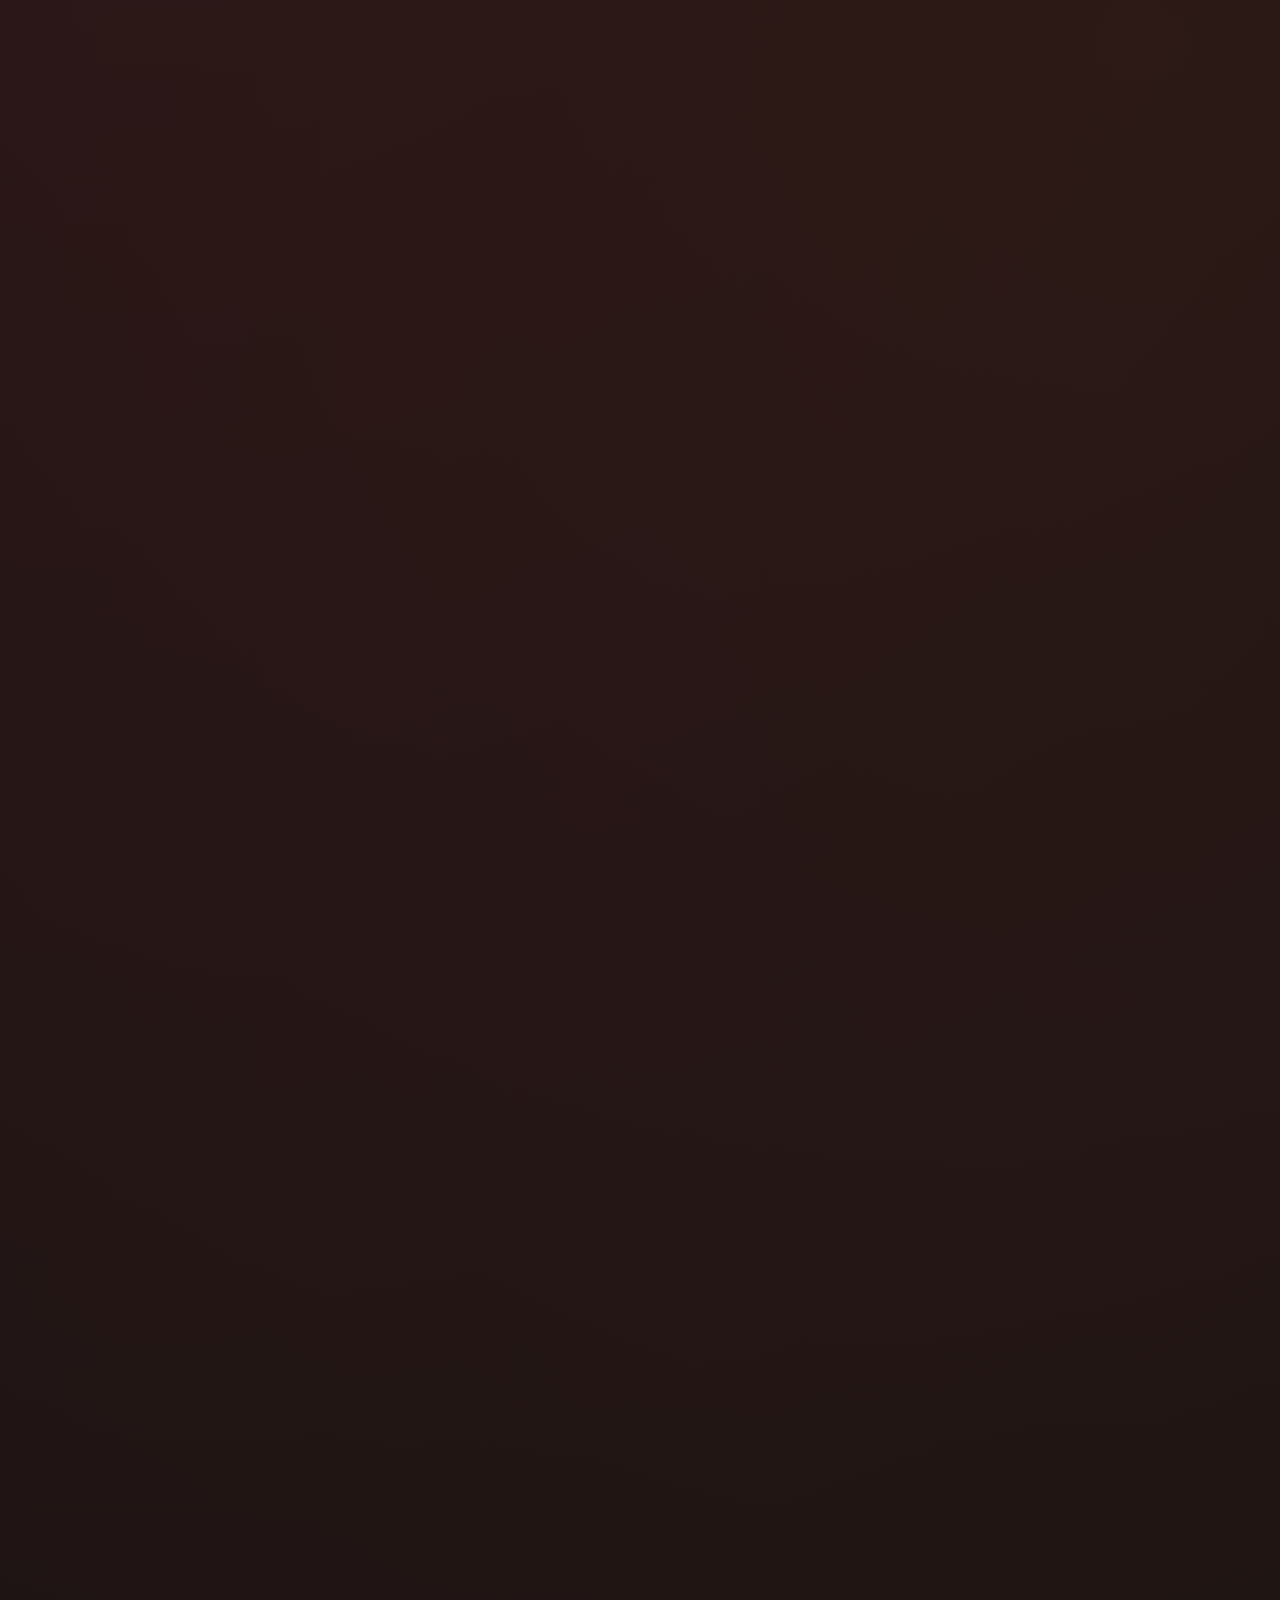
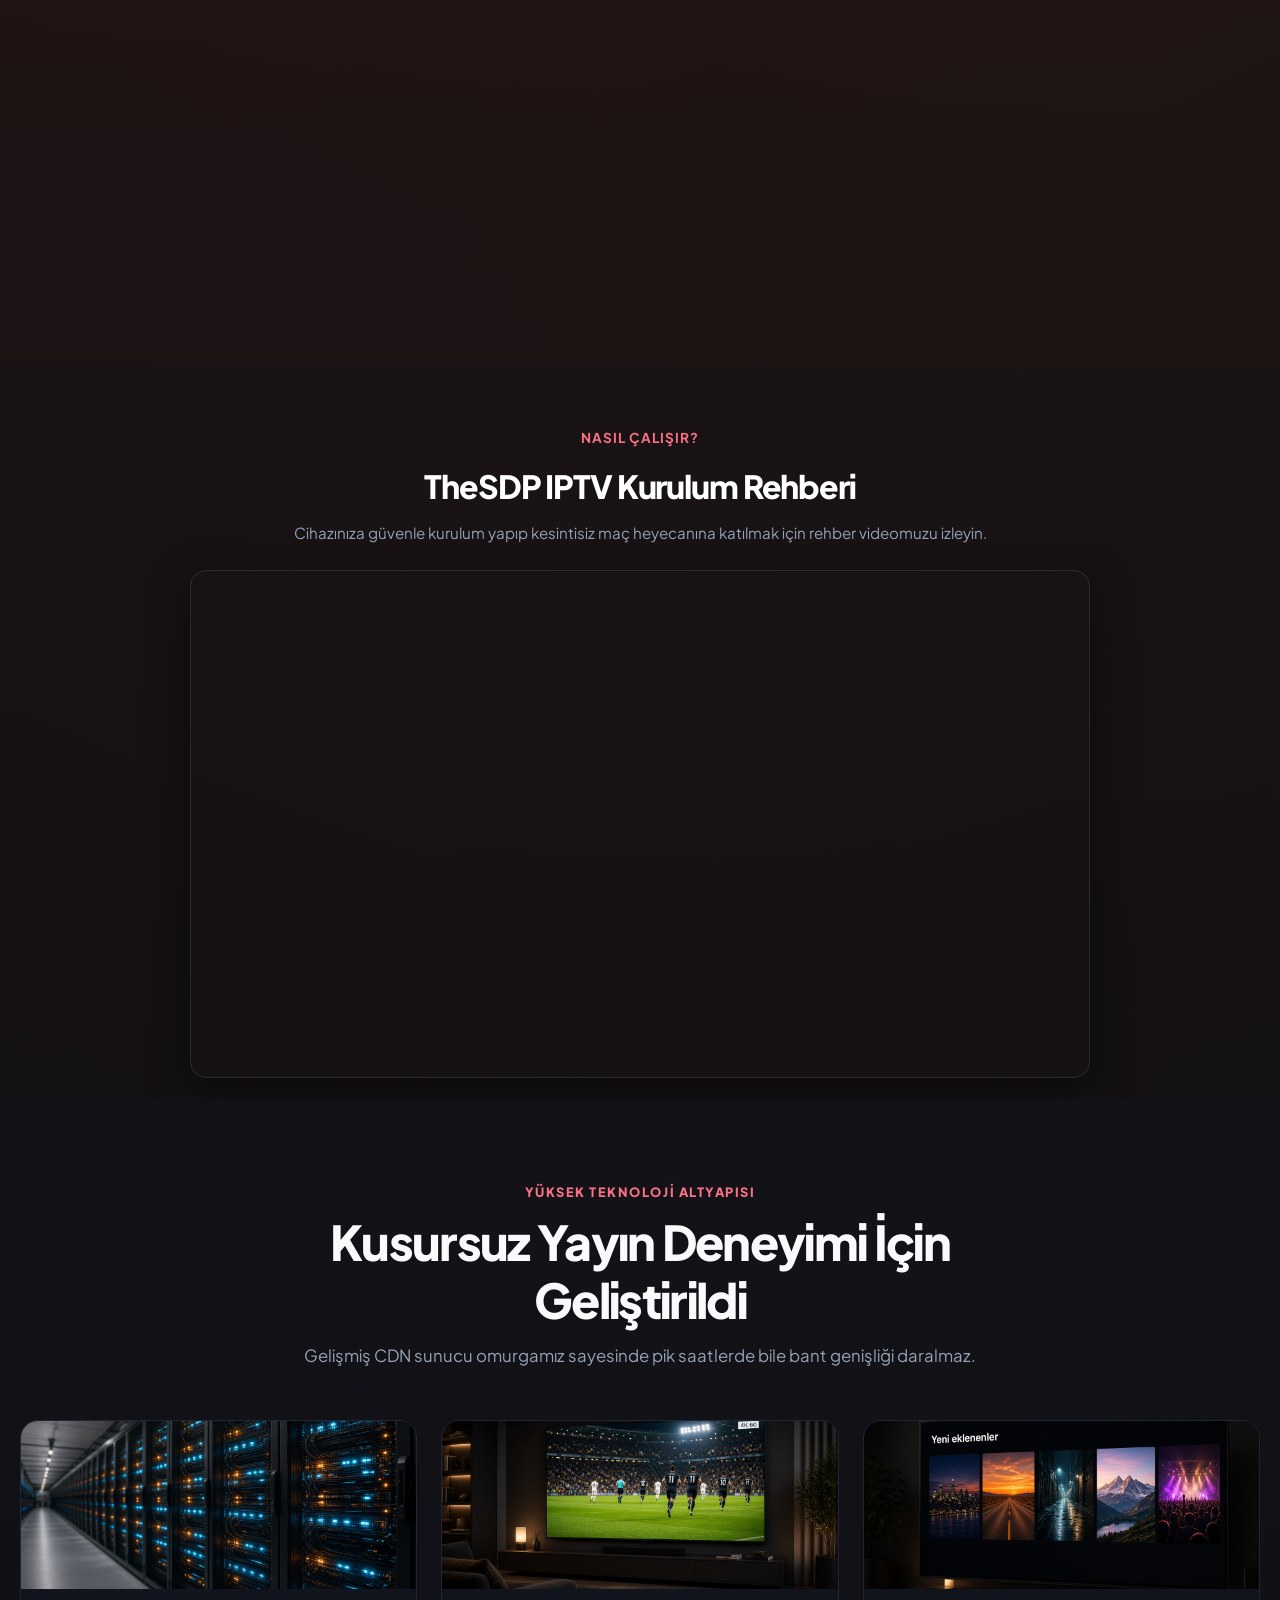
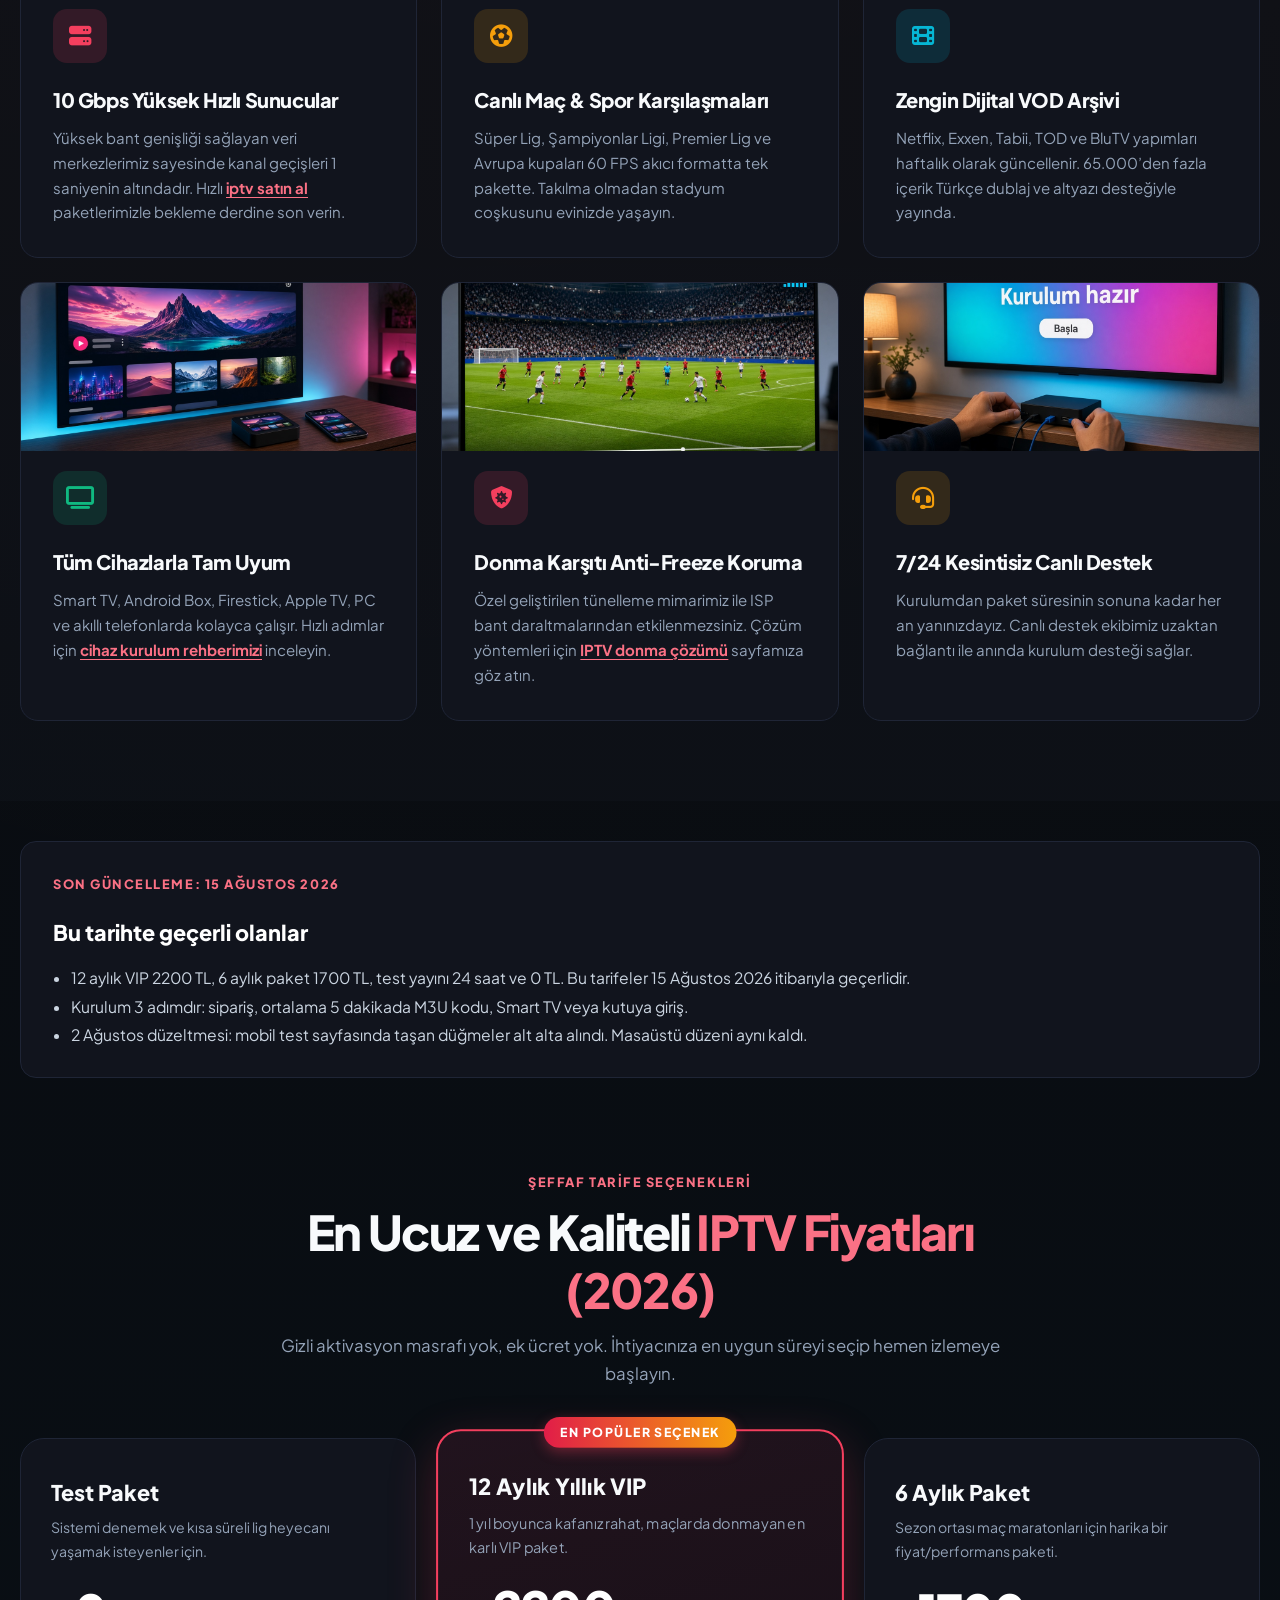
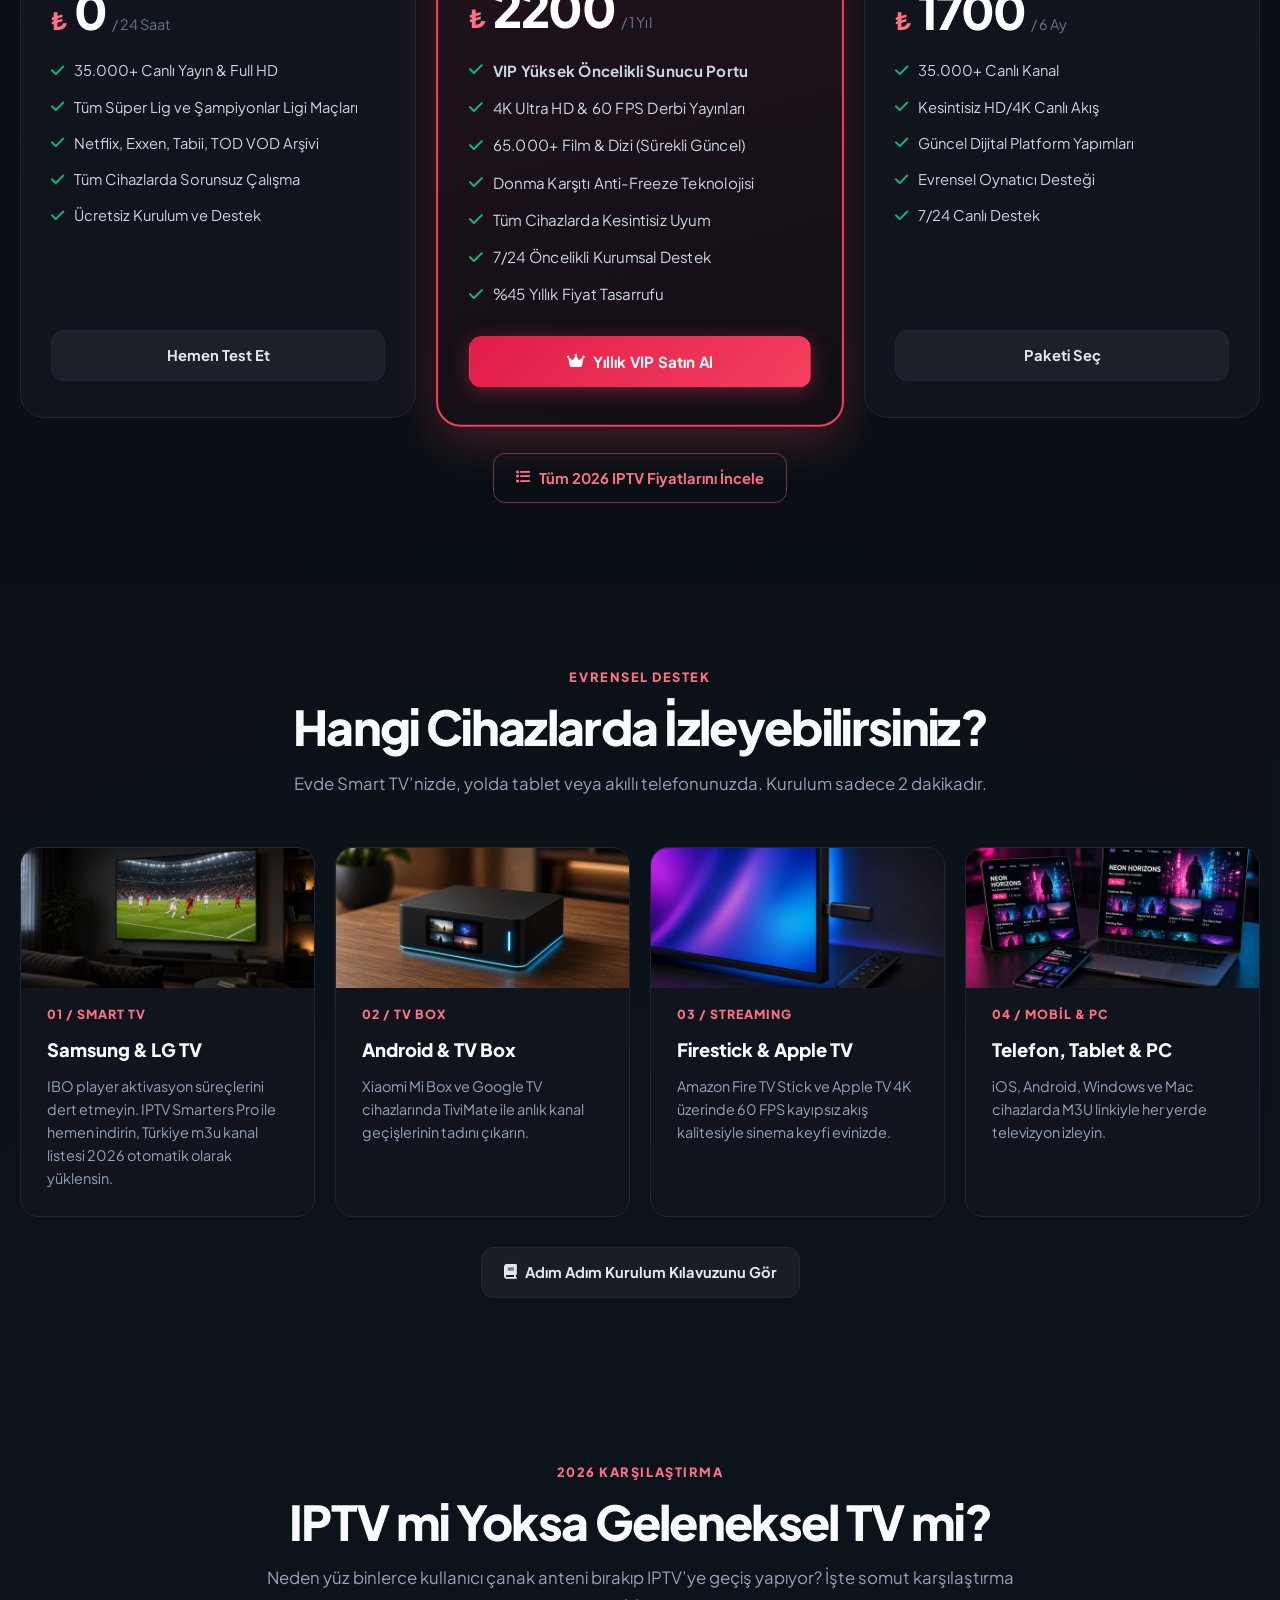
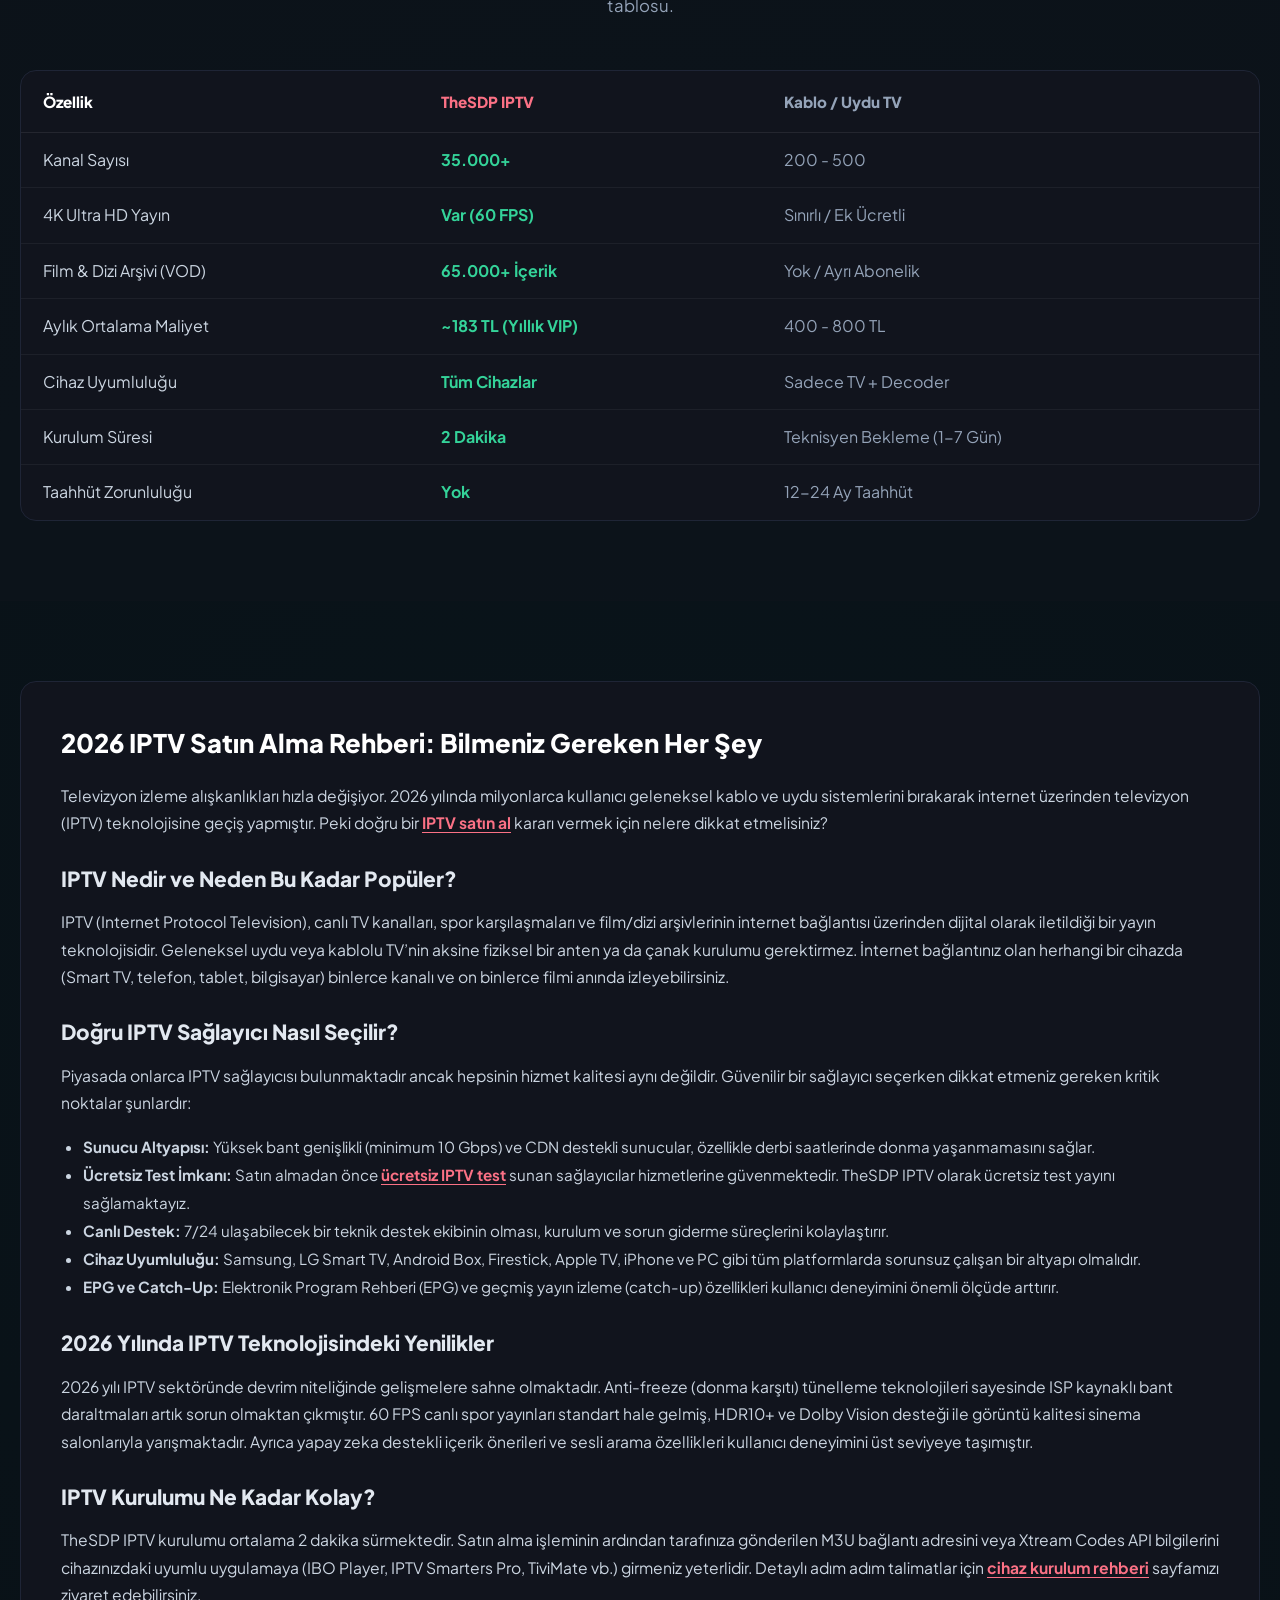
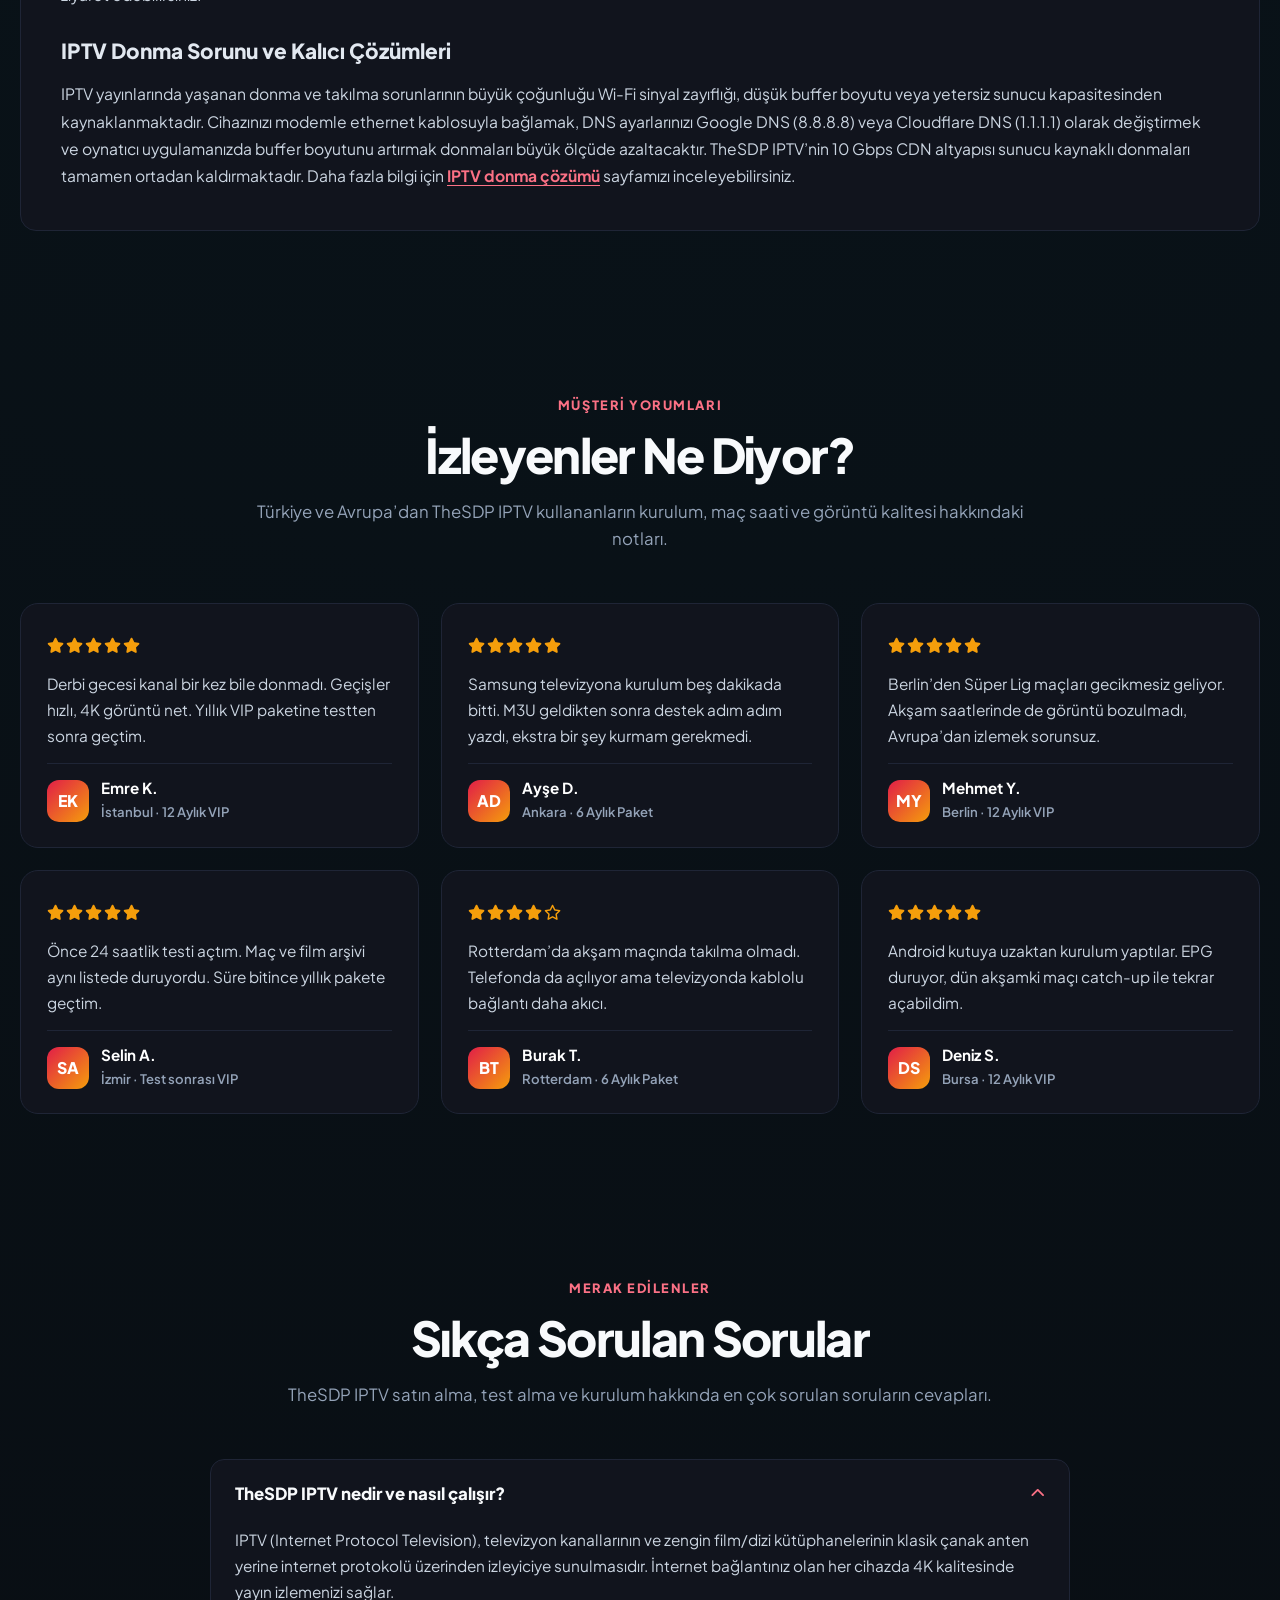
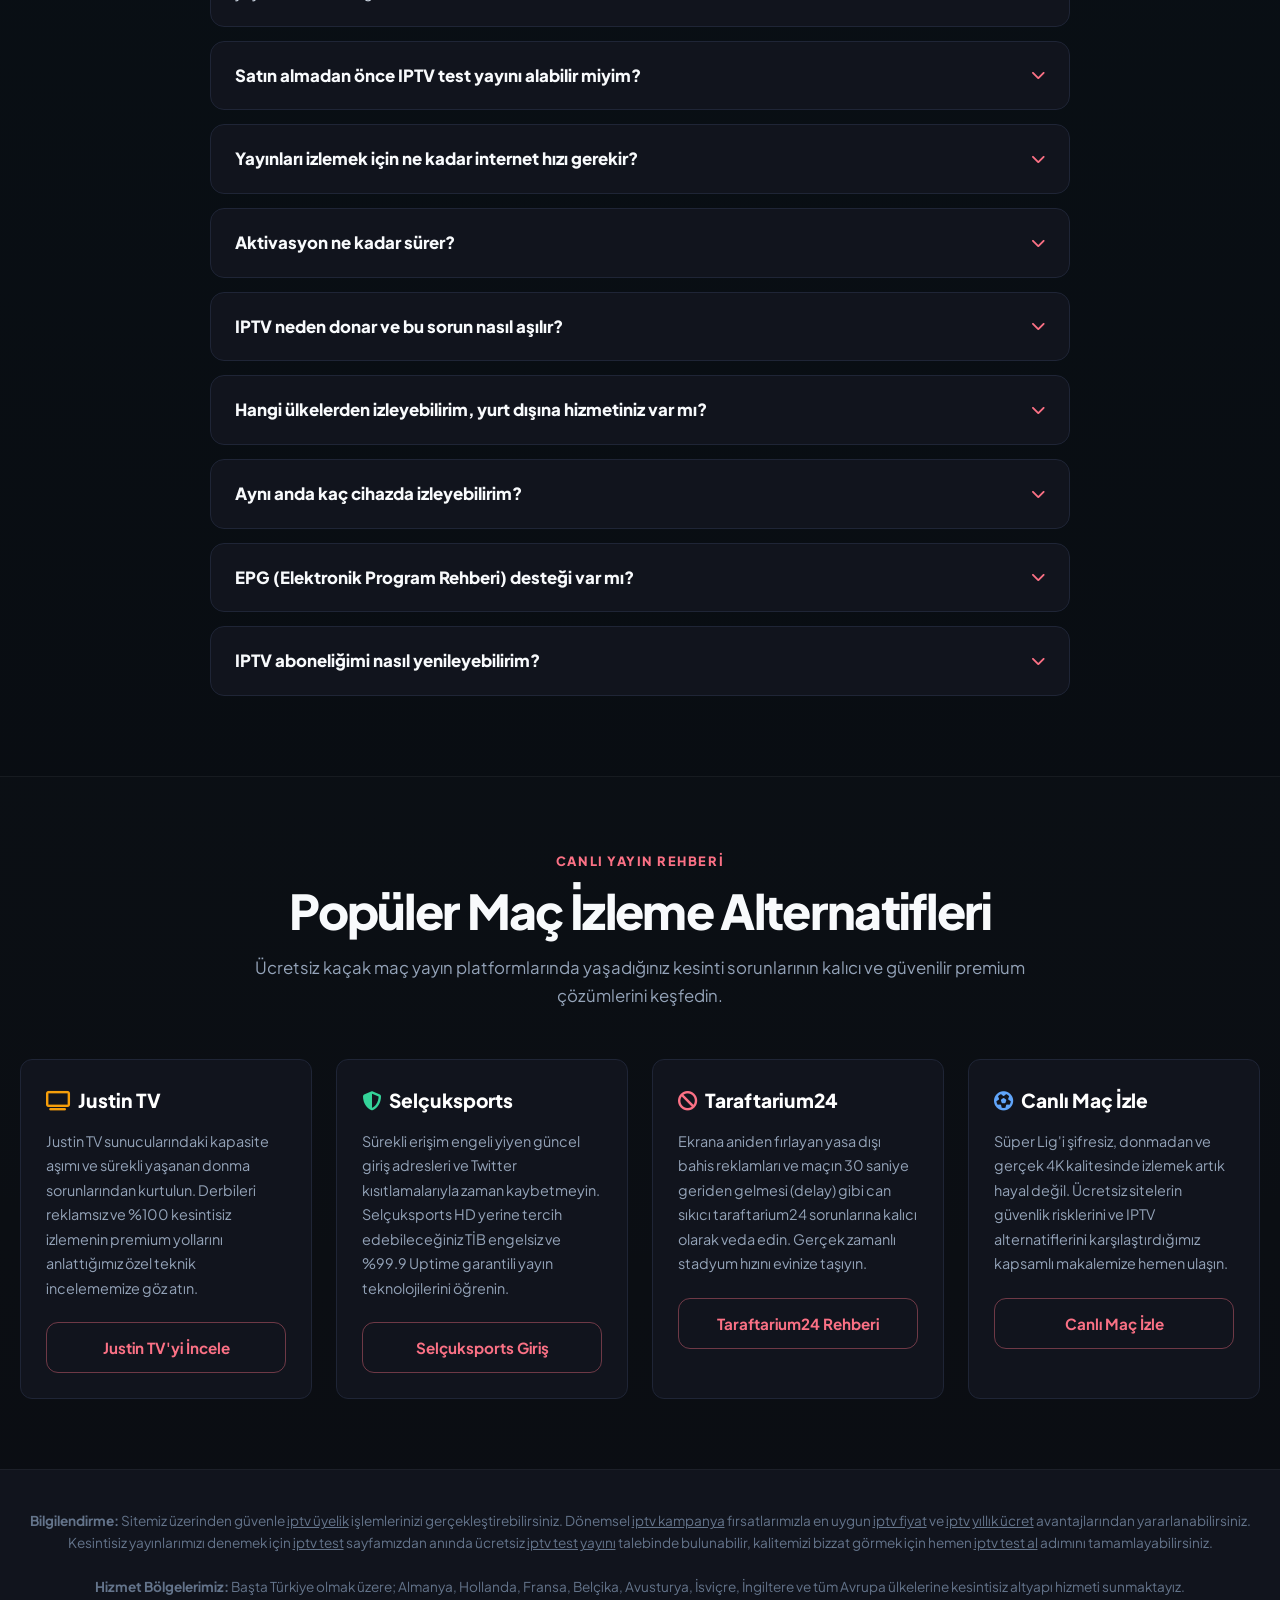
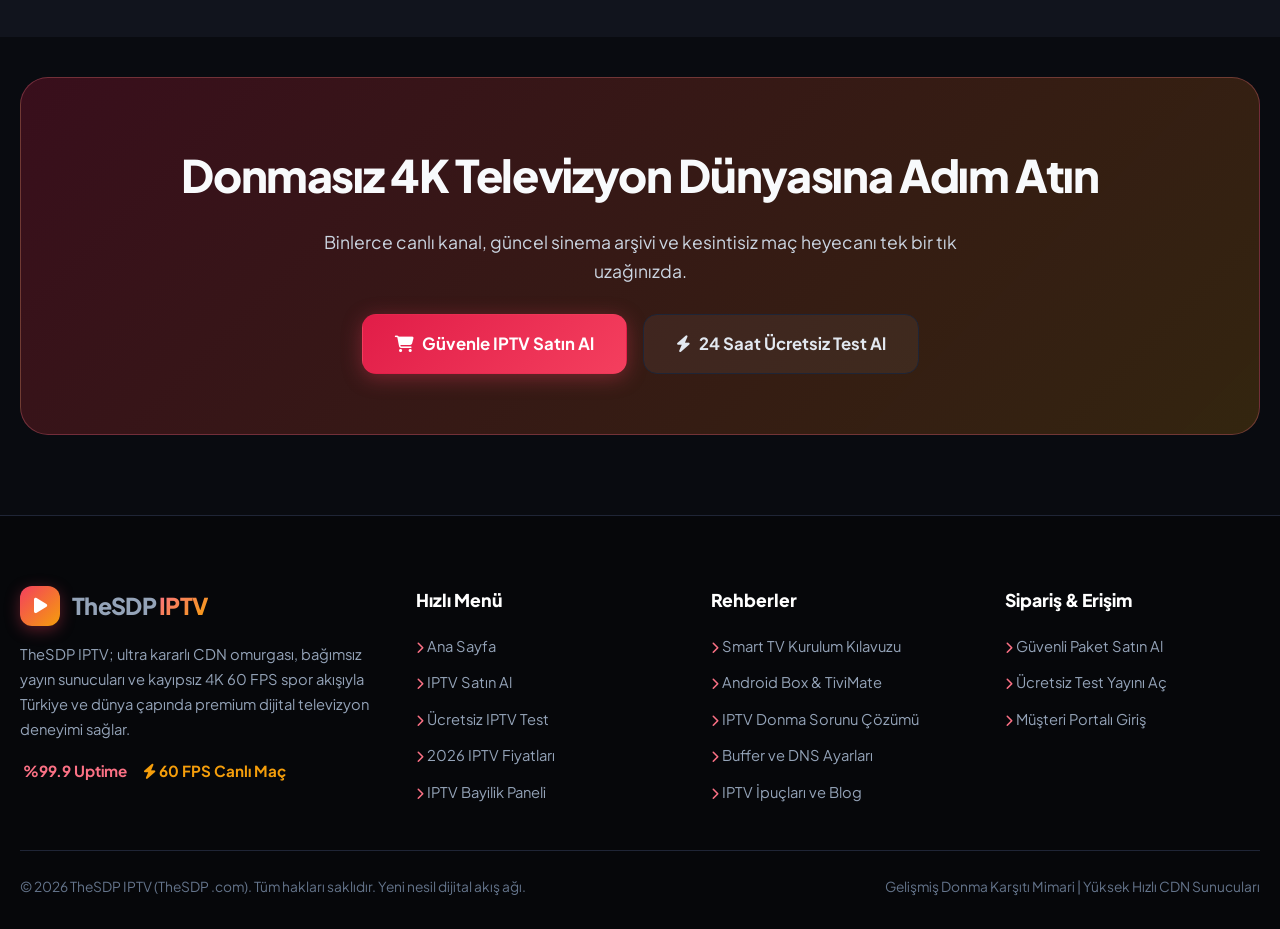
==== commit 937b7910: "Add files via upload" ====
--- a/index.html
+++ b/index.html
@@ -21,7 +21,24 @@
 <link rel="preconnect" href="https://fonts.gstatic.com" crossorigin="" />
 <link href="https://fonts.googleapis.com/css2?family=Plus+Jakarta+Sans:wght@400;500;600;700;800;900&amp;display=swap" rel="stylesheet" />
 <link rel="stylesheet" href="https://cdnjs.cloudflare.com/ajax/libs/font-awesome/6.5.2/css/all.min.css" />
-<link rel="stylesheet" href="/style.css" />
+<link rel="stylesheet" href="/style.css?v=20261026" />
+<style>
+.derby-kampanya{position:relative;z-index:1100;display:flex;flex-direction:column;align-items:center;justify-content:center;gap:4px;width:100%;box-sizing:border-box;padding:8px 12px 11px;text-align:center;text-decoration:none;color:#fff;background:linear-gradient(90deg,#9b1024 0%,#c8102e 38%,#0a2458 62%,#00205b 100%)}
+.derby-kampanya::after{content:"";position:absolute;left:0;right:0;bottom:0;height:3px;background:linear-gradient(90deg,#c8102e,#f5c518 50%,#f5c518)}
+.derby-kampanya-teklif,.derby-kampanya-ad{margin:0;max-width:100%}
+.derby-kampanya-teklif{font-size:clamp(.95rem,3.4vw,1.35rem);font-weight:900;line-height:1.2;color:#fff}
+.derby-kampanya-ad{font-size:clamp(.68rem,2.4vw,.9rem);font-weight:700;line-height:1.25;letter-spacing:0;text-transform:uppercase;color:#ffe9a8}
+.logo{white-space:nowrap;flex-shrink:0}
+@media(max-width:480px){
+.container{width:min(1240px,calc(100% - 16px))}
+.nav-wrap{min-height:58px;gap:8px}
+.logo{font-size:1rem;gap:8px}
+.logo-badge{width:32px;height:32px;font-size:.9rem}
+.header-actions{gap:6px}
+.header-actions .btn{padding:8px 10px;font-size:.78rem}
+.mobile-toggle{font-size:1.2rem;padding:4px}
+}
+</style>
 <link rel="canonical" href="https://thesdp.com/" />
 <link rel="icon" type="image/png" sizes="32x32" href="/favicon-32x32.png" />
 <link rel="icon" type="image/png" sizes="16x16" href="/favicon-16x16.png" />
@@ -251,7 +268,7 @@
 <h1 class="hero-title">
 Kesintisiz <span class="gradient-text">IPTV Satın Al</span> - 4K Ultra HD Yayın Dünyası
 </h1>
-<p class="hero-updated"><time datetime="2026-09-29">Son güncelleme: 26 Ekim 2026</time></p>
+<p class="hero-updated"><time datetime="2026-09-29">Son güncelleme: 15 Ağustos 2026</time></p>
 <p class="hero-lead">
 Canlı derbileri gecikmesiz izlemek için hemen <a href="/iptv-test" class="intext-link">24 saat iptv test al</a> adımını uygulayabilir veya en ucuz <a href="#paketler" class="intext-link">IPTV satın al</a> 12 aylık yıllık paketlerimizi değerlendirebilirsiniz.
 </p>
@@ -368,10 +385,10 @@
 <section id="guncelleme" style="padding: 40px 0 10px;">
 <div class="container">
 <div style="background: var(--surface, #11141d); border: 1px solid var(--surface-border, #1f2536); border-radius: 16px; padding: 28px 32px;">
-<span class="eyebrow">Son güncelleme: 26 Ekim 2026</span>
+<span class="eyebrow">Son güncelleme: 15 Ağustos 2026</span>
 <h2 style="font-size:1.35rem; font-weight:800; color:#fff; margin:10px 0 14px;">Bu tarihte geçerli olanlar</h2>
 <ul style="margin:0 0 0 18px; color:#cbd5e1; line-height:1.8; font-size:0.98rem;">
-<li>12 aylık VIP 2200 TL, 6 aylık paket 1700 TL, test yayını 24 saat ve 0 TL. Bu tarifeler 26 Ekim 2026 itibarıyla geçerlidir.</li>
+<li>12 aylık VIP 2200 TL, 6 aylık paket 1700 TL, test yayını 24 saat ve 0 TL. Bu tarifeler 15 Ağustos 2026 itibarıyla geçerlidir.</li>
 <li>Kurulum 3 adımdır: sipariş, ortalama 5 dakikada M3U kodu, Smart TV veya kutuya giriş.</li>
 <li>2 Ağustos düzeltmesi: mobil test sayfasında taşan düğmeler alt alta alındı. Masaüstü düzeni aynı kaldı.</li>
 </ul>
--- a/style.css
+++ b/style.css
@@ -106,6 +106,7 @@
 .logo {
   display: flex; align-items: center; gap: 12px;
   font-size: 1.45rem; font-weight: 900; letter-spacing: -0.03em;
+  white-space: nowrap; flex-shrink: 0;
 }
 .logo-badge {
   width: 40px; height: 40px; border-radius: 12px;
@@ -443,6 +444,16 @@
   .review-grid { grid-template-columns: 1fr 1fr; }
   .grid-4 { grid-template-columns: repeat(2, 1fr); }
   .footer-grid { grid-template-columns: 1fr 1fr; }
+}
+@media (max-width: 480px) {
+  .container { width: min(var(--max-w), calc(100% - 16px)); }
+  .nav-wrap { min-height: 58px; gap: 8px; }
+  .logo { font-size: 1rem; gap: 8px; }
+  .logo-badge { width: 32px; height: 32px; font-size: 0.9rem; }
+  .header-actions { gap: 6px; }
+  .header-actions .btn { padding: 8px 10px; font-size: 0.78rem; }
+  .mobile-toggle { font-size: 1.2rem; padding: 4px; }
+  .derby-kampanya-ad { letter-spacing: 0; font-size: 0.68rem; }
 }
 @media (max-width: 768px) {
   .nav-links, .header-actions .btn-secondary { display: none; }
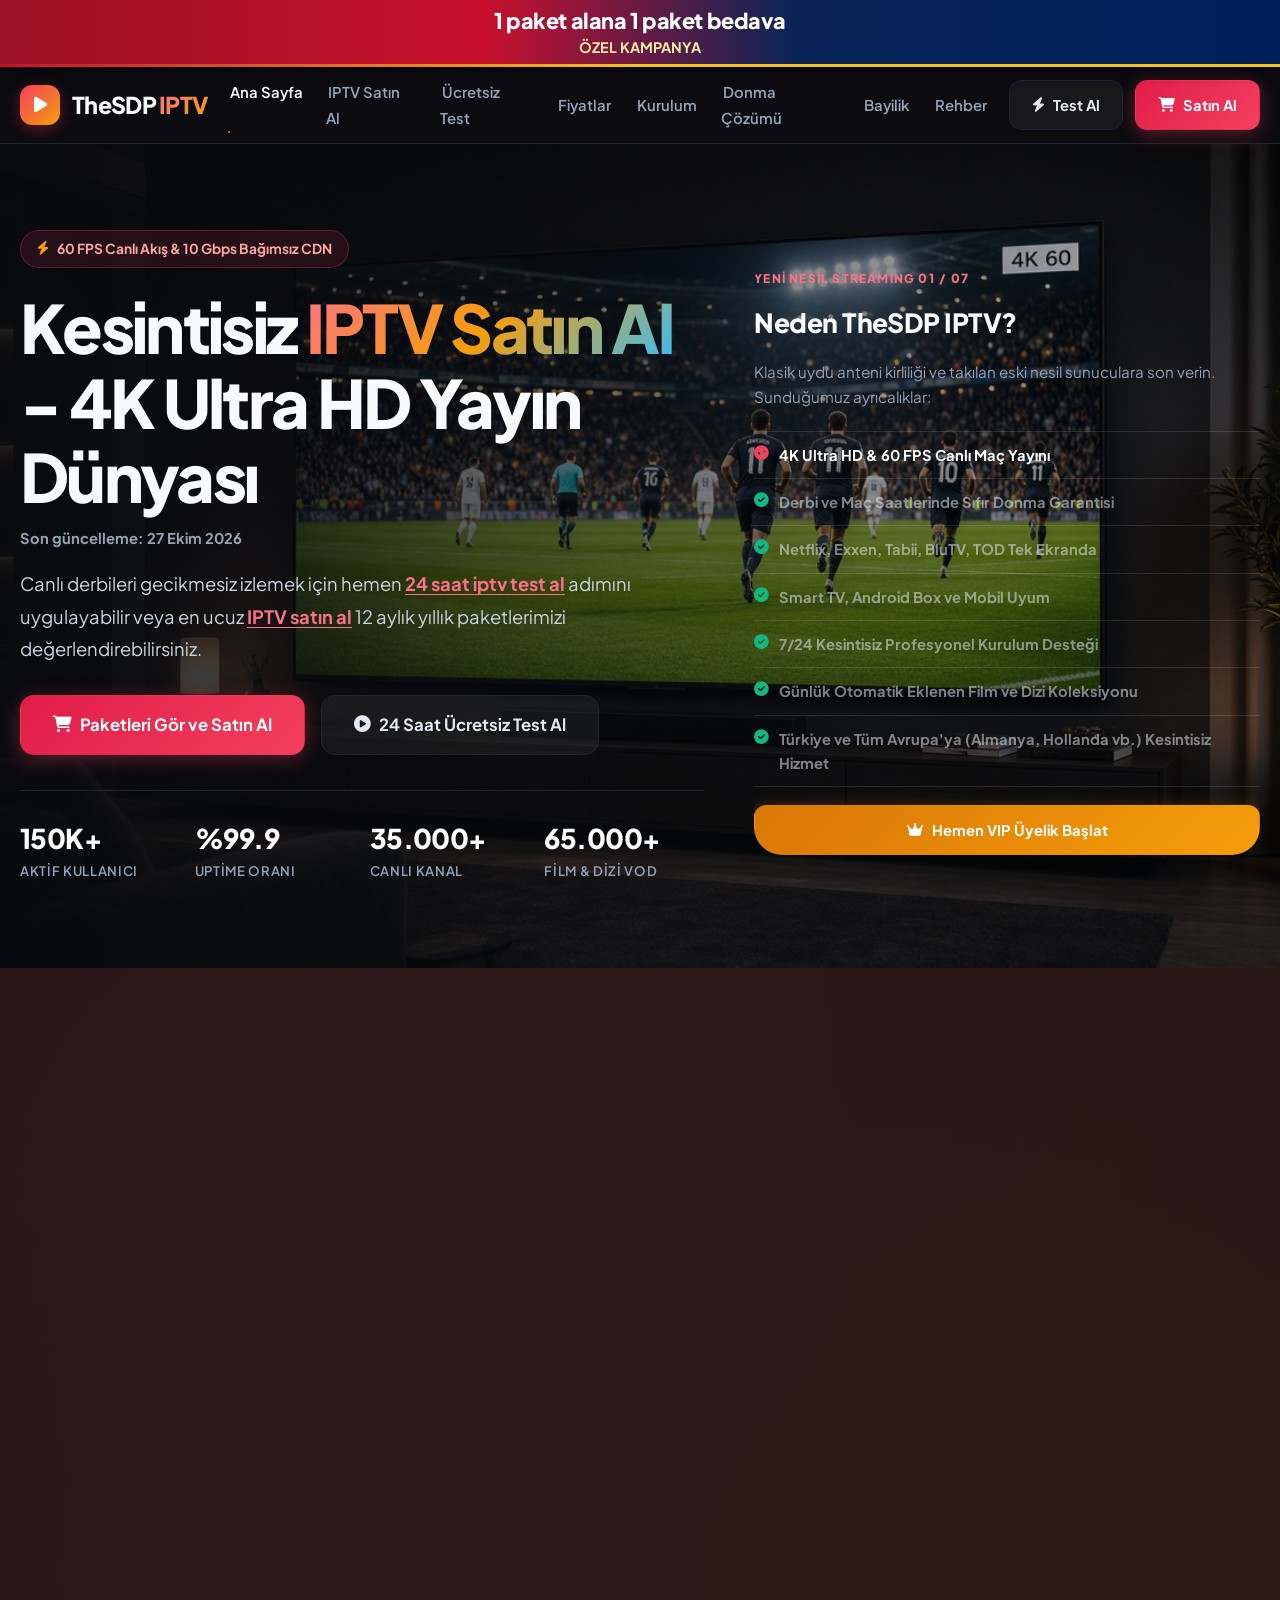
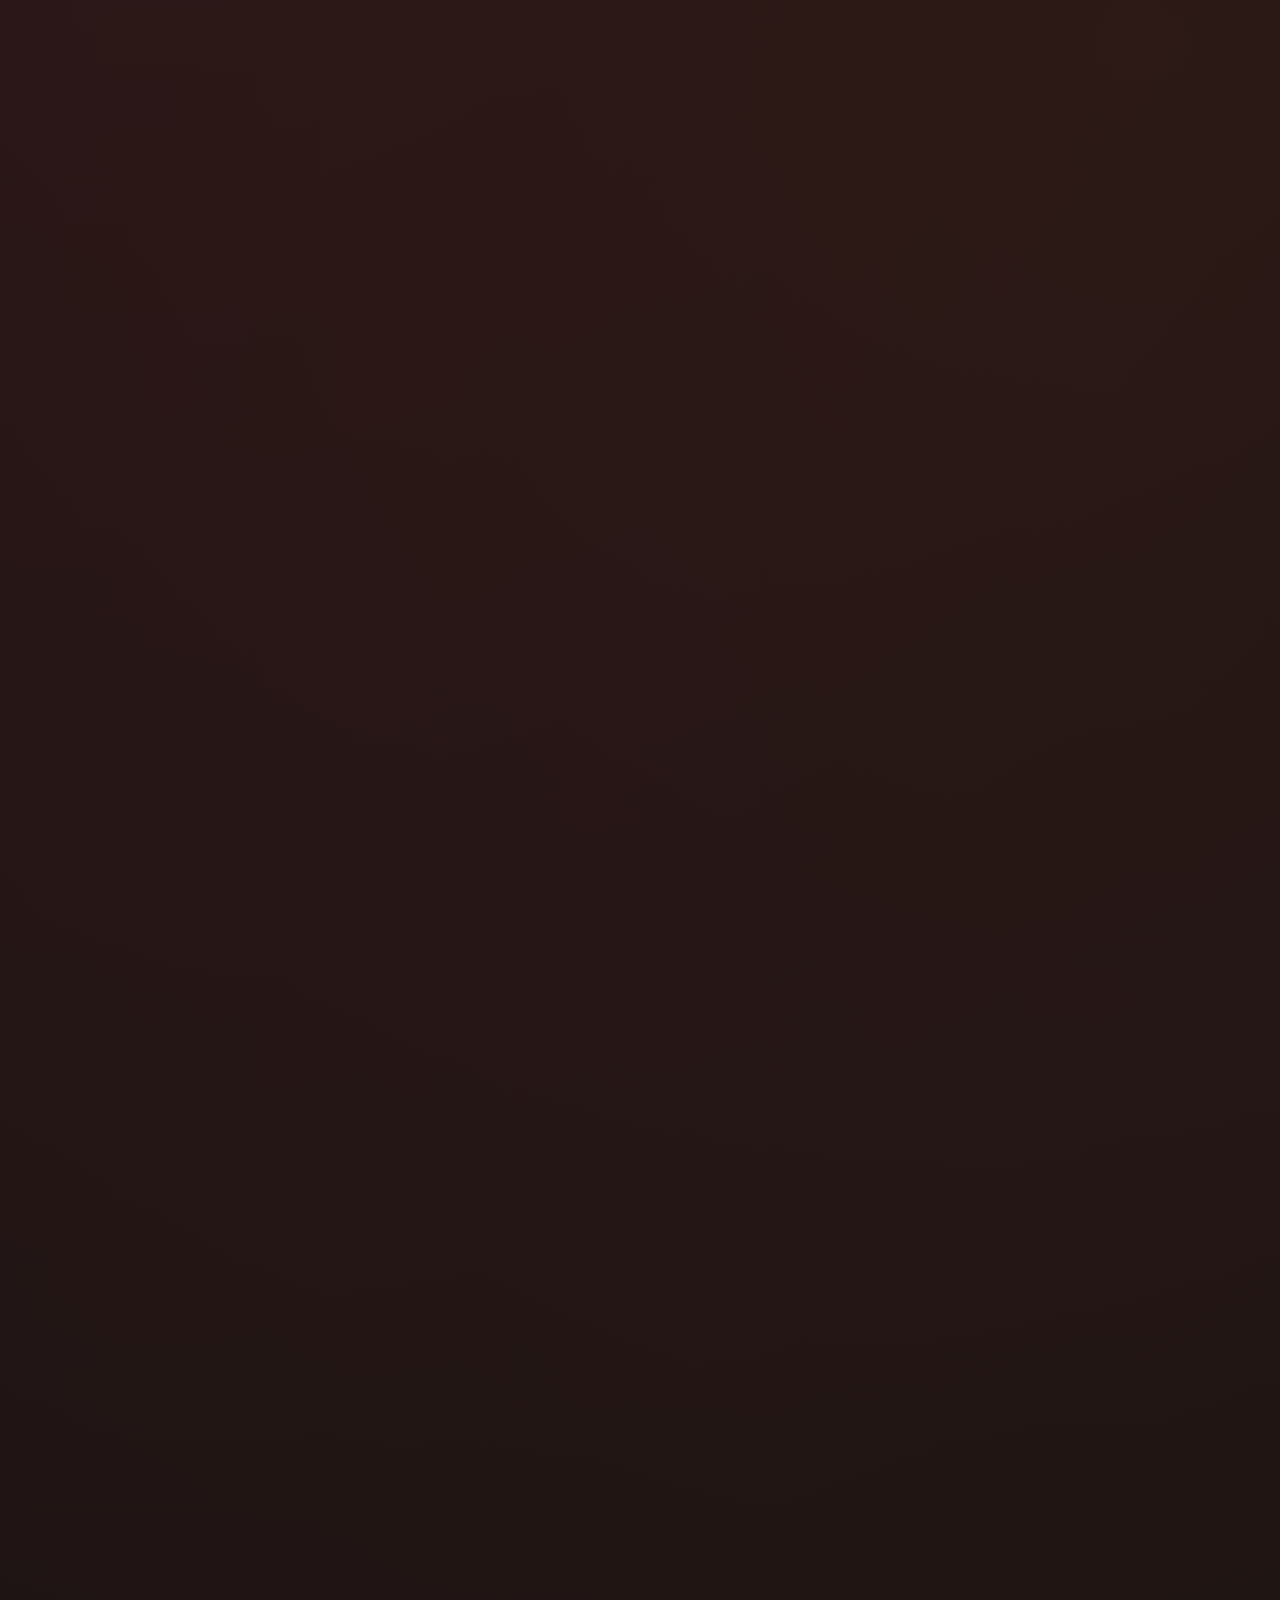
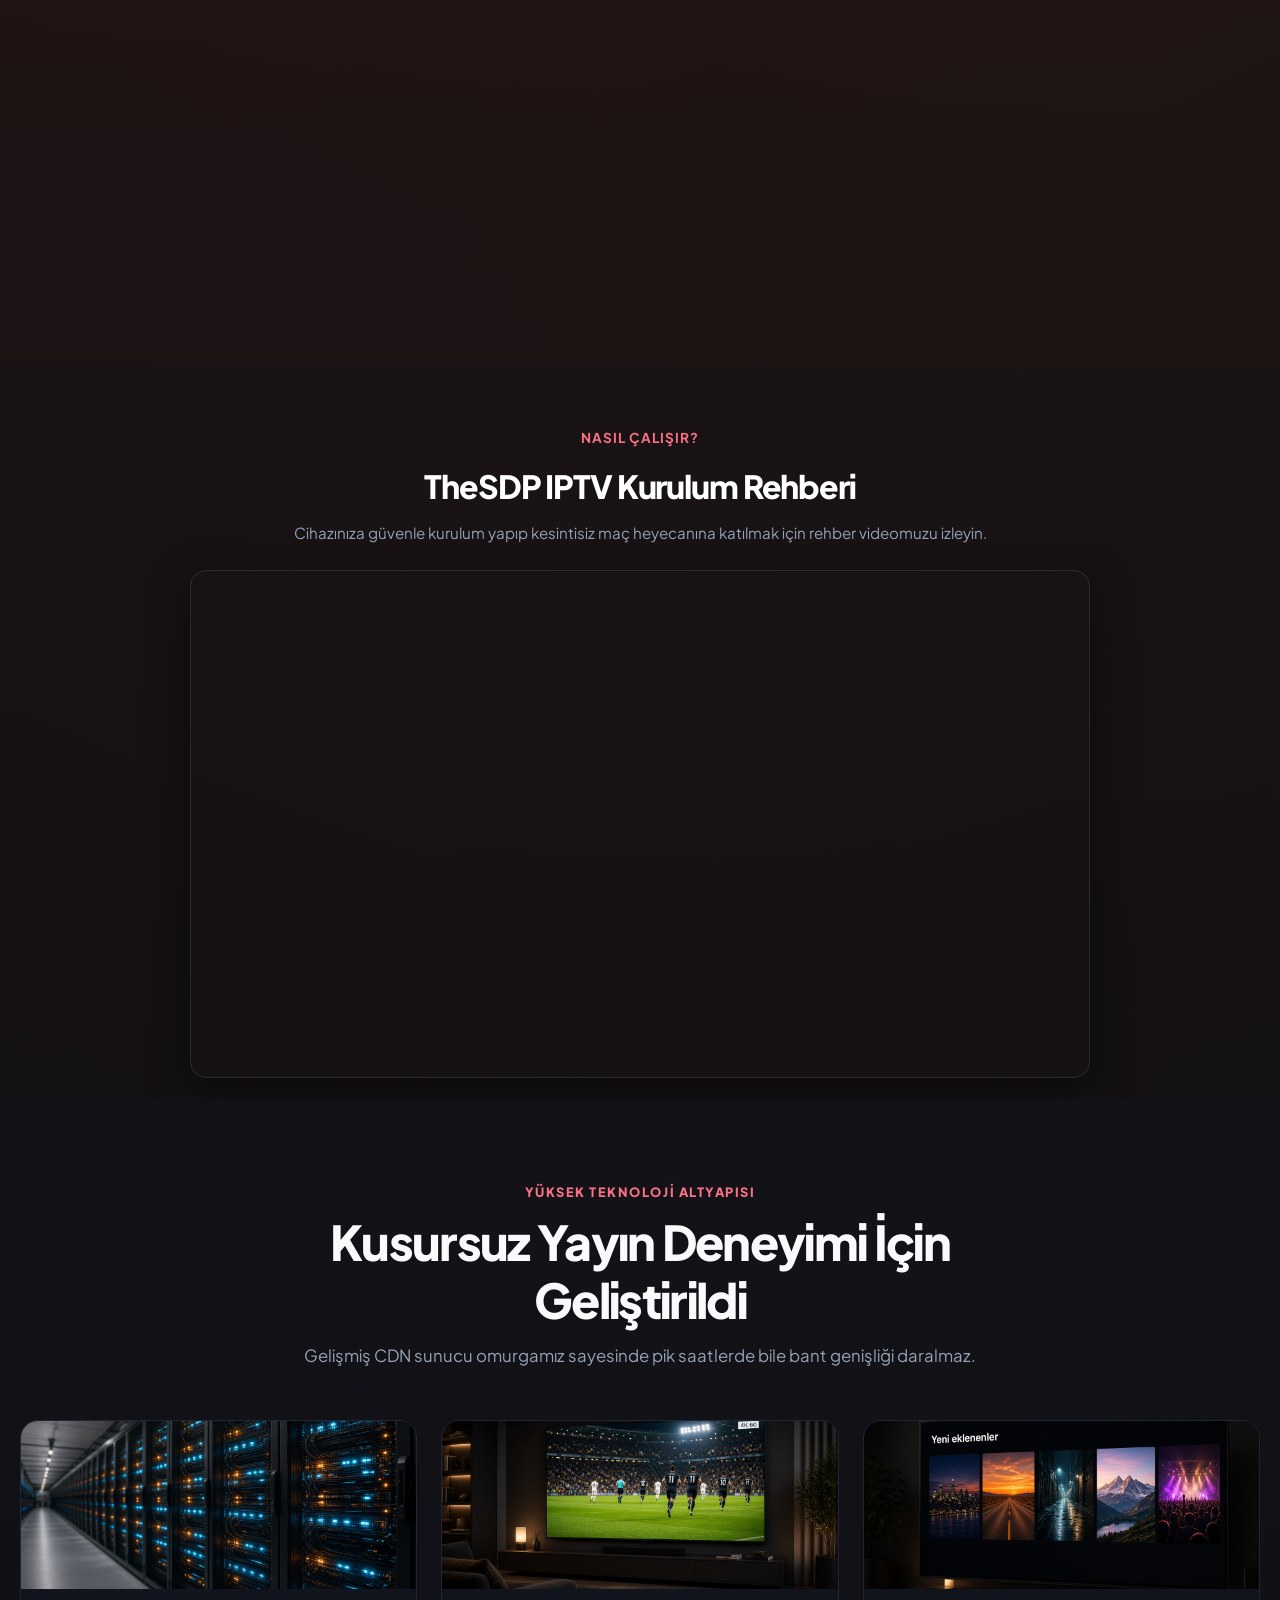
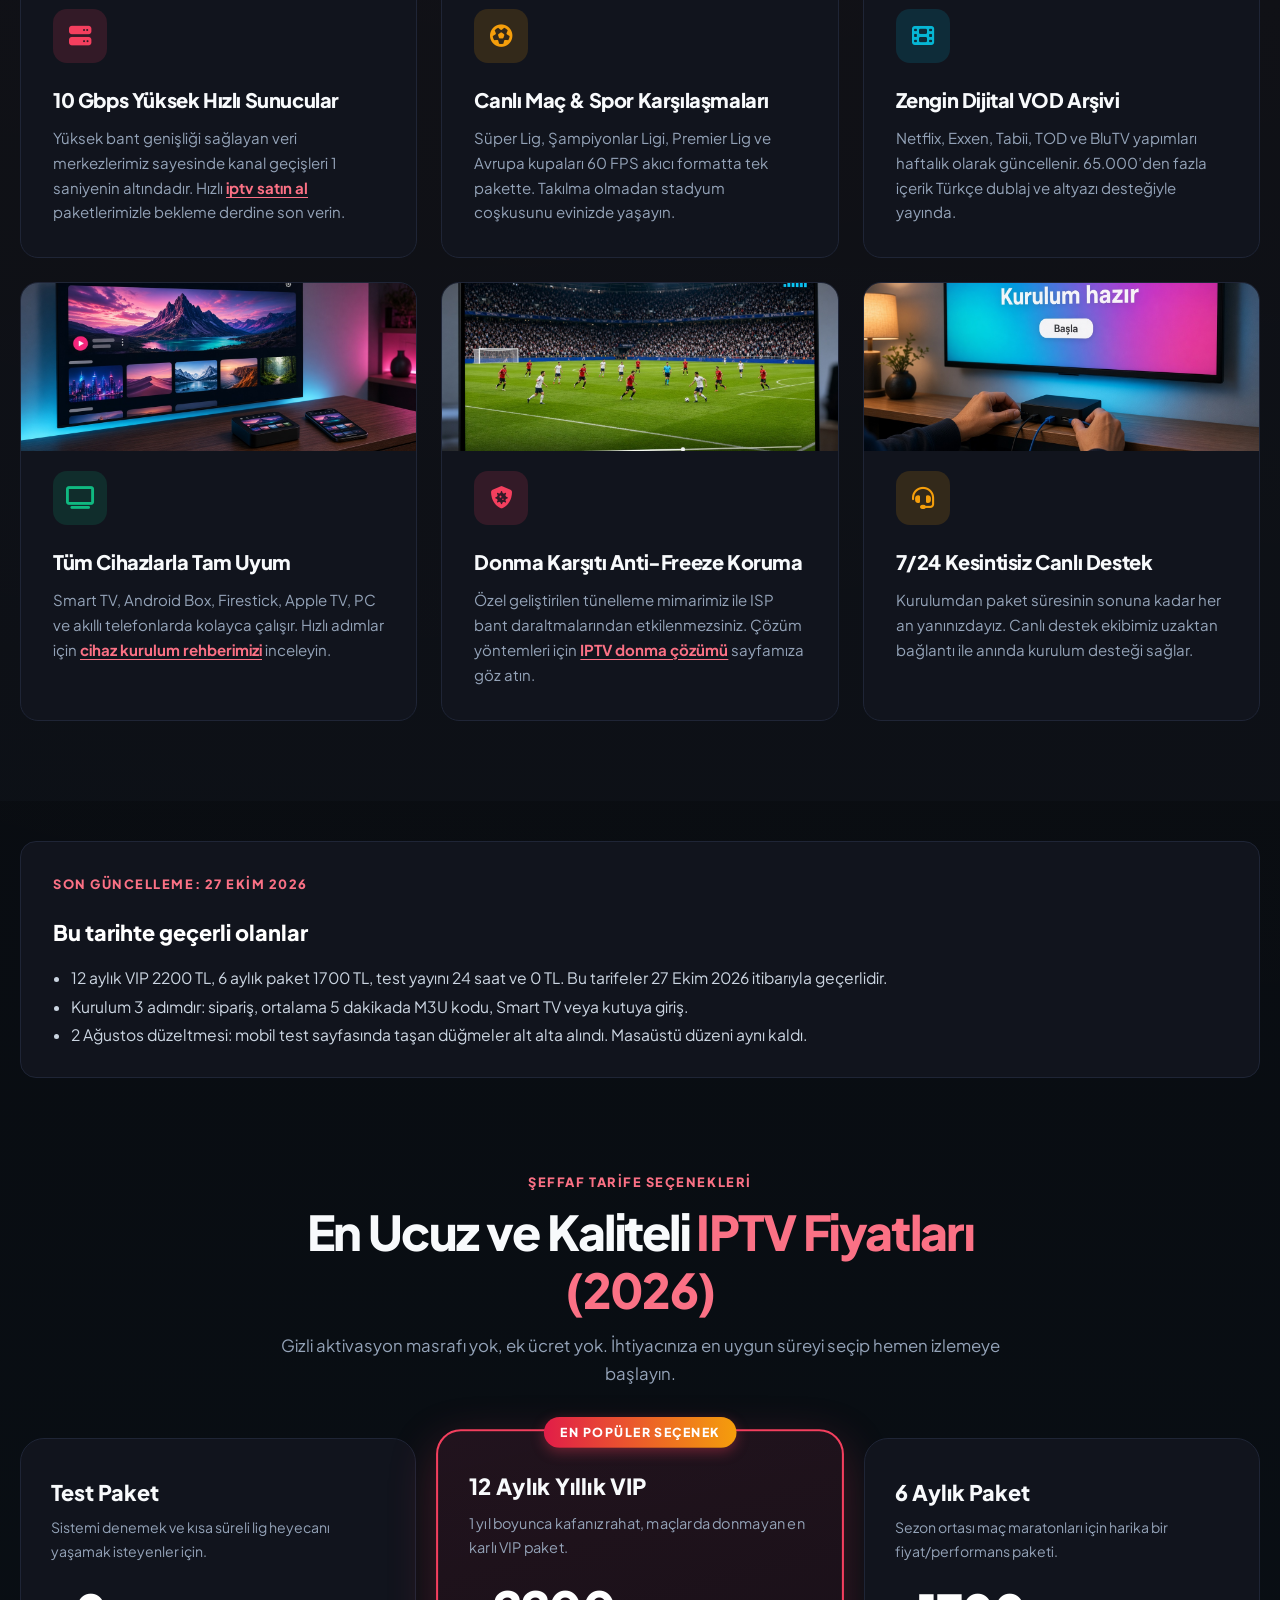
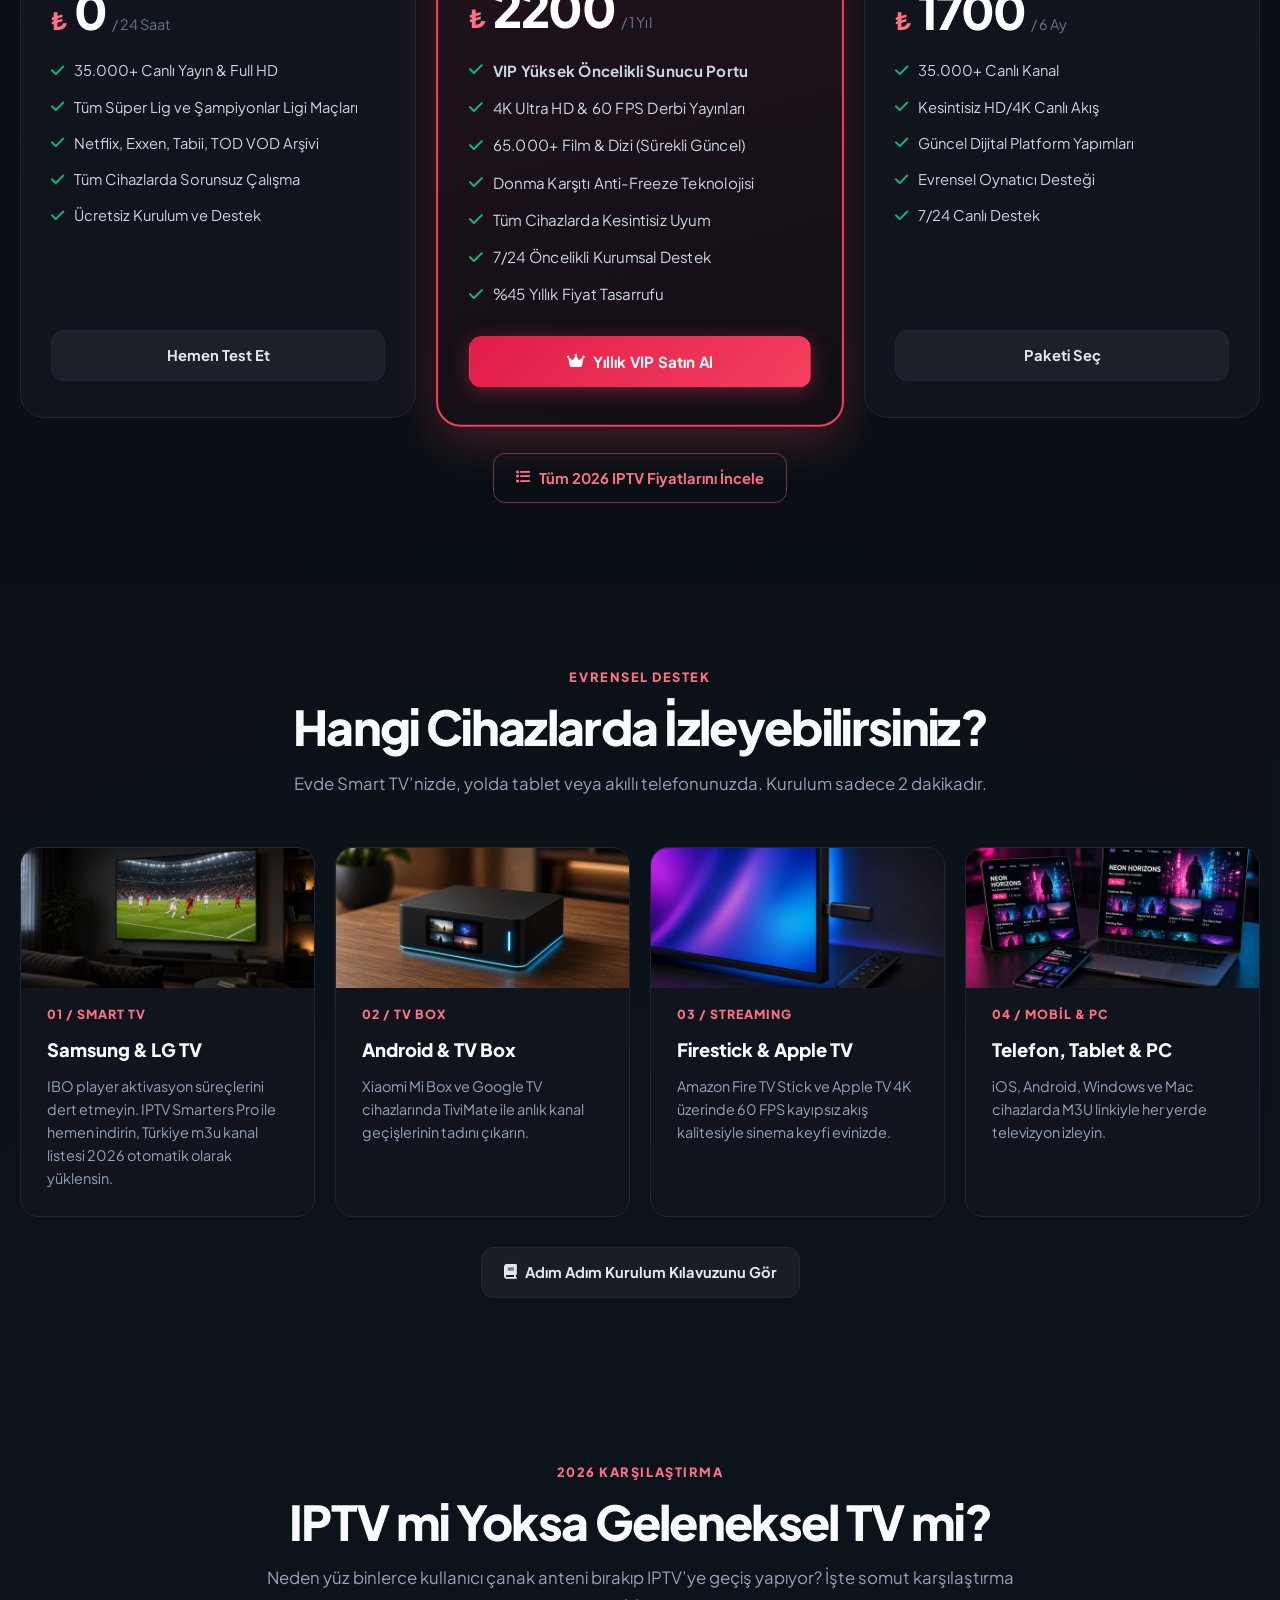
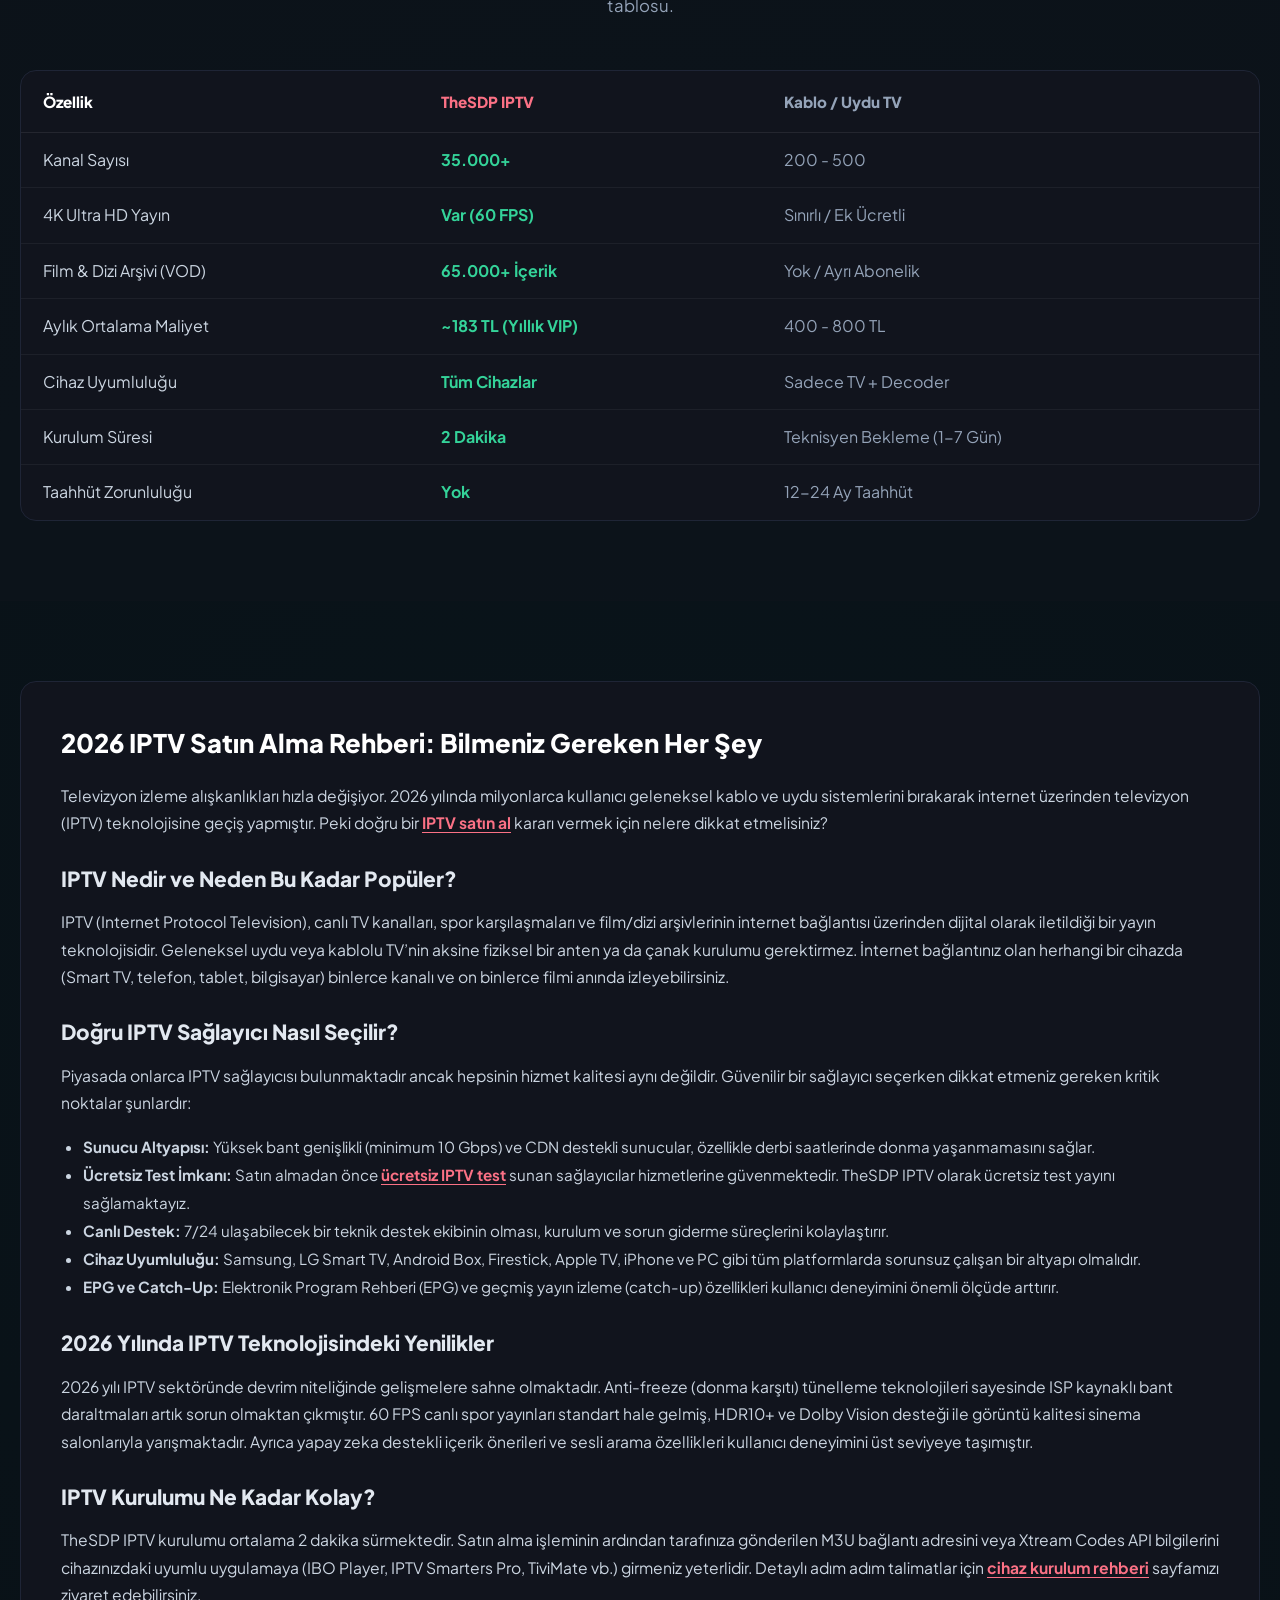
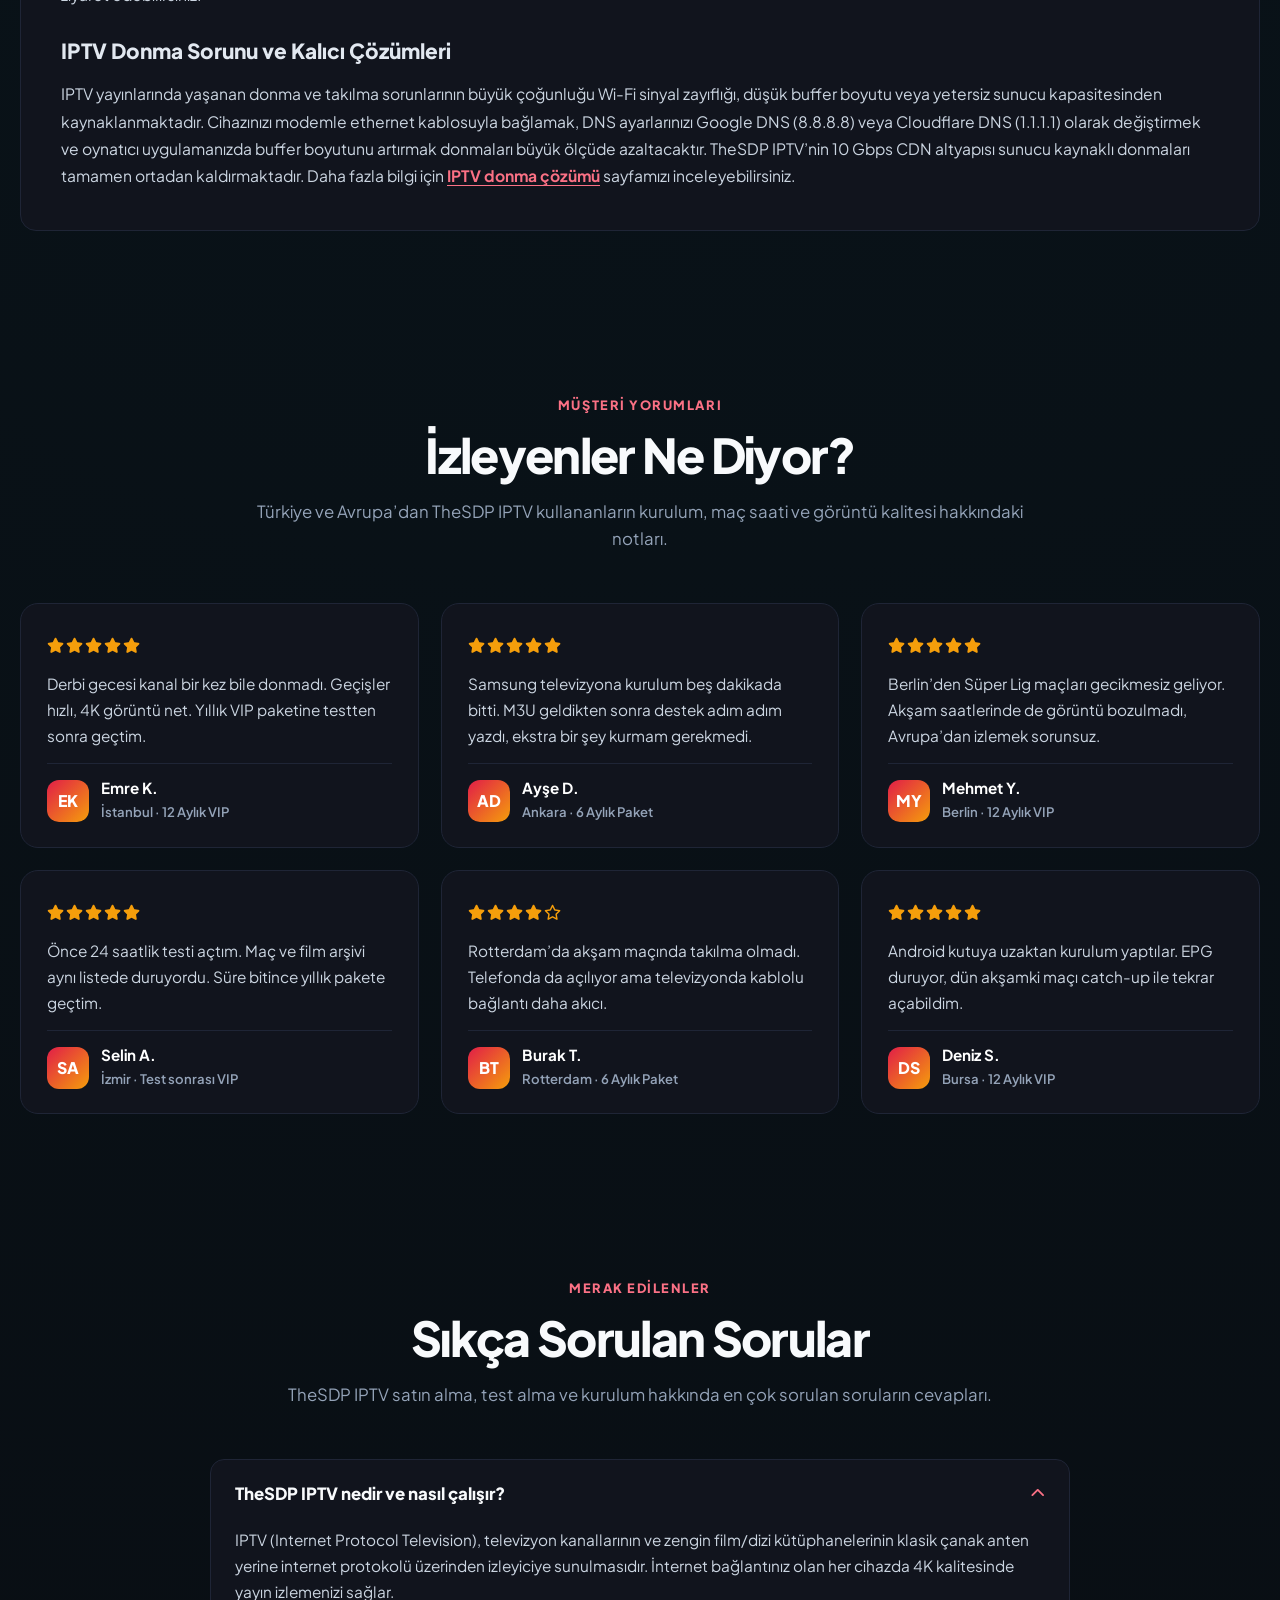
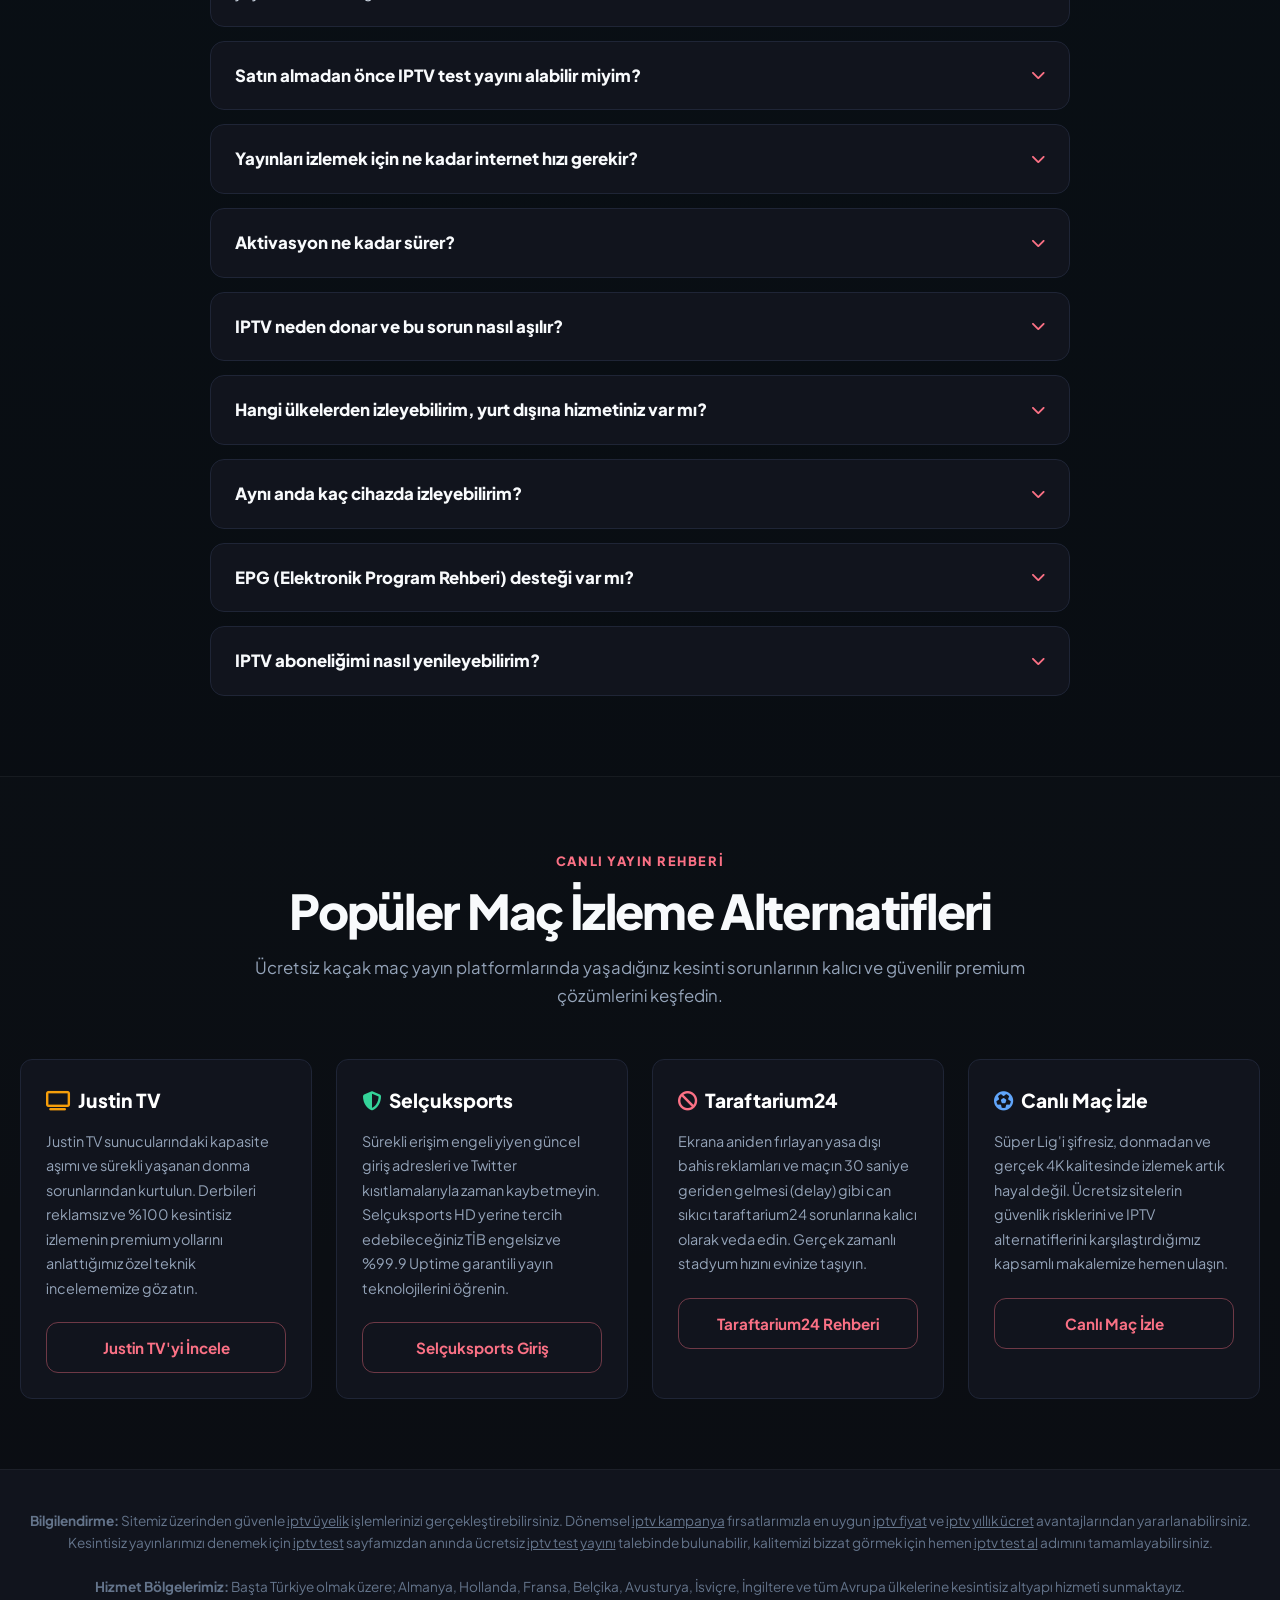
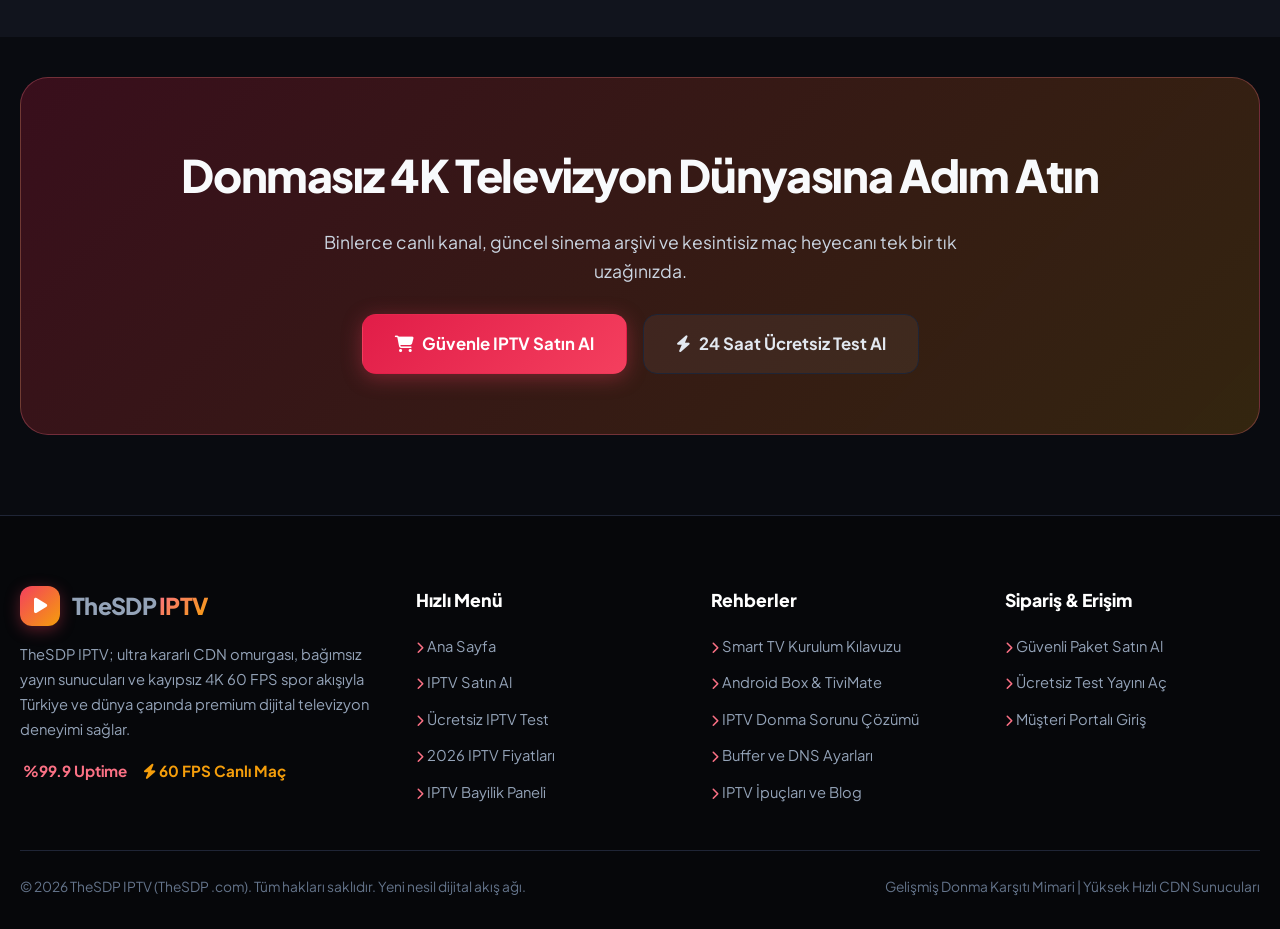
==== commit e91ea5b1: "Update index.html" ====
--- a/index.html
+++ b/index.html
@@ -198,7 +198,7 @@
 <body>
 <a class="derby-kampanya" href="/iptv-satin-al">
 <p class="derby-kampanya-teklif">1 paket alana 1 paket bedava</p>
-<p class="derby-kampanya-ad">Galatasaray Fenerbahçe Derbisine Özel Kampanya</p>
+<p class="derby-kampanya-ad">Özel Kampanya</p>
 </a>
 <header class="site-header">
 <div class="container nav-wrap">
@@ -268,7 +268,7 @@
 <h1 class="hero-title">
 Kesintisiz <span class="gradient-text">IPTV Satın Al</span> - 4K Ultra HD Yayın Dünyası
 </h1>
-<p class="hero-updated"><time datetime="2026-09-29">Son güncelleme: 15 Ağustos 2026</time></p>
+<p class="hero-updated"><time datetime="2026-09-29">Son güncelleme: 27 Ekim 2026</time></p>
 <p class="hero-lead">
 Canlı derbileri gecikmesiz izlemek için hemen <a href="/iptv-test" class="intext-link">24 saat iptv test al</a> adımını uygulayabilir veya en ucuz <a href="#paketler" class="intext-link">IPTV satın al</a> 12 aylık yıllık paketlerimizi değerlendirebilirsiniz.
 </p>
@@ -385,10 +385,10 @@
 <section id="guncelleme" style="padding: 40px 0 10px;">
 <div class="container">
 <div style="background: var(--surface, #11141d); border: 1px solid var(--surface-border, #1f2536); border-radius: 16px; padding: 28px 32px;">
-<span class="eyebrow">Son güncelleme: 15 Ağustos 2026</span>
+<span class="eyebrow">Son güncelleme: 27 Ekim 2026</span>
 <h2 style="font-size:1.35rem; font-weight:800; color:#fff; margin:10px 0 14px;">Bu tarihte geçerli olanlar</h2>
 <ul style="margin:0 0 0 18px; color:#cbd5e1; line-height:1.8; font-size:0.98rem;">
-<li>12 aylık VIP 2200 TL, 6 aylık paket 1700 TL, test yayını 24 saat ve 0 TL. Bu tarifeler 15 Ağustos 2026 itibarıyla geçerlidir.</li>
+<li>12 aylık VIP 2200 TL, 6 aylık paket 1700 TL, test yayını 24 saat ve 0 TL. Bu tarifeler 27 Ekim 2026 itibarıyla geçerlidir.</li>
 <li>Kurulum 3 adımdır: sipariş, ortalama 5 dakikada M3U kodu, Smart TV veya kutuya giriş.</li>
 <li>2 Ağustos düzeltmesi: mobil test sayfasında taşan düğmeler alt alta alındı. Masaüstü düzeni aynı kaldı.</li>
 </ul>
